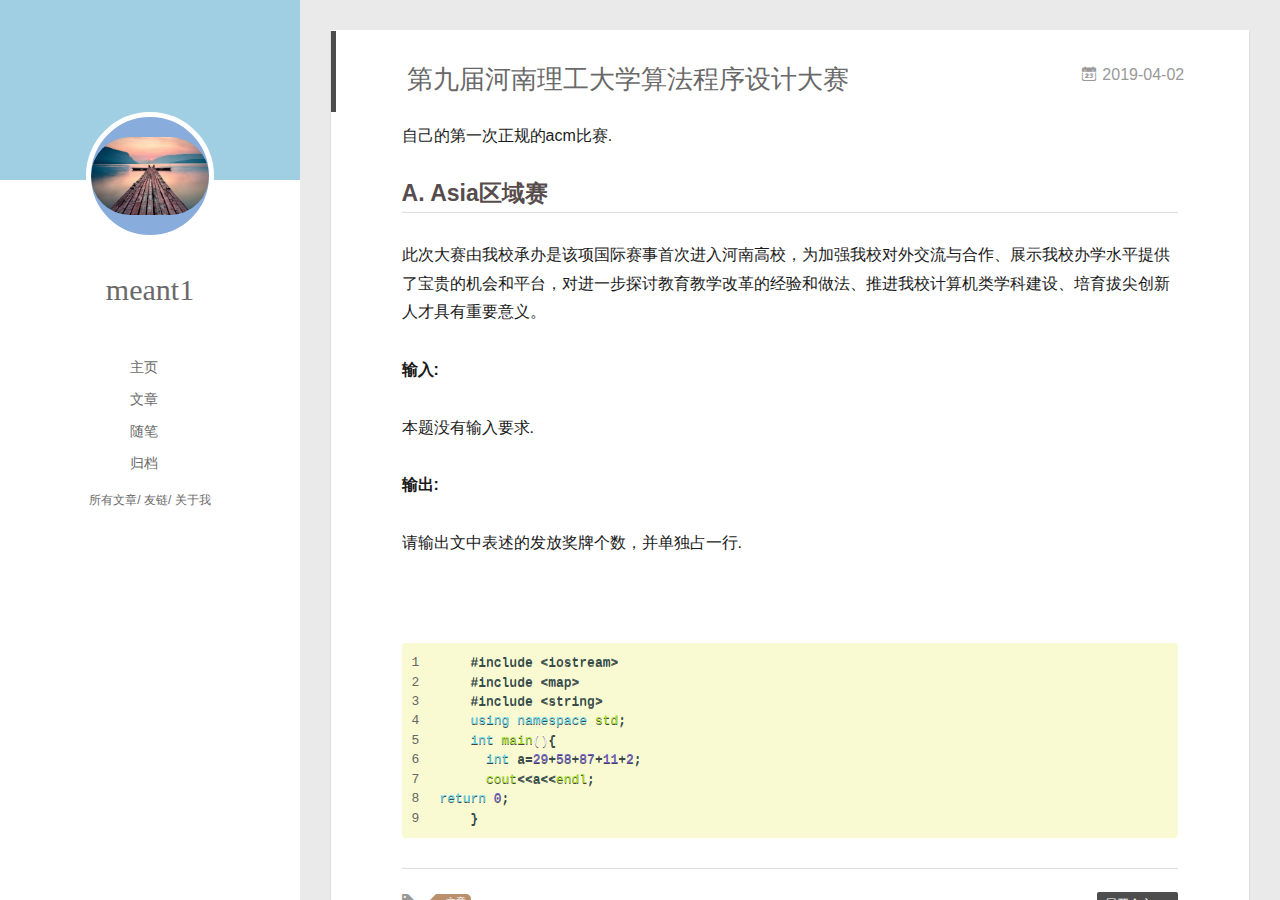
==== index.html @ b39638d0 "Site updated: 2019-04-03 16:08:26" ====
<!DOCTYPE html>
<html>
<head><meta name="generator" content="Hexo 3.8.0">
  <meta charset="utf-8">
  
  <meta name="renderer" content="webkit">
  <meta http-equiv="X-UA-Compatible" content="IE=edge">
  <link rel="dns-prefetch" href="http://yoursite.com">
  <title>meant to be</title>
  <meta name="viewport" content="width=device-width, initial-scale=1, maximum-scale=1">
  <meta property="og:type" content="website">
<meta property="og:title" content="meant to be">
<meta property="og:url" content="http://yoursite.com/index.html">
<meta property="og:site_name" content="meant to be">
<meta property="og:locale" content="default">
<meta name="twitter:card" content="summary">
<meta name="twitter:title" content="meant to be">
  
    <link rel="alternative" href="/atom.xml" title="meant to be" type="application/atom+xml">
  
  
    <link rel="icon" href="/img/yyy.jpg">
  
  <link rel="stylesheet" type="text/css" href="/./main.0cf68a.css">
  <style type="text/css">
  
    #container.show {
      background: linear-gradient(200deg,#a0cfe4,#e8c37e);
    }
  </style>
  

  

</head>
</html>
<body>
  <div id="container" q-class="show:isCtnShow">
    <canvas id="anm-canvas" class="anm-canvas"></canvas>
    <div class="left-col" q-class="show:isShow">
      
<div class="overlay" style="background: #a0cfe4"></div>
<div class="intrude-less">
	<header id="header" class="inner">
		<a href="/" class="profilepic">
			<img src="/assets/img/head.jpg" class="js-avatar">
		</a>
		<hgroup>
		  <h1 class="header-author"><a href="/">meant1</a></h1>
		</hgroup>
		

		<nav class="header-menu">
			<ul>
			
				<li><a href="/">主页</a></li>
	        
				<li><a href="/tags/文章">文章</a></li>
	        
				<li><a href="/tags/随笔">随笔</a></li>
	        
				<li><a href="/archives/index.html">归档</a></li>
	        
			</ul>
		</nav>
		<nav class="header-smart-menu">
    		
    			
    			<a q-on="click: openSlider(e, 'innerArchive')" href="javascript:void(0)">所有文章</a>
    			
            
    			
    			<a q-on="click: openSlider(e, 'friends')" href="javascript:void(0)">友链</a>
    			
            
    			
    			<a q-on="click: openSlider(e, 'aboutme')" href="javascript:void(0)">关于我</a>
    			
            
		</nav>
		<nav class="header-nav">
			<div class="social">
				
			</div>
		</nav>
	</header>		
</div>

    </div>
    <div class="mid-col" q-class="show:isShow,hide:isShow|isFalse">
      
<nav id="mobile-nav">
  	<div class="overlay js-overlay" style="background: #a0cfe4"></div>
	<div class="btnctn js-mobile-btnctn">
  		<div class="slider-trigger list" q-on="click: openSlider(e)"><i class="icon icon-sort"></i></div>
	</div>
	<div class="intrude-less">
		<header id="header" class="inner">
			<div class="profilepic">
				<img src="/assets/img/head.jpg" class="js-avatar">
			</div>
			<hgroup>
			  <h1 class="header-author js-header-author">meant1</h1>
			</hgroup>
			
			
			
				
			
				
			
				
			
				
			
			
			
			<nav class="header-nav">
				<div class="social">
					
				</div>
			</nav>

			<nav class="header-menu js-header-menu">
				<ul style="width: 70%">
				
				
					<li style="width: 25%"><a href="/">主页</a></li>
		        
					<li style="width: 25%"><a href="/tags/文章">文章</a></li>
		        
					<li style="width: 25%"><a href="/tags/随笔">随笔</a></li>
		        
					<li style="width: 25%"><a href="/archives/index.html">归档</a></li>
		        
				</ul>
			</nav>
		</header>				
	</div>
	<div class="mobile-mask" style="display:none" q-show="isShow"></div>
</nav>

      <div id="wrapper" class="body-wrap">
        <div class="menu-l">
          <div class="canvas-wrap">
            <canvas data-colors="#eaeaea" data-sectionHeight="100" data-contentId="js-content" id="myCanvas1" class="anm-canvas"></canvas>
          </div>
          <div id="js-content" class="content-ll">
            
  
    <article id="post-第九届河南理工大学算法程序设计大赛" class="article article-type-post  article-index" itemscope itemprop="blogPost">
  <div class="article-inner">
    
      <header class="article-header">
        
  
    <h1 itemprop="name">
      <a class="article-title" href="/2019/04/02/第九届河南理工大学算法程序设计大赛/">第九届河南理工大学算法程序设计大赛</a>
    </h1>
  

        
        
<a href="/2019/04/02/第九届河南理工大学算法程序设计大赛/" class="archive-article-date">
  	<time datetime="2019-04-02T07:55:33.000Z" itemprop="datePublished"><i class="icon-calendar icon"></i>2019-04-02</time>
</a>

        
      </header>
    
    <div class="article-entry" itemprop="articleBody">
      
        <p>自己的第一次正规的acm比赛.</p>
<h2 id="A-Asia区域赛"><a href="#A-Asia区域赛" class="headerlink" title="A. Asia区域赛"></a>A. Asia区域赛<br></h2><p>此次大赛由我校承办是该项国际赛事首次进入河南高校，为加强我校对外交流与合作、展示我校办学水平提供了宝贵的机会和平台，对进一步探讨教育教学改革的经验和做法、推进我校计算机类学科建设、培育拔尖创新人才具有重要意义。<br><br><strong>输入:</strong><br><br>本题没有输入要求.<br><br><strong>输出:</strong><br><br>请输出文中表述的发放奖牌个数，并单独占一行.<br><br><br><figure class="highlight c++"><table><tr><td class="gutter"><pre><span class="line">1</span><br><span class="line">2</span><br><span class="line">3</span><br><span class="line">4</span><br><span class="line">5</span><br><span class="line">6</span><br><span class="line">7</span><br><span class="line">8</span><br><span class="line">9</span><br></pre></td><td class="code"><pre><span class="line">    <span class="meta">#<span class="meta-keyword">include</span> <span class="meta-string">&lt;iostream&gt;</span></span></span><br><span class="line">    <span class="meta">#<span class="meta-keyword">include</span> <span class="meta-string">&lt;map&gt;</span></span></span><br><span class="line">    <span class="meta">#<span class="meta-keyword">include</span> <span class="meta-string">&lt;string&gt;</span></span></span><br><span class="line">    <span class="keyword">using</span> <span class="keyword">namespace</span> <span class="built_in">std</span>;</span><br><span class="line">    <span class="function"><span class="keyword">int</span> <span class="title">main</span><span class="params">()</span></span>&#123;</span><br><span class="line">      <span class="keyword">int</span> a=<span class="number">29</span>+<span class="number">58</span>+<span class="number">87</span>+<span class="number">11</span>+<span class="number">2</span>;</span><br><span class="line">      <span class="built_in">cout</span>&lt;&lt;a&lt;&lt;<span class="built_in">endl</span>;</span><br><span class="line"><span class="keyword">return</span> <span class="number">0</span>;</span><br><span class="line">    &#125;</span><br></pre></td></tr></table></figure></p>
        
      


      
    </div>
    <div class="article-info article-info-index">
      
      
	<div class="article-tag tagcloud">
		<i class="icon-price-tags icon"></i>
		<ul class="article-tag-list">
			 
        		<li class="article-tag-list-item">
        			<a href="javascript:void(0)" class="js-tag article-tag-list-link color3">文章</a>
        		</li>
      		
		</ul>
	</div>

      

      
        <p class="article-more-link">
          <a class="article-more-a" href="/2019/04/02/第九届河南理工大学算法程序设计大赛/">展开全文 >></a>
        </p>
      

      
      <div class="clearfix"></div>
    </div>
  </div>
</article>

<aside class="wrap-side-operation">
    <div class="mod-side-operation">
        
        <div class="jump-container" id="js-jump-container" style="display:none;">
            <a href="javascript:void(0)" class="mod-side-operation__jump-to-top">
                <i class="icon-font icon-back"></i>
            </a>
            <div id="js-jump-plan-container" class="jump-plan-container" style="top: -11px;">
                <i class="icon-font icon-plane jump-plane"></i>
            </div>
        </div>
        
        
    </div>
</aside>




  
    <article id="post-first-blog" class="article article-type-post  article-index" itemscope itemprop="blogPost">
  <div class="article-inner">
    
      <header class="article-header">
        
  
    <h1 itemprop="name">
      <a class="article-title" href="/2019/04/02/first-blog/">first blog</a>
    </h1>
  

        
        
<a href="/2019/04/02/first-blog/" class="archive-article-date">
  	<time datetime="2019-04-02T07:48:13.000Z" itemprop="datePublished"><i class="icon-calendar icon"></i>2019-04-02</time>
</a>

        
      </header>
    
    <div class="article-entry" itemprop="articleBody">
      
        <p>终于弄好了自己的个人博客<br></p>

      


      
    </div>
    <div class="article-info article-info-index">
      
      
	<div class="article-tag tagcloud">
		<i class="icon-price-tags icon"></i>
		<ul class="article-tag-list">
			 
        		<li class="article-tag-list-item">
        			<a href="javascript:void(0)" class="js-tag article-tag-list-link color3">随笔</a>
        		</li>
      		
		</ul>
	</div>

      

      
        <p class="article-more-link">
          <a class="article-more-a" href="/2019/04/02/first-blog/">展开全文 >></a>
        </p>
      

      
      <div class="clearfix"></div>
    </div>
  </div>
</article>

<aside class="wrap-side-operation">
    <div class="mod-side-operation">
        
        <div class="jump-container" id="js-jump-container" style="display:none;">
            <a href="javascript:void(0)" class="mod-side-operation__jump-to-top">
                <i class="icon-font icon-back"></i>
            </a>
            <div id="js-jump-plan-container" class="jump-plan-container" style="top: -11px;">
                <i class="icon-font icon-plane jump-plane"></i>
            </div>
        </div>
        
        
    </div>
</aside>




  
    <article id="post-你好，hexo" class="article article-type-post  article-index" itemscope itemprop="blogPost">
  <div class="article-inner">
    
      <header class="article-header">
        
  
    <h1 itemprop="name">
      <a class="article-title" href="/2019/04/01/你好，hexo/">你好，hexo</a>
    </h1>
  

        
        
<a href="/2019/04/01/你好，hexo/" class="archive-article-date">
  	<time datetime="2019-04-01T14:25:17.000Z" itemprop="datePublished"><i class="icon-calendar icon"></i>2019-04-01</time>
</a>

        
      </header>
    
    <div class="article-entry" itemprop="articleBody">
      
        <a id="more"></a>
<p><br><br>ma文件的基础使用方法<br><strong>粗体效果</strong></p>
<p>*斜体效果</p>
<blockquote>
<p>引用？*</p>
</blockquote>
<p>cd /D/Workspaces/hexo/</p>
<pre><code>#include &lt;iostream&gt;
</code></pre><h1 id="标题一"><a href="#标题一" class="headerlink" title="标题一"></a>标题一</h1><h2 id="标题二"><a href="#标题二" class="headerlink" title="标题二"></a>标题二</h2><h3 id="标题三"><a href="#标题三" class="headerlink" title="标题三"></a>标题三</h3><h4 id="标题四"><a href="#标题四" class="headerlink" title="标题四"></a>标题四</h4><p><a href="http://meanttobe.github.io" title="我的博客" target="_blank" rel="noopener">http://meanttobe.github.io</a></p>
<hr>
<p>水平标尺<br><br>时间戳2019/4/3 12:51:06 </p>
<pre><code class="c"><span class="meta">#<span class="meta-keyword">include</span> <span class="meta-string">&lt;iostream&gt;</span></span>
<span class="meta">#<span class="meta-keyword">include</span> <span class="meta-string">&lt;algorithm&gt;</span></span>
</code></pre>

      


      
    </div>
    <div class="article-info article-info-index">
      
      
	<div class="article-tag tagcloud">
		<i class="icon-price-tags icon"></i>
		<ul class="article-tag-list">
			 
        		<li class="article-tag-list-item">
        			<a href="javascript:void(0)" class="js-tag article-tag-list-link color3">随笔</a>
        		</li>
      		
		</ul>
	</div>

      

      
        <p class="article-more-link">
          <a class="article-more-a" href="/2019/04/01/你好，hexo/">展开全文 >></a>
        </p>
      

      
      <div class="clearfix"></div>
    </div>
  </div>
</article>

<aside class="wrap-side-operation">
    <div class="mod-side-operation">
        
        <div class="jump-container" id="js-jump-container" style="display:none;">
            <a href="javascript:void(0)" class="mod-side-operation__jump-to-top">
                <i class="icon-font icon-back"></i>
            </a>
            <div id="js-jump-plan-container" class="jump-plan-container" style="top: -11px;">
                <i class="icon-font icon-plane jump-plane"></i>
            </div>
        </div>
        
        
    </div>
</aside>




  
  


          </div>
        </div>
      </div>
      <footer id="footer">
  

<!-- 不蒜子统计 -->

<span id="busuanzi_container_site_pv">

本站总访问量<span id="busuanzi_value_site_pv"></span>次

</span>

<span class="post-meta-divider">|</span>

<span id="busuanzi_container_site_uv" style="display:none">

本站访客数<span id="busuanzi_value_site_uv"></span>人

</span>

<script async src="//busuanzi.ibruce.info/busuanzi/2.3/busuanzi.pure.mini.js"></script>



  <div class="outer">
  <script type="text/javascript">
    var cnzz_protocol = (("https:" == document.location.protocol) ? "https://" : "http://");document.write(unescape("%3Cspan id='cnzz_stat_icon_1276874624'%3E%3C/span%3E%3Cscript src='" + cnzz_protocol + "s5.cnzz.com/z_stat.php%3Fid%3D1276874624%26online%3D1%26show%3Dline' type='text/javascript'%3E%3C/script%3E"));
  </script>
  </div>
</footer>

    </div>
    <script>
	var yiliaConfig = {
		mathjax: false,
		isHome: true,
		isPost: false,
		isArchive: false,
		isTag: false,
		isCategory: false,
		open_in_new: false,
		toc_hide_index: true,
		root: "/",
		innerArchive: true,
		showTags: false
	}
</script>

<script>!function(t){function n(e){if(r[e])return r[e].exports;var i=r[e]={exports:{},id:e,loaded:!1};return t[e].call(i.exports,i,i.exports,n),i.loaded=!0,i.exports}var r={};n.m=t,n.c=r,n.p="./",n(0)}([function(t,n,r){r(195),t.exports=r(191)},function(t,n,r){var e=r(3),i=r(52),o=r(27),u=r(28),c=r(53),f="prototype",a=function(t,n,r){var s,l,h,v,p=t&a.F,d=t&a.G,y=t&a.S,g=t&a.P,b=t&a.B,m=d?e:y?e[n]||(e[n]={}):(e[n]||{})[f],x=d?i:i[n]||(i[n]={}),w=x[f]||(x[f]={});d&&(r=n);for(s in r)l=!p&&m&&void 0!==m[s],h=(l?m:r)[s],v=b&&l?c(h,e):g&&"function"==typeof h?c(Function.call,h):h,m&&u(m,s,h,t&a.U),x[s]!=h&&o(x,s,v),g&&w[s]!=h&&(w[s]=h)};e.core=i,a.F=1,a.G=2,a.S=4,a.P=8,a.B=16,a.W=32,a.U=64,a.R=128,t.exports=a},function(t,n,r){var e=r(6);t.exports=function(t){if(!e(t))throw TypeError(t+" is not an object!");return t}},function(t,n){var r=t.exports="undefined"!=typeof window&&window.Math==Math?window:"undefined"!=typeof self&&self.Math==Math?self:Function("return this")();"number"==typeof __g&&(__g=r)},function(t,n){t.exports=function(t){try{return!!t()}catch(t){return!0}}},function(t,n){var r=t.exports="undefined"!=typeof window&&window.Math==Math?window:"undefined"!=typeof self&&self.Math==Math?self:Function("return this")();"number"==typeof __g&&(__g=r)},function(t,n){t.exports=function(t){return"object"==typeof t?null!==t:"function"==typeof t}},function(t,n,r){var e=r(126)("wks"),i=r(76),o=r(3).Symbol,u="function"==typeof o;(t.exports=function(t){return e[t]||(e[t]=u&&o[t]||(u?o:i)("Symbol."+t))}).store=e},function(t,n){var r={}.hasOwnProperty;t.exports=function(t,n){return r.call(t,n)}},function(t,n,r){var e=r(94),i=r(33);t.exports=function(t){return e(i(t))}},function(t,n,r){t.exports=!r(4)(function(){return 7!=Object.defineProperty({},"a",{get:function(){return 7}}).a})},function(t,n,r){var e=r(2),i=r(167),o=r(50),u=Object.defineProperty;n.f=r(10)?Object.defineProperty:function(t,n,r){if(e(t),n=o(n,!0),e(r),i)try{return u(t,n,r)}catch(t){}if("get"in r||"set"in r)throw TypeError("Accessors not supported!");return"value"in r&&(t[n]=r.value),t}},function(t,n,r){t.exports=!r(18)(function(){return 7!=Object.defineProperty({},"a",{get:function(){return 7}}).a})},function(t,n,r){var e=r(14),i=r(22);t.exports=r(12)?function(t,n,r){return e.f(t,n,i(1,r))}:function(t,n,r){return t[n]=r,t}},function(t,n,r){var e=r(20),i=r(58),o=r(42),u=Object.defineProperty;n.f=r(12)?Object.defineProperty:function(t,n,r){if(e(t),n=o(n,!0),e(r),i)try{return u(t,n,r)}catch(t){}if("get"in r||"set"in r)throw TypeError("Accessors not supported!");return"value"in r&&(t[n]=r.value),t}},function(t,n,r){var e=r(40)("wks"),i=r(23),o=r(5).Symbol,u="function"==typeof o;(t.exports=function(t){return e[t]||(e[t]=u&&o[t]||(u?o:i)("Symbol."+t))}).store=e},function(t,n,r){var e=r(67),i=Math.min;t.exports=function(t){return t>0?i(e(t),9007199254740991):0}},function(t,n,r){var e=r(46);t.exports=function(t){return Object(e(t))}},function(t,n){t.exports=function(t){try{return!!t()}catch(t){return!0}}},function(t,n,r){var e=r(63),i=r(34);t.exports=Object.keys||function(t){return e(t,i)}},function(t,n,r){var e=r(21);t.exports=function(t){if(!e(t))throw TypeError(t+" is not an object!");return t}},function(t,n){t.exports=function(t){return"object"==typeof t?null!==t:"function"==typeof t}},function(t,n){t.exports=function(t,n){return{enumerable:!(1&t),configurable:!(2&t),writable:!(4&t),value:n}}},function(t,n){var r=0,e=Math.random();t.exports=function(t){return"Symbol(".concat(void 0===t?"":t,")_",(++r+e).toString(36))}},function(t,n){var r={}.hasOwnProperty;t.exports=function(t,n){return r.call(t,n)}},function(t,n){var r=t.exports={version:"2.4.0"};"number"==typeof __e&&(__e=r)},function(t,n){t.exports=function(t){if("function"!=typeof t)throw TypeError(t+" is not a function!");return t}},function(t,n,r){var e=r(11),i=r(66);t.exports=r(10)?function(t,n,r){return e.f(t,n,i(1,r))}:function(t,n,r){return t[n]=r,t}},function(t,n,r){var e=r(3),i=r(27),o=r(24),u=r(76)("src"),c="toString",f=Function[c],a=(""+f).split(c);r(52).inspectSource=function(t){return f.call(t)},(t.exports=function(t,n,r,c){var f="function"==typeof r;f&&(o(r,"name")||i(r,"name",n)),t[n]!==r&&(f&&(o(r,u)||i(r,u,t[n]?""+t[n]:a.join(String(n)))),t===e?t[n]=r:c?t[n]?t[n]=r:i(t,n,r):(delete t[n],i(t,n,r)))})(Function.prototype,c,function(){return"function"==typeof this&&this[u]||f.call(this)})},function(t,n,r){var e=r(1),i=r(4),o=r(46),u=function(t,n,r,e){var i=String(o(t)),u="<"+n;return""!==r&&(u+=" "+r+'="'+String(e).replace(/"/g,"&quot;")+'"'),u+">"+i+"</"+n+">"};t.exports=function(t,n){var r={};r[t]=n(u),e(e.P+e.F*i(function(){var n=""[t]('"');return n!==n.toLowerCase()||n.split('"').length>3}),"String",r)}},function(t,n,r){var e=r(115),i=r(46);t.exports=function(t){return e(i(t))}},function(t,n,r){var e=r(116),i=r(66),o=r(30),u=r(50),c=r(24),f=r(167),a=Object.getOwnPropertyDescriptor;n.f=r(10)?a:function(t,n){if(t=o(t),n=u(n,!0),f)try{return a(t,n)}catch(t){}if(c(t,n))return i(!e.f.call(t,n),t[n])}},function(t,n,r){var e=r(24),i=r(17),o=r(145)("IE_PROTO"),u=Object.prototype;t.exports=Object.getPrototypeOf||function(t){return t=i(t),e(t,o)?t[o]:"function"==typeof t.constructor&&t instanceof t.constructor?t.constructor.prototype:t instanceof Object?u:null}},function(t,n){t.exports=function(t){if(void 0==t)throw TypeError("Can't call method on  "+t);return t}},function(t,n){t.exports="constructor,hasOwnProperty,isPrototypeOf,propertyIsEnumerable,toLocaleString,toString,valueOf".split(",")},function(t,n){t.exports={}},function(t,n){t.exports=!0},function(t,n){n.f={}.propertyIsEnumerable},function(t,n,r){var e=r(14).f,i=r(8),o=r(15)("toStringTag");t.exports=function(t,n,r){t&&!i(t=r?t:t.prototype,o)&&e(t,o,{configurable:!0,value:n})}},function(t,n,r){var e=r(40)("keys"),i=r(23);t.exports=function(t){return e[t]||(e[t]=i(t))}},function(t,n,r){var e=r(5),i="__core-js_shared__",o=e[i]||(e[i]={});t.exports=function(t){return o[t]||(o[t]={})}},function(t,n){var r=Math.ceil,e=Math.floor;t.exports=function(t){return isNaN(t=+t)?0:(t>0?e:r)(t)}},function(t,n,r){var e=r(21);t.exports=function(t,n){if(!e(t))return t;var r,i;if(n&&"function"==typeof(r=t.toString)&&!e(i=r.call(t)))return i;if("function"==typeof(r=t.valueOf)&&!e(i=r.call(t)))return i;if(!n&&"function"==typeof(r=t.toString)&&!e(i=r.call(t)))return i;throw TypeError("Can't convert object to primitive value")}},function(t,n,r){var e=r(5),i=r(25),o=r(36),u=r(44),c=r(14).f;t.exports=function(t){var n=i.Symbol||(i.Symbol=o?{}:e.Symbol||{});"_"==t.charAt(0)||t in n||c(n,t,{value:u.f(t)})}},function(t,n,r){n.f=r(15)},function(t,n){var r={}.toString;t.exports=function(t){return r.call(t).slice(8,-1)}},function(t,n){t.exports=function(t){if(void 0==t)throw TypeError("Can't call method on  "+t);return t}},function(t,n,r){var e=r(4);t.exports=function(t,n){return!!t&&e(function(){n?t.call(null,function(){},1):t.call(null)})}},function(t,n,r){var e=r(53),i=r(115),o=r(17),u=r(16),c=r(203);t.exports=function(t,n){var r=1==t,f=2==t,a=3==t,s=4==t,l=6==t,h=5==t||l,v=n||c;return function(n,c,p){for(var d,y,g=o(n),b=i(g),m=e(c,p,3),x=u(b.length),w=0,S=r?v(n,x):f?v(n,0):void 0;x>w;w++)if((h||w in b)&&(d=b[w],y=m(d,w,g),t))if(r)S[w]=y;else if(y)switch(t){case 3:return!0;case 5:return d;case 6:return w;case 2:S.push(d)}else if(s)return!1;return l?-1:a||s?s:S}}},function(t,n,r){var e=r(1),i=r(52),o=r(4);t.exports=function(t,n){var r=(i.Object||{})[t]||Object[t],u={};u[t]=n(r),e(e.S+e.F*o(function(){r(1)}),"Object",u)}},function(t,n,r){var e=r(6);t.exports=function(t,n){if(!e(t))return t;var r,i;if(n&&"function"==typeof(r=t.toString)&&!e(i=r.call(t)))return i;if("function"==typeof(r=t.valueOf)&&!e(i=r.call(t)))return i;if(!n&&"function"==typeof(r=t.toString)&&!e(i=r.call(t)))return i;throw TypeError("Can't convert object to primitive value")}},function(t,n,r){var e=r(5),i=r(25),o=r(91),u=r(13),c="prototype",f=function(t,n,r){var a,s,l,h=t&f.F,v=t&f.G,p=t&f.S,d=t&f.P,y=t&f.B,g=t&f.W,b=v?i:i[n]||(i[n]={}),m=b[c],x=v?e:p?e[n]:(e[n]||{})[c];v&&(r=n);for(a in r)(s=!h&&x&&void 0!==x[a])&&a in b||(l=s?x[a]:r[a],b[a]=v&&"function"!=typeof x[a]?r[a]:y&&s?o(l,e):g&&x[a]==l?function(t){var n=function(n,r,e){if(this instanceof t){switch(arguments.length){case 0:return new t;case 1:return new t(n);case 2:return new t(n,r)}return new t(n,r,e)}return t.apply(this,arguments)};return n[c]=t[c],n}(l):d&&"function"==typeof l?o(Function.call,l):l,d&&((b.virtual||(b.virtual={}))[a]=l,t&f.R&&m&&!m[a]&&u(m,a,l)))};f.F=1,f.G=2,f.S=4,f.P=8,f.B=16,f.W=32,f.U=64,f.R=128,t.exports=f},function(t,n){var r=t.exports={version:"2.4.0"};"number"==typeof __e&&(__e=r)},function(t,n,r){var e=r(26);t.exports=function(t,n,r){if(e(t),void 0===n)return t;switch(r){case 1:return function(r){return t.call(n,r)};case 2:return function(r,e){return t.call(n,r,e)};case 3:return function(r,e,i){return t.call(n,r,e,i)}}return function(){return t.apply(n,arguments)}}},function(t,n,r){var e=r(183),i=r(1),o=r(126)("metadata"),u=o.store||(o.store=new(r(186))),c=function(t,n,r){var i=u.get(t);if(!i){if(!r)return;u.set(t,i=new e)}var o=i.get(n);if(!o){if(!r)return;i.set(n,o=new e)}return o},f=function(t,n,r){var e=c(n,r,!1);return void 0!==e&&e.has(t)},a=function(t,n,r){var e=c(n,r,!1);return void 0===e?void 0:e.get(t)},s=function(t,n,r,e){c(r,e,!0).set(t,n)},l=function(t,n){var r=c(t,n,!1),e=[];return r&&r.forEach(function(t,n){e.push(n)}),e},h=function(t){return void 0===t||"symbol"==typeof t?t:String(t)},v=function(t){i(i.S,"Reflect",t)};t.exports={store:u,map:c,has:f,get:a,set:s,keys:l,key:h,exp:v}},function(t,n,r){"use strict";if(r(10)){var e=r(69),i=r(3),o=r(4),u=r(1),c=r(127),f=r(152),a=r(53),s=r(68),l=r(66),h=r(27),v=r(73),p=r(67),d=r(16),y=r(75),g=r(50),b=r(24),m=r(180),x=r(114),w=r(6),S=r(17),_=r(137),O=r(70),E=r(32),P=r(71).f,j=r(154),F=r(76),M=r(7),A=r(48),N=r(117),T=r(146),I=r(155),k=r(80),L=r(123),R=r(74),C=r(130),D=r(160),U=r(11),W=r(31),G=U.f,B=W.f,V=i.RangeError,z=i.TypeError,q=i.Uint8Array,K="ArrayBuffer",J="Shared"+K,Y="BYTES_PER_ELEMENT",H="prototype",$=Array[H],X=f.ArrayBuffer,Q=f.DataView,Z=A(0),tt=A(2),nt=A(3),rt=A(4),et=A(5),it=A(6),ot=N(!0),ut=N(!1),ct=I.values,ft=I.keys,at=I.entries,st=$.lastIndexOf,lt=$.reduce,ht=$.reduceRight,vt=$.join,pt=$.sort,dt=$.slice,yt=$.toString,gt=$.toLocaleString,bt=M("iterator"),mt=M("toStringTag"),xt=F("typed_constructor"),wt=F("def_constructor"),St=c.CONSTR,_t=c.TYPED,Ot=c.VIEW,Et="Wrong length!",Pt=A(1,function(t,n){return Tt(T(t,t[wt]),n)}),jt=o(function(){return 1===new q(new Uint16Array([1]).buffer)[0]}),Ft=!!q&&!!q[H].set&&o(function(){new q(1).set({})}),Mt=function(t,n){if(void 0===t)throw z(Et);var r=+t,e=d(t);if(n&&!m(r,e))throw V(Et);return e},At=function(t,n){var r=p(t);if(r<0||r%n)throw V("Wrong offset!");return r},Nt=function(t){if(w(t)&&_t in t)return t;throw z(t+" is not a typed array!")},Tt=function(t,n){if(!(w(t)&&xt in t))throw z("It is not a typed array constructor!");return new t(n)},It=function(t,n){return kt(T(t,t[wt]),n)},kt=function(t,n){for(var r=0,e=n.length,i=Tt(t,e);e>r;)i[r]=n[r++];return i},Lt=function(t,n,r){G(t,n,{get:function(){return this._d[r]}})},Rt=function(t){var n,r,e,i,o,u,c=S(t),f=arguments.length,s=f>1?arguments[1]:void 0,l=void 0!==s,h=j(c);if(void 0!=h&&!_(h)){for(u=h.call(c),e=[],n=0;!(o=u.next()).done;n++)e.push(o.value);c=e}for(l&&f>2&&(s=a(s,arguments[2],2)),n=0,r=d(c.length),i=Tt(this,r);r>n;n++)i[n]=l?s(c[n],n):c[n];return i},Ct=function(){for(var t=0,n=arguments.length,r=Tt(this,n);n>t;)r[t]=arguments[t++];return r},Dt=!!q&&o(function(){gt.call(new q(1))}),Ut=function(){return gt.apply(Dt?dt.call(Nt(this)):Nt(this),arguments)},Wt={copyWithin:function(t,n){return D.call(Nt(this),t,n,arguments.length>2?arguments[2]:void 0)},every:function(t){return rt(Nt(this),t,arguments.length>1?arguments[1]:void 0)},fill:function(t){return C.apply(Nt(this),arguments)},filter:function(t){return It(this,tt(Nt(this),t,arguments.length>1?arguments[1]:void 0))},find:function(t){return et(Nt(this),t,arguments.length>1?arguments[1]:void 0)},findIndex:function(t){return it(Nt(this),t,arguments.length>1?arguments[1]:void 0)},forEach:function(t){Z(Nt(this),t,arguments.length>1?arguments[1]:void 0)},indexOf:function(t){return ut(Nt(this),t,arguments.length>1?arguments[1]:void 0)},includes:function(t){return ot(Nt(this),t,arguments.length>1?arguments[1]:void 0)},join:function(t){return vt.apply(Nt(this),arguments)},lastIndexOf:function(t){return st.apply(Nt(this),arguments)},map:function(t){return Pt(Nt(this),t,arguments.length>1?arguments[1]:void 0)},reduce:function(t){return lt.apply(Nt(this),arguments)},reduceRight:function(t){return ht.apply(Nt(this),arguments)},reverse:function(){for(var t,n=this,r=Nt(n).length,e=Math.floor(r/2),i=0;i<e;)t=n[i],n[i++]=n[--r],n[r]=t;return n},some:function(t){return nt(Nt(this),t,arguments.length>1?arguments[1]:void 0)},sort:function(t){return pt.call(Nt(this),t)},subarray:function(t,n){var r=Nt(this),e=r.length,i=y(t,e);return new(T(r,r[wt]))(r.buffer,r.byteOffset+i*r.BYTES_PER_ELEMENT,d((void 0===n?e:y(n,e))-i))}},Gt=function(t,n){return It(this,dt.call(Nt(this),t,n))},Bt=function(t){Nt(this);var n=At(arguments[1],1),r=this.length,e=S(t),i=d(e.length),o=0;if(i+n>r)throw V(Et);for(;o<i;)this[n+o]=e[o++]},Vt={entries:function(){return at.call(Nt(this))},keys:function(){return ft.call(Nt(this))},values:function(){return ct.call(Nt(this))}},zt=function(t,n){return w(t)&&t[_t]&&"symbol"!=typeof n&&n in t&&String(+n)==String(n)},qt=function(t,n){return zt(t,n=g(n,!0))?l(2,t[n]):B(t,n)},Kt=function(t,n,r){return!(zt(t,n=g(n,!0))&&w(r)&&b(r,"value"))||b(r,"get")||b(r,"set")||r.configurable||b(r,"writable")&&!r.writable||b(r,"enumerable")&&!r.enumerable?G(t,n,r):(t[n]=r.value,t)};St||(W.f=qt,U.f=Kt),u(u.S+u.F*!St,"Object",{getOwnPropertyDescriptor:qt,defineProperty:Kt}),o(function(){yt.call({})})&&(yt=gt=function(){return vt.call(this)});var Jt=v({},Wt);v(Jt,Vt),h(Jt,bt,Vt.values),v(Jt,{slice:Gt,set:Bt,constructor:function(){},toString:yt,toLocaleString:Ut}),Lt(Jt,"buffer","b"),Lt(Jt,"byteOffset","o"),Lt(Jt,"byteLength","l"),Lt(Jt,"length","e"),G(Jt,mt,{get:function(){return this[_t]}}),t.exports=function(t,n,r,f){f=!!f;var a=t+(f?"Clamped":"")+"Array",l="Uint8Array"!=a,v="get"+t,p="set"+t,y=i[a],g=y||{},b=y&&E(y),m=!y||!c.ABV,S={},_=y&&y[H],j=function(t,r){var e=t._d;return e.v[v](r*n+e.o,jt)},F=function(t,r,e){var i=t._d;f&&(e=(e=Math.round(e))<0?0:e>255?255:255&e),i.v[p](r*n+i.o,e,jt)},M=function(t,n){G(t,n,{get:function(){return j(this,n)},set:function(t){return F(this,n,t)},enumerable:!0})};m?(y=r(function(t,r,e,i){s(t,y,a,"_d");var o,u,c,f,l=0,v=0;if(w(r)){if(!(r instanceof X||(f=x(r))==K||f==J))return _t in r?kt(y,r):Rt.call(y,r);o=r,v=At(e,n);var p=r.byteLength;if(void 0===i){if(p%n)throw V(Et);if((u=p-v)<0)throw V(Et)}else if((u=d(i)*n)+v>p)throw V(Et);c=u/n}else c=Mt(r,!0),u=c*n,o=new X(u);for(h(t,"_d",{b:o,o:v,l:u,e:c,v:new Q(o)});l<c;)M(t,l++)}),_=y[H]=O(Jt),h(_,"constructor",y)):L(function(t){new y(null),new y(t)},!0)||(y=r(function(t,r,e,i){s(t,y,a);var o;return w(r)?r instanceof X||(o=x(r))==K||o==J?void 0!==i?new g(r,At(e,n),i):void 0!==e?new g(r,At(e,n)):new g(r):_t in r?kt(y,r):Rt.call(y,r):new g(Mt(r,l))}),Z(b!==Function.prototype?P(g).concat(P(b)):P(g),function(t){t in y||h(y,t,g[t])}),y[H]=_,e||(_.constructor=y));var A=_[bt],N=!!A&&("values"==A.name||void 0==A.name),T=Vt.values;h(y,xt,!0),h(_,_t,a),h(_,Ot,!0),h(_,wt,y),(f?new y(1)[mt]==a:mt in _)||G(_,mt,{get:function(){return a}}),S[a]=y,u(u.G+u.W+u.F*(y!=g),S),u(u.S,a,{BYTES_PER_ELEMENT:n,from:Rt,of:Ct}),Y in _||h(_,Y,n),u(u.P,a,Wt),R(a),u(u.P+u.F*Ft,a,{set:Bt}),u(u.P+u.F*!N,a,Vt),u(u.P+u.F*(_.toString!=yt),a,{toString:yt}),u(u.P+u.F*o(function(){new y(1).slice()}),a,{slice:Gt}),u(u.P+u.F*(o(function(){return[1,2].toLocaleString()!=new y([1,2]).toLocaleString()})||!o(function(){_.toLocaleString.call([1,2])})),a,{toLocaleString:Ut}),k[a]=N?A:T,e||N||h(_,bt,T)}}else t.exports=function(){}},function(t,n){var r={}.toString;t.exports=function(t){return r.call(t).slice(8,-1)}},function(t,n,r){var e=r(21),i=r(5).document,o=e(i)&&e(i.createElement);t.exports=function(t){return o?i.createElement(t):{}}},function(t,n,r){t.exports=!r(12)&&!r(18)(function(){return 7!=Object.defineProperty(r(57)("div"),"a",{get:function(){return 7}}).a})},function(t,n,r){"use strict";var e=r(36),i=r(51),o=r(64),u=r(13),c=r(8),f=r(35),a=r(96),s=r(38),l=r(103),h=r(15)("iterator"),v=!([].keys&&"next"in[].keys()),p="keys",d="values",y=function(){return this};t.exports=function(t,n,r,g,b,m,x){a(r,n,g);var w,S,_,O=function(t){if(!v&&t in F)return F[t];switch(t){case p:case d:return function(){return new r(this,t)}}return function(){return new r(this,t)}},E=n+" Iterator",P=b==d,j=!1,F=t.prototype,M=F[h]||F["@@iterator"]||b&&F[b],A=M||O(b),N=b?P?O("entries"):A:void 0,T="Array"==n?F.entries||M:M;if(T&&(_=l(T.call(new t)))!==Object.prototype&&(s(_,E,!0),e||c(_,h)||u(_,h,y)),P&&M&&M.name!==d&&(j=!0,A=function(){return M.call(this)}),e&&!x||!v&&!j&&F[h]||u(F,h,A),f[n]=A,f[E]=y,b)if(w={values:P?A:O(d),keys:m?A:O(p),entries:N},x)for(S in w)S in F||o(F,S,w[S]);else i(i.P+i.F*(v||j),n,w);return w}},function(t,n,r){var e=r(20),i=r(100),o=r(34),u=r(39)("IE_PROTO"),c=function(){},f="prototype",a=function(){var t,n=r(57)("iframe"),e=o.length;for(n.style.display="none",r(93).appendChild(n),n.src="javascript:",t=n.contentWindow.document,t.open(),t.write("<script>document.F=Object<\/script>"),t.close(),a=t.F;e--;)delete a[f][o[e]];return a()};t.exports=Object.create||function(t,n){var r;return null!==t?(c[f]=e(t),r=new c,c[f]=null,r[u]=t):r=a(),void 0===n?r:i(r,n)}},function(t,n,r){var e=r(63),i=r(34).concat("length","prototype");n.f=Object.getOwnPropertyNames||function(t){return e(t,i)}},function(t,n){n.f=Object.getOwnPropertySymbols},function(t,n,r){var e=r(8),i=r(9),o=r(90)(!1),u=r(39)("IE_PROTO");t.exports=function(t,n){var r,c=i(t),f=0,a=[];for(r in c)r!=u&&e(c,r)&&a.push(r);for(;n.length>f;)e(c,r=n[f++])&&(~o(a,r)||a.push(r));return a}},function(t,n,r){t.exports=r(13)},function(t,n,r){var e=r(76)("meta"),i=r(6),o=r(24),u=r(11).f,c=0,f=Object.isExtensible||function(){return!0},a=!r(4)(function(){return f(Object.preventExtensions({}))}),s=function(t){u(t,e,{value:{i:"O"+ ++c,w:{}}})},l=function(t,n){if(!i(t))return"symbol"==typeof t?t:("string"==typeof t?"S":"P")+t;if(!o(t,e)){if(!f(t))return"F";if(!n)return"E";s(t)}return t[e].i},h=function(t,n){if(!o(t,e)){if(!f(t))return!0;if(!n)return!1;s(t)}return t[e].w},v=function(t){return a&&p.NEED&&f(t)&&!o(t,e)&&s(t),t},p=t.exports={KEY:e,NEED:!1,fastKey:l,getWeak:h,onFreeze:v}},function(t,n){t.exports=function(t,n){return{enumerable:!(1&t),configurable:!(2&t),writable:!(4&t),value:n}}},function(t,n){var r=Math.ceil,e=Math.floor;t.exports=function(t){return isNaN(t=+t)?0:(t>0?e:r)(t)}},function(t,n){t.exports=function(t,n,r,e){if(!(t instanceof n)||void 0!==e&&e in t)throw TypeError(r+": incorrect invocation!");return t}},function(t,n){t.exports=!1},function(t,n,r){var e=r(2),i=r(173),o=r(133),u=r(145)("IE_PROTO"),c=function(){},f="prototype",a=function(){var t,n=r(132)("iframe"),e=o.length;for(n.style.display="none",r(135).appendChild(n),n.src="javascript:",t=n.contentWindow.document,t.open(),t.write("<script>document.F=Object<\/script>"),t.close(),a=t.F;e--;)delete a[f][o[e]];return a()};t.exports=Object.create||function(t,n){var r;return null!==t?(c[f]=e(t),r=new c,c[f]=null,r[u]=t):r=a(),void 0===n?r:i(r,n)}},function(t,n,r){var e=r(175),i=r(133).concat("length","prototype");n.f=Object.getOwnPropertyNames||function(t){return e(t,i)}},function(t,n,r){var e=r(175),i=r(133);t.exports=Object.keys||function(t){return e(t,i)}},function(t,n,r){var e=r(28);t.exports=function(t,n,r){for(var i in n)e(t,i,n[i],r);return t}},function(t,n,r){"use strict";var e=r(3),i=r(11),o=r(10),u=r(7)("species");t.exports=function(t){var n=e[t];o&&n&&!n[u]&&i.f(n,u,{configurable:!0,get:function(){return this}})}},function(t,n,r){var e=r(67),i=Math.max,o=Math.min;t.exports=function(t,n){return t=e(t),t<0?i(t+n,0):o(t,n)}},function(t,n){var r=0,e=Math.random();t.exports=function(t){return"Symbol(".concat(void 0===t?"":t,")_",(++r+e).toString(36))}},function(t,n,r){var e=r(33);t.exports=function(t){return Object(e(t))}},function(t,n,r){var e=r(7)("unscopables"),i=Array.prototype;void 0==i[e]&&r(27)(i,e,{}),t.exports=function(t){i[e][t]=!0}},function(t,n,r){var e=r(53),i=r(169),o=r(137),u=r(2),c=r(16),f=r(154),a={},s={},n=t.exports=function(t,n,r,l,h){var v,p,d,y,g=h?function(){return t}:f(t),b=e(r,l,n?2:1),m=0;if("function"!=typeof g)throw TypeError(t+" is not iterable!");if(o(g)){for(v=c(t.length);v>m;m++)if((y=n?b(u(p=t[m])[0],p[1]):b(t[m]))===a||y===s)return y}else for(d=g.call(t);!(p=d.next()).done;)if((y=i(d,b,p.value,n))===a||y===s)return y};n.BREAK=a,n.RETURN=s},function(t,n){t.exports={}},function(t,n,r){var e=r(11).f,i=r(24),o=r(7)("toStringTag");t.exports=function(t,n,r){t&&!i(t=r?t:t.prototype,o)&&e(t,o,{configurable:!0,value:n})}},function(t,n,r){var e=r(1),i=r(46),o=r(4),u=r(150),c="["+u+"]",f="​",a=RegExp("^"+c+c+"*"),s=RegExp(c+c+"*$"),l=function(t,n,r){var i={},c=o(function(){return!!u[t]()||f[t]()!=f}),a=i[t]=c?n(h):u[t];r&&(i[r]=a),e(e.P+e.F*c,"String",i)},h=l.trim=function(t,n){return t=String(i(t)),1&n&&(t=t.replace(a,"")),2&n&&(t=t.replace(s,"")),t};t.exports=l},function(t,n,r){t.exports={default:r(86),__esModule:!0}},function(t,n,r){t.exports={default:r(87),__esModule:!0}},function(t,n,r){"use strict";function e(t){return t&&t.__esModule?t:{default:t}}n.__esModule=!0;var i=r(84),o=e(i),u=r(83),c=e(u),f="function"==typeof c.default&&"symbol"==typeof o.default?function(t){return typeof t}:function(t){return t&&"function"==typeof c.default&&t.constructor===c.default&&t!==c.default.prototype?"symbol":typeof t};n.default="function"==typeof c.default&&"symbol"===f(o.default)?function(t){return void 0===t?"undefined":f(t)}:function(t){return t&&"function"==typeof c.default&&t.constructor===c.default&&t!==c.default.prototype?"symbol":void 0===t?"undefined":f(t)}},function(t,n,r){r(110),r(108),r(111),r(112),t.exports=r(25).Symbol},function(t,n,r){r(109),r(113),t.exports=r(44).f("iterator")},function(t,n){t.exports=function(t){if("function"!=typeof t)throw TypeError(t+" is not a function!");return t}},function(t,n){t.exports=function(){}},function(t,n,r){var e=r(9),i=r(106),o=r(105);t.exports=function(t){return function(n,r,u){var c,f=e(n),a=i(f.length),s=o(u,a);if(t&&r!=r){for(;a>s;)if((c=f[s++])!=c)return!0}else for(;a>s;s++)if((t||s in f)&&f[s]===r)return t||s||0;return!t&&-1}}},function(t,n,r){var e=r(88);t.exports=function(t,n,r){if(e(t),void 0===n)return t;switch(r){case 1:return function(r){return t.call(n,r)};case 2:return function(r,e){return t.call(n,r,e)};case 3:return function(r,e,i){return t.call(n,r,e,i)}}return function(){return t.apply(n,arguments)}}},function(t,n,r){var e=r(19),i=r(62),o=r(37);t.exports=function(t){var n=e(t),r=i.f;if(r)for(var u,c=r(t),f=o.f,a=0;c.length>a;)f.call(t,u=c[a++])&&n.push(u);return n}},function(t,n,r){t.exports=r(5).document&&document.documentElement},function(t,n,r){var e=r(56);t.exports=Object("z").propertyIsEnumerable(0)?Object:function(t){return"String"==e(t)?t.split(""):Object(t)}},function(t,n,r){var e=r(56);t.exports=Array.isArray||function(t){return"Array"==e(t)}},function(t,n,r){"use strict";var e=r(60),i=r(22),o=r(38),u={};r(13)(u,r(15)("iterator"),function(){return this}),t.exports=function(t,n,r){t.prototype=e(u,{next:i(1,r)}),o(t,n+" Iterator")}},function(t,n){t.exports=function(t,n){return{value:n,done:!!t}}},function(t,n,r){var e=r(19),i=r(9);t.exports=function(t,n){for(var r,o=i(t),u=e(o),c=u.length,f=0;c>f;)if(o[r=u[f++]]===n)return r}},function(t,n,r){var e=r(23)("meta"),i=r(21),o=r(8),u=r(14).f,c=0,f=Object.isExtensible||function(){return!0},a=!r(18)(function(){return f(Object.preventExtensions({}))}),s=function(t){u(t,e,{value:{i:"O"+ ++c,w:{}}})},l=function(t,n){if(!i(t))return"symbol"==typeof t?t:("string"==typeof t?"S":"P")+t;if(!o(t,e)){if(!f(t))return"F";if(!n)return"E";s(t)}return t[e].i},h=function(t,n){if(!o(t,e)){if(!f(t))return!0;if(!n)return!1;s(t)}return t[e].w},v=function(t){return a&&p.NEED&&f(t)&&!o(t,e)&&s(t),t},p=t.exports={KEY:e,NEED:!1,fastKey:l,getWeak:h,onFreeze:v}},function(t,n,r){var e=r(14),i=r(20),o=r(19);t.exports=r(12)?Object.defineProperties:function(t,n){i(t);for(var r,u=o(n),c=u.length,f=0;c>f;)e.f(t,r=u[f++],n[r]);return t}},function(t,n,r){var e=r(37),i=r(22),o=r(9),u=r(42),c=r(8),f=r(58),a=Object.getOwnPropertyDescriptor;n.f=r(12)?a:function(t,n){if(t=o(t),n=u(n,!0),f)try{return a(t,n)}catch(t){}if(c(t,n))return i(!e.f.call(t,n),t[n])}},function(t,n,r){var e=r(9),i=r(61).f,o={}.toString,u="object"==typeof window&&window&&Object.getOwnPropertyNames?Object.getOwnPropertyNames(window):[],c=function(t){try{return i(t)}catch(t){return u.slice()}};t.exports.f=function(t){return u&&"[object Window]"==o.call(t)?c(t):i(e(t))}},function(t,n,r){var e=r(8),i=r(77),o=r(39)("IE_PROTO"),u=Object.prototype;t.exports=Object.getPrototypeOf||function(t){return t=i(t),e(t,o)?t[o]:"function"==typeof t.constructor&&t instanceof t.constructor?t.constructor.prototype:t instanceof Object?u:null}},function(t,n,r){var e=r(41),i=r(33);t.exports=function(t){return function(n,r){var o,u,c=String(i(n)),f=e(r),a=c.length;return f<0||f>=a?t?"":void 0:(o=c.charCodeAt(f),o<55296||o>56319||f+1===a||(u=c.charCodeAt(f+1))<56320||u>57343?t?c.charAt(f):o:t?c.slice(f,f+2):u-56320+(o-55296<<10)+65536)}}},function(t,n,r){var e=r(41),i=Math.max,o=Math.min;t.exports=function(t,n){return t=e(t),t<0?i(t+n,0):o(t,n)}},function(t,n,r){var e=r(41),i=Math.min;t.exports=function(t){return t>0?i(e(t),9007199254740991):0}},function(t,n,r){"use strict";var e=r(89),i=r(97),o=r(35),u=r(9);t.exports=r(59)(Array,"Array",function(t,n){this._t=u(t),this._i=0,this._k=n},function(){var t=this._t,n=this._k,r=this._i++;return!t||r>=t.length?(this._t=void 0,i(1)):"keys"==n?i(0,r):"values"==n?i(0,t[r]):i(0,[r,t[r]])},"values"),o.Arguments=o.Array,e("keys"),e("values"),e("entries")},function(t,n){},function(t,n,r){"use strict";var e=r(104)(!0);r(59)(String,"String",function(t){this._t=String(t),this._i=0},function(){var t,n=this._t,r=this._i;return r>=n.length?{value:void 0,done:!0}:(t=e(n,r),this._i+=t.length,{value:t,done:!1})})},function(t,n,r){"use strict";var e=r(5),i=r(8),o=r(12),u=r(51),c=r(64),f=r(99).KEY,a=r(18),s=r(40),l=r(38),h=r(23),v=r(15),p=r(44),d=r(43),y=r(98),g=r(92),b=r(95),m=r(20),x=r(9),w=r(42),S=r(22),_=r(60),O=r(102),E=r(101),P=r(14),j=r(19),F=E.f,M=P.f,A=O.f,N=e.Symbol,T=e.JSON,I=T&&T.stringify,k="prototype",L=v("_hidden"),R=v("toPrimitive"),C={}.propertyIsEnumerable,D=s("symbol-registry"),U=s("symbols"),W=s("op-symbols"),G=Object[k],B="function"==typeof N,V=e.QObject,z=!V||!V[k]||!V[k].findChild,q=o&&a(function(){return 7!=_(M({},"a",{get:function(){return M(this,"a",{value:7}).a}})).a})?function(t,n,r){var e=F(G,n);e&&delete G[n],M(t,n,r),e&&t!==G&&M(G,n,e)}:M,K=function(t){var n=U[t]=_(N[k]);return n._k=t,n},J=B&&"symbol"==typeof N.iterator?function(t){return"symbol"==typeof t}:function(t){return t instanceof N},Y=function(t,n,r){return t===G&&Y(W,n,r),m(t),n=w(n,!0),m(r),i(U,n)?(r.enumerable?(i(t,L)&&t[L][n]&&(t[L][n]=!1),r=_(r,{enumerable:S(0,!1)})):(i(t,L)||M(t,L,S(1,{})),t[L][n]=!0),q(t,n,r)):M(t,n,r)},H=function(t,n){m(t);for(var r,e=g(n=x(n)),i=0,o=e.length;o>i;)Y(t,r=e[i++],n[r]);return t},$=function(t,n){return void 0===n?_(t):H(_(t),n)},X=function(t){var n=C.call(this,t=w(t,!0));return!(this===G&&i(U,t)&&!i(W,t))&&(!(n||!i(this,t)||!i(U,t)||i(this,L)&&this[L][t])||n)},Q=function(t,n){if(t=x(t),n=w(n,!0),t!==G||!i(U,n)||i(W,n)){var r=F(t,n);return!r||!i(U,n)||i(t,L)&&t[L][n]||(r.enumerable=!0),r}},Z=function(t){for(var n,r=A(x(t)),e=[],o=0;r.length>o;)i(U,n=r[o++])||n==L||n==f||e.push(n);return e},tt=function(t){for(var n,r=t===G,e=A(r?W:x(t)),o=[],u=0;e.length>u;)!i(U,n=e[u++])||r&&!i(G,n)||o.push(U[n]);return o};B||(N=function(){if(this instanceof N)throw TypeError("Symbol is not a constructor!");var t=h(arguments.length>0?arguments[0]:void 0),n=function(r){this===G&&n.call(W,r),i(this,L)&&i(this[L],t)&&(this[L][t]=!1),q(this,t,S(1,r))};return o&&z&&q(G,t,{configurable:!0,set:n}),K(t)},c(N[k],"toString",function(){return this._k}),E.f=Q,P.f=Y,r(61).f=O.f=Z,r(37).f=X,r(62).f=tt,o&&!r(36)&&c(G,"propertyIsEnumerable",X,!0),p.f=function(t){return K(v(t))}),u(u.G+u.W+u.F*!B,{Symbol:N});for(var nt="hasInstance,isConcatSpreadable,iterator,match,replace,search,species,split,toPrimitive,toStringTag,unscopables".split(","),rt=0;nt.length>rt;)v(nt[rt++]);for(var nt=j(v.store),rt=0;nt.length>rt;)d(nt[rt++]);u(u.S+u.F*!B,"Symbol",{for:function(t){return i(D,t+="")?D[t]:D[t]=N(t)},keyFor:function(t){if(J(t))return y(D,t);throw TypeError(t+" is not a symbol!")},useSetter:function(){z=!0},useSimple:function(){z=!1}}),u(u.S+u.F*!B,"Object",{create:$,defineProperty:Y,defineProperties:H,getOwnPropertyDescriptor:Q,getOwnPropertyNames:Z,getOwnPropertySymbols:tt}),T&&u(u.S+u.F*(!B||a(function(){var t=N();return"[null]"!=I([t])||"{}"!=I({a:t})||"{}"!=I(Object(t))})),"JSON",{stringify:function(t){if(void 0!==t&&!J(t)){for(var n,r,e=[t],i=1;arguments.length>i;)e.push(arguments[i++]);return n=e[1],"function"==typeof n&&(r=n),!r&&b(n)||(n=function(t,n){if(r&&(n=r.call(this,t,n)),!J(n))return n}),e[1]=n,I.apply(T,e)}}}),N[k][R]||r(13)(N[k],R,N[k].valueOf),l(N,"Symbol"),l(Math,"Math",!0),l(e.JSON,"JSON",!0)},function(t,n,r){r(43)("asyncIterator")},function(t,n,r){r(43)("observable")},function(t,n,r){r(107);for(var e=r(5),i=r(13),o=r(35),u=r(15)("toStringTag"),c=["NodeList","DOMTokenList","MediaList","StyleSheetList","CSSRuleList"],f=0;f<5;f++){var a=c[f],s=e[a],l=s&&s.prototype;l&&!l[u]&&i(l,u,a),o[a]=o.Array}},function(t,n,r){var e=r(45),i=r(7)("toStringTag"),o="Arguments"==e(function(){return arguments}()),u=function(t,n){try{return t[n]}catch(t){}};t.exports=function(t){var n,r,c;return void 0===t?"Undefined":null===t?"Null":"string"==typeof(r=u(n=Object(t),i))?r:o?e(n):"Object"==(c=e(n))&&"function"==typeof n.callee?"Arguments":c}},function(t,n,r){var e=r(45);t.exports=Object("z").propertyIsEnumerable(0)?Object:function(t){return"String"==e(t)?t.split(""):Object(t)}},function(t,n){n.f={}.propertyIsEnumerable},function(t,n,r){var e=r(30),i=r(16),o=r(75);t.exports=function(t){return function(n,r,u){var c,f=e(n),a=i(f.length),s=o(u,a);if(t&&r!=r){for(;a>s;)if((c=f[s++])!=c)return!0}else for(;a>s;s++)if((t||s in f)&&f[s]===r)return t||s||0;return!t&&-1}}},function(t,n,r){"use strict";var e=r(3),i=r(1),o=r(28),u=r(73),c=r(65),f=r(79),a=r(68),s=r(6),l=r(4),h=r(123),v=r(81),p=r(136);t.exports=function(t,n,r,d,y,g){var b=e[t],m=b,x=y?"set":"add",w=m&&m.prototype,S={},_=function(t){var n=w[t];o(w,t,"delete"==t?function(t){return!(g&&!s(t))&&n.call(this,0===t?0:t)}:"has"==t?function(t){return!(g&&!s(t))&&n.call(this,0===t?0:t)}:"get"==t?function(t){return g&&!s(t)?void 0:n.call(this,0===t?0:t)}:"add"==t?function(t){return n.call(this,0===t?0:t),this}:function(t,r){return n.call(this,0===t?0:t,r),this})};if("function"==typeof m&&(g||w.forEach&&!l(function(){(new m).entries().next()}))){var O=new m,E=O[x](g?{}:-0,1)!=O,P=l(function(){O.has(1)}),j=h(function(t){new m(t)}),F=!g&&l(function(){for(var t=new m,n=5;n--;)t[x](n,n);return!t.has(-0)});j||(m=n(function(n,r){a(n,m,t);var e=p(new b,n,m);return void 0!=r&&f(r,y,e[x],e),e}),m.prototype=w,w.constructor=m),(P||F)&&(_("delete"),_("has"),y&&_("get")),(F||E)&&_(x),g&&w.clear&&delete w.clear}else m=d.getConstructor(n,t,y,x),u(m.prototype,r),c.NEED=!0;return v(m,t),S[t]=m,i(i.G+i.W+i.F*(m!=b),S),g||d.setStrong(m,t,y),m}},function(t,n,r){"use strict";var e=r(27),i=r(28),o=r(4),u=r(46),c=r(7);t.exports=function(t,n,r){var f=c(t),a=r(u,f,""[t]),s=a[0],l=a[1];o(function(){var n={};return n[f]=function(){return 7},7!=""[t](n)})&&(i(String.prototype,t,s),e(RegExp.prototype,f,2==n?function(t,n){return l.call(t,this,n)}:function(t){return l.call(t,this)}))}
},function(t,n,r){"use strict";var e=r(2);t.exports=function(){var t=e(this),n="";return t.global&&(n+="g"),t.ignoreCase&&(n+="i"),t.multiline&&(n+="m"),t.unicode&&(n+="u"),t.sticky&&(n+="y"),n}},function(t,n){t.exports=function(t,n,r){var e=void 0===r;switch(n.length){case 0:return e?t():t.call(r);case 1:return e?t(n[0]):t.call(r,n[0]);case 2:return e?t(n[0],n[1]):t.call(r,n[0],n[1]);case 3:return e?t(n[0],n[1],n[2]):t.call(r,n[0],n[1],n[2]);case 4:return e?t(n[0],n[1],n[2],n[3]):t.call(r,n[0],n[1],n[2],n[3])}return t.apply(r,n)}},function(t,n,r){var e=r(6),i=r(45),o=r(7)("match");t.exports=function(t){var n;return e(t)&&(void 0!==(n=t[o])?!!n:"RegExp"==i(t))}},function(t,n,r){var e=r(7)("iterator"),i=!1;try{var o=[7][e]();o.return=function(){i=!0},Array.from(o,function(){throw 2})}catch(t){}t.exports=function(t,n){if(!n&&!i)return!1;var r=!1;try{var o=[7],u=o[e]();u.next=function(){return{done:r=!0}},o[e]=function(){return u},t(o)}catch(t){}return r}},function(t,n,r){t.exports=r(69)||!r(4)(function(){var t=Math.random();__defineSetter__.call(null,t,function(){}),delete r(3)[t]})},function(t,n){n.f=Object.getOwnPropertySymbols},function(t,n,r){var e=r(3),i="__core-js_shared__",o=e[i]||(e[i]={});t.exports=function(t){return o[t]||(o[t]={})}},function(t,n,r){for(var e,i=r(3),o=r(27),u=r(76),c=u("typed_array"),f=u("view"),a=!(!i.ArrayBuffer||!i.DataView),s=a,l=0,h="Int8Array,Uint8Array,Uint8ClampedArray,Int16Array,Uint16Array,Int32Array,Uint32Array,Float32Array,Float64Array".split(",");l<9;)(e=i[h[l++]])?(o(e.prototype,c,!0),o(e.prototype,f,!0)):s=!1;t.exports={ABV:a,CONSTR:s,TYPED:c,VIEW:f}},function(t,n){"use strict";var r={versions:function(){var t=window.navigator.userAgent;return{trident:t.indexOf("Trident")>-1,presto:t.indexOf("Presto")>-1,webKit:t.indexOf("AppleWebKit")>-1,gecko:t.indexOf("Gecko")>-1&&-1==t.indexOf("KHTML"),mobile:!!t.match(/AppleWebKit.*Mobile.*/),ios:!!t.match(/\(i[^;]+;( U;)? CPU.+Mac OS X/),android:t.indexOf("Android")>-1||t.indexOf("Linux")>-1,iPhone:t.indexOf("iPhone")>-1||t.indexOf("Mac")>-1,iPad:t.indexOf("iPad")>-1,webApp:-1==t.indexOf("Safari"),weixin:-1==t.indexOf("MicroMessenger")}}()};t.exports=r},function(t,n,r){"use strict";var e=r(85),i=function(t){return t&&t.__esModule?t:{default:t}}(e),o=function(){function t(t,n,e){return n||e?String.fromCharCode(n||e):r[t]||t}function n(t){return e[t]}var r={"&quot;":'"',"&lt;":"<","&gt;":">","&amp;":"&","&nbsp;":" "},e={};for(var u in r)e[r[u]]=u;return r["&apos;"]="'",e["'"]="&#39;",{encode:function(t){return t?(""+t).replace(/['<> "&]/g,n).replace(/\r?\n/g,"<br/>").replace(/\s/g,"&nbsp;"):""},decode:function(n){return n?(""+n).replace(/<br\s*\/?>/gi,"\n").replace(/&quot;|&lt;|&gt;|&amp;|&nbsp;|&apos;|&#(\d+);|&#(\d+)/g,t).replace(/\u00a0/g," "):""},encodeBase16:function(t){if(!t)return t;t+="";for(var n=[],r=0,e=t.length;e>r;r++)n.push(t.charCodeAt(r).toString(16).toUpperCase());return n.join("")},encodeBase16forJSON:function(t){if(!t)return t;t=t.replace(/[\u4E00-\u9FBF]/gi,function(t){return escape(t).replace("%u","\\u")});for(var n=[],r=0,e=t.length;e>r;r++)n.push(t.charCodeAt(r).toString(16).toUpperCase());return n.join("")},decodeBase16:function(t){if(!t)return t;t+="";for(var n=[],r=0,e=t.length;e>r;r+=2)n.push(String.fromCharCode("0x"+t.slice(r,r+2)));return n.join("")},encodeObject:function(t){if(t instanceof Array)for(var n=0,r=t.length;r>n;n++)t[n]=o.encodeObject(t[n]);else if("object"==(void 0===t?"undefined":(0,i.default)(t)))for(var e in t)t[e]=o.encodeObject(t[e]);else if("string"==typeof t)return o.encode(t);return t},loadScript:function(t){var n=document.createElement("script");document.getElementsByTagName("body")[0].appendChild(n),n.setAttribute("src",t)},addLoadEvent:function(t){var n=window.onload;"function"!=typeof window.onload?window.onload=t:window.onload=function(){n(),t()}}}}();t.exports=o},function(t,n,r){"use strict";var e=r(17),i=r(75),o=r(16);t.exports=function(t){for(var n=e(this),r=o(n.length),u=arguments.length,c=i(u>1?arguments[1]:void 0,r),f=u>2?arguments[2]:void 0,a=void 0===f?r:i(f,r);a>c;)n[c++]=t;return n}},function(t,n,r){"use strict";var e=r(11),i=r(66);t.exports=function(t,n,r){n in t?e.f(t,n,i(0,r)):t[n]=r}},function(t,n,r){var e=r(6),i=r(3).document,o=e(i)&&e(i.createElement);t.exports=function(t){return o?i.createElement(t):{}}},function(t,n){t.exports="constructor,hasOwnProperty,isPrototypeOf,propertyIsEnumerable,toLocaleString,toString,valueOf".split(",")},function(t,n,r){var e=r(7)("match");t.exports=function(t){var n=/./;try{"/./"[t](n)}catch(r){try{return n[e]=!1,!"/./"[t](n)}catch(t){}}return!0}},function(t,n,r){t.exports=r(3).document&&document.documentElement},function(t,n,r){var e=r(6),i=r(144).set;t.exports=function(t,n,r){var o,u=n.constructor;return u!==r&&"function"==typeof u&&(o=u.prototype)!==r.prototype&&e(o)&&i&&i(t,o),t}},function(t,n,r){var e=r(80),i=r(7)("iterator"),o=Array.prototype;t.exports=function(t){return void 0!==t&&(e.Array===t||o[i]===t)}},function(t,n,r){var e=r(45);t.exports=Array.isArray||function(t){return"Array"==e(t)}},function(t,n,r){"use strict";var e=r(70),i=r(66),o=r(81),u={};r(27)(u,r(7)("iterator"),function(){return this}),t.exports=function(t,n,r){t.prototype=e(u,{next:i(1,r)}),o(t,n+" Iterator")}},function(t,n,r){"use strict";var e=r(69),i=r(1),o=r(28),u=r(27),c=r(24),f=r(80),a=r(139),s=r(81),l=r(32),h=r(7)("iterator"),v=!([].keys&&"next"in[].keys()),p="keys",d="values",y=function(){return this};t.exports=function(t,n,r,g,b,m,x){a(r,n,g);var w,S,_,O=function(t){if(!v&&t in F)return F[t];switch(t){case p:case d:return function(){return new r(this,t)}}return function(){return new r(this,t)}},E=n+" Iterator",P=b==d,j=!1,F=t.prototype,M=F[h]||F["@@iterator"]||b&&F[b],A=M||O(b),N=b?P?O("entries"):A:void 0,T="Array"==n?F.entries||M:M;if(T&&(_=l(T.call(new t)))!==Object.prototype&&(s(_,E,!0),e||c(_,h)||u(_,h,y)),P&&M&&M.name!==d&&(j=!0,A=function(){return M.call(this)}),e&&!x||!v&&!j&&F[h]||u(F,h,A),f[n]=A,f[E]=y,b)if(w={values:P?A:O(d),keys:m?A:O(p),entries:N},x)for(S in w)S in F||o(F,S,w[S]);else i(i.P+i.F*(v||j),n,w);return w}},function(t,n){var r=Math.expm1;t.exports=!r||r(10)>22025.465794806718||r(10)<22025.465794806718||-2e-17!=r(-2e-17)?function(t){return 0==(t=+t)?t:t>-1e-6&&t<1e-6?t+t*t/2:Math.exp(t)-1}:r},function(t,n){t.exports=Math.sign||function(t){return 0==(t=+t)||t!=t?t:t<0?-1:1}},function(t,n,r){var e=r(3),i=r(151).set,o=e.MutationObserver||e.WebKitMutationObserver,u=e.process,c=e.Promise,f="process"==r(45)(u);t.exports=function(){var t,n,r,a=function(){var e,i;for(f&&(e=u.domain)&&e.exit();t;){i=t.fn,t=t.next;try{i()}catch(e){throw t?r():n=void 0,e}}n=void 0,e&&e.enter()};if(f)r=function(){u.nextTick(a)};else if(o){var s=!0,l=document.createTextNode("");new o(a).observe(l,{characterData:!0}),r=function(){l.data=s=!s}}else if(c&&c.resolve){var h=c.resolve();r=function(){h.then(a)}}else r=function(){i.call(e,a)};return function(e){var i={fn:e,next:void 0};n&&(n.next=i),t||(t=i,r()),n=i}}},function(t,n,r){var e=r(6),i=r(2),o=function(t,n){if(i(t),!e(n)&&null!==n)throw TypeError(n+": can't set as prototype!")};t.exports={set:Object.setPrototypeOf||("__proto__"in{}?function(t,n,e){try{e=r(53)(Function.call,r(31).f(Object.prototype,"__proto__").set,2),e(t,[]),n=!(t instanceof Array)}catch(t){n=!0}return function(t,r){return o(t,r),n?t.__proto__=r:e(t,r),t}}({},!1):void 0),check:o}},function(t,n,r){var e=r(126)("keys"),i=r(76);t.exports=function(t){return e[t]||(e[t]=i(t))}},function(t,n,r){var e=r(2),i=r(26),o=r(7)("species");t.exports=function(t,n){var r,u=e(t).constructor;return void 0===u||void 0==(r=e(u)[o])?n:i(r)}},function(t,n,r){var e=r(67),i=r(46);t.exports=function(t){return function(n,r){var o,u,c=String(i(n)),f=e(r),a=c.length;return f<0||f>=a?t?"":void 0:(o=c.charCodeAt(f),o<55296||o>56319||f+1===a||(u=c.charCodeAt(f+1))<56320||u>57343?t?c.charAt(f):o:t?c.slice(f,f+2):u-56320+(o-55296<<10)+65536)}}},function(t,n,r){var e=r(122),i=r(46);t.exports=function(t,n,r){if(e(n))throw TypeError("String#"+r+" doesn't accept regex!");return String(i(t))}},function(t,n,r){"use strict";var e=r(67),i=r(46);t.exports=function(t){var n=String(i(this)),r="",o=e(t);if(o<0||o==1/0)throw RangeError("Count can't be negative");for(;o>0;(o>>>=1)&&(n+=n))1&o&&(r+=n);return r}},function(t,n){t.exports="\t\n\v\f\r   ᠎             　\u2028\u2029\ufeff"},function(t,n,r){var e,i,o,u=r(53),c=r(121),f=r(135),a=r(132),s=r(3),l=s.process,h=s.setImmediate,v=s.clearImmediate,p=s.MessageChannel,d=0,y={},g="onreadystatechange",b=function(){var t=+this;if(y.hasOwnProperty(t)){var n=y[t];delete y[t],n()}},m=function(t){b.call(t.data)};h&&v||(h=function(t){for(var n=[],r=1;arguments.length>r;)n.push(arguments[r++]);return y[++d]=function(){c("function"==typeof t?t:Function(t),n)},e(d),d},v=function(t){delete y[t]},"process"==r(45)(l)?e=function(t){l.nextTick(u(b,t,1))}:p?(i=new p,o=i.port2,i.port1.onmessage=m,e=u(o.postMessage,o,1)):s.addEventListener&&"function"==typeof postMessage&&!s.importScripts?(e=function(t){s.postMessage(t+"","*")},s.addEventListener("message",m,!1)):e=g in a("script")?function(t){f.appendChild(a("script"))[g]=function(){f.removeChild(this),b.call(t)}}:function(t){setTimeout(u(b,t,1),0)}),t.exports={set:h,clear:v}},function(t,n,r){"use strict";var e=r(3),i=r(10),o=r(69),u=r(127),c=r(27),f=r(73),a=r(4),s=r(68),l=r(67),h=r(16),v=r(71).f,p=r(11).f,d=r(130),y=r(81),g="ArrayBuffer",b="DataView",m="prototype",x="Wrong length!",w="Wrong index!",S=e[g],_=e[b],O=e.Math,E=e.RangeError,P=e.Infinity,j=S,F=O.abs,M=O.pow,A=O.floor,N=O.log,T=O.LN2,I="buffer",k="byteLength",L="byteOffset",R=i?"_b":I,C=i?"_l":k,D=i?"_o":L,U=function(t,n,r){var e,i,o,u=Array(r),c=8*r-n-1,f=(1<<c)-1,a=f>>1,s=23===n?M(2,-24)-M(2,-77):0,l=0,h=t<0||0===t&&1/t<0?1:0;for(t=F(t),t!=t||t===P?(i=t!=t?1:0,e=f):(e=A(N(t)/T),t*(o=M(2,-e))<1&&(e--,o*=2),t+=e+a>=1?s/o:s*M(2,1-a),t*o>=2&&(e++,o/=2),e+a>=f?(i=0,e=f):e+a>=1?(i=(t*o-1)*M(2,n),e+=a):(i=t*M(2,a-1)*M(2,n),e=0));n>=8;u[l++]=255&i,i/=256,n-=8);for(e=e<<n|i,c+=n;c>0;u[l++]=255&e,e/=256,c-=8);return u[--l]|=128*h,u},W=function(t,n,r){var e,i=8*r-n-1,o=(1<<i)-1,u=o>>1,c=i-7,f=r-1,a=t[f--],s=127&a;for(a>>=7;c>0;s=256*s+t[f],f--,c-=8);for(e=s&(1<<-c)-1,s>>=-c,c+=n;c>0;e=256*e+t[f],f--,c-=8);if(0===s)s=1-u;else{if(s===o)return e?NaN:a?-P:P;e+=M(2,n),s-=u}return(a?-1:1)*e*M(2,s-n)},G=function(t){return t[3]<<24|t[2]<<16|t[1]<<8|t[0]},B=function(t){return[255&t]},V=function(t){return[255&t,t>>8&255]},z=function(t){return[255&t,t>>8&255,t>>16&255,t>>24&255]},q=function(t){return U(t,52,8)},K=function(t){return U(t,23,4)},J=function(t,n,r){p(t[m],n,{get:function(){return this[r]}})},Y=function(t,n,r,e){var i=+r,o=l(i);if(i!=o||o<0||o+n>t[C])throw E(w);var u=t[R]._b,c=o+t[D],f=u.slice(c,c+n);return e?f:f.reverse()},H=function(t,n,r,e,i,o){var u=+r,c=l(u);if(u!=c||c<0||c+n>t[C])throw E(w);for(var f=t[R]._b,a=c+t[D],s=e(+i),h=0;h<n;h++)f[a+h]=s[o?h:n-h-1]},$=function(t,n){s(t,S,g);var r=+n,e=h(r);if(r!=e)throw E(x);return e};if(u.ABV){if(!a(function(){new S})||!a(function(){new S(.5)})){S=function(t){return new j($(this,t))};for(var X,Q=S[m]=j[m],Z=v(j),tt=0;Z.length>tt;)(X=Z[tt++])in S||c(S,X,j[X]);o||(Q.constructor=S)}var nt=new _(new S(2)),rt=_[m].setInt8;nt.setInt8(0,2147483648),nt.setInt8(1,2147483649),!nt.getInt8(0)&&nt.getInt8(1)||f(_[m],{setInt8:function(t,n){rt.call(this,t,n<<24>>24)},setUint8:function(t,n){rt.call(this,t,n<<24>>24)}},!0)}else S=function(t){var n=$(this,t);this._b=d.call(Array(n),0),this[C]=n},_=function(t,n,r){s(this,_,b),s(t,S,b);var e=t[C],i=l(n);if(i<0||i>e)throw E("Wrong offset!");if(r=void 0===r?e-i:h(r),i+r>e)throw E(x);this[R]=t,this[D]=i,this[C]=r},i&&(J(S,k,"_l"),J(_,I,"_b"),J(_,k,"_l"),J(_,L,"_o")),f(_[m],{getInt8:function(t){return Y(this,1,t)[0]<<24>>24},getUint8:function(t){return Y(this,1,t)[0]},getInt16:function(t){var n=Y(this,2,t,arguments[1]);return(n[1]<<8|n[0])<<16>>16},getUint16:function(t){var n=Y(this,2,t,arguments[1]);return n[1]<<8|n[0]},getInt32:function(t){return G(Y(this,4,t,arguments[1]))},getUint32:function(t){return G(Y(this,4,t,arguments[1]))>>>0},getFloat32:function(t){return W(Y(this,4,t,arguments[1]),23,4)},getFloat64:function(t){return W(Y(this,8,t,arguments[1]),52,8)},setInt8:function(t,n){H(this,1,t,B,n)},setUint8:function(t,n){H(this,1,t,B,n)},setInt16:function(t,n){H(this,2,t,V,n,arguments[2])},setUint16:function(t,n){H(this,2,t,V,n,arguments[2])},setInt32:function(t,n){H(this,4,t,z,n,arguments[2])},setUint32:function(t,n){H(this,4,t,z,n,arguments[2])},setFloat32:function(t,n){H(this,4,t,K,n,arguments[2])},setFloat64:function(t,n){H(this,8,t,q,n,arguments[2])}});y(S,g),y(_,b),c(_[m],u.VIEW,!0),n[g]=S,n[b]=_},function(t,n,r){var e=r(3),i=r(52),o=r(69),u=r(182),c=r(11).f;t.exports=function(t){var n=i.Symbol||(i.Symbol=o?{}:e.Symbol||{});"_"==t.charAt(0)||t in n||c(n,t,{value:u.f(t)})}},function(t,n,r){var e=r(114),i=r(7)("iterator"),o=r(80);t.exports=r(52).getIteratorMethod=function(t){if(void 0!=t)return t[i]||t["@@iterator"]||o[e(t)]}},function(t,n,r){"use strict";var e=r(78),i=r(170),o=r(80),u=r(30);t.exports=r(140)(Array,"Array",function(t,n){this._t=u(t),this._i=0,this._k=n},function(){var t=this._t,n=this._k,r=this._i++;return!t||r>=t.length?(this._t=void 0,i(1)):"keys"==n?i(0,r):"values"==n?i(0,t[r]):i(0,[r,t[r]])},"values"),o.Arguments=o.Array,e("keys"),e("values"),e("entries")},function(t,n){function r(t,n){t.classList?t.classList.add(n):t.className+=" "+n}t.exports=r},function(t,n){function r(t,n){if(t.classList)t.classList.remove(n);else{var r=new RegExp("(^|\\b)"+n.split(" ").join("|")+"(\\b|$)","gi");t.className=t.className.replace(r," ")}}t.exports=r},function(t,n){function r(){throw new Error("setTimeout has not been defined")}function e(){throw new Error("clearTimeout has not been defined")}function i(t){if(s===setTimeout)return setTimeout(t,0);if((s===r||!s)&&setTimeout)return s=setTimeout,setTimeout(t,0);try{return s(t,0)}catch(n){try{return s.call(null,t,0)}catch(n){return s.call(this,t,0)}}}function o(t){if(l===clearTimeout)return clearTimeout(t);if((l===e||!l)&&clearTimeout)return l=clearTimeout,clearTimeout(t);try{return l(t)}catch(n){try{return l.call(null,t)}catch(n){return l.call(this,t)}}}function u(){d&&v&&(d=!1,v.length?p=v.concat(p):y=-1,p.length&&c())}function c(){if(!d){var t=i(u);d=!0;for(var n=p.length;n;){for(v=p,p=[];++y<n;)v&&v[y].run();y=-1,n=p.length}v=null,d=!1,o(t)}}function f(t,n){this.fun=t,this.array=n}function a(){}var s,l,h=t.exports={};!function(){try{s="function"==typeof setTimeout?setTimeout:r}catch(t){s=r}try{l="function"==typeof clearTimeout?clearTimeout:e}catch(t){l=e}}();var v,p=[],d=!1,y=-1;h.nextTick=function(t){var n=new Array(arguments.length-1);if(arguments.length>1)for(var r=1;r<arguments.length;r++)n[r-1]=arguments[r];p.push(new f(t,n)),1!==p.length||d||i(c)},f.prototype.run=function(){this.fun.apply(null,this.array)},h.title="browser",h.browser=!0,h.env={},h.argv=[],h.version="",h.versions={},h.on=a,h.addListener=a,h.once=a,h.off=a,h.removeListener=a,h.removeAllListeners=a,h.emit=a,h.prependListener=a,h.prependOnceListener=a,h.listeners=function(t){return[]},h.binding=function(t){throw new Error("process.binding is not supported")},h.cwd=function(){return"/"},h.chdir=function(t){throw new Error("process.chdir is not supported")},h.umask=function(){return 0}},function(t,n,r){var e=r(45);t.exports=function(t,n){if("number"!=typeof t&&"Number"!=e(t))throw TypeError(n);return+t}},function(t,n,r){"use strict";var e=r(17),i=r(75),o=r(16);t.exports=[].copyWithin||function(t,n){var r=e(this),u=o(r.length),c=i(t,u),f=i(n,u),a=arguments.length>2?arguments[2]:void 0,s=Math.min((void 0===a?u:i(a,u))-f,u-c),l=1;for(f<c&&c<f+s&&(l=-1,f+=s-1,c+=s-1);s-- >0;)f in r?r[c]=r[f]:delete r[c],c+=l,f+=l;return r}},function(t,n,r){var e=r(79);t.exports=function(t,n){var r=[];return e(t,!1,r.push,r,n),r}},function(t,n,r){var e=r(26),i=r(17),o=r(115),u=r(16);t.exports=function(t,n,r,c,f){e(n);var a=i(t),s=o(a),l=u(a.length),h=f?l-1:0,v=f?-1:1;if(r<2)for(;;){if(h in s){c=s[h],h+=v;break}if(h+=v,f?h<0:l<=h)throw TypeError("Reduce of empty array with no initial value")}for(;f?h>=0:l>h;h+=v)h in s&&(c=n(c,s[h],h,a));return c}},function(t,n,r){"use strict";var e=r(26),i=r(6),o=r(121),u=[].slice,c={},f=function(t,n,r){if(!(n in c)){for(var e=[],i=0;i<n;i++)e[i]="a["+i+"]";c[n]=Function("F,a","return new F("+e.join(",")+")")}return c[n](t,r)};t.exports=Function.bind||function(t){var n=e(this),r=u.call(arguments,1),c=function(){var e=r.concat(u.call(arguments));return this instanceof c?f(n,e.length,e):o(n,e,t)};return i(n.prototype)&&(c.prototype=n.prototype),c}},function(t,n,r){"use strict";var e=r(11).f,i=r(70),o=r(73),u=r(53),c=r(68),f=r(46),a=r(79),s=r(140),l=r(170),h=r(74),v=r(10),p=r(65).fastKey,d=v?"_s":"size",y=function(t,n){var r,e=p(n);if("F"!==e)return t._i[e];for(r=t._f;r;r=r.n)if(r.k==n)return r};t.exports={getConstructor:function(t,n,r,s){var l=t(function(t,e){c(t,l,n,"_i"),t._i=i(null),t._f=void 0,t._l=void 0,t[d]=0,void 0!=e&&a(e,r,t[s],t)});return o(l.prototype,{clear:function(){for(var t=this,n=t._i,r=t._f;r;r=r.n)r.r=!0,r.p&&(r.p=r.p.n=void 0),delete n[r.i];t._f=t._l=void 0,t[d]=0},delete:function(t){var n=this,r=y(n,t);if(r){var e=r.n,i=r.p;delete n._i[r.i],r.r=!0,i&&(i.n=e),e&&(e.p=i),n._f==r&&(n._f=e),n._l==r&&(n._l=i),n[d]--}return!!r},forEach:function(t){c(this,l,"forEach");for(var n,r=u(t,arguments.length>1?arguments[1]:void 0,3);n=n?n.n:this._f;)for(r(n.v,n.k,this);n&&n.r;)n=n.p},has:function(t){return!!y(this,t)}}),v&&e(l.prototype,"size",{get:function(){return f(this[d])}}),l},def:function(t,n,r){var e,i,o=y(t,n);return o?o.v=r:(t._l=o={i:i=p(n,!0),k:n,v:r,p:e=t._l,n:void 0,r:!1},t._f||(t._f=o),e&&(e.n=o),t[d]++,"F"!==i&&(t._i[i]=o)),t},getEntry:y,setStrong:function(t,n,r){s(t,n,function(t,n){this._t=t,this._k=n,this._l=void 0},function(){for(var t=this,n=t._k,r=t._l;r&&r.r;)r=r.p;return t._t&&(t._l=r=r?r.n:t._t._f)?"keys"==n?l(0,r.k):"values"==n?l(0,r.v):l(0,[r.k,r.v]):(t._t=void 0,l(1))},r?"entries":"values",!r,!0),h(n)}}},function(t,n,r){var e=r(114),i=r(161);t.exports=function(t){return function(){if(e(this)!=t)throw TypeError(t+"#toJSON isn't generic");return i(this)}}},function(t,n,r){"use strict";var e=r(73),i=r(65).getWeak,o=r(2),u=r(6),c=r(68),f=r(79),a=r(48),s=r(24),l=a(5),h=a(6),v=0,p=function(t){return t._l||(t._l=new d)},d=function(){this.a=[]},y=function(t,n){return l(t.a,function(t){return t[0]===n})};d.prototype={get:function(t){var n=y(this,t);if(n)return n[1]},has:function(t){return!!y(this,t)},set:function(t,n){var r=y(this,t);r?r[1]=n:this.a.push([t,n])},delete:function(t){var n=h(this.a,function(n){return n[0]===t});return~n&&this.a.splice(n,1),!!~n}},t.exports={getConstructor:function(t,n,r,o){var a=t(function(t,e){c(t,a,n,"_i"),t._i=v++,t._l=void 0,void 0!=e&&f(e,r,t[o],t)});return e(a.prototype,{delete:function(t){if(!u(t))return!1;var n=i(t);return!0===n?p(this).delete(t):n&&s(n,this._i)&&delete n[this._i]},has:function(t){if(!u(t))return!1;var n=i(t);return!0===n?p(this).has(t):n&&s(n,this._i)}}),a},def:function(t,n,r){var e=i(o(n),!0);return!0===e?p(t).set(n,r):e[t._i]=r,t},ufstore:p}},function(t,n,r){t.exports=!r(10)&&!r(4)(function(){return 7!=Object.defineProperty(r(132)("div"),"a",{get:function(){return 7}}).a})},function(t,n,r){var e=r(6),i=Math.floor;t.exports=function(t){return!e(t)&&isFinite(t)&&i(t)===t}},function(t,n,r){var e=r(2);t.exports=function(t,n,r,i){try{return i?n(e(r)[0],r[1]):n(r)}catch(n){var o=t.return;throw void 0!==o&&e(o.call(t)),n}}},function(t,n){t.exports=function(t,n){return{value:n,done:!!t}}},function(t,n){t.exports=Math.log1p||function(t){return(t=+t)>-1e-8&&t<1e-8?t-t*t/2:Math.log(1+t)}},function(t,n,r){"use strict";var e=r(72),i=r(125),o=r(116),u=r(17),c=r(115),f=Object.assign;t.exports=!f||r(4)(function(){var t={},n={},r=Symbol(),e="abcdefghijklmnopqrst";return t[r]=7,e.split("").forEach(function(t){n[t]=t}),7!=f({},t)[r]||Object.keys(f({},n)).join("")!=e})?function(t,n){for(var r=u(t),f=arguments.length,a=1,s=i.f,l=o.f;f>a;)for(var h,v=c(arguments[a++]),p=s?e(v).concat(s(v)):e(v),d=p.length,y=0;d>y;)l.call(v,h=p[y++])&&(r[h]=v[h]);return r}:f},function(t,n,r){var e=r(11),i=r(2),o=r(72);t.exports=r(10)?Object.defineProperties:function(t,n){i(t);for(var r,u=o(n),c=u.length,f=0;c>f;)e.f(t,r=u[f++],n[r]);return t}},function(t,n,r){var e=r(30),i=r(71).f,o={}.toString,u="object"==typeof window&&window&&Object.getOwnPropertyNames?Object.getOwnPropertyNames(window):[],c=function(t){try{return i(t)}catch(t){return u.slice()}};t.exports.f=function(t){return u&&"[object Window]"==o.call(t)?c(t):i(e(t))}},function(t,n,r){var e=r(24),i=r(30),o=r(117)(!1),u=r(145)("IE_PROTO");t.exports=function(t,n){var r,c=i(t),f=0,a=[];for(r in c)r!=u&&e(c,r)&&a.push(r);for(;n.length>f;)e(c,r=n[f++])&&(~o(a,r)||a.push(r));return a}},function(t,n,r){var e=r(72),i=r(30),o=r(116).f;t.exports=function(t){return function(n){for(var r,u=i(n),c=e(u),f=c.length,a=0,s=[];f>a;)o.call(u,r=c[a++])&&s.push(t?[r,u[r]]:u[r]);return s}}},function(t,n,r){var e=r(71),i=r(125),o=r(2),u=r(3).Reflect;t.exports=u&&u.ownKeys||function(t){var n=e.f(o(t)),r=i.f;return r?n.concat(r(t)):n}},function(t,n,r){var e=r(3).parseFloat,i=r(82).trim;t.exports=1/e(r(150)+"-0")!=-1/0?function(t){var n=i(String(t),3),r=e(n);return 0===r&&"-"==n.charAt(0)?-0:r}:e},function(t,n,r){var e=r(3).parseInt,i=r(82).trim,o=r(150),u=/^[\-+]?0[xX]/;t.exports=8!==e(o+"08")||22!==e(o+"0x16")?function(t,n){var r=i(String(t),3);return e(r,n>>>0||(u.test(r)?16:10))}:e},function(t,n){t.exports=Object.is||function(t,n){return t===n?0!==t||1/t==1/n:t!=t&&n!=n}},function(t,n,r){var e=r(16),i=r(149),o=r(46);t.exports=function(t,n,r,u){var c=String(o(t)),f=c.length,a=void 0===r?" ":String(r),s=e(n);if(s<=f||""==a)return c;var l=s-f,h=i.call(a,Math.ceil(l/a.length));return h.length>l&&(h=h.slice(0,l)),u?h+c:c+h}},function(t,n,r){n.f=r(7)},function(t,n,r){"use strict";var e=r(164);t.exports=r(118)("Map",function(t){return function(){return t(this,arguments.length>0?arguments[0]:void 0)}},{get:function(t){var n=e.getEntry(this,t);return n&&n.v},set:function(t,n){return e.def(this,0===t?0:t,n)}},e,!0)},function(t,n,r){r(10)&&"g"!=/./g.flags&&r(11).f(RegExp.prototype,"flags",{configurable:!0,get:r(120)})},function(t,n,r){"use strict";var e=r(164);t.exports=r(118)("Set",function(t){return function(){return t(this,arguments.length>0?arguments[0]:void 0)}},{add:function(t){return e.def(this,t=0===t?0:t,t)}},e)},function(t,n,r){"use strict";var e,i=r(48)(0),o=r(28),u=r(65),c=r(172),f=r(166),a=r(6),s=u.getWeak,l=Object.isExtensible,h=f.ufstore,v={},p=function(t){return function(){return t(this,arguments.length>0?arguments[0]:void 0)}},d={get:function(t){if(a(t)){var n=s(t);return!0===n?h(this).get(t):n?n[this._i]:void 0}},set:function(t,n){return f.def(this,t,n)}},y=t.exports=r(118)("WeakMap",p,d,f,!0,!0);7!=(new y).set((Object.freeze||Object)(v),7).get(v)&&(e=f.getConstructor(p),c(e.prototype,d),u.NEED=!0,i(["delete","has","get","set"],function(t){var n=y.prototype,r=n[t];o(n,t,function(n,i){if(a(n)&&!l(n)){this._f||(this._f=new e);var o=this._f[t](n,i);return"set"==t?this:o}return r.call(this,n,i)})}))},,,,function(t,n){"use strict";function r(){var t=document.querySelector("#page-nav");if(t&&!document.querySelector("#page-nav .extend.prev")&&(t.innerHTML='<a class="extend prev disabled" rel="prev">&laquo; Prev</a>'+t.innerHTML),t&&!document.querySelector("#page-nav .extend.next")&&(t.innerHTML=t.innerHTML+'<a class="extend next disabled" rel="next">Next &raquo;</a>'),yiliaConfig&&yiliaConfig.open_in_new){document.querySelectorAll(".article-entry a:not(.article-more-a)").forEach(function(t){var n=t.getAttribute("target");n&&""!==n||t.setAttribute("target","_blank")})}if(yiliaConfig&&yiliaConfig.toc_hide_index){document.querySelectorAll(".toc-number").forEach(function(t){t.style.display="none"})}var n=document.querySelector("#js-aboutme");n&&0!==n.length&&(n.innerHTML=n.innerText)}t.exports={init:r}},function(t,n,r){"use strict";function e(t){return t&&t.__esModule?t:{default:t}}function i(t,n){var r=/\/|index.html/g;return t.replace(r,"")===n.replace(r,"")}function o(){for(var t=document.querySelectorAll(".js-header-menu li a"),n=window.location.pathname,r=0,e=t.length;r<e;r++){var o=t[r];i(n,o.getAttribute("href"))&&(0,h.default)(o,"active")}}function u(t){for(var n=t.offsetLeft,r=t.offsetParent;null!==r;)n+=r.offsetLeft,r=r.offsetParent;return n}function c(t){for(var n=t.offsetTop,r=t.offsetParent;null!==r;)n+=r.offsetTop,r=r.offsetParent;return n}function f(t,n,r,e,i){var o=u(t),f=c(t)-n;if(f-r<=i){var a=t.$newDom;a||(a=t.cloneNode(!0),(0,d.default)(t,a),t.$newDom=a,a.style.position="fixed",a.style.top=(r||f)+"px",a.style.left=o+"px",a.style.zIndex=e||2,a.style.width="100%",a.style.color="#fff"),a.style.visibility="visible",t.style.visibility="hidden"}else{t.style.visibility="visible";var s=t.$newDom;s&&(s.style.visibility="hidden")}}function a(){var t=document.querySelector(".js-overlay"),n=document.querySelector(".js-header-menu");f(t,document.body.scrollTop,-63,2,0),f(n,document.body.scrollTop,1,3,0)}function s(){document.querySelector("#container").addEventListener("scroll",function(t){a()}),window.addEventListener("scroll",function(t){a()}),a()}var l=r(156),h=e(l),v=r(157),p=(e(v),r(382)),d=e(p),y=r(128),g=e(y),b=r(190),m=e(b),x=r(129);(function(){g.default.versions.mobile&&window.screen.width<800&&(o(),s())})(),(0,x.addLoadEvent)(function(){m.default.init()}),t.exports={}},,,,function(t,n,r){(function(t){"use strict";function n(t,n,r){t[n]||Object[e](t,n,{writable:!0,configurable:!0,value:r})}if(r(381),r(391),r(198),t._babelPolyfill)throw new Error("only one instance of babel-polyfill is allowed");t._babelPolyfill=!0;var e="defineProperty";n(String.prototype,"padLeft","".padStart),n(String.prototype,"padRight","".padEnd),"pop,reverse,shift,keys,values,entries,indexOf,every,some,forEach,map,filter,find,findIndex,includes,join,slice,concat,push,splice,unshift,sort,lastIndexOf,reduce,reduceRight,copyWithin,fill".split(",").forEach(function(t){[][t]&&n(Array,t,Function.call.bind([][t]))})}).call(n,function(){return this}())},,,function(t,n,r){r(210),t.exports=r(52).RegExp.escape},,,,function(t,n,r){var e=r(6),i=r(138),o=r(7)("species");t.exports=function(t){var n;return i(t)&&(n=t.constructor,"function"!=typeof n||n!==Array&&!i(n.prototype)||(n=void 0),e(n)&&null===(n=n[o])&&(n=void 0)),void 0===n?Array:n}},function(t,n,r){var e=r(202);t.exports=function(t,n){return new(e(t))(n)}},function(t,n,r){"use strict";var e=r(2),i=r(50),o="number";t.exports=function(t){if("string"!==t&&t!==o&&"default"!==t)throw TypeError("Incorrect hint");return i(e(this),t!=o)}},function(t,n,r){var e=r(72),i=r(125),o=r(116);t.exports=function(t){var n=e(t),r=i.f;if(r)for(var u,c=r(t),f=o.f,a=0;c.length>a;)f.call(t,u=c[a++])&&n.push(u);return n}},function(t,n,r){var e=r(72),i=r(30);t.exports=function(t,n){for(var r,o=i(t),u=e(o),c=u.length,f=0;c>f;)if(o[r=u[f++]]===n)return r}},function(t,n,r){"use strict";var e=r(208),i=r(121),o=r(26);t.exports=function(){for(var t=o(this),n=arguments.length,r=Array(n),u=0,c=e._,f=!1;n>u;)(r[u]=arguments[u++])===c&&(f=!0);return function(){var e,o=this,u=arguments.length,a=0,s=0;if(!f&&!u)return i(t,r,o);if(e=r.slice(),f)for(;n>a;a++)e[a]===c&&(e[a]=arguments[s++]);for(;u>s;)e.push(arguments[s++]);return i(t,e,o)}}},function(t,n,r){t.exports=r(3)},function(t,n){t.exports=function(t,n){var r=n===Object(n)?function(t){return n[t]}:n;return function(n){return String(n).replace(t,r)}}},function(t,n,r){var e=r(1),i=r(209)(/[\\^$*+?.()|[\]{}]/g,"\\$&");e(e.S,"RegExp",{escape:function(t){return i(t)}})},function(t,n,r){var e=r(1);e(e.P,"Array",{copyWithin:r(160)}),r(78)("copyWithin")},function(t,n,r){"use strict";var e=r(1),i=r(48)(4);e(e.P+e.F*!r(47)([].every,!0),"Array",{every:function(t){return i(this,t,arguments[1])}})},function(t,n,r){var e=r(1);e(e.P,"Array",{fill:r(130)}),r(78)("fill")},function(t,n,r){"use strict";var e=r(1),i=r(48)(2);e(e.P+e.F*!r(47)([].filter,!0),"Array",{filter:function(t){return i(this,t,arguments[1])}})},function(t,n,r){"use strict";var e=r(1),i=r(48)(6),o="findIndex",u=!0;o in[]&&Array(1)[o](function(){u=!1}),e(e.P+e.F*u,"Array",{findIndex:function(t){return i(this,t,arguments.length>1?arguments[1]:void 0)}}),r(78)(o)},function(t,n,r){"use strict";var e=r(1),i=r(48)(5),o="find",u=!0;o in[]&&Array(1)[o](function(){u=!1}),e(e.P+e.F*u,"Array",{find:function(t){return i(this,t,arguments.length>1?arguments[1]:void 0)}}),r(78)(o)},function(t,n,r){"use strict";var e=r(1),i=r(48)(0),o=r(47)([].forEach,!0);e(e.P+e.F*!o,"Array",{forEach:function(t){return i(this,t,arguments[1])}})},function(t,n,r){"use strict";var e=r(53),i=r(1),o=r(17),u=r(169),c=r(137),f=r(16),a=r(131),s=r(154);i(i.S+i.F*!r(123)(function(t){Array.from(t)}),"Array",{from:function(t){var n,r,i,l,h=o(t),v="function"==typeof this?this:Array,p=arguments.length,d=p>1?arguments[1]:void 0,y=void 0!==d,g=0,b=s(h);if(y&&(d=e(d,p>2?arguments[2]:void 0,2)),void 0==b||v==Array&&c(b))for(n=f(h.length),r=new v(n);n>g;g++)a(r,g,y?d(h[g],g):h[g]);else for(l=b.call(h),r=new v;!(i=l.next()).done;g++)a(r,g,y?u(l,d,[i.value,g],!0):i.value);return r.length=g,r}})},function(t,n,r){"use strict";var e=r(1),i=r(117)(!1),o=[].indexOf,u=!!o&&1/[1].indexOf(1,-0)<0;e(e.P+e.F*(u||!r(47)(o)),"Array",{indexOf:function(t){return u?o.apply(this,arguments)||0:i(this,t,arguments[1])}})},function(t,n,r){var e=r(1);e(e.S,"Array",{isArray:r(138)})},function(t,n,r){"use strict";var e=r(1),i=r(30),o=[].join;e(e.P+e.F*(r(115)!=Object||!r(47)(o)),"Array",{join:function(t){return o.call(i(this),void 0===t?",":t)}})},function(t,n,r){"use strict";var e=r(1),i=r(30),o=r(67),u=r(16),c=[].lastIndexOf,f=!!c&&1/[1].lastIndexOf(1,-0)<0;e(e.P+e.F*(f||!r(47)(c)),"Array",{lastIndexOf:function(t){if(f)return c.apply(this,arguments)||0;var n=i(this),r=u(n.length),e=r-1;for(arguments.length>1&&(e=Math.min(e,o(arguments[1]))),e<0&&(e=r+e);e>=0;e--)if(e in n&&n[e]===t)return e||0;return-1}})},function(t,n,r){"use strict";var e=r(1),i=r(48)(1);e(e.P+e.F*!r(47)([].map,!0),"Array",{map:function(t){return i(this,t,arguments[1])}})},function(t,n,r){"use strict";var e=r(1),i=r(131);e(e.S+e.F*r(4)(function(){function t(){}return!(Array.of.call(t)instanceof t)}),"Array",{of:function(){for(var t=0,n=arguments.length,r=new("function"==typeof this?this:Array)(n);n>t;)i(r,t,arguments[t++]);return r.length=n,r}})},function(t,n,r){"use strict";var e=r(1),i=r(162);e(e.P+e.F*!r(47)([].reduceRight,!0),"Array",{reduceRight:function(t){return i(this,t,arguments.length,arguments[1],!0)}})},function(t,n,r){"use strict";var e=r(1),i=r(162);e(e.P+e.F*!r(47)([].reduce,!0),"Array",{reduce:function(t){return i(this,t,arguments.length,arguments[1],!1)}})},function(t,n,r){"use strict";var e=r(1),i=r(135),o=r(45),u=r(75),c=r(16),f=[].slice;e(e.P+e.F*r(4)(function(){i&&f.call(i)}),"Array",{slice:function(t,n){var r=c(this.length),e=o(this);if(n=void 0===n?r:n,"Array"==e)return f.call(this,t,n);for(var i=u(t,r),a=u(n,r),s=c(a-i),l=Array(s),h=0;h<s;h++)l[h]="String"==e?this.charAt(i+h):this[i+h];return l}})},function(t,n,r){"use strict";var e=r(1),i=r(48)(3);e(e.P+e.F*!r(47)([].some,!0),"Array",{some:function(t){return i(this,t,arguments[1])}})},function(t,n,r){"use strict";var e=r(1),i=r(26),o=r(17),u=r(4),c=[].sort,f=[1,2,3];e(e.P+e.F*(u(function(){f.sort(void 0)})||!u(function(){f.sort(null)})||!r(47)(c)),"Array",{sort:function(t){return void 0===t?c.call(o(this)):c.call(o(this),i(t))}})},function(t,n,r){r(74)("Array")},function(t,n,r){var e=r(1);e(e.S,"Date",{now:function(){return(new Date).getTime()}})},function(t,n,r){"use strict";var e=r(1),i=r(4),o=Date.prototype.getTime,u=function(t){return t>9?t:"0"+t};e(e.P+e.F*(i(function(){return"0385-07-25T07:06:39.999Z"!=new Date(-5e13-1).toISOString()})||!i(function(){new Date(NaN).toISOString()})),"Date",{toISOString:function(){
if(!isFinite(o.call(this)))throw RangeError("Invalid time value");var t=this,n=t.getUTCFullYear(),r=t.getUTCMilliseconds(),e=n<0?"-":n>9999?"+":"";return e+("00000"+Math.abs(n)).slice(e?-6:-4)+"-"+u(t.getUTCMonth()+1)+"-"+u(t.getUTCDate())+"T"+u(t.getUTCHours())+":"+u(t.getUTCMinutes())+":"+u(t.getUTCSeconds())+"."+(r>99?r:"0"+u(r))+"Z"}})},function(t,n,r){"use strict";var e=r(1),i=r(17),o=r(50);e(e.P+e.F*r(4)(function(){return null!==new Date(NaN).toJSON()||1!==Date.prototype.toJSON.call({toISOString:function(){return 1}})}),"Date",{toJSON:function(t){var n=i(this),r=o(n);return"number"!=typeof r||isFinite(r)?n.toISOString():null}})},function(t,n,r){var e=r(7)("toPrimitive"),i=Date.prototype;e in i||r(27)(i,e,r(204))},function(t,n,r){var e=Date.prototype,i="Invalid Date",o="toString",u=e[o],c=e.getTime;new Date(NaN)+""!=i&&r(28)(e,o,function(){var t=c.call(this);return t===t?u.call(this):i})},function(t,n,r){var e=r(1);e(e.P,"Function",{bind:r(163)})},function(t,n,r){"use strict";var e=r(6),i=r(32),o=r(7)("hasInstance"),u=Function.prototype;o in u||r(11).f(u,o,{value:function(t){if("function"!=typeof this||!e(t))return!1;if(!e(this.prototype))return t instanceof this;for(;t=i(t);)if(this.prototype===t)return!0;return!1}})},function(t,n,r){var e=r(11).f,i=r(66),o=r(24),u=Function.prototype,c="name",f=Object.isExtensible||function(){return!0};c in u||r(10)&&e(u,c,{configurable:!0,get:function(){try{var t=this,n=(""+t).match(/^\s*function ([^ (]*)/)[1];return o(t,c)||!f(t)||e(t,c,i(5,n)),n}catch(t){return""}}})},function(t,n,r){var e=r(1),i=r(171),o=Math.sqrt,u=Math.acosh;e(e.S+e.F*!(u&&710==Math.floor(u(Number.MAX_VALUE))&&u(1/0)==1/0),"Math",{acosh:function(t){return(t=+t)<1?NaN:t>94906265.62425156?Math.log(t)+Math.LN2:i(t-1+o(t-1)*o(t+1))}})},function(t,n,r){function e(t){return isFinite(t=+t)&&0!=t?t<0?-e(-t):Math.log(t+Math.sqrt(t*t+1)):t}var i=r(1),o=Math.asinh;i(i.S+i.F*!(o&&1/o(0)>0),"Math",{asinh:e})},function(t,n,r){var e=r(1),i=Math.atanh;e(e.S+e.F*!(i&&1/i(-0)<0),"Math",{atanh:function(t){return 0==(t=+t)?t:Math.log((1+t)/(1-t))/2}})},function(t,n,r){var e=r(1),i=r(142);e(e.S,"Math",{cbrt:function(t){return i(t=+t)*Math.pow(Math.abs(t),1/3)}})},function(t,n,r){var e=r(1);e(e.S,"Math",{clz32:function(t){return(t>>>=0)?31-Math.floor(Math.log(t+.5)*Math.LOG2E):32}})},function(t,n,r){var e=r(1),i=Math.exp;e(e.S,"Math",{cosh:function(t){return(i(t=+t)+i(-t))/2}})},function(t,n,r){var e=r(1),i=r(141);e(e.S+e.F*(i!=Math.expm1),"Math",{expm1:i})},function(t,n,r){var e=r(1),i=r(142),o=Math.pow,u=o(2,-52),c=o(2,-23),f=o(2,127)*(2-c),a=o(2,-126),s=function(t){return t+1/u-1/u};e(e.S,"Math",{fround:function(t){var n,r,e=Math.abs(t),o=i(t);return e<a?o*s(e/a/c)*a*c:(n=(1+c/u)*e,r=n-(n-e),r>f||r!=r?o*(1/0):o*r)}})},function(t,n,r){var e=r(1),i=Math.abs;e(e.S,"Math",{hypot:function(t,n){for(var r,e,o=0,u=0,c=arguments.length,f=0;u<c;)r=i(arguments[u++]),f<r?(e=f/r,o=o*e*e+1,f=r):r>0?(e=r/f,o+=e*e):o+=r;return f===1/0?1/0:f*Math.sqrt(o)}})},function(t,n,r){var e=r(1),i=Math.imul;e(e.S+e.F*r(4)(function(){return-5!=i(4294967295,5)||2!=i.length}),"Math",{imul:function(t,n){var r=65535,e=+t,i=+n,o=r&e,u=r&i;return 0|o*u+((r&e>>>16)*u+o*(r&i>>>16)<<16>>>0)}})},function(t,n,r){var e=r(1);e(e.S,"Math",{log10:function(t){return Math.log(t)/Math.LN10}})},function(t,n,r){var e=r(1);e(e.S,"Math",{log1p:r(171)})},function(t,n,r){var e=r(1);e(e.S,"Math",{log2:function(t){return Math.log(t)/Math.LN2}})},function(t,n,r){var e=r(1);e(e.S,"Math",{sign:r(142)})},function(t,n,r){var e=r(1),i=r(141),o=Math.exp;e(e.S+e.F*r(4)(function(){return-2e-17!=!Math.sinh(-2e-17)}),"Math",{sinh:function(t){return Math.abs(t=+t)<1?(i(t)-i(-t))/2:(o(t-1)-o(-t-1))*(Math.E/2)}})},function(t,n,r){var e=r(1),i=r(141),o=Math.exp;e(e.S,"Math",{tanh:function(t){var n=i(t=+t),r=i(-t);return n==1/0?1:r==1/0?-1:(n-r)/(o(t)+o(-t))}})},function(t,n,r){var e=r(1);e(e.S,"Math",{trunc:function(t){return(t>0?Math.floor:Math.ceil)(t)}})},function(t,n,r){"use strict";var e=r(3),i=r(24),o=r(45),u=r(136),c=r(50),f=r(4),a=r(71).f,s=r(31).f,l=r(11).f,h=r(82).trim,v="Number",p=e[v],d=p,y=p.prototype,g=o(r(70)(y))==v,b="trim"in String.prototype,m=function(t){var n=c(t,!1);if("string"==typeof n&&n.length>2){n=b?n.trim():h(n,3);var r,e,i,o=n.charCodeAt(0);if(43===o||45===o){if(88===(r=n.charCodeAt(2))||120===r)return NaN}else if(48===o){switch(n.charCodeAt(1)){case 66:case 98:e=2,i=49;break;case 79:case 111:e=8,i=55;break;default:return+n}for(var u,f=n.slice(2),a=0,s=f.length;a<s;a++)if((u=f.charCodeAt(a))<48||u>i)return NaN;return parseInt(f,e)}}return+n};if(!p(" 0o1")||!p("0b1")||p("+0x1")){p=function(t){var n=arguments.length<1?0:t,r=this;return r instanceof p&&(g?f(function(){y.valueOf.call(r)}):o(r)!=v)?u(new d(m(n)),r,p):m(n)};for(var x,w=r(10)?a(d):"MAX_VALUE,MIN_VALUE,NaN,NEGATIVE_INFINITY,POSITIVE_INFINITY,EPSILON,isFinite,isInteger,isNaN,isSafeInteger,MAX_SAFE_INTEGER,MIN_SAFE_INTEGER,parseFloat,parseInt,isInteger".split(","),S=0;w.length>S;S++)i(d,x=w[S])&&!i(p,x)&&l(p,x,s(d,x));p.prototype=y,y.constructor=p,r(28)(e,v,p)}},function(t,n,r){var e=r(1);e(e.S,"Number",{EPSILON:Math.pow(2,-52)})},function(t,n,r){var e=r(1),i=r(3).isFinite;e(e.S,"Number",{isFinite:function(t){return"number"==typeof t&&i(t)}})},function(t,n,r){var e=r(1);e(e.S,"Number",{isInteger:r(168)})},function(t,n,r){var e=r(1);e(e.S,"Number",{isNaN:function(t){return t!=t}})},function(t,n,r){var e=r(1),i=r(168),o=Math.abs;e(e.S,"Number",{isSafeInteger:function(t){return i(t)&&o(t)<=9007199254740991}})},function(t,n,r){var e=r(1);e(e.S,"Number",{MAX_SAFE_INTEGER:9007199254740991})},function(t,n,r){var e=r(1);e(e.S,"Number",{MIN_SAFE_INTEGER:-9007199254740991})},function(t,n,r){var e=r(1),i=r(178);e(e.S+e.F*(Number.parseFloat!=i),"Number",{parseFloat:i})},function(t,n,r){var e=r(1),i=r(179);e(e.S+e.F*(Number.parseInt!=i),"Number",{parseInt:i})},function(t,n,r){"use strict";var e=r(1),i=r(67),o=r(159),u=r(149),c=1..toFixed,f=Math.floor,a=[0,0,0,0,0,0],s="Number.toFixed: incorrect invocation!",l="0",h=function(t,n){for(var r=-1,e=n;++r<6;)e+=t*a[r],a[r]=e%1e7,e=f(e/1e7)},v=function(t){for(var n=6,r=0;--n>=0;)r+=a[n],a[n]=f(r/t),r=r%t*1e7},p=function(){for(var t=6,n="";--t>=0;)if(""!==n||0===t||0!==a[t]){var r=String(a[t]);n=""===n?r:n+u.call(l,7-r.length)+r}return n},d=function(t,n,r){return 0===n?r:n%2==1?d(t,n-1,r*t):d(t*t,n/2,r)},y=function(t){for(var n=0,r=t;r>=4096;)n+=12,r/=4096;for(;r>=2;)n+=1,r/=2;return n};e(e.P+e.F*(!!c&&("0.000"!==8e-5.toFixed(3)||"1"!==.9.toFixed(0)||"1.25"!==1.255.toFixed(2)||"1000000000000000128"!==(0xde0b6b3a7640080).toFixed(0))||!r(4)(function(){c.call({})})),"Number",{toFixed:function(t){var n,r,e,c,f=o(this,s),a=i(t),g="",b=l;if(a<0||a>20)throw RangeError(s);if(f!=f)return"NaN";if(f<=-1e21||f>=1e21)return String(f);if(f<0&&(g="-",f=-f),f>1e-21)if(n=y(f*d(2,69,1))-69,r=n<0?f*d(2,-n,1):f/d(2,n,1),r*=4503599627370496,(n=52-n)>0){for(h(0,r),e=a;e>=7;)h(1e7,0),e-=7;for(h(d(10,e,1),0),e=n-1;e>=23;)v(1<<23),e-=23;v(1<<e),h(1,1),v(2),b=p()}else h(0,r),h(1<<-n,0),b=p()+u.call(l,a);return a>0?(c=b.length,b=g+(c<=a?"0."+u.call(l,a-c)+b:b.slice(0,c-a)+"."+b.slice(c-a))):b=g+b,b}})},function(t,n,r){"use strict";var e=r(1),i=r(4),o=r(159),u=1..toPrecision;e(e.P+e.F*(i(function(){return"1"!==u.call(1,void 0)})||!i(function(){u.call({})})),"Number",{toPrecision:function(t){var n=o(this,"Number#toPrecision: incorrect invocation!");return void 0===t?u.call(n):u.call(n,t)}})},function(t,n,r){var e=r(1);e(e.S+e.F,"Object",{assign:r(172)})},function(t,n,r){var e=r(1);e(e.S,"Object",{create:r(70)})},function(t,n,r){var e=r(1);e(e.S+e.F*!r(10),"Object",{defineProperties:r(173)})},function(t,n,r){var e=r(1);e(e.S+e.F*!r(10),"Object",{defineProperty:r(11).f})},function(t,n,r){var e=r(6),i=r(65).onFreeze;r(49)("freeze",function(t){return function(n){return t&&e(n)?t(i(n)):n}})},function(t,n,r){var e=r(30),i=r(31).f;r(49)("getOwnPropertyDescriptor",function(){return function(t,n){return i(e(t),n)}})},function(t,n,r){r(49)("getOwnPropertyNames",function(){return r(174).f})},function(t,n,r){var e=r(17),i=r(32);r(49)("getPrototypeOf",function(){return function(t){return i(e(t))}})},function(t,n,r){var e=r(6);r(49)("isExtensible",function(t){return function(n){return!!e(n)&&(!t||t(n))}})},function(t,n,r){var e=r(6);r(49)("isFrozen",function(t){return function(n){return!e(n)||!!t&&t(n)}})},function(t,n,r){var e=r(6);r(49)("isSealed",function(t){return function(n){return!e(n)||!!t&&t(n)}})},function(t,n,r){var e=r(1);e(e.S,"Object",{is:r(180)})},function(t,n,r){var e=r(17),i=r(72);r(49)("keys",function(){return function(t){return i(e(t))}})},function(t,n,r){var e=r(6),i=r(65).onFreeze;r(49)("preventExtensions",function(t){return function(n){return t&&e(n)?t(i(n)):n}})},function(t,n,r){var e=r(6),i=r(65).onFreeze;r(49)("seal",function(t){return function(n){return t&&e(n)?t(i(n)):n}})},function(t,n,r){var e=r(1);e(e.S,"Object",{setPrototypeOf:r(144).set})},function(t,n,r){"use strict";var e=r(114),i={};i[r(7)("toStringTag")]="z",i+""!="[object z]"&&r(28)(Object.prototype,"toString",function(){return"[object "+e(this)+"]"},!0)},function(t,n,r){var e=r(1),i=r(178);e(e.G+e.F*(parseFloat!=i),{parseFloat:i})},function(t,n,r){var e=r(1),i=r(179);e(e.G+e.F*(parseInt!=i),{parseInt:i})},function(t,n,r){"use strict";var e,i,o,u=r(69),c=r(3),f=r(53),a=r(114),s=r(1),l=r(6),h=r(26),v=r(68),p=r(79),d=r(146),y=r(151).set,g=r(143)(),b="Promise",m=c.TypeError,x=c.process,w=c[b],x=c.process,S="process"==a(x),_=function(){},O=!!function(){try{var t=w.resolve(1),n=(t.constructor={})[r(7)("species")]=function(t){t(_,_)};return(S||"function"==typeof PromiseRejectionEvent)&&t.then(_)instanceof n}catch(t){}}(),E=function(t,n){return t===n||t===w&&n===o},P=function(t){var n;return!(!l(t)||"function"!=typeof(n=t.then))&&n},j=function(t){return E(w,t)?new F(t):new i(t)},F=i=function(t){var n,r;this.promise=new t(function(t,e){if(void 0!==n||void 0!==r)throw m("Bad Promise constructor");n=t,r=e}),this.resolve=h(n),this.reject=h(r)},M=function(t){try{t()}catch(t){return{error:t}}},A=function(t,n){if(!t._n){t._n=!0;var r=t._c;g(function(){for(var e=t._v,i=1==t._s,o=0;r.length>o;)!function(n){var r,o,u=i?n.ok:n.fail,c=n.resolve,f=n.reject,a=n.domain;try{u?(i||(2==t._h&&I(t),t._h=1),!0===u?r=e:(a&&a.enter(),r=u(e),a&&a.exit()),r===n.promise?f(m("Promise-chain cycle")):(o=P(r))?o.call(r,c,f):c(r)):f(e)}catch(t){f(t)}}(r[o++]);t._c=[],t._n=!1,n&&!t._h&&N(t)})}},N=function(t){y.call(c,function(){var n,r,e,i=t._v;if(T(t)&&(n=M(function(){S?x.emit("unhandledRejection",i,t):(r=c.onunhandledrejection)?r({promise:t,reason:i}):(e=c.console)&&e.error&&e.error("Unhandled promise rejection",i)}),t._h=S||T(t)?2:1),t._a=void 0,n)throw n.error})},T=function(t){if(1==t._h)return!1;for(var n,r=t._a||t._c,e=0;r.length>e;)if(n=r[e++],n.fail||!T(n.promise))return!1;return!0},I=function(t){y.call(c,function(){var n;S?x.emit("rejectionHandled",t):(n=c.onrejectionhandled)&&n({promise:t,reason:t._v})})},k=function(t){var n=this;n._d||(n._d=!0,n=n._w||n,n._v=t,n._s=2,n._a||(n._a=n._c.slice()),A(n,!0))},L=function(t){var n,r=this;if(!r._d){r._d=!0,r=r._w||r;try{if(r===t)throw m("Promise can't be resolved itself");(n=P(t))?g(function(){var e={_w:r,_d:!1};try{n.call(t,f(L,e,1),f(k,e,1))}catch(t){k.call(e,t)}}):(r._v=t,r._s=1,A(r,!1))}catch(t){k.call({_w:r,_d:!1},t)}}};O||(w=function(t){v(this,w,b,"_h"),h(t),e.call(this);try{t(f(L,this,1),f(k,this,1))}catch(t){k.call(this,t)}},e=function(t){this._c=[],this._a=void 0,this._s=0,this._d=!1,this._v=void 0,this._h=0,this._n=!1},e.prototype=r(73)(w.prototype,{then:function(t,n){var r=j(d(this,w));return r.ok="function"!=typeof t||t,r.fail="function"==typeof n&&n,r.domain=S?x.domain:void 0,this._c.push(r),this._a&&this._a.push(r),this._s&&A(this,!1),r.promise},catch:function(t){return this.then(void 0,t)}}),F=function(){var t=new e;this.promise=t,this.resolve=f(L,t,1),this.reject=f(k,t,1)}),s(s.G+s.W+s.F*!O,{Promise:w}),r(81)(w,b),r(74)(b),o=r(52)[b],s(s.S+s.F*!O,b,{reject:function(t){var n=j(this);return(0,n.reject)(t),n.promise}}),s(s.S+s.F*(u||!O),b,{resolve:function(t){if(t instanceof w&&E(t.constructor,this))return t;var n=j(this);return(0,n.resolve)(t),n.promise}}),s(s.S+s.F*!(O&&r(123)(function(t){w.all(t).catch(_)})),b,{all:function(t){var n=this,r=j(n),e=r.resolve,i=r.reject,o=M(function(){var r=[],o=0,u=1;p(t,!1,function(t){var c=o++,f=!1;r.push(void 0),u++,n.resolve(t).then(function(t){f||(f=!0,r[c]=t,--u||e(r))},i)}),--u||e(r)});return o&&i(o.error),r.promise},race:function(t){var n=this,r=j(n),e=r.reject,i=M(function(){p(t,!1,function(t){n.resolve(t).then(r.resolve,e)})});return i&&e(i.error),r.promise}})},function(t,n,r){var e=r(1),i=r(26),o=r(2),u=(r(3).Reflect||{}).apply,c=Function.apply;e(e.S+e.F*!r(4)(function(){u(function(){})}),"Reflect",{apply:function(t,n,r){var e=i(t),f=o(r);return u?u(e,n,f):c.call(e,n,f)}})},function(t,n,r){var e=r(1),i=r(70),o=r(26),u=r(2),c=r(6),f=r(4),a=r(163),s=(r(3).Reflect||{}).construct,l=f(function(){function t(){}return!(s(function(){},[],t)instanceof t)}),h=!f(function(){s(function(){})});e(e.S+e.F*(l||h),"Reflect",{construct:function(t,n){o(t),u(n);var r=arguments.length<3?t:o(arguments[2]);if(h&&!l)return s(t,n,r);if(t==r){switch(n.length){case 0:return new t;case 1:return new t(n[0]);case 2:return new t(n[0],n[1]);case 3:return new t(n[0],n[1],n[2]);case 4:return new t(n[0],n[1],n[2],n[3])}var e=[null];return e.push.apply(e,n),new(a.apply(t,e))}var f=r.prototype,v=i(c(f)?f:Object.prototype),p=Function.apply.call(t,v,n);return c(p)?p:v}})},function(t,n,r){var e=r(11),i=r(1),o=r(2),u=r(50);i(i.S+i.F*r(4)(function(){Reflect.defineProperty(e.f({},1,{value:1}),1,{value:2})}),"Reflect",{defineProperty:function(t,n,r){o(t),n=u(n,!0),o(r);try{return e.f(t,n,r),!0}catch(t){return!1}}})},function(t,n,r){var e=r(1),i=r(31).f,o=r(2);e(e.S,"Reflect",{deleteProperty:function(t,n){var r=i(o(t),n);return!(r&&!r.configurable)&&delete t[n]}})},function(t,n,r){"use strict";var e=r(1),i=r(2),o=function(t){this._t=i(t),this._i=0;var n,r=this._k=[];for(n in t)r.push(n)};r(139)(o,"Object",function(){var t,n=this,r=n._k;do{if(n._i>=r.length)return{value:void 0,done:!0}}while(!((t=r[n._i++])in n._t));return{value:t,done:!1}}),e(e.S,"Reflect",{enumerate:function(t){return new o(t)}})},function(t,n,r){var e=r(31),i=r(1),o=r(2);i(i.S,"Reflect",{getOwnPropertyDescriptor:function(t,n){return e.f(o(t),n)}})},function(t,n,r){var e=r(1),i=r(32),o=r(2);e(e.S,"Reflect",{getPrototypeOf:function(t){return i(o(t))}})},function(t,n,r){function e(t,n){var r,c,s=arguments.length<3?t:arguments[2];return a(t)===s?t[n]:(r=i.f(t,n))?u(r,"value")?r.value:void 0!==r.get?r.get.call(s):void 0:f(c=o(t))?e(c,n,s):void 0}var i=r(31),o=r(32),u=r(24),c=r(1),f=r(6),a=r(2);c(c.S,"Reflect",{get:e})},function(t,n,r){var e=r(1);e(e.S,"Reflect",{has:function(t,n){return n in t}})},function(t,n,r){var e=r(1),i=r(2),o=Object.isExtensible;e(e.S,"Reflect",{isExtensible:function(t){return i(t),!o||o(t)}})},function(t,n,r){var e=r(1);e(e.S,"Reflect",{ownKeys:r(177)})},function(t,n,r){var e=r(1),i=r(2),o=Object.preventExtensions;e(e.S,"Reflect",{preventExtensions:function(t){i(t);try{return o&&o(t),!0}catch(t){return!1}}})},function(t,n,r){var e=r(1),i=r(144);i&&e(e.S,"Reflect",{setPrototypeOf:function(t,n){i.check(t,n);try{return i.set(t,n),!0}catch(t){return!1}}})},function(t,n,r){function e(t,n,r){var f,h,v=arguments.length<4?t:arguments[3],p=o.f(s(t),n);if(!p){if(l(h=u(t)))return e(h,n,r,v);p=a(0)}return c(p,"value")?!(!1===p.writable||!l(v)||(f=o.f(v,n)||a(0),f.value=r,i.f(v,n,f),0)):void 0!==p.set&&(p.set.call(v,r),!0)}var i=r(11),o=r(31),u=r(32),c=r(24),f=r(1),a=r(66),s=r(2),l=r(6);f(f.S,"Reflect",{set:e})},function(t,n,r){var e=r(3),i=r(136),o=r(11).f,u=r(71).f,c=r(122),f=r(120),a=e.RegExp,s=a,l=a.prototype,h=/a/g,v=/a/g,p=new a(h)!==h;if(r(10)&&(!p||r(4)(function(){return v[r(7)("match")]=!1,a(h)!=h||a(v)==v||"/a/i"!=a(h,"i")}))){a=function(t,n){var r=this instanceof a,e=c(t),o=void 0===n;return!r&&e&&t.constructor===a&&o?t:i(p?new s(e&&!o?t.source:t,n):s((e=t instanceof a)?t.source:t,e&&o?f.call(t):n),r?this:l,a)};for(var d=u(s),y=0;d.length>y;)!function(t){t in a||o(a,t,{configurable:!0,get:function(){return s[t]},set:function(n){s[t]=n}})}(d[y++]);l.constructor=a,a.prototype=l,r(28)(e,"RegExp",a)}r(74)("RegExp")},function(t,n,r){r(119)("match",1,function(t,n,r){return[function(r){"use strict";var e=t(this),i=void 0==r?void 0:r[n];return void 0!==i?i.call(r,e):new RegExp(r)[n](String(e))},r]})},function(t,n,r){r(119)("replace",2,function(t,n,r){return[function(e,i){"use strict";var o=t(this),u=void 0==e?void 0:e[n];return void 0!==u?u.call(e,o,i):r.call(String(o),e,i)},r]})},function(t,n,r){r(119)("search",1,function(t,n,r){return[function(r){"use strict";var e=t(this),i=void 0==r?void 0:r[n];return void 0!==i?i.call(r,e):new RegExp(r)[n](String(e))},r]})},function(t,n,r){r(119)("split",2,function(t,n,e){"use strict";var i=r(122),o=e,u=[].push,c="split",f="length",a="lastIndex";if("c"=="abbc"[c](/(b)*/)[1]||4!="test"[c](/(?:)/,-1)[f]||2!="ab"[c](/(?:ab)*/)[f]||4!="."[c](/(.?)(.?)/)[f]||"."[c](/()()/)[f]>1||""[c](/.?/)[f]){var s=void 0===/()??/.exec("")[1];e=function(t,n){var r=String(this);if(void 0===t&&0===n)return[];if(!i(t))return o.call(r,t,n);var e,c,l,h,v,p=[],d=(t.ignoreCase?"i":"")+(t.multiline?"m":"")+(t.unicode?"u":"")+(t.sticky?"y":""),y=0,g=void 0===n?4294967295:n>>>0,b=new RegExp(t.source,d+"g");for(s||(e=new RegExp("^"+b.source+"$(?!\\s)",d));(c=b.exec(r))&&!((l=c.index+c[0][f])>y&&(p.push(r.slice(y,c.index)),!s&&c[f]>1&&c[0].replace(e,function(){for(v=1;v<arguments[f]-2;v++)void 0===arguments[v]&&(c[v]=void 0)}),c[f]>1&&c.index<r[f]&&u.apply(p,c.slice(1)),h=c[0][f],y=l,p[f]>=g));)b[a]===c.index&&b[a]++;return y===r[f]?!h&&b.test("")||p.push(""):p.push(r.slice(y)),p[f]>g?p.slice(0,g):p}}else"0"[c](void 0,0)[f]&&(e=function(t,n){return void 0===t&&0===n?[]:o.call(this,t,n)});return[function(r,i){var o=t(this),u=void 0==r?void 0:r[n];return void 0!==u?u.call(r,o,i):e.call(String(o),r,i)},e]})},function(t,n,r){"use strict";r(184);var e=r(2),i=r(120),o=r(10),u="toString",c=/./[u],f=function(t){r(28)(RegExp.prototype,u,t,!0)};r(4)(function(){return"/a/b"!=c.call({source:"a",flags:"b"})})?f(function(){var t=e(this);return"/".concat(t.source,"/","flags"in t?t.flags:!o&&t instanceof RegExp?i.call(t):void 0)}):c.name!=u&&f(function(){return c.call(this)})},function(t,n,r){"use strict";r(29)("anchor",function(t){return function(n){return t(this,"a","name",n)}})},function(t,n,r){"use strict";r(29)("big",function(t){return function(){return t(this,"big","","")}})},function(t,n,r){"use strict";r(29)("blink",function(t){return function(){return t(this,"blink","","")}})},function(t,n,r){"use strict";r(29)("bold",function(t){return function(){return t(this,"b","","")}})},function(t,n,r){"use strict";var e=r(1),i=r(147)(!1);e(e.P,"String",{codePointAt:function(t){return i(this,t)}})},function(t,n,r){"use strict";var e=r(1),i=r(16),o=r(148),u="endsWith",c=""[u];e(e.P+e.F*r(134)(u),"String",{endsWith:function(t){var n=o(this,t,u),r=arguments.length>1?arguments[1]:void 0,e=i(n.length),f=void 0===r?e:Math.min(i(r),e),a=String(t);return c?c.call(n,a,f):n.slice(f-a.length,f)===a}})},function(t,n,r){"use strict";r(29)("fixed",function(t){return function(){return t(this,"tt","","")}})},function(t,n,r){"use strict";r(29)("fontcolor",function(t){return function(n){return t(this,"font","color",n)}})},function(t,n,r){"use strict";r(29)("fontsize",function(t){return function(n){return t(this,"font","size",n)}})},function(t,n,r){var e=r(1),i=r(75),o=String.fromCharCode,u=String.fromCodePoint;e(e.S+e.F*(!!u&&1!=u.length),"String",{fromCodePoint:function(t){for(var n,r=[],e=arguments.length,u=0;e>u;){if(n=+arguments[u++],i(n,1114111)!==n)throw RangeError(n+" is not a valid code point");r.push(n<65536?o(n):o(55296+((n-=65536)>>10),n%1024+56320))}return r.join("")}})},function(t,n,r){"use strict";var e=r(1),i=r(148),o="includes";e(e.P+e.F*r(134)(o),"String",{includes:function(t){return!!~i(this,t,o).indexOf(t,arguments.length>1?arguments[1]:void 0)}})},function(t,n,r){"use strict";r(29)("italics",function(t){return function(){return t(this,"i","","")}})},function(t,n,r){"use strict";var e=r(147)(!0);r(140)(String,"String",function(t){this._t=String(t),this._i=0},function(){var t,n=this._t,r=this._i;return r>=n.length?{value:void 0,done:!0}:(t=e(n,r),this._i+=t.length,{value:t,done:!1})})},function(t,n,r){"use strict";r(29)("link",function(t){return function(n){return t(this,"a","href",n)}})},function(t,n,r){var e=r(1),i=r(30),o=r(16);e(e.S,"String",{raw:function(t){for(var n=i(t.raw),r=o(n.length),e=arguments.length,u=[],c=0;r>c;)u.push(String(n[c++])),c<e&&u.push(String(arguments[c]));return u.join("")}})},function(t,n,r){var e=r(1);e(e.P,"String",{repeat:r(149)})},function(t,n,r){"use strict";r(29)("small",function(t){return function(){return t(this,"small","","")}})},function(t,n,r){"use strict";var e=r(1),i=r(16),o=r(148),u="startsWith",c=""[u];e(e.P+e.F*r(134)(u),"String",{startsWith:function(t){var n=o(this,t,u),r=i(Math.min(arguments.length>1?arguments[1]:void 0,n.length)),e=String(t);return c?c.call(n,e,r):n.slice(r,r+e.length)===e}})},function(t,n,r){"use strict";r(29)("strike",function(t){return function(){return t(this,"strike","","")}})},function(t,n,r){"use strict";r(29)("sub",function(t){return function(){return t(this,"sub","","")}})},function(t,n,r){"use strict";r(29)("sup",function(t){return function(){return t(this,"sup","","")}})},function(t,n,r){"use strict";r(82)("trim",function(t){return function(){return t(this,3)}})},function(t,n,r){"use strict";var e=r(3),i=r(24),o=r(10),u=r(1),c=r(28),f=r(65).KEY,a=r(4),s=r(126),l=r(81),h=r(76),v=r(7),p=r(182),d=r(153),y=r(206),g=r(205),b=r(138),m=r(2),x=r(30),w=r(50),S=r(66),_=r(70),O=r(174),E=r(31),P=r(11),j=r(72),F=E.f,M=P.f,A=O.f,N=e.Symbol,T=e.JSON,I=T&&T.stringify,k="prototype",L=v("_hidden"),R=v("toPrimitive"),C={}.propertyIsEnumerable,D=s("symbol-registry"),U=s("symbols"),W=s("op-symbols"),G=Object[k],B="function"==typeof N,V=e.QObject,z=!V||!V[k]||!V[k].findChild,q=o&&a(function(){return 7!=_(M({},"a",{get:function(){return M(this,"a",{value:7}).a}})).a})?function(t,n,r){var e=F(G,n);e&&delete G[n],M(t,n,r),e&&t!==G&&M(G,n,e)}:M,K=function(t){var n=U[t]=_(N[k]);return n._k=t,n},J=B&&"symbol"==typeof N.iterator?function(t){return"symbol"==typeof t}:function(t){return t instanceof N},Y=function(t,n,r){return t===G&&Y(W,n,r),m(t),n=w(n,!0),m(r),i(U,n)?(r.enumerable?(i(t,L)&&t[L][n]&&(t[L][n]=!1),r=_(r,{enumerable:S(0,!1)})):(i(t,L)||M(t,L,S(1,{})),t[L][n]=!0),q(t,n,r)):M(t,n,r)},H=function(t,n){m(t);for(var r,e=g(n=x(n)),i=0,o=e.length;o>i;)Y(t,r=e[i++],n[r]);return t},$=function(t,n){return void 0===n?_(t):H(_(t),n)},X=function(t){var n=C.call(this,t=w(t,!0));return!(this===G&&i(U,t)&&!i(W,t))&&(!(n||!i(this,t)||!i(U,t)||i(this,L)&&this[L][t])||n)},Q=function(t,n){if(t=x(t),n=w(n,!0),t!==G||!i(U,n)||i(W,n)){var r=F(t,n);return!r||!i(U,n)||i(t,L)&&t[L][n]||(r.enumerable=!0),r}},Z=function(t){for(var n,r=A(x(t)),e=[],o=0;r.length>o;)i(U,n=r[o++])||n==L||n==f||e.push(n);return e},tt=function(t){for(var n,r=t===G,e=A(r?W:x(t)),o=[],u=0;e.length>u;)!i(U,n=e[u++])||r&&!i(G,n)||o.push(U[n]);return o};B||(N=function(){if(this instanceof N)throw TypeError("Symbol is not a constructor!");var t=h(arguments.length>0?arguments[0]:void 0),n=function(r){this===G&&n.call(W,r),i(this,L)&&i(this[L],t)&&(this[L][t]=!1),q(this,t,S(1,r))};return o&&z&&q(G,t,{configurable:!0,set:n}),K(t)},c(N[k],"toString",function(){return this._k}),E.f=Q,P.f=Y,r(71).f=O.f=Z,r(116).f=X,r(125).f=tt,o&&!r(69)&&c(G,"propertyIsEnumerable",X,!0),p.f=function(t){return K(v(t))}),u(u.G+u.W+u.F*!B,{Symbol:N});for(var nt="hasInstance,isConcatSpreadable,iterator,match,replace,search,species,split,toPrimitive,toStringTag,unscopables".split(","),rt=0;nt.length>rt;)v(nt[rt++]);for(var nt=j(v.store),rt=0;nt.length>rt;)d(nt[rt++]);u(u.S+u.F*!B,"Symbol",{for:function(t){return i(D,t+="")?D[t]:D[t]=N(t)},keyFor:function(t){if(J(t))return y(D,t);throw TypeError(t+" is not a symbol!")},useSetter:function(){z=!0},useSimple:function(){z=!1}}),u(u.S+u.F*!B,"Object",{create:$,defineProperty:Y,defineProperties:H,getOwnPropertyDescriptor:Q,getOwnPropertyNames:Z,getOwnPropertySymbols:tt}),T&&u(u.S+u.F*(!B||a(function(){var t=N();return"[null]"!=I([t])||"{}"!=I({a:t})||"{}"!=I(Object(t))})),"JSON",{stringify:function(t){if(void 0!==t&&!J(t)){for(var n,r,e=[t],i=1;arguments.length>i;)e.push(arguments[i++]);return n=e[1],"function"==typeof n&&(r=n),!r&&b(n)||(n=function(t,n){if(r&&(n=r.call(this,t,n)),!J(n))return n}),e[1]=n,I.apply(T,e)}}}),N[k][R]||r(27)(N[k],R,N[k].valueOf),l(N,"Symbol"),l(Math,"Math",!0),l(e.JSON,"JSON",!0)},function(t,n,r){"use strict";var e=r(1),i=r(127),o=r(152),u=r(2),c=r(75),f=r(16),a=r(6),s=r(3).ArrayBuffer,l=r(146),h=o.ArrayBuffer,v=o.DataView,p=i.ABV&&s.isView,d=h.prototype.slice,y=i.VIEW,g="ArrayBuffer";e(e.G+e.W+e.F*(s!==h),{ArrayBuffer:h}),e(e.S+e.F*!i.CONSTR,g,{isView:function(t){return p&&p(t)||a(t)&&y in t}}),e(e.P+e.U+e.F*r(4)(function(){return!new h(2).slice(1,void 0).byteLength}),g,{slice:function(t,n){if(void 0!==d&&void 0===n)return d.call(u(this),t);for(var r=u(this).byteLength,e=c(t,r),i=c(void 0===n?r:n,r),o=new(l(this,h))(f(i-e)),a=new v(this),s=new v(o),p=0;e<i;)s.setUint8(p++,a.getUint8(e++));return o}}),r(74)(g)},function(t,n,r){var e=r(1);e(e.G+e.W+e.F*!r(127).ABV,{DataView:r(152).DataView})},function(t,n,r){r(55)("Float32",4,function(t){return function(n,r,e){return t(this,n,r,e)}})},function(t,n,r){r(55)("Float64",8,function(t){return function(n,r,e){return t(this,n,r,e)}})},function(t,n,r){r(55)("Int16",2,function(t){return function(n,r,e){return t(this,n,r,e)}})},function(t,n,r){r(55)("Int32",4,function(t){return function(n,r,e){return t(this,n,r,e)}})},function(t,n,r){r(55)("Int8",1,function(t){return function(n,r,e){return t(this,n,r,e)}})},function(t,n,r){r(55)("Uint16",2,function(t){return function(n,r,e){return t(this,n,r,e)}})},function(t,n,r){r(55)("Uint32",4,function(t){return function(n,r,e){return t(this,n,r,e)}})},function(t,n,r){r(55)("Uint8",1,function(t){return function(n,r,e){return t(this,n,r,e)}})},function(t,n,r){r(55)("Uint8",1,function(t){return function(n,r,e){return t(this,n,r,e)}},!0)},function(t,n,r){"use strict";var e=r(166);r(118)("WeakSet",function(t){return function(){return t(this,arguments.length>0?arguments[0]:void 0)}},{add:function(t){return e.def(this,t,!0)}},e,!1,!0)},function(t,n,r){"use strict";var e=r(1),i=r(117)(!0);e(e.P,"Array",{includes:function(t){return i(this,t,arguments.length>1?arguments[1]:void 0)}}),r(78)("includes")},function(t,n,r){var e=r(1),i=r(143)(),o=r(3).process,u="process"==r(45)(o);e(e.G,{asap:function(t){var n=u&&o.domain;i(n?n.bind(t):t)}})},function(t,n,r){var e=r(1),i=r(45);e(e.S,"Error",{isError:function(t){return"Error"===i(t)}})},function(t,n,r){var e=r(1);e(e.P+e.R,"Map",{toJSON:r(165)("Map")})},function(t,n,r){var e=r(1);e(e.S,"Math",{iaddh:function(t,n,r,e){var i=t>>>0,o=n>>>0,u=r>>>0;return o+(e>>>0)+((i&u|(i|u)&~(i+u>>>0))>>>31)|0}})},function(t,n,r){var e=r(1);e(e.S,"Math",{imulh:function(t,n){var r=65535,e=+t,i=+n,o=e&r,u=i&r,c=e>>16,f=i>>16,a=(c*u>>>0)+(o*u>>>16);return c*f+(a>>16)+((o*f>>>0)+(a&r)>>16)}})},function(t,n,r){var e=r(1);e(e.S,"Math",{isubh:function(t,n,r,e){var i=t>>>0,o=n>>>0,u=r>>>0;return o-(e>>>0)-((~i&u|~(i^u)&i-u>>>0)>>>31)|0}})},function(t,n,r){var e=r(1);e(e.S,"Math",{umulh:function(t,n){var r=65535,e=+t,i=+n,o=e&r,u=i&r,c=e>>>16,f=i>>>16,a=(c*u>>>0)+(o*u>>>16);return c*f+(a>>>16)+((o*f>>>0)+(a&r)>>>16)}})},function(t,n,r){"use strict";var e=r(1),i=r(17),o=r(26),u=r(11);r(10)&&e(e.P+r(124),"Object",{__defineGetter__:function(t,n){u.f(i(this),t,{get:o(n),enumerable:!0,configurable:!0})}})},function(t,n,r){"use strict";var e=r(1),i=r(17),o=r(26),u=r(11);r(10)&&e(e.P+r(124),"Object",{__defineSetter__:function(t,n){u.f(i(this),t,{set:o(n),enumerable:!0,configurable:!0})}})},function(t,n,r){var e=r(1),i=r(176)(!0);e(e.S,"Object",{entries:function(t){return i(t)}})},function(t,n,r){var e=r(1),i=r(177),o=r(30),u=r(31),c=r(131);e(e.S,"Object",{getOwnPropertyDescriptors:function(t){for(var n,r=o(t),e=u.f,f=i(r),a={},s=0;f.length>s;)c(a,n=f[s++],e(r,n));return a}})},function(t,n,r){"use strict";var e=r(1),i=r(17),o=r(50),u=r(32),c=r(31).f;r(10)&&e(e.P+r(124),"Object",{__lookupGetter__:function(t){var n,r=i(this),e=o(t,!0);do{if(n=c(r,e))return n.get}while(r=u(r))}})},function(t,n,r){"use strict";var e=r(1),i=r(17),o=r(50),u=r(32),c=r(31).f;r(10)&&e(e.P+r(124),"Object",{__lookupSetter__:function(t){var n,r=i(this),e=o(t,!0);do{if(n=c(r,e))return n.set}while(r=u(r))}})},function(t,n,r){var e=r(1),i=r(176)(!1);e(e.S,"Object",{values:function(t){return i(t)}})},function(t,n,r){"use strict";var e=r(1),i=r(3),o=r(52),u=r(143)(),c=r(7)("observable"),f=r(26),a=r(2),s=r(68),l=r(73),h=r(27),v=r(79),p=v.RETURN,d=function(t){return null==t?void 0:f(t)},y=function(t){var n=t._c;n&&(t._c=void 0,n())},g=function(t){return void 0===t._o},b=function(t){g(t)||(t._o=void 0,y(t))},m=function(t,n){a(t),this._c=void 0,this._o=t,t=new x(this);try{var r=n(t),e=r;null!=r&&("function"==typeof r.unsubscribe?r=function(){e.unsubscribe()}:f(r),this._c=r)}catch(n){return void t.error(n)}g(this)&&y(this)};m.prototype=l({},{unsubscribe:function(){b(this)}});var x=function(t){this._s=t};x.prototype=l({},{next:function(t){var n=this._s;if(!g(n)){var r=n._o;try{var e=d(r.next);if(e)return e.call(r,t)}catch(t){try{b(n)}finally{throw t}}}},error:function(t){var n=this._s;if(g(n))throw t;var r=n._o;n._o=void 0;try{var e=d(r.error);if(!e)throw t;t=e.call(r,t)}catch(t){try{y(n)}finally{throw t}}return y(n),t},complete:function(t){var n=this._s;if(!g(n)){var r=n._o;n._o=void 0;try{var e=d(r.complete);t=e?e.call(r,t):void 0}catch(t){try{y(n)}finally{throw t}}return y(n),t}}});var w=function(t){s(this,w,"Observable","_f")._f=f(t)};l(w.prototype,{subscribe:function(t){return new m(t,this._f)},forEach:function(t){var n=this;return new(o.Promise||i.Promise)(function(r,e){f(t);var i=n.subscribe({next:function(n){try{return t(n)}catch(t){e(t),i.unsubscribe()}},error:e,complete:r})})}}),l(w,{from:function(t){var n="function"==typeof this?this:w,r=d(a(t)[c]);if(r){var e=a(r.call(t));return e.constructor===n?e:new n(function(t){return e.subscribe(t)})}return new n(function(n){var r=!1;return u(function(){if(!r){try{if(v(t,!1,function(t){if(n.next(t),r)return p})===p)return}catch(t){if(r)throw t;return void n.error(t)}n.complete()}}),function(){r=!0}})},of:function(){for(var t=0,n=arguments.length,r=Array(n);t<n;)r[t]=arguments[t++];return new("function"==typeof this?this:w)(function(t){var n=!1;return u(function(){if(!n){for(var e=0;e<r.length;++e)if(t.next(r[e]),n)return;t.complete()}}),function(){n=!0}})}}),h(w.prototype,c,function(){return this}),e(e.G,{Observable:w}),r(74)("Observable")},function(t,n,r){var e=r(54),i=r(2),o=e.key,u=e.set;e.exp({defineMetadata:function(t,n,r,e){u(t,n,i(r),o(e))}})},function(t,n,r){var e=r(54),i=r(2),o=e.key,u=e.map,c=e.store;e.exp({deleteMetadata:function(t,n){var r=arguments.length<3?void 0:o(arguments[2]),e=u(i(n),r,!1);if(void 0===e||!e.delete(t))return!1;if(e.size)return!0;var f=c.get(n);return f.delete(r),!!f.size||c.delete(n)}})},function(t,n,r){var e=r(185),i=r(161),o=r(54),u=r(2),c=r(32),f=o.keys,a=o.key,s=function(t,n){var r=f(t,n),o=c(t);if(null===o)return r;var u=s(o,n);return u.length?r.length?i(new e(r.concat(u))):u:r};o.exp({getMetadataKeys:function(t){return s(u(t),arguments.length<2?void 0:a(arguments[1]))}})},function(t,n,r){var e=r(54),i=r(2),o=r(32),u=e.has,c=e.get,f=e.key,a=function(t,n,r){if(u(t,n,r))return c(t,n,r);var e=o(n);return null!==e?a(t,e,r):void 0};e.exp({getMetadata:function(t,n){return a(t,i(n),arguments.length<3?void 0:f(arguments[2]))}})},function(t,n,r){var e=r(54),i=r(2),o=e.keys,u=e.key;e.exp({getOwnMetadataKeys:function(t){
return o(i(t),arguments.length<2?void 0:u(arguments[1]))}})},function(t,n,r){var e=r(54),i=r(2),o=e.get,u=e.key;e.exp({getOwnMetadata:function(t,n){return o(t,i(n),arguments.length<3?void 0:u(arguments[2]))}})},function(t,n,r){var e=r(54),i=r(2),o=r(32),u=e.has,c=e.key,f=function(t,n,r){if(u(t,n,r))return!0;var e=o(n);return null!==e&&f(t,e,r)};e.exp({hasMetadata:function(t,n){return f(t,i(n),arguments.length<3?void 0:c(arguments[2]))}})},function(t,n,r){var e=r(54),i=r(2),o=e.has,u=e.key;e.exp({hasOwnMetadata:function(t,n){return o(t,i(n),arguments.length<3?void 0:u(arguments[2]))}})},function(t,n,r){var e=r(54),i=r(2),o=r(26),u=e.key,c=e.set;e.exp({metadata:function(t,n){return function(r,e){c(t,n,(void 0!==e?i:o)(r),u(e))}}})},function(t,n,r){var e=r(1);e(e.P+e.R,"Set",{toJSON:r(165)("Set")})},function(t,n,r){"use strict";var e=r(1),i=r(147)(!0);e(e.P,"String",{at:function(t){return i(this,t)}})},function(t,n,r){"use strict";var e=r(1),i=r(46),o=r(16),u=r(122),c=r(120),f=RegExp.prototype,a=function(t,n){this._r=t,this._s=n};r(139)(a,"RegExp String",function(){var t=this._r.exec(this._s);return{value:t,done:null===t}}),e(e.P,"String",{matchAll:function(t){if(i(this),!u(t))throw TypeError(t+" is not a regexp!");var n=String(this),r="flags"in f?String(t.flags):c.call(t),e=new RegExp(t.source,~r.indexOf("g")?r:"g"+r);return e.lastIndex=o(t.lastIndex),new a(e,n)}})},function(t,n,r){"use strict";var e=r(1),i=r(181);e(e.P,"String",{padEnd:function(t){return i(this,t,arguments.length>1?arguments[1]:void 0,!1)}})},function(t,n,r){"use strict";var e=r(1),i=r(181);e(e.P,"String",{padStart:function(t){return i(this,t,arguments.length>1?arguments[1]:void 0,!0)}})},function(t,n,r){"use strict";r(82)("trimLeft",function(t){return function(){return t(this,1)}},"trimStart")},function(t,n,r){"use strict";r(82)("trimRight",function(t){return function(){return t(this,2)}},"trimEnd")},function(t,n,r){r(153)("asyncIterator")},function(t,n,r){r(153)("observable")},function(t,n,r){var e=r(1);e(e.S,"System",{global:r(3)})},function(t,n,r){for(var e=r(155),i=r(28),o=r(3),u=r(27),c=r(80),f=r(7),a=f("iterator"),s=f("toStringTag"),l=c.Array,h=["NodeList","DOMTokenList","MediaList","StyleSheetList","CSSRuleList"],v=0;v<5;v++){var p,d=h[v],y=o[d],g=y&&y.prototype;if(g){g[a]||u(g,a,l),g[s]||u(g,s,d),c[d]=l;for(p in e)g[p]||i(g,p,e[p],!0)}}},function(t,n,r){var e=r(1),i=r(151);e(e.G+e.B,{setImmediate:i.set,clearImmediate:i.clear})},function(t,n,r){var e=r(3),i=r(1),o=r(121),u=r(207),c=e.navigator,f=!!c&&/MSIE .\./.test(c.userAgent),a=function(t){return f?function(n,r){return t(o(u,[].slice.call(arguments,2),"function"==typeof n?n:Function(n)),r)}:t};i(i.G+i.B+i.F*f,{setTimeout:a(e.setTimeout),setInterval:a(e.setInterval)})},function(t,n,r){r(330),r(269),r(271),r(270),r(273),r(275),r(280),r(274),r(272),r(282),r(281),r(277),r(278),r(276),r(268),r(279),r(283),r(284),r(236),r(238),r(237),r(286),r(285),r(256),r(266),r(267),r(257),r(258),r(259),r(260),r(261),r(262),r(263),r(264),r(265),r(239),r(240),r(241),r(242),r(243),r(244),r(245),r(246),r(247),r(248),r(249),r(250),r(251),r(252),r(253),r(254),r(255),r(317),r(322),r(329),r(320),r(312),r(313),r(318),r(323),r(325),r(308),r(309),r(310),r(311),r(314),r(315),r(316),r(319),r(321),r(324),r(326),r(327),r(328),r(231),r(233),r(232),r(235),r(234),r(220),r(218),r(224),r(221),r(227),r(229),r(217),r(223),r(214),r(228),r(212),r(226),r(225),r(219),r(222),r(211),r(213),r(216),r(215),r(230),r(155),r(302),r(307),r(184),r(303),r(304),r(305),r(306),r(287),r(183),r(185),r(186),r(342),r(331),r(332),r(337),r(340),r(341),r(335),r(338),r(336),r(339),r(333),r(334),r(288),r(289),r(290),r(291),r(292),r(295),r(293),r(294),r(296),r(297),r(298),r(299),r(301),r(300),r(343),r(369),r(372),r(371),r(373),r(374),r(370),r(375),r(376),r(354),r(357),r(353),r(351),r(352),r(355),r(356),r(346),r(368),r(377),r(345),r(347),r(349),r(348),r(350),r(359),r(360),r(362),r(361),r(364),r(363),r(365),r(366),r(367),r(344),r(358),r(380),r(379),r(378),t.exports=r(52)},function(t,n){function r(t,n){if("string"==typeof n)return t.insertAdjacentHTML("afterend",n);var r=t.nextSibling;return r?t.parentNode.insertBefore(n,r):t.parentNode.appendChild(n)}t.exports=r},,,,,,,,,function(t,n,r){(function(n,r){!function(n){"use strict";function e(t,n,r,e){var i=n&&n.prototype instanceof o?n:o,u=Object.create(i.prototype),c=new p(e||[]);return u._invoke=s(t,r,c),u}function i(t,n,r){try{return{type:"normal",arg:t.call(n,r)}}catch(t){return{type:"throw",arg:t}}}function o(){}function u(){}function c(){}function f(t){["next","throw","return"].forEach(function(n){t[n]=function(t){return this._invoke(n,t)}})}function a(t){function n(r,e,o,u){var c=i(t[r],t,e);if("throw"!==c.type){var f=c.arg,a=f.value;return a&&"object"==typeof a&&m.call(a,"__await")?Promise.resolve(a.__await).then(function(t){n("next",t,o,u)},function(t){n("throw",t,o,u)}):Promise.resolve(a).then(function(t){f.value=t,o(f)},u)}u(c.arg)}function e(t,r){function e(){return new Promise(function(e,i){n(t,r,e,i)})}return o=o?o.then(e,e):e()}"object"==typeof r&&r.domain&&(n=r.domain.bind(n));var o;this._invoke=e}function s(t,n,r){var e=P;return function(o,u){if(e===F)throw new Error("Generator is already running");if(e===M){if("throw"===o)throw u;return y()}for(r.method=o,r.arg=u;;){var c=r.delegate;if(c){var f=l(c,r);if(f){if(f===A)continue;return f}}if("next"===r.method)r.sent=r._sent=r.arg;else if("throw"===r.method){if(e===P)throw e=M,r.arg;r.dispatchException(r.arg)}else"return"===r.method&&r.abrupt("return",r.arg);e=F;var a=i(t,n,r);if("normal"===a.type){if(e=r.done?M:j,a.arg===A)continue;return{value:a.arg,done:r.done}}"throw"===a.type&&(e=M,r.method="throw",r.arg=a.arg)}}}function l(t,n){var r=t.iterator[n.method];if(r===g){if(n.delegate=null,"throw"===n.method){if(t.iterator.return&&(n.method="return",n.arg=g,l(t,n),"throw"===n.method))return A;n.method="throw",n.arg=new TypeError("The iterator does not provide a 'throw' method")}return A}var e=i(r,t.iterator,n.arg);if("throw"===e.type)return n.method="throw",n.arg=e.arg,n.delegate=null,A;var o=e.arg;return o?o.done?(n[t.resultName]=o.value,n.next=t.nextLoc,"return"!==n.method&&(n.method="next",n.arg=g),n.delegate=null,A):o:(n.method="throw",n.arg=new TypeError("iterator result is not an object"),n.delegate=null,A)}function h(t){var n={tryLoc:t[0]};1 in t&&(n.catchLoc=t[1]),2 in t&&(n.finallyLoc=t[2],n.afterLoc=t[3]),this.tryEntries.push(n)}function v(t){var n=t.completion||{};n.type="normal",delete n.arg,t.completion=n}function p(t){this.tryEntries=[{tryLoc:"root"}],t.forEach(h,this),this.reset(!0)}function d(t){if(t){var n=t[w];if(n)return n.call(t);if("function"==typeof t.next)return t;if(!isNaN(t.length)){var r=-1,e=function n(){for(;++r<t.length;)if(m.call(t,r))return n.value=t[r],n.done=!1,n;return n.value=g,n.done=!0,n};return e.next=e}}return{next:y}}function y(){return{value:g,done:!0}}var g,b=Object.prototype,m=b.hasOwnProperty,x="function"==typeof Symbol?Symbol:{},w=x.iterator||"@@iterator",S=x.asyncIterator||"@@asyncIterator",_=x.toStringTag||"@@toStringTag",O="object"==typeof t,E=n.regeneratorRuntime;if(E)return void(O&&(t.exports=E));E=n.regeneratorRuntime=O?t.exports:{},E.wrap=e;var P="suspendedStart",j="suspendedYield",F="executing",M="completed",A={},N={};N[w]=function(){return this};var T=Object.getPrototypeOf,I=T&&T(T(d([])));I&&I!==b&&m.call(I,w)&&(N=I);var k=c.prototype=o.prototype=Object.create(N);u.prototype=k.constructor=c,c.constructor=u,c[_]=u.displayName="GeneratorFunction",E.isGeneratorFunction=function(t){var n="function"==typeof t&&t.constructor;return!!n&&(n===u||"GeneratorFunction"===(n.displayName||n.name))},E.mark=function(t){return Object.setPrototypeOf?Object.setPrototypeOf(t,c):(t.__proto__=c,_ in t||(t[_]="GeneratorFunction")),t.prototype=Object.create(k),t},E.awrap=function(t){return{__await:t}},f(a.prototype),a.prototype[S]=function(){return this},E.AsyncIterator=a,E.async=function(t,n,r,i){var o=new a(e(t,n,r,i));return E.isGeneratorFunction(n)?o:o.next().then(function(t){return t.done?t.value:o.next()})},f(k),k[_]="Generator",k.toString=function(){return"[object Generator]"},E.keys=function(t){var n=[];for(var r in t)n.push(r);return n.reverse(),function r(){for(;n.length;){var e=n.pop();if(e in t)return r.value=e,r.done=!1,r}return r.done=!0,r}},E.values=d,p.prototype={constructor:p,reset:function(t){if(this.prev=0,this.next=0,this.sent=this._sent=g,this.done=!1,this.delegate=null,this.method="next",this.arg=g,this.tryEntries.forEach(v),!t)for(var n in this)"t"===n.charAt(0)&&m.call(this,n)&&!isNaN(+n.slice(1))&&(this[n]=g)},stop:function(){this.done=!0;var t=this.tryEntries[0],n=t.completion;if("throw"===n.type)throw n.arg;return this.rval},dispatchException:function(t){function n(n,e){return o.type="throw",o.arg=t,r.next=n,e&&(r.method="next",r.arg=g),!!e}if(this.done)throw t;for(var r=this,e=this.tryEntries.length-1;e>=0;--e){var i=this.tryEntries[e],o=i.completion;if("root"===i.tryLoc)return n("end");if(i.tryLoc<=this.prev){var u=m.call(i,"catchLoc"),c=m.call(i,"finallyLoc");if(u&&c){if(this.prev<i.catchLoc)return n(i.catchLoc,!0);if(this.prev<i.finallyLoc)return n(i.finallyLoc)}else if(u){if(this.prev<i.catchLoc)return n(i.catchLoc,!0)}else{if(!c)throw new Error("try statement without catch or finally");if(this.prev<i.finallyLoc)return n(i.finallyLoc)}}}},abrupt:function(t,n){for(var r=this.tryEntries.length-1;r>=0;--r){var e=this.tryEntries[r];if(e.tryLoc<=this.prev&&m.call(e,"finallyLoc")&&this.prev<e.finallyLoc){var i=e;break}}i&&("break"===t||"continue"===t)&&i.tryLoc<=n&&n<=i.finallyLoc&&(i=null);var o=i?i.completion:{};return o.type=t,o.arg=n,i?(this.method="next",this.next=i.finallyLoc,A):this.complete(o)},complete:function(t,n){if("throw"===t.type)throw t.arg;return"break"===t.type||"continue"===t.type?this.next=t.arg:"return"===t.type?(this.rval=this.arg=t.arg,this.method="return",this.next="end"):"normal"===t.type&&n&&(this.next=n),A},finish:function(t){for(var n=this.tryEntries.length-1;n>=0;--n){var r=this.tryEntries[n];if(r.finallyLoc===t)return this.complete(r.completion,r.afterLoc),v(r),A}},catch:function(t){for(var n=this.tryEntries.length-1;n>=0;--n){var r=this.tryEntries[n];if(r.tryLoc===t){var e=r.completion;if("throw"===e.type){var i=e.arg;v(r)}return i}}throw new Error("illegal catch attempt")},delegateYield:function(t,n,r){return this.delegate={iterator:d(t),resultName:n,nextLoc:r},"next"===this.method&&(this.arg=g),A}}}("object"==typeof n?n:"object"==typeof window?window:"object"==typeof self?self:this)}).call(n,function(){return this}(),r(158))}])</script><script src="/./main.0cf68a.js"></script><script>!function(){!function(e){var t=document.createElement("script");document.getElementsByTagName("body")[0].appendChild(t),t.setAttribute("src",e)}("/slider.e37972.js")}()</script>


    
<div class="tools-col" q-class="show:isShow,hide:isShow|isFalse" q-on="click:stop(e)">
  <div class="tools-nav header-menu">
    
    
      
      
      
    
      
      
      
    
      
      
      
    
    

    <ul style="width: 70%">
    
    
      
      <li style="width: 33.333333333333336%" q-on="click: openSlider(e, 'innerArchive')"><a href="javascript:void(0)" q-class="active:innerArchive">所有文章</a></li>
      
        
      
      <li style="width: 33.333333333333336%" q-on="click: openSlider(e, 'friends')"><a href="javascript:void(0)" q-class="active:friends">友链</a></li>
      
        
      
      <li style="width: 33.333333333333336%" q-on="click: openSlider(e, 'aboutme')"><a href="javascript:void(0)" q-class="active:aboutme">关于我</a></li>
      
        
    </ul>
  </div>
  <div class="tools-wrap">
    
    	<section class="tools-section tools-section-all" q-show="innerArchive">
        <div class="search-wrap">
          <input class="search-ipt" q-model="search" type="text" placeholder="find something…">
          <i class="icon-search icon" q-show="search|isEmptyStr"></i>
          <i class="icon-close icon" q-show="search|isNotEmptyStr" q-on="click:clearChose(e)"></i>
        </div>
        <div class="widget tagcloud search-tag">
          <p class="search-tag-wording">tag:</p>
          <label class="search-switch">
            <input type="checkbox" q-on="click:toggleTag(e)" q-attr="checked:showTags">
          </label>
          <ul class="article-tag-list" q-show="showTags">
            
              <li class="article-tag-list-item">
                <a href="javascript:void(0)" class="js-tag color3">随笔</a>
              </li>
            
              <li class="article-tag-list-item">
                <a href="javascript:void(0)" class="js-tag color3">文章</a>
              </li>
            
            <div class="clearfix"></div>
          </ul>
        </div>
        <ul class="search-ul">
          <p q-show="jsonFail" style="padding: 20px; font-size: 12px;">
            缺失模块。<br>1、请确保node版本大于6.2<br>2、在博客根目录（注意不是yilia根目录）执行以下命令：<br> npm i hexo-generator-json-content --save<br><br>
            3、在根目录_config.yml里添加配置：
<pre style="font-size: 12px;" q-show="jsonFail">
  jsonContent:
    meta: false
    pages: false
    posts:
      title: true
      date: true
      path: true
      text: false
      raw: false
      content: false
      slug: false
      updated: false
      comments: false
      link: false
      permalink: false
      excerpt: false
      categories: false
      tags: true
</pre>
          </p>
          <li class="search-li" q-repeat="items" q-show="isShow">
            <a q-attr="href:path|urlformat" class="search-title"><i class="icon-quo-left icon"></i><span q-text="title"></span></a>
            <p class="search-time">
              <i class="icon-calendar icon"></i>
              <span q-text="date|dateformat"></span>
            </p>
            <p class="search-tag">
              <i class="icon-price-tags icon"></i>
              <span q-repeat="tags" q-on="click:choseTag(e, name)" q-text="name|tagformat"></span>
            </p>
          </li>
        </ul>
    	</section>
    

    
    	<section class="tools-section tools-section-friends" q-show="friends">
  		
    	</section>
    

    
    	<section class="tools-section tools-section-me" q-show="aboutme">
        
                        	 		<div class="aboutme-wrap " id="js-aboutme">
                                			meant1&lt;br&gt;&lt;br&gt;既然我已经踏上这条道路&lt;br&gt;那么&lt;br&gt;任何东西都不应妨碍我沿着这条路走下去&lt;br&gt;——康德&lt;br&gt;&lt;br&gt;小白一枚&lt;br&gt;感谢支持
                                    </div>
                         	 	
    	</section>
    
  </div>

</div>

    <!-- Root element of PhotoSwipe. Must have class pswp. -->
<div class="pswp" tabindex="-1" role="dialog" aria-hidden="true">

    <!-- Background of PhotoSwipe. 
         It's a separate element as animating opacity is faster than rgba(). -->
    <div class="pswp__bg"></div>

    <!-- Slides wrapper with overflow:hidden. -->
    <div class="pswp__scroll-wrap">

        <!-- Container that holds slides. 
            PhotoSwipe keeps only 3 of them in the DOM to save memory.
            Don't modify these 3 pswp__item elements, data is added later on. -->
        <div class="pswp__container">
            <div class="pswp__item"></div>
            <div class="pswp__item"></div>
            <div class="pswp__item"></div>
        </div>

        <!-- Default (PhotoSwipeUI_Default) interface on top of sliding area. Can be changed. -->
        <div class="pswp__ui pswp__ui--hidden">

            <div class="pswp__top-bar">

                <!--  Controls are self-explanatory. Order can be changed. -->

                <div class="pswp__counter"></div>

                <button class="pswp__button pswp__button--close" title="Close (Esc)"></button>

                <button class="pswp__button pswp__button--share" style="display:none" title="Share"></button>

                <button class="pswp__button pswp__button--fs" title="Toggle fullscreen"></button>

                <button class="pswp__button pswp__button--zoom" title="Zoom in/out"></button>

                <!-- Preloader demo http://codepen.io/dimsemenov/pen/yyBWoR -->
                <!-- element will get class pswp__preloader--active when preloader is running -->
                <div class="pswp__preloader">
                    <div class="pswp__preloader__icn">
                      <div class="pswp__preloader__cut">
                        <div class="pswp__preloader__donut"></div>
                      </div>
                    </div>
                </div>
            </div>

            <div class="pswp__share-modal pswp__share-modal--hidden pswp__single-tap">
                <div class="pswp__share-tooltip"></div> 
            </div>

            <button class="pswp__button pswp__button--arrow--left" title="Previous (arrow left)">
            </button>

            <button class="pswp__button pswp__button--arrow--right" title="Next (arrow right)">
            </button>

            <div class="pswp__caption">
                <div class="pswp__caption__center"></div>
            </div>

        </div>

    </div>

</div>
  </div>
</body>
</html>
---- main.0cf68a.css ----
.clearfix:after,.clearfix:before{content:"";display:table}.clearfix:after{clear:both}.left-col.show{box-shadow:0 0 6px 0 rgba(0,0,0,.75)}.mid-col,.mid-col.show .article,.tools-col,.tools-col .tools-section .search-tag.tagcloud .article-tag-list,.tools-col .tools-section .search-ul .search-tag span:hover,.tools-col .tools-section .search-ul .search-time span:hover,.tools-col .tools-section .search-ul .search-title:hover,.tools-col .tools-section .search-wrap .icon{transition:all .2s ease-in;-ms-transition:all .2s ease-in}@-webkit-keyframes leftIn{0%,60%,75%,90%,to{-webkit-animation-timing-function:cubic-bezier(.215,.61,.355,1);animation-timing-function:cubic-bezier(.215,.61,.355,1)}0%{-webkit-transform:translateZ(0);transform:translateZ(0)}60%{-webkit-transform:translate3d(358px,0,0);transform:translate3d(358px,0,0)}75%{-webkit-transform:translate3d(323px,0,0);transform:translate3d(323px,0,0)}90%{-webkit-transform:translate3d(338px,0,0);transform:translate3d(338px,0,0)}to{-webkit-transform:translate3d(333px,0,0);transform:translate3d(333px,0,0)}}@keyframes leftIn{0%,60%,75%,90%,to{-webkit-animation-timing-function:cubic-bezier(.215,.61,.355,1);animation-timing-function:cubic-bezier(.215,.61,.355,1)}0%{-webkit-transform:translateZ(0);transform:translateZ(0)}60%{-webkit-transform:translate3d(358px,0,0);transform:translate3d(358px,0,0)}75%{-webkit-transform:translate3d(323px,0,0);transform:translate3d(323px,0,0)}90%{-webkit-transform:translate3d(338px,0,0);transform:translate3d(338px,0,0)}to{-webkit-transform:translate3d(333px,0,0);transform:translate3d(333px,0,0)}}.mid-col.show{-webkit-animation-duration:.8s;animation-duration:.8s;-webkit-animation-fill-mode:both;animation-fill-mode:both;-webkit-animation-name:leftIn;animation-name:leftIn}@-webkit-keyframes leftOut{0%,60%,75%,90%,to{-webkit-animation-timing-function:cubic-bezier(.215,.61,.355,1);animation-timing-function:cubic-bezier(.215,.61,.355,1)}0%{-webkit-transform:translate3d(333px,0,0);transform:translate3d(333px,0,0)}60%{-webkit-transform:translate3d(-25px,0,0);transform:translate3d(-25px,0,0)}75%{-webkit-transform:translate3d(10px,0,0);transform:translate3d(10px,0,0)}90%{-webkit-transform:translate3d(-5px,0,0);transform:translate3d(-5px,0,0)}to{-webkit-transform:translateZ(0);transform:translateZ(0)}}@keyframes leftOut{0%,60%,75%,90%,to{-webkit-animation-timing-function:cubic-bezier(.215,.61,.355,1);animation-timing-function:cubic-bezier(.215,.61,.355,1)}0%{-webkit-transform:translate3d(333px,0,0);transform:translate3d(333px,0,0)}60%{-webkit-transform:translate3d(-25px,0,0);transform:translate3d(-25px,0,0)}75%{-webkit-transform:translate3d(10px,0,0);transform:translate3d(10px,0,0)}90%{-webkit-transform:translate3d(-5px,0,0);transform:translate3d(-5px,0,0)}to{-webkit-transform:translateZ(0);transform:translateZ(0)}}.mid-col.hide{-webkit-animation-duration:.8s;animation-duration:.8s;-webkit-animation-name:leftOut;animation-name:leftOut}@-webkit-keyframes smallLeftIn{0%,60%,75%,90%,to{-webkit-animation-timing-function:cubic-bezier(.215,.61,.355,1);animation-timing-function:cubic-bezier(.215,.61,.355,1)}0%{-webkit-transform:translateZ(0);transform:translateZ(0)}60%{-webkit-transform:translate3d(325px,0,0);transform:translate3d(325px,0,0)}75%{-webkit-transform:translate3d(290px,0,0);transform:translate3d(290px,0,0)}90%{-webkit-transform:translate3d(305px,0,0);transform:translate3d(305px,0,0)}to{-webkit-transform:translate3d(300px,0,0);transform:translate3d(300px,0,0)}}@keyframes smallLeftIn{0%,60%,75%,90%,to{-webkit-animation-timing-function:cubic-bezier(.215,.61,.355,1);animation-timing-function:cubic-bezier(.215,.61,.355,1)}0%{-webkit-transform:translateZ(0);transform:translateZ(0)}60%{-webkit-transform:translate3d(325px,0,0);transform:translate3d(325px,0,0)}75%{-webkit-transform:translate3d(290px,0,0);transform:translate3d(290px,0,0)}90%{-webkit-transform:translate3d(305px,0,0);transform:translate3d(305px,0,0)}to{-webkit-transform:translate3d(300px,0,0);transform:translate3d(300px,0,0)}}.tools-col.show{-webkit-animation-duration:.8s;animation-duration:.8s;-webkit-animation-fill-mode:both;animation-fill-mode:both;-webkit-animation-name:smallLeftIn;animation-name:smallLeftIn}@-webkit-keyframes smallleftOut{0%,60%,75%,90%,to{-webkit-animation-timing-function:cubic-bezier(.215,.61,.355,1);animation-timing-function:cubic-bezier(.215,.61,.355,1)}0%{-webkit-transform:translate3d(333px,0,0);transform:translate3d(333px,0,0)}60%{-webkit-transform:translate3d(-25px,0,0);transform:translate3d(-25px,0,0)}75%{-webkit-transform:translate3d(10px,0,0);transform:translate3d(10px,0,0)}90%{-webkit-transform:translate3d(-5px,0,0);transform:translate3d(-5px,0,0)}to{-webkit-transform:translateZ(0);transform:translateZ(0)}}@keyframes smallleftOut{0%,60%,75%,90%,to{-webkit-animation-timing-function:cubic-bezier(.215,.61,.355,1);animation-timing-function:cubic-bezier(.215,.61,.355,1)}0%{-webkit-transform:translate3d(333px,0,0);transform:translate3d(333px,0,0)}60%{-webkit-transform:translate3d(-25px,0,0);transform:translate3d(-25px,0,0)}75%{-webkit-transform:translate3d(10px,0,0);transform:translate3d(10px,0,0)}90%{-webkit-transform:translate3d(-5px,0,0);transform:translate3d(-5px,0,0)}to{-webkit-transform:translateZ(0);transform:translateZ(0)}}.tools-col.hide{-webkit-animation-duration:.8s;animation-duration:.8s;-webkit-animation-fill-mode:both;animation-fill-mode:both;-webkit-animation-name:smallleftOut;animation-name:smallleftOut}html{-ms-text-size-adjust:100%;-webkit-text-size-adjust:100%;-webkit-tap-highlight-color:transparent;height:100%}body{margin:0;font-size:14px;font-family:Helvetica Neue,Helvetica,STHeiTi,Arial,sans-serif;line-height:1.5;color:#333;background-color:#fff;min-height:100%}article,aside,details,figcaption,figure,footer,header,hgroup,main,menu,nav,section,summary{display:block}audio,canvas,progress,video{display:inline-block}audio:not([controls]){display:none;height:0}progress{vertical-align:baseline}[hidden],template{display:none}a{background:transparent;text-decoration:none;color:#08c}a:active{outline:0}abbr[title]{border-bottom:1px dotted}b,strong{font-weight:700}dfn{font-style:italic}mark{background:#ff0;color:#000}small{font-size:80%}sub,sup{font-size:75%;line-height:0;position:relative;vertical-align:baseline}sup{top:-.5em}sub{bottom:-.25em}img{border:0;vertical-align:middle;max-width:100%}svg:not(:root){overflow:hidden}pre{overflow:auto;white-space:pre;white-space:pre-wrap;word-wrap:break-word}code,kbd,pre,samp{font-family:monospace,monospace;font-size:1em}button,input,optgroup,select,textarea{color:inherit;font:inherit;margin:0;vertical-align:middle}button,input,select{overflow:visible}button,select{text-transform:none}button,html input[type=button],input[type=reset],input[type=submit]{-webkit-appearance:button;cursor:pointer}[disabled]{cursor:default}button::-moz-focus-inner,input::-moz-focus-inner{border:0;padding:0}input{line-height:normal}input[type=checkbox],input[type=radio]{box-sizing:border-box;padding:0}input[type=number]::-webkit-inner-spin-button,input[type=number]::-webkit-outer-spin-button{height:auto}input[type=search]{-webkit-appearance:textfield;box-sizing:border-box}input[type=search]::-webkit-search-cancel-button,input[type=search]::-webkit-search-decoration{-webkit-appearance:none}fieldset{border:1px solid silver;margin:0 2px;padding:.35em .625em .75em}legend{border:0;padding:0}textarea{overflow:auto;resize:vertical;vertical-align:top}optgroup{font-weight:700}button,input,select,textarea{outline:0}input,textarea{-webkit-user-modify:read-write-plaintext-only}input::-ms-clear,input::-ms-reveal{display:none}input::-moz-placeholder,textarea::-moz-placeholder{color:#999}input:-ms-input-placeholder,textarea:-ms-input-placeholder{color:#999}input::-webkit-input-placeholder,textarea::-webkit-input-placeholder{color:#999}.placeholder{color:#999}table{border-collapse:collapse;border-spacing:0}td,th{padding:0}blockquote,figure,form,h1,h2,h3,h4,h5,h6,p{margin:0}dd,dl,li,ol,ul{margin:0;padding:0}ol,ul{list-style:none outside none}h1,h2,h3{line-height:2;font-weight:400}h1{font-size:18px}h2{font-size:16px}h3{font-size:14px}i{font-style:normal}*{box-sizing:border-box}@font-face{font-family:iconfont;src:url(./fonts/iconfont.b322fa.eot);src:url(./fonts/iconfont.b322fa.eot#iefix) format("embedded-opentype"),url(./fonts/iconfont.8c627f.woff) format("woff"),url(./fonts/iconfont.16acc2.ttf) format("truetype"),url(./fonts/iconfont.45d7ee.svg#iconfont) format("svg")}[class*=" icon-"],[class^=icon-]{font-family:iconfont!important;speak:none;font-size:16px;font-style:normal;font-weight:400;font-variant:normal;text-transform:none;line-height:1;-webkit-font-smoothing:antialiased;-moz-osx-font-smoothing:grayscale}.icon-twitter:before{content:"\E600"}.icon-facebook:before{content:"\E601"}.icon-clock:before{content:"\E602"}.icon-mail:before{content:"\E609"}.icon-link:before{content:"\E6AB"}.icon-search:before{content:"\E65B"}.icon-smile:before{content:"\E64A"}.icon-roundrightfill:before{content:"\E65A"}.icon-list:before{content:"\E682"}.icon-book:before{content:"\E6FE"}.icon-home:before{content:"\E6BB"}.icon-share:before{content:"\E618"}.icon-back:before{content:"\E625"}.icon-qq:before{content:"\E62D"}.icon-weibo:before{content:"\E619"}.icon-segmentfault:before{content:"\E603"}.icon-sort:before{content:"\E700"}.icon-jianshu:before{content:"\E613"}.icon-circle-left:before{content:"\E71F"}.icon-circle-right:before{content:"\E720"}.icon-loading:before{content:"\E614"}.icon-acfun:before{content:"\E604"}.icon-close:before{content:"\E60C"}.icon-tumblr:before{content:"\E6B0"}.icon-calendar:before{content:"\E667"}.icon-rss:before{content:"\E877"}.icon-price-tags:before{content:"\E6F9"}.icon-quo-left:before{content:"\E7F5"}.icon-quo-right:before{content:"\E7F6"}.icon-back1:before{content:"\E64E"}.icon-github:before{content:"\E735"}.icon-film:before{content:"\E7B7"}.icon-weixin:before{content:"\E61F"}.icon-qzone:before{content:"\E680"}.icon-category:before{content:"\E605"}.icon-douban:before{content:"\E64C"}.icon-roundleftfill:before{content:"\E799"}.icon-tuding:before{content:"\E651"}.icon-zhihu:before{content:"\E61B"}.icon-linkedin:before{content:"\E6D4"}.icon-google:before{content:"\E635"}.icon-plane:before{content:"\E62F"}.icon-bilibili:before{content:"\E622"}.icon-psn:before{content:"\E6C7"}body,button,input,select,textarea{color:#1a1a1a;font-family:lucida grande,lucida sans unicode,lucida,helvetica,Hiragino Sans GB,Microsoft YaHei,WenQuanYi Micro Hei,sans-serif;font-size:16px;font-size:1rem;line-height:1.75}body{overflow-y:hidden;background:#eaeaea}#container,body,html{height:100%;overflow-x:hidden;overflow-y:auto}#mobile-nav{display:none}#container{position:relative;min-height:100%}#container .anm-canvas{display:none}#container.show .anm-canvas{display:block;position:fixed}.body-wrap{margin-bottom:80px}.mid-col{position:absolute;right:0;min-height:100%;background:#eaeaea;left:300px;width:auto}.mid-col.show{background:none;opacity:.9}.mid-col.show .article{background:hsla(0,0%,100%,.3)}.left-col{background:#fff;width:300px;position:fixed;opacity:1;transition:all .2s ease-in;height:100%;z-index:999}.left-col .overlay{width:100%;height:180px;position:absolute}.left-col .intrude-less{width:76%;text-align:center;margin:112px auto 0}.left-col #header{width:100%;height:300px;position:relative;border-bottom:1px solid color-border}.left-col #header a{color:#696969}.left-col #header a:hover{color:#b0a0aa}.left-col #header .header-subtitle{text-align:center;color:#999;font-size:14px;line-height:25px;overflow:hidden;text-overflow:ellipsis;display:-webkit-box;-webkit-line-clamp:2;-webkit-box-orient:vertical}.left-col #header .header-menu{font-weight:300;line-height:31px;text-transform:uppercase;float:none;min-height:150px;margin-left:-12px;text-align:center;display:-webkit-box;-webkit-box-orient:horizontal;-webkit-box-pack:center;-webkit-box-align:center}.left-col #header .header-menu li{cursor:default}.left-col #header .header-menu li a{font-size:14px;min-width:300px}.left-col #header .header-smart-menu{font-size:12px;margin-bottom:20px}.left-col #header .header-smart-menu a:after{content:"/"}.left-col #header .header-smart-menu a:last-child:after{content:""}.left-col #header .profilepic{display:block;border:5px solid #fff;border-radius:300px;width:128px;height:128px;margin:0 auto;position:relative;overflow:hidden;background:#88acdb;-webkit-transition:all .2s ease-in;display:-webkit-box;-webkit-box-orient:horizontal;-webkit-box-pack:center;-webkit-box-align:center;text-align:center}.left-col #header .profilepic img{border-radius:300px;opacity:1;-webkit-transition:all .2s ease-in}.left-col #header .profilepic img.show{width:100%;height:100%;opacity:1}.left-col #header .header-author{text-align:center;margin:.67em 0;font-family:Roboto,serif;font-size:30px;transition:.3s}::-webkit-scrollbar{width:10px;height:10px}::-webkit-scrollbar-button{width:0;height:0}::-webkit-scrollbar-button:end:decrement,::-webkit-scrollbar-button:start:increment{display:none}::-webkit-scrollbar-corner{display:block}::-webkit-scrollbar-thumb{border-radius:8px;background-color:rgba(0,0,0,.2)}::-webkit-scrollbar-thumb:hover{border-radius:8px;background-color:rgba(0,0,0,.5)}::-webkit-scrollbar-thumb,::-webkit-scrollbar-track{border-right:1px solid transparent;border-left:1px solid transparent}::-webkit-scrollbar-track:hover{background-color:rgba(0,0,0,.15)}::-webkit-scrollbar-button:start{width:10px;height:10px;background:url(./img/scrollbar_arrow.png) no-repeat 0 0}::-webkit-scrollbar-button:start:hover{background:url(./img/scrollbar_arrow.png) no-repeat -15px 0}::-webkit-scrollbar-button:start:active{background:url(./img/scrollbar_arrow.png) no-repeat -30px 0}::-webkit-scrollbar-button:end{width:10px;height:10px;background:url(./img/scrollbar_arrow.png) no-repeat 0 -18px}::-webkit-scrollbar-button:end:hover{background:url(./img/scrollbar_arrow.png) no-repeat -15px -18px}::-webkit-scrollbar-button:end:active{background:url(./img/scrollbar_arrow.png) no-repeat -30px -18px}.article-entry .highlight,.article-entry pre{background:#FAFAD2;margin:10px 0;padding:10px;overflow:auto;color:#fff;font-size:.9em;line-height:22.400000000000002px}.article-entry .gist .gist-file .gist-data .line-numbers,.article-entry .highlight .gutter pre,.article-entry .highlight .gutter pre .line{color:#666}.article-entry code,.article-entry pre{font-family:Source Code Pro,Consolas,Monaco,Menlo,monospace}.article-entry code{background:#eee;padding:0 .3em;border:none}.article-entry pre code{background:none;text-shadow:none;padding:0;color:#fff}.article-entry .highlight{border-radius:4px}.article-entry .highlight pre{border:none;margin:0;padding:0}.article-entry .highlight table{margin:0;width:auto}.article-entry .highlight td{border:none;padding:0}.article-entry .highlight figcaption{color:highlight-comment;line-height:1em;margin-bottom:1em}.article-entry .highlight figcaption:after,.article-entry .highlight figcaption:before{content:"";display:table}.article-entry .highlight figcaption:after{clear:both}.article-entry .highlight figcaption a{float:right}.article-entry .highlight .gutter pre{text-align:right;padding-right:20px}.article-entry .highlight .gutter pre .line{text-shadow:none}.article-entry .highlight .line{color:#2F4F4F;min-height:19px}.article-entry .gist{margin:0 -20px;border-style:solid;border-color:#ddd;border-width:1px 0;background:#272822;padding:15px 20px 15px 0}.article-entry .gist .gist-file{border:none;font-family:Source Code Pro,Consolas,Monaco,Menlo,monospace;margin:0}.article-entry .gist .gist-file .gist-data{background:none;border:none}.article-entry .gist .gist-file .gist-data .line-numbers{background:none;border:none;padding:0 20px 0 0}.article-entry .gist .gist-file .gist-data .line-data{padding:0!important}.article-entry .gist .gist-file .highlight{margin:0;padding:0;border:none}.article-entry .gist .gist-file .gist-meta{background:#272822;color:highlight-comment;font:.85em Helvetica Neue,Helvetica,Arial,sans-serif;text-shadow:0 0;padding:0;margin-top:1em;margin-left:20px}.article-entry .gist .gist-file .gist-meta a{color:#258fb8;font-weight:400}.article-entry .gist .gist-file .gist-meta a:hover{text-decoration:underline}pre .comment{color:#75715e}pre .class .params,pre .function .keyword,pre .keyword{color:#66d9ef}pre .css .value,pre .doctype,pre .function,pre .params,pre .tag{color:#fff}pre .at_rule,pre .at_rule .keyword,pre .css~* .tag,pre .preprocessor,pre .preprocessor .keyword,pre .title{color:#f92672}pre .attribute,pre .built_in,pre .class,pre .css~* .class,pre .function .title{color:#a6e22e}pre .string,pre .value{color:#e6db74}pre .number{color:#7163d7}pre .css~* .id,pre .id{color:#fd971f}#header .tagcloud a{color:#fff}.tagcloud a{display:inline-block;text-decoration:none;font-weight:400;font-size:10px;color:#fff;height:18px;line-height:18px;float:left;padding:0 5px 0 10px;position:relative;border-radius:0 5px 5px 0;margin:5px 9px 5px 8px;font-family:Menlo,Monaco,Andale Mono,lucida console,Courier New,monospace}.tagcloud a:hover{opacity:.8}.tagcloud a:before{content:" ";width:0;height:0;position:absolute;top:0;left:-18px;border:9px solid transparent}.tagcloud a:after{content:" ";width:4px;height:4px;background-color:#fff;border-radius:4px;box-shadow:0 0 0 1px rgba(0,0,0,.3);position:absolute;top:7px;left:2px}.tagcloud a.color1{background:#ff945c}.tagcloud a.color1:before{border-right-color:#ff945c}.tagcloud a.color2{background:#cc8167}.tagcloud a.color2:before{border-right-color:#cc8167}.tagcloud a.color3{background:#ba8f6c}.tagcloud a.color3:before{border-right-color:#ba8f6c}.tagcloud a.color4{background:#94635c}.tagcloud a.color4:before{border-right-color:#94635c}.tagcloud a.color5{background:#7b5d5f}.tagcloud a.color5:before{border-right-color:#7b5d5f}.article-tag-list .article-tag-list-item{float:left}.article-pop-out .icon-tuding{color:#999;float:left;margin-right:10px;margin-top:6px}.article-category,.article-category .article-tag-list,.article-tag,.article-tag .article-tag-list{float:left}.article-category .icon,.article-tag .icon{color:#999;float:left;margin-right:10px;margin-top:6px}.article-pop-out{float:left}.archive-article-date{color:#999;margin-right:7.6923%;float:right}.archive-article-date .icon{margin:5px 5px 5px 0}.glass{background-color:rgba(54,70,93,.9);z-index:998;transition:opacity .15s;width:100%;height:100%;display:none}.glass,.tagcloud-ctn{left:0;opacity:1;bottom:0;position:fixed;right:0;top:0}.tagcloud-ctn{z-index:90120;background-size:100% 100%}.tagcloud-ctn .tagcloud-global{position:fixed;top:50%;left:50%;margin-top:-115px;margin-left:-315px;width:630px}.tagcloud-ctn .tagcloud-global a{width:80px;height:80px;border-radius:50%;background:#f2992e;color:#fff;display:block;float:left;line-height:80px;text-align:center}.tagcloud-ctn .tagcloud-global .tab-post-types .tab-post-type:first-child .post-type-icon{background:#f2992e}.tagcloud-ctn .tagcloud-global .tab-post-types .tab-post-type:nth-child(2) .post-type-icon{background:#56bc8a}.tagcloud-ctn .tagcloud-global .tab-post-types .tab-post-type:nth-child(3) .post-type-icon{background:#4aa8d8}.tagcloud-ctn .tagcloud-global .tab-post-types .tab-post-type:nth-child(4) .post-type-icon{background:#a77dc2}.tagcloud-ctn .tagcloud-global .tab-post-types .tab-post-type:nth-child(5) .post-type-icon{background:#dd765d}#header .header-nav{width:100%;position:absolute;transition:-webkit-transform .3s ease-in;transition:transform .3s ease-in;transition:transform .3s ease-in,-webkit-transform .3s ease-in}#header .header-nav .social{margin-top:10px;text-align:center;display:-webkit-box;display:-ms-flexbox;display:flex;-ms-flex-wrap:wrap;flex-wrap:wrap;-webkit-box-pack:center;-ms-flex-pack:center;justify-content:center}#header .header-nav .social a{border-radius:50%;display:-moz-inline-stack;display:inline-block;vertical-align:middle;*vertical-align:auto;zoom:1;*display:inline;margin:0 8px 15px;transition:.3s;text-align:center;color:#fff;opacity:.7;width:28px;height:28px;line-height:26px}#header .header-nav .social a:hover{opacity:1}#header .header-nav .social a.weibo{background:#aaf;border:1px solid #aaf}#header .header-nav .social a.weibo:hover{border:1px solid #aaf}#header .header-nav .social a.segmentfault{background:#009a61;border:1px solid #009a61}#header .header-nav .social a.segmentfault:hover{border:1px solid #009a61}#header .header-nav .social a.rss{background:#ef7522;border:1px solid #ef7522}#header .header-nav .social a.rss:hover{border:1px solid #cf5d0f}#header .header-nav .social a.github{background:#afb6ca;border:1px solid #afb6ca}#header .header-nav .social a.github:hover{border:1px solid #909ab6}#header .header-nav .social a.facebook{background:#3b5998;border:1px solid #3b5998}#header .header-nav .social a.facebook:hover{border:1px solid #2d4373}#header .header-nav .social a.google{background:#c83d20;border:1px solid #c83d20}#header .header-nav .social a.google:hover{border:1px solid #9c3019}#header .header-nav .social a.twitter{background:#55cff8;border:1px solid #55cff8}#header .header-nav .social a.twitter:hover{border:1px solid #24c1f6}#header .header-nav .social a.linkedin{background:#005a87;border:1px solid #005a87}#header .header-nav .social a.linkedin:hover{border:1px solid #006b98}#header .header-nav .social a.acfun{background:#fd4c5d;border:1px solid #fd4c5d}#header .header-nav .social a.acfun:hover{border:1px solid #fd4c5d}#header .header-nav .social a.bilibili{background:#e15280;border:1px solid #e15280}#header .header-nav .social a.bilibili:hover{border:1px solid #e15280}#header .header-nav .social a.zhihu{background:#0078d8;border:1px solid #0078d8}#header .header-nav .social a.zhihu:hover{border:1px solid #0078d8}#header .header-nav .social a.douban{background:#06c611;border:1px solid #06c611}#header .header-nav .social a.douban:hover{border:1px solid #06c611}#header .header-nav .social a.mail{background:#005a87;border:1px solid #005a87}#header .header-nav .social a.mail:hover{border:1px solid #006b98}#header .header-nav .social a.jianshu{background:#ff5722;border:1px solid #ff5722}#header .header-nav .social a.jianshu:hover{border:1px solid #ff5722}#header .header-nav .social a.weixin{background:#4caf50;border:1px solid #4caf50}#header .header-nav .social a.weixin:hover{border:1px solid #4caf50}#header .header-nav .social a.qq{background:#34baad;border:1px solid #34baad}#header .header-nav .social a.qq:hover{border:1px solid #34baad}#header .header-nav .social a.psn{background:#086ef6;border:1px solid #086ef6}#header .header-nav .social a.psn:hover{border:1px solid #086ef6}#page-nav{text-align:center;margin-top:30px}#page-nav .page-number{width:20px;height:25px;background:#4d4d4d;display:inline-block;color:#fff;line-height:25px;font-size:12px;margin:0 5px 30px;border-radius:2px}#page-nav .page-number:hover{background:#5e5e5e}#page-nav .current{background:#88acdb;cursor:default}#page-nav .current:hover{background:#88acdb}#page-nav .extend{color:#4d4d4d;margin:0 27px;opacity:1}#page-nav .extend:hover{color:#5e5e5e}#page-nav:hover .extend{opacity:1}.archives-wrap{position:relative;margin:0 30px;padding-right:60px;border-bottom:1px solid #eee;background:#fff}.archives-wrap:first-child{margin-top:30px}.archives-wrap:last-child{margin-bottom:80px}.archives-wrap .archive-year-wrap{line-height:35px;width:200px;position:absolute;padding-top:15px;font-size:1.8em;z-index:1}.archives-wrap .archive-year-wrap a{color:#666;font-weight:700;padding-left:48px}.archives{position:relative}.archives .article-info{border:none}.archives .archive-article{margin-left:200px;padding:20px 0;border-bottom:1px solid #eee;border-top:1px solid #fff;position:relative}.archives .archive-article:first-child{border-top:none}.archives .archive-article:last-child{border-bottom:none}.archives .archive-article-title{font-size:16px;color:#333;transition:color .3s}.archives .archive-article-title:hover{color:#657b83}.archives .archive-article-title span{display:block;color:#a8a8a8;font-size:12px;line-height:14px;height:7px;padding-left:2px}.archives .archive-article-title span:before{display:inline-block;content:"\201C";font-family:serif;font-size:30px;float:left;margin:4px 4px 0 -12px;color:#c8c8c8}.archive-article-inner .icon-clock{margin-right:5px}.archive-article-inner .archive-article-header{position:relative;min-height:36px}.archive-article-inner .article-meta{position:relative;float:right;margin-top:-10px;color:#555;background:none;text-align:right;width:auto}.archive-article-inner .article-meta .article-date time{color:#aaa}.archive-article-inner .article-meta .archive-article-date,.archive-article-inner .article-meta .article-tag-list{margin-right:30px;display:-moz-inline-stack;display:inline-block;vertical-align:middle;zoom:1;color:#666;font-size:14px}.archive-article-inner .article-meta .archive-article-date{cursor:default;font-size:12px;margin-bottom:5px;margin-top:-10px;margin-right:0}.archive-article-inner .article-meta .article-category:before{float:left;margin-top:1px;left:15px}.archive-article-inner .article-meta .article-category .article-category-link{width:auto;max-width:83px;padding-left:10px}.archive-article-inner .article-meta .article-tag-list{margin-top:0}.archive-article-inner .article-meta .article-tag-list:before{left:15px}.archive-article-inner .article-meta .article-tag-list .article-tag-list-item{display:inline-block;width:auto;max-width:83px;padding-left:8px;font-size:12px}.tools-col{width:300px;height:100%;position:fixed;left:0;top:0;z-index:0;padding:0;opacity:0;-webkit-overflow-scrolling:touch;overflow-scrolling:touch}.tools-col.show{opacity:1}.tools-col.hide{z-index:0}.tools-col .tools-nav{display:none}.tools-col .tools-section,.tools-col .tools-wrap{height:100%;color:#e5e5e5;width:360px;overflow:hidden;overflow-y:auto}.tools-col .tools-section ::-webkit-scrollbar,.tools-col .tools-wrap ::-webkit-scrollbar{display:none}.tools-col .tools-section .search-wrap{width:310px;margin:20px 20px 10px;position:relative}.tools-col .tools-section .search-wrap .search-ipt{width:310px;color:#fff;background:none;border:none;border-bottom:2px solid #fff;font-family:Roboto,serif}.tools-col .tools-section .search-wrap .icon{position:absolute;right:0;top:7px;color:#fff;cursor:pointer}.tools-col .tools-section .search-wrap .icon:hover{-webkit-transform:scale(1.2);transform:scale(1.2)}.tools-col .tools-section .search-wrap ::-webkit-input-placeholder{color:#ededed}.tools-col .tools-section .search-tag.tagcloud{text-align:center;position:relative}.tools-col .tools-section .search-tag.tagcloud .search-tag-wording{font-size:12px;float:right;margin:4px 75px 0 0}.tools-col .tools-section .search-tag.tagcloud .search-switch{width:40px;height:25px;display:block}.tools-col .tools-section .search-tag.tagcloud .search-switch input{width:40px;height:14px;position:absolute;top:0;right:30px;z-index:2;border:0;background:0 0;-webkit-appearance:none;outline:0}.tools-col .tools-section .search-tag.tagcloud .search-switch input:before{content:"";width:40px;height:14px;border:1px solid #bdcabc;background-color:#fdfdfd;border-radius:20px;cursor:pointer;display:inline-block;position:relative;vertical-align:middle;box-sizing:content-box;box-shadow:inset 0 0 0 0 #dfdfdf;transition:border .4s,box-shadow .4s;background-clip:content-box}.tools-col .tools-section .search-tag.tagcloud .search-switch input:checked:before{border-color:#64bd63;box-shadow:inset 0 0 0 .16rem #64bd63;background-color:#64bd63;transition:border .4s,box-shadow .4s,background-color 1.2s}.tools-col .tools-section .search-tag.tagcloud .search-switch input:checked:after{left:27px;background:#fff}.tools-col .tools-section .search-tag.tagcloud .search-switch input:after{content:"";width:14px;height:14px;position:absolute;top:16px;left:2px;-webkit-transform:translateY(-50%);border-radius:100%;background-color:#91c0f1;box-shadow:0 1px 1px rgba(0,0,0,.4);transition:left .2s;cursor:pointer}.tools-col .tools-section .search-tag.tagcloud .article-tag-list{display:none;margin:15px 10px 0;padding:10px;background:hsla(0,0%,100%,.2)}.tools-col .tools-section .search-tag.tagcloud .article-tag-list.show{display:block}.tools-col .tools-section .search-tag.tagcloud .a{float:none}.tools-col .tools-section .search-ul{margin-top:10px;color:rgba(77,77,77,.75);-webkit-overflow-scrolling:touch;overflow-scrolling:touch;overflow-y:auto}.tools-col .tools-section .search-ul .search-li{padding:10px 20px;border-bottom:1px dotted #dcdcdc}.tools-col .tools-section .search-ul .search-li:hover{background:hsla(0,0%,100%,.2)}.tools-col .tools-section .search-ul .search-title{overflow:hidden;white-space:nowrap;text-overflow:ellipsis;display:block;color:#fffff8;text-shadow:1px 1px rgba(77,77,77,.25)}.tools-col .tools-section .search-ul .search-title .icon{margin-right:10px;color:#fffdd8}.tools-col .tools-section .search-ul .search-title:hover{color:#fff}.tools-col .tools-section .search-ul .search-tag,.tools-col .tools-section .search-ul .search-time{font-size:12px;color:#fffdd8;margin-right:10px}.tools-col .tools-section .search-ul .search-tag .icon,.tools-col .tools-section .search-ul .search-time .icon{margin-right:0}.tools-col .tools-section .search-ul .search-tag span,.tools-col .tools-section .search-ul .search-time span{cursor:pointer}.tools-col .tools-section .search-ul .search-tag span:hover,.tools-col .tools-section .search-ul .search-time span:hover{color:#fff}.tools-col .tools-section .search-ul .search-time{float:left}.tools-col .tools-section .search-ul .search-tag span{margin-right:5px}.tools-col .tools-section-friends{padding-top:30px}.tools-col .aboutme-wrap{display:-webkit-box;display:-ms-flexbox;display:flex;-webkit-box-align:center;-ms-flex-align:center;align-items:center;-webkit-box-pack:center;-ms-flex-pack:center;justify-content:center;width:100%;height:100%;color:#fffdd8;text-shadow:1px 1px rgba(77,77,77,.45)}.body-wrap>article{position:relative}@-webkit-keyframes cd-bounce-1{0%{opacity:0;-webkit-transform:scale(1)}60%{opacity:1;-webkit-transform:scale(1.01)}to{-webkit-transform:scale(1)}}@keyframes cd-bounce-1{0%{opacity:0;-webkit-transform:scale(1);transform:scale(1)}60%{opacity:1;-webkit-transform:scale(1.01);transform:scale(1.01)}to{-webkit-transform:scale(1);transform:scale(1)}}.article{margin:30px;position:relative;border:1px solid #ddd;border-top:1px solid #fff;border-bottom:1px solid #fff;background:#fff;transition:all .2s ease-in}.article img{max-width:100%}.article-inner h1.article-title,.article-title{color:#696969;margin-left:0;font-weight:300;line-height:35px;margin-bottom:20px;font-size:26px;transition:color .3s}.article-header{border-left:5px solid #4d4d4d;padding:30px 0 15px 25px;padding-left:7.6923%}.article-meta{width:150px;font-size:14;text-align:right;position:absolute;right:0;top:23px;text-align:center;z-index:1}.article-meta time{color:#aaa}.article-meta time .icon-clock{margin-right:8px;font-size:16px}.article-more-link{margin-top:0;text-align:left;float:right}.article-more-link a{background:#4d4d4d;color:#fff;font-size:12px;padding:5px 8px;line-height:16px;border-radius:2px;transition:background .3s}.article-more-link a:hover{background:#3c3c3c}.article-more-link a.hidden{visibility:hidden}.article-info.info-on-right{margin:10px 0 0;float:right}.article-info-index.article-info{padding-top:20px;margin:30px 7.6923% 0;min-height:72px;border-top:1px solid #ddd}.article-info-post.article-info{padding:0;border:none;margin:-30px 0 20px 7.6923%}.article-inner p{margin:0 0 1.75em}.article-inner{border-color:#d1d1d1}.article-inner h1{font-size:28px;font-size:1.75rem;line-height:1.25;margin-top:2em;margin-bottom:1em}.article-inner h2{font-size:23px;font-size:1.4375rem;line-height:1.2173913043;margin-top:2.4347826087em;margin-bottom:1.2173913043em}.article-inner h3{font-size:19px;font-size:1.1875rem;line-height:1.1052631579;margin-top:2.9473684211em;margin-bottom:1.4736842105em}.article-inner h4,.article-inner h5,.article-inner h6{font-size:16px;font-size:1rem;line-height:1.3125;margin-top:3.5em;margin-bottom:1.75em}.article-inner h4{letter-spacing:.140625em;text-transform:uppercase}.article-inner h6{font-style:italic}.article-inner h1,.article-inner h2,.article-inner h3,.article-inner h4,.article-inner h5,.article-inner h6{font-weight:900}.article-inner h1:first-child,.article-inner h2:first-child,.article-inner h3:first-child,.article-inner h4:first-child,.article-inner h5:first-child,.article-inner h6:first-child{margin-top:0}.article-inner h1:first-child{margin-bottom:10px;display:inline}.article-entry{line-height:1.8em;padding-right:7.6923%;padding-left:7.6923%}.article-entry p{margin-top:10px}.article-entry li code,.article-entry p code{padding:1px 3px;margin:0 3px;background:#ddd;border:1px solid #ccc;font-family:Menlo,Monaco,Andale Mono,lucida console,Courier New,monospace;word-wrap:break-word;font-size:14px}.article-entry blockquote{background:#ddd;border-left:5px solid #ccc;padding:15px 20px;margin-top:10px;border-left:5px solid #657b83;background:#f6f6f6}.article-entry blockquote p{margin-top:0;margin-bottom:0}.article-entry em{font-style:italic}.article-entry ul li:before{content:"";width:6px;height:6px;border:1px solid #999;border-radius:10px;background:#aaa;display:inline-block;margin-right:10px;float:left;margin-top:10px}.article-entry ol{counter-reset:item}.article-entry ol li:before{counter-increment:item;content:counter(item) ".";margin-right:10px}.article-entry ol,.article-entry ul{font-size:14px;margin:10px 0}.article-entry li ol,.article-entry li ul{margin-left:30px}.article-entry li ol li:before,.article-entry li ul li:before{content:"";background:#dedede}.article-entry h1{margin-top:30px}.article-entry h2,.article-entry h3,.article-entry h4,.article-entry h5,.article-entry h6{margin-top:20px;font-weight:700;color:#574c4c;padding-bottom:5px;border-bottom:1px solid #ddd}.article-entry video{max-width:100%}.article-entry strong{font-weight:700}.article-entry .caption{display:block;font-size:.8em;color:#aaa}.article-entry hr{height:0;margin-top:20px;margin-bottom:20px;border-left:0;border-right:0;border-top:1px solid #ddd;border-bottom:1px solid #fff}.article-entry pre{line-height:1.5;margin-top:10px;padding:5px 15px;overflow-x:auto;color:#657b83;border:1px solid #ccc;text-shadow:0 1px #444;font-family:Menlo,Monaco,Andale Mono,lucida console,Courier New,monospace}.article-entry pre code{font-size:14px}.article-entry table{width:100%;border:1px solid #dedede;margin:15px 0;border-collapse:collapse}.article-entry table td,.article-entry table tr{height:35px}.article-entry table thead tr{background:#f8f8f8}.article-entry table tbody tr:hover{background:#efefef}.article-entry table td,.article-entry table th{border:1px solid #dedede;padding:0 10px}.article-entry figure table{border:none;width:auto;margin:0}.article-entry figure table tbody tr:hover{background:none}#article-nav{margin:0 0 20px;padding:0 32px 10px;min-height:30px}#article-nav .article-nav-link-wrap{font-size:14px}#article-nav .article-nav-link-wrap .article-nav-title{display:inline-block;font-size:16px;transition:color .3s}#article-nav .article-nav-link-wrap:hover .article-nav-title,#article-nav .article-nav-link-wrap:hover i{color:#4d4d4d}#article-nav #article-nav-older{float:right}#disqus_thread,#gitment-ctn,#SOHUCS,.cloud-tie-wrapper,.duoshuo{padding:0 30px!important;min-height:20px}#SOHUCS #SOHU_MAIN .module-cmt-list .block-cont-gw{border-bottom:1px dashed #c8c8c8!important}.share-wrap{min-height:20px}.share-btn{float:right;position:relative}.share-icons{display:-webkit-box;display:-ms-flexbox;display:flex;-webkit-box-pack:center;-ms-flex-pack:center;justify-content:center;-webkit-box-align:center;-ms-flex-align:center;align-items:center;-ms-flex-wrap:wrap;flex-wrap:wrap}.share-icons a{border:1px solid #fff;border-radius:50%;display:-moz-inline-stack;display:inline-block;vertical-align:middle;zoom:1;margin:10px;transition:.3s;text-align:center;color:#fff;opacity:.7;width:28px;height:28px;line-height:26px;text-shadow:1px 1px 1px #509eb7}.share-icons a:active{color:#fff}.share-icons a:hover{-webkit-transform:scale(1.2);transform:scale(1.2)}.share-icons a.share-outer{border:none;color:#fff;background:#4d4d4d;text-shadow:none}.page-modal{position:fixed;top:24%;left:50%;z-index:1001;padding:20px;text-align:center;color:#727272;background:#fff;border-radius:4px;box-shadow:0 2px 5px 0 rgba(0,0,0,.16),0 2px 10px 0 rgba(0,0,0,.12);opacity:0;-webkit-transform:translate(-50%,-200%);transform:translate(-50%,-200%)}.page-modal p{margin-bottom:10px}.page-modal.ready{visibility:hidden;display:block;-webkit-transform:translate(-50%,-100%);transform:translate(-50%,-100%);transition:.3s}.page-modal.in{visibility:visible;opacity:1;-webkit-transform:translate(-50%);transform:translate(-50%)}.page-modal .close{position:absolute;right:15px;top:15px;color:rgba(0,0,0,.2);font-size:16px;line-height:20px}.page-modal .close:active,.page-modal .close:hover{color:rgba(0,0,0,.4)}.mask{visibility:hidden;position:fixed;top:0;left:0;bottom:0;z-index:1000;width:100%;height:100%;background:#000;opacity:0;filter:alpha(opacity=0);pointer-events:none;transition:.3s ease-in-out}.mask.in{visibility:visible;pointer-events:auto;opacity:.3}.page-reward{margin:60px 0;text-align:center}.page-reward .page-reward-btn{position:relative;display:inline-block;width:56px;height:56px;line-height:56px;font-size:20px;color:#fff;background:#f44336;border-radius:50%;box-shadow:0 2px 5px 0 rgba(0,0,0,.16),0 2px 10px 0 rgba(0,0,0,.12);transition:.4s ease-in-out}.page-reward .page-reward-btn:active,.page-reward .page-reward-btn:hover{box-shadow:0 6px 12px rgba(0,0,0,.2),0 4px 15px rgba(0,0,0,.2)}.page-reward .page-reward-btn .tooltip-item{display:block;width:56px;height:56px}.page-reward .reward-box{display:-webkit-box;display:-ms-flexbox;display:flex;-ms-flex-pack:distribute;justify-content:space-around}.page-reward .reward-p{color:#fff;font-weight:700;text-shadow:1px 1px 1px #45b9e0}.page-reward .reward-p .icon{margin:0 10px;color:#ddd}.page-reward .reward-type{font-size:16px;display:block;color:#4d4d4d;margin:20px 0 0}.page-reward .reward-img{width:130px;height:130px;border:6px solid #fff;border-radius:3px}.wrap-side-operation{position:fixed;right:40px;bottom:50px;z-index:999;font-size:14px}.wrap-side-operation .icon-plane{color:#fff;text-shadow:1px 1px 1px #509eb7;opacity:.7;font-size:52px;line-height:40px;width:40px;text-align:center;display:block}.mod-side-operation{width:40px;text-align:center}.jump-container:hover .icon-back{background:rgba(36,193,246,.9)}.jump-container,.toc-container{position:relative;cursor:pointer;width:40px;height:40px;opacity:.8}.jump-plan-container{position:absolute;top:-11px;left:-4px;width:50px;height:61px;overflow:hidden}.jump-plan-container .jump-plane{display:block;position:absolute;width:42px;height:66px;-webkit-transform:translateY(68px);transform:translateY(68px);left:-2px}.mod-side-operation__jump-to-top .icon-back{transition:.3s;color:#fff;background:#ccc;-webkit-transform:rotate(90deg);transform:rotate(90deg);font-size:32px;line-height:40px;width:40px;text-align:center;display:block}.mod-side-operation__jump-to-top .icon-back:hover{background:#24c1f6;color:#24c1f6}.toc-container.tooltip-left{background:#ccc;margin-top:10px;transition:.3s}.toc-container.tooltip-left:hover{background:rgba(36,193,246,.9)}.toc-container.tooltip-left .icon-font{font-size:22px;line-height:40px;color:#fff}.toc-container.tooltip-left .tooltip{width:40px;height:40px;top:0;left:0}.toc-container.tooltip-left .tooltip-east .tooltip-content{min-height:100px;text-align:left;padding:5px 0 5px 20px;right:4.7em;min-width:200px;width:auto;font-size:14px;text-shadow:1px 1px 1px #398199;bottom:-10px;-webkit-transform-origin:100% 100%;transform-origin:100% 100%;-webkit-transform:translate3d(0,-10px,0) rotate3d(1,1,1,-30deg);transform:translate3d(0,-10px,0) rotate3d(1,1,1,-30deg)}.toc-container.tooltip-left .tooltip-east .tooltip-content a{color:#fff}.toc-container.tooltip-left .tooltip-east .tooltip-content:after{top:auto;bottom:23px}.toc-container.tooltip-left .tooltip-east .tooltip-content .toc-article{max-height:500px;overflow-x:hidden;overflow-y:auto}.toc-container.tooltip-left .tooltip-east .tooltip-content .toc-article li ol,.toc-container.tooltip-left .tooltip-east .tooltip-content .toc-article li ul{margin-left:30px}.toc-container.tooltip-left .tooltip-east .tooltip-content .toc-article li{white-space:nowrap}.toc-container.tooltip-left .tooltip:hover .tooltip-content{bottom:-10px;-webkit-transform:translate(0);transform:translate(0)}.tooltip-left .tooltip{position:absolute;z-index:999;cursor:pointer;width:28px;height:28px;top:-10px;right:10px}.tooltip-left .tooltip:hover a.share-outer{background:#24c1f6}@-webkit-keyframes pulse{0%{-webkit-transform:scale3d(.5,.5,1)}to{-webkit-transform:scaleX(1)}}@keyframes pulse{0%{-webkit-transform:scale3d(.5,.5,1);transform:scale3d(.5,.5,1)}to{-webkit-transform:scaleX(1);transform:scaleX(1)}}.tooltip-left .tooltip-content{position:absolute;background:rgba(36,193,246,.9);z-index:9999;width:200px;bottom:50%;margin-bottom:-10px;border-radius:20px;font-size:1.1em;text-align:center;color:#fff;opacity:0;cursor:default;pointer-events:none;-webkit-font-smoothing:antialiased;transition:opacity .3s,-webkit-transform .3s;transition:opacity .3s,transform .3s;transition:opacity .3s,transform .3s,-webkit-transform .3s}.tooltip-left .tooltip-west .tooltip-content{left:3.5em;-webkit-transform-origin:-2em 50%;transform-origin:-2em 50%;-webkit-transform:translate3d(0,50%,0) rotate3d(1,1,1,30deg);transform:translate3d(0,50%,0) rotate3d(1,1,1,30deg)}.tooltip-left .tooltip-east .tooltip-content{right:3.5em;-webkit-transform-origin:calc(100% + 2em) 50%;transform-origin:calc(100% + 2em) 50%;-webkit-transform:translate3d(0,50%,0) rotate3d(1,1,1,-30deg);transform:translate3d(0,50%,0) rotate3d(1,1,1,-30deg)}.tooltip-left .tooltip:hover .tooltip-content{opacity:1;-webkit-transform:translate3d(0,50%,0) rotate3d(0,0,0,0);transform:translate3d(0,50%,0) rotate3d(0,0,0,0);pointer-events:auto}.tooltip-left .tooltip-content:after,.tooltip-left .tooltip-content:before{content:"";position:absolute}.tooltip-left .tooltip-content:before{height:100%;width:3em}.tooltip-left .tooltip-content:after{width:2em;height:2em;top:50%;margin:-1em 0 0;background:url(./fonts/tooltip.4004ff.svg) no-repeat 50%;background-size:100%}.tooltip-left .tooltip-west .tooltip-content:after,.tooltip-left .tooltip-west .tooltip-content:before{right:99%}.tooltip-left .tooltip-east .tooltip-content:after,.tooltip-left .tooltip-east .tooltip-content:before{left:99%}.tooltip-left .tooltip-east .tooltip-content:after{-webkit-transform:scaleX(-1);transform:scaleX(-1)}.tooltip-top .tooltip{display:inline;position:relative;z-index:999}.tooltip-top .tooltip:after{content:"";position:absolute;width:100%;height:20px;bottom:100%;left:50%;pointer-events:none;-webkit-transform:translateX(-50%);transform:translateX(-50%)}.tooltip-top .tooltip:hover:after{pointer-events:auto}.tooltip-top .tooltip-content{position:absolute;z-index:9999;width:370px;left:50%;bottom:100%;font-size:20px;line-height:1.4;text-align:center;font-weight:400;color:#4d4d4d;background:transparent;opacity:0;margin:0 0 -10px -185px;cursor:default;pointer-events:none;font-family:Satisfy,cursive;-webkit-font-smoothing:antialiased;transition:opacity .3s .3s;padding-bottom:80px}.tooltip-top .tooltip:hover .tooltip-content{opacity:1;pointer-events:auto;transition-delay:0s}.tooltip-top .tooltip-content span{display:block}.tooltip-top .tooltip-text{border-bottom:10px solid #4d4d4d;overflow:hidden;-webkit-transform:scaleX(0);transform:scaleX(0);transition:-webkit-transform .3s .3s;transition:transform .3s .3s;transition:transform .3s .3s,-webkit-transform .3s .3s}.tooltip-top .tooltip:hover .tooltip-text{transition-delay:0s;-webkit-transform:scaleX(1);transform:scaleX(1)}.tooltip-top .tooltip-inner{background:rgba(36,193,246,.9);padding:40px;-webkit-transform:translate3d(0,100%,0);transform:translate3d(0,100%,0);webkit-transition:-webkit-transform .3s;transition:-webkit-transform .3s;transition:transform .3s;transition:transform .3s,-webkit-transform .3s}.tooltip-top .tooltip:hover .tooltip-inner{transition-delay:.3s;-webkit-transform:translateZ(0);transform:translateZ(0)}.tooltip-top .tooltip-content:after{content:"";left:50%;border:solid transparent;height:0;width:0;position:absolute;pointer-events:none;border-color:transparent;border-top-color:#4d4d4d;border-width:10px;margin-left:-10px}#footer{font-size:12px;font-family:Menlo,Monaco,Andale Mono,lucida console,Courier New,monospace;text-shadow:0 1px #fff;position:absolute;bottom:30px;opacity:.6;width:100%;text-align:center}#footer .outer{padding:0 30px}.footer-left{float:left}.footer-right{float:right}@media screen and (max-width:800px){#container,body,html{height:auto;overflow-x:hidden;overflow-y:auto}#mobile-nav{display:block}.body-wrap{margin-bottom:0}.left-col{display:none}.mid-col{left:0}#header .header-nav,.mid-col{position:relative}.wrap-side-operation{display:none}.cloud-tie-wrapper{padding:0;min-height:20px}.tools-col{left:-300px;width:300px}.tools-col .tools-wrap{padding-top:48px}.tools-col .tools-section,.tools-col .tools-wrap{width:300px}.tools-col .tools-section .search-wrap,.tools-col .tools-wrap .search-wrap{width:280px}.tools-col .tools-section .search-tag.tagcloud,.tools-col .tools-wrap .search-tag.tagcloud{margin-right:-30px}.tools-col .tools-section .search-ul .search-li,.tools-col .tools-wrap .search-ul .search-li{padding:5px 20px}.tools-col.show .header-menu.tools-nav{display:block}#container .header-author.fixed{position:fixed;top:-29px;width:100%;color:#ddd}.mobile-mask{width:100%;height:100%;position:fixed;top:0;left:0;background:rgba(0,0,0,.85);z-index:999}.btnctn{position:fixed;width:50px;height:50px;top:-5px;z-index:4}.btnctn .slider-trigger{position:absolute;z-index:101;width:42px;height:42px;text-align:center;line-height:50px}.btnctn .slider-trigger.back{top:0;left:0}.btnctn .slider-trigger.list{bottom:0;left:0}.btnctn .slider-trigger:hover{background:#444}.btnctn .slider-trigger .icon{font-size:24px;color:#fff}.article-header{border-left:none;padding:0;border-bottom:1px dotted #ddd}.article-header h1{margin-bottom:10px}.article-header .archive-article-date{float:none}.header-subtitle .icon{margin:0 10px;color:#d0d0d0}.article-info-index.article-info{min-height:40px;padding-top:10px;margin:0;border-top:1px solid #ddd}.article-info-post.article-info{margin:0;padding-top:10px;border:none}#viewer-box .viewer-box-l{font-size:14px}.article-nav-link-wrap{margin:5px 0;display:block;clear:both}.article-nav-link-wrap .icon-circle-right{float:left;margin:6px 4px 0 0}.article{padding:10px;margin:10px 0;border:0;font-size:16px;color:#555}.article .article-more-link{margin:0}.article .article-entry{padding:10px 0 30px}.article .article-inner h1.article-title,.article .article-title{font-size:18px;font-weight:300;display:block;margin:0}.article .article-meta{width:auto;height:30px;margin-top:-5px;position:ralative}.article .article-meta .article-date{font-size:12px;border-radius:0;color:#666;background:none;height:auto;padding:0;margin:0;width:100%;text-align:left;margin-left:10px}.article .article-meta .article-date time{width:auto;float:right;margin-right:10px}.article .article-meta .article-tag-list{margin-top:7px;position:absolute;right:10px;top:0}.article .article-meta .article-tag-list:before{float:left;margin-top:1px;left:0}.article .article-meta .article-tag-list .article-tag-list-item{float:left;padding-left:0;width:auto;max-width:83px}.article .article-meta .article-category{margin-top:7px;position:absolute;right:10px;top:-30px}.article .article-meta .article-category:before{float:left;margin-top:1px;left:15px}.article .article-meta .article-category .article-category-link{max-width:83px;width:auto;padding-left:10px}.article #article-nav-older{float:none;display:block}.share{padding:3px 10px}#disqus_thread,.duoshuo{padding:0 13px}#article-nav{margin:0;padding:5px 10px 10px}#article-nav #article-nav-older{float:none}#article-nav .article-nav-link-wrap .article-nav-title{font-size:16px}#page-nav .extend{opacity:1}.instagram .open-ins{left:2px;top:-30px;color:#aaa}.info-on-right{float:none}.archives-wrap{margin:10px 10px 0;padding:10px}.archives-wrap .archive-article-title{font-size:16px}.archives-wrap .archive-year-wrap{position:relative;padding:0}.archives-wrap .archive-year-wrap a{padding:0}.archives-wrap .article-meta .archive-article-date{font-size:12px;margin-right:10px;margin-top:-5px}.archives-wrap .article-meta .article-tag-list-link{font-size:12px}.archives .archive-article{padding:10px 0;margin-left:0}#footer{position:relative;bottom:0}#footer .footer-left{float:none;margin-bottom:10px}#footer .footer-right{float:none}#mobile-nav .header-author{margin:0;position:relative;z-index:2;color:#424242}#mobile-nav .overlay{height:110px;position:absolute;width:100%;z-index:2;background:#4d4d4d}#mobile-nav #header{padding:10px 0 0}#mobile-nav #header .profilepic{display:block;position:relative;z-index:100}.header-menu{height:auto;margin:10px 0 20px}.header-menu.tools-nav{display:none;position:fixed;left:0;width:100%;z-index:9999}.header-menu.tools-nav ul{margin-right:28px}.header-menu.tools-nav li,.header-menu.tools-nav ul{border-color:#fff}.header-menu.tools-nav li a,.header-menu.tools-nav ul a{color:#fff}.header-menu.tools-nav li a.active,.header-menu.tools-nav ul a.active{background:#81b5cc}.header-menu ul{text-align:center;cursor:default;display:-webkit-box;display:-ms-flexbox;display:flex;margin:0 auto;-webkit-box-align:center;-ms-flex-align:center;align-items:center;-ms-flex-pack:distribute;justify-content:space-around;position:relative;z-index:1;border:1px solid #a0a0a0;border-radius:3px}.header-menu li{border-left:1px solid #a0a0a0}.header-menu li:first-child{border-left:0}.header-menu li:last-child{border-right:0}.header-menu li a{font-size:14px;overflow:hidden;text-overflow:ellipsis;white-space:nowrap;display:block;color:#a0a0a0}.header-menu li a.active{color:#eaeaea;background:#a0a0a0}.profilepic{display:block;border:5px solid #fff;border-radius:300px;width:128px;height:128px;margin:0 auto;position:relative;overflow:hidden;background:#88acdb;-webkit-transition:all .2s ease-in;display:-webkit-box;-webkit-box-orient:horizontal;-webkit-box-pack:center;-webkit-box-align:center;text-align:center}.header-author{text-align:center;margin:.67em 0;font-family:Roboto,serif;font-size:30px;transition:.3s}.header-subtitle{text-align:center;color:#999;font-size:14px;line-height:25px;overflow:hidden;text-overflow:ellipsis;display:-webkit-box;-webkit-line-clamp:2;-webkit-box-orient:vertical;padding:0 24px}}/*! PhotoSwipe Default UI CSS by Dmitry Semenov | photoswipe.com | MIT license */.pswp__button{width:44px;height:44px;position:relative;background:none;cursor:pointer;overflow:visible;-webkit-appearance:none;display:block;border:0;padding:0;margin:0;float:right;opacity:.75;transition:opacity .2s;box-shadow:none}.pswp__button:focus,.pswp__button:hover{opacity:1}.pswp__button:active{outline:none;opacity:.9}.pswp__button::-moz-focus-inner{padding:0;border:0}.pswp__ui--over-close .pswp__button--close{opacity:1}.pswp__button,.pswp__button--arrow--left:before,.pswp__button--arrow--right:before{background:url(./img/default-skin.png) 0 0 no-repeat;background-size:264px 88px;width:44px;height:44px}@media (-webkit-min-device-pixel-ratio:1.1),(-webkit-min-device-pixel-ratio:1.09375),(min-resolution:1.1dppx),(min-resolution:105dpi){.pswp--svg .pswp__button,.pswp--svg .pswp__button--arrow--left:before,.pswp--svg .pswp__button--arrow--right:before{background-image:url(./fonts/default-skin.b257fa.svg)}.pswp--svg .pswp__button--arrow--left,.pswp--svg .pswp__button--arrow--right{background:none}}.pswp__button--close{background-position:0 -44px}.pswp__button--share{background-position:-44px -44px}.pswp__button--fs{display:none}.pswp--supports-fs .pswp__button--fs{display:block}.pswp--fs .pswp__button--fs{background-position:-44px 0}.pswp__button--zoom{display:none;background-position:-88px 0}.pswp--zoom-allowed .pswp__button--zoom{display:block}.pswp--zoomed-in .pswp__button--zoom{background-position:-132px 0}.pswp--touch .pswp__button--arrow--left,.pswp--touch .pswp__button--arrow--right{visibility:hidden}.pswp__button--arrow--left,.pswp__button--arrow--right{background:none;top:50%;margin-top:-50px;width:70px;height:100px;position:absolute}.pswp__button--arrow--left{left:0}.pswp__button--arrow--right{right:0}.pswp__button--arrow--left:before,.pswp__button--arrow--right:before{content:"";top:35px;background-color:rgba(0,0,0,.3);height:30px;width:32px;position:absolute}.pswp__button--arrow--left:before{left:6px;background-position:-138px -44px}.pswp__button--arrow--right:before{right:6px;background-position:-94px -44px}.pswp__counter,.pswp__share-modal{-webkit-user-select:none;-moz-user-select:none;-ms-user-select:none;user-select:none}.pswp__share-modal{display:block;background:rgba(0,0,0,.5);width:100%;height:100%;top:0;left:0;padding:10px;position:absolute;z-index:1600;opacity:0;transition:opacity .25s ease-out;-webkit-backface-visibility:hidden;will-change:opacity}.pswp__share-modal--hidden{display:none}.pswp__share-tooltip{z-index:1620;position:absolute;background:#fff;top:56px;border-radius:2px;display:block;width:auto;right:44px;box-shadow:0 2px 5px rgba(0,0,0,.25);-webkit-transform:translateY(6px);transform:translateY(6px);transition:-webkit-transform .25s;transition:transform .25s;transition:transform .25s,-webkit-transform .25s;-webkit-backface-visibility:hidden;will-change:transform}.pswp__share-tooltip a{display:block;padding:8px 12px;font-size:14px;line-height:18px}.pswp__share-tooltip a,.pswp__share-tooltip a:hover{color:#000;text-decoration:none}.pswp__share-tooltip a:first-child{border-radius:2px 2px 0 0}.pswp__share-tooltip a:last-child{border-radius:0 0 2px 2px}.pswp__share-modal--fade-in{opacity:1}.pswp__share-modal--fade-in .pswp__share-tooltip{-webkit-transform:translateY(0);transform:translateY(0)}.pswp--touch .pswp__share-tooltip a{padding:16px 12px}a.pswp__share--facebook:before{content:"";display:block;width:0;height:0;position:absolute;top:-12px;right:15px;border:6px solid transparent;border-bottom-color:#fff;-webkit-pointer-events:none;-moz-pointer-events:none;pointer-events:none}a.pswp__share--facebook:hover{background:#3e5c9a;color:#fff}a.pswp__share--facebook:hover:before{border-bottom-color:#3e5c9a}a.pswp__share--twitter:hover{background:#55acee;color:#fff}a.pswp__share--pinterest:hover{background:#ccc;color:#ce272d}a.pswp__share--download:hover{background:#ddd}.pswp__counter{position:absolute;left:0;top:0;height:44px;font-size:13px;line-height:44px;color:#fff;opacity:.75;padding:0 10px}.pswp__caption{position:absolute;left:0;bottom:0;width:100%;min-height:44px}.pswp__caption small{font-size:11px;color:#bbb}.pswp__caption__center{text-align:left;max-width:420px;margin:0 auto;font-size:13px;padding:10px;line-height:20px;color:#ccc}.pswp__caption--empty{display:none}.pswp__caption--fake{visibility:hidden}.pswp__preloader{width:44px;height:44px;position:absolute;top:0;left:50%;margin-left:-22px;opacity:0;transition:opacity .25s ease-out;will-change:opacity;direction:ltr}.pswp__preloader__icn{width:20px;height:20px;margin:12px}.pswp__preloader--active{opacity:1}.pswp__preloader--active .pswp__preloader__icn{background:url(./img/preloader.gif) 0 0 no-repeat}.pswp--css_animation .pswp__preloader--active{opacity:1}.pswp--css_animation .pswp__preloader--active .pswp__preloader__icn{-webkit-animation:clockwise .5s linear infinite;animation:clockwise .5s linear infinite}.pswp--css_animation .pswp__preloader--active .pswp__preloader__donut{-webkit-animation:donut-rotate 1s cubic-bezier(.4,0,.22,1) infinite;animation:donut-rotate 1s cubic-bezier(.4,0,.22,1) infinite}.pswp--css_animation .pswp__preloader__icn{background:none;opacity:.75;width:14px;height:14px;position:absolute;left:15px;top:15px;margin:0}.pswp--css_animation .pswp__preloader__cut{position:relative;width:7px;height:14px;overflow:hidden}.pswp--css_animation .pswp__preloader__donut{box-sizing:border-box;width:14px;height:14px;border:2px solid #fff;border-radius:50%;border-left-color:transparent;border-bottom-color:transparent;position:absolute;top:0;left:0;background:none;margin:0}@media screen and (max-width:1024px){.pswp__preloader{position:relative;left:auto;top:auto;margin:0;float:right}}@-webkit-keyframes clockwise{0%{-webkit-transform:rotate(0deg);transform:rotate(0deg)}to{-webkit-transform:rotate(1turn);transform:rotate(1turn)}}@keyframes clockwise{0%{-webkit-transform:rotate(0deg);transform:rotate(0deg)}to{-webkit-transform:rotate(1turn);transform:rotate(1turn)}}@-webkit-keyframes donut-rotate{0%{-webkit-transform:rotate(0);transform:rotate(0)}50%{-webkit-transform:rotate(-140deg);transform:rotate(-140deg)}to{-webkit-transform:rotate(0);transform:rotate(0)}}@keyframes donut-rotate{0%{-webkit-transform:rotate(0);transform:rotate(0)}50%{-webkit-transform:rotate(-140deg);transform:rotate(-140deg)}to{-webkit-transform:rotate(0);transform:rotate(0)}}.pswp__ui{-webkit-font-smoothing:auto;visibility:visible;opacity:1;z-index:1550}.pswp__top-bar{position:absolute;left:0;top:0;height:44px;width:100%}.pswp--has_mouse .pswp__button--arrow--left,.pswp--has_mouse .pswp__button--arrow--right,.pswp__caption,.pswp__top-bar{-webkit-backface-visibility:hidden;will-change:opacity;transition:opacity 333ms cubic-bezier(.4,0,.22,1)}.pswp--has_mouse .pswp__button--arrow--left,.pswp--has_mouse .pswp__button--arrow--right{visibility:visible}.pswp__caption,.pswp__top-bar{background-color:rgba(0,0,0,.5)}.pswp__ui--fit .pswp__caption,.pswp__ui--fit .pswp__top-bar{background-color:rgba(0,0,0,.3)}.pswp__ui--idle .pswp__button--arrow--left,.pswp__ui--idle .pswp__button--arrow--right,.pswp__ui--idle .pswp__top-bar{opacity:0}.pswp__ui--hidden .pswp__button--arrow--left,.pswp__ui--hidden .pswp__button--arrow--right,.pswp__ui--hidden .pswp__caption,.pswp__ui--hidden .pswp__top-bar{opacity:.001}.pswp__ui--one-slide .pswp__button--arrow--left,.pswp__ui--one-slide .pswp__button--arrow--right,.pswp__ui--one-slide .pswp__counter{display:none}.pswp__element--disabled{display:none!important}.pswp--minimal--dark .pswp__top-bar{background:none}/*! PhotoSwipe main CSS by Dmitry Semenov | photoswipe.com | MIT license */.pswp{display:none;position:absolute;width:100%;height:100%;left:0;top:0;overflow:hidden;-ms-touch-action:none;touch-action:none;z-index:1500;-webkit-text-size-adjust:100%;-webkit-backface-visibility:hidden;outline:none}.pswp *{box-sizing:border-box}.pswp img{max-width:none}.pswp--animate_opacity{opacity:.001;will-change:opacity;transition:opacity 333ms cubic-bezier(.4,0,.22,1)}.pswp--open{display:block}.pswp--zoom-allowed .pswp__img{cursor:zoom-in}.pswp--zoomed-in .pswp__img{cursor:-webkit-grab;cursor:grab}.pswp--dragging .pswp__img{cursor:-webkit-grabbing;cursor:grabbing}.pswp__bg{background:#000;opacity:0;-webkit-transform:translateZ(0);transform:translateZ(0);-webkit-backface-visibility:hidden}.pswp__bg,.pswp__scroll-wrap{position:absolute;left:0;top:0;width:100%;height:100%}.pswp__scroll-wrap{overflow:hidden}.pswp__container,.pswp__zoom-wrap{-ms-touch-action:none;touch-action:none;position:absolute;left:0;right:0;top:0;bottom:0}.pswp__container,.pswp__img{-webkit-user-select:none;-moz-user-select:none;-ms-user-select:none;user-select:none;-webkit-tap-highlight-color:transparent;-webkit-touch-callout:none}.pswp__zoom-wrap{position:absolute;width:100%;-webkit-transform-origin:left top;transform-origin:left top;transition:-webkit-transform 333ms cubic-bezier(.4,0,.22,1);transition:transform 333ms cubic-bezier(.4,0,.22,1);transition:transform 333ms cubic-bezier(.4,0,.22,1),-webkit-transform 333ms cubic-bezier(.4,0,.22,1)}.pswp__bg{will-change:opacity;transition:opacity 333ms cubic-bezier(.4,0,.22,1)}.pswp--animated-in .pswp__bg,.pswp--animated-in .pswp__zoom-wrap{transition:none}.pswp__container,.pswp__zoom-wrap{-webkit-backface-visibility:hidden}.pswp__item{right:0;bottom:0;overflow:hidden}.pswp__img,.pswp__item{position:absolute;left:0;top:0}.pswp__img{width:auto;height:auto}.pswp__img--placeholder{-webkit-backface-visibility:hidden}.pswp__img--placeholder--blank{background:#222}.pswp--ie .pswp__img{width:100%!important;height:auto!important;left:0;top:0}.pswp__error-msg{position:absolute;left:0;top:50%;width:100%;text-align:center;font-size:14px;line-height:16px;margin-top:-8px;color:#ccc}.pswp__error-msg a{color:#ccc;text-decoration:underline}
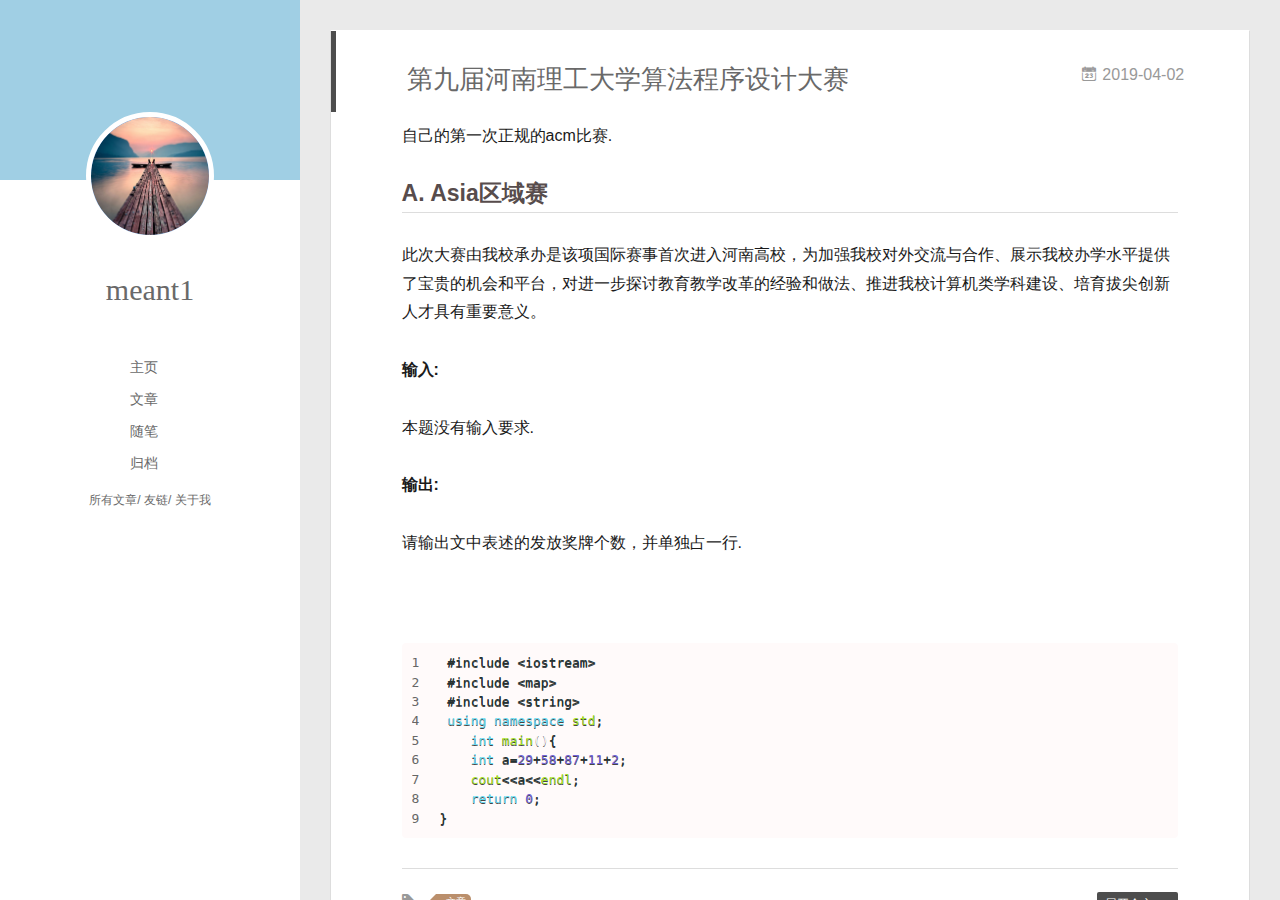
==== commit cbc931b8: "Site updated: 2019-04-03 17:35:42" ====
--- a/index.html
+++ b/index.html
@@ -171,7 +171,7 @@
     <div class="article-entry" itemprop="articleBody">
       
         <p>自己的第一次正规的acm比赛.</p>
-<h2 id="A-Asia区域赛"><a href="#A-Asia区域赛" class="headerlink" title="A. Asia区域赛"></a>A. Asia区域赛<br></h2><p>此次大赛由我校承办是该项国际赛事首次进入河南高校，为加强我校对外交流与合作、展示我校办学水平提供了宝贵的机会和平台，对进一步探讨教育教学改革的经验和做法、推进我校计算机类学科建设、培育拔尖创新人才具有重要意义。<br><br><strong>输入:</strong><br><br>本题没有输入要求.<br><br><strong>输出:</strong><br><br>请输出文中表述的发放奖牌个数，并单独占一行.<br><br><br><figure class="highlight c++"><table><tr><td class="gutter"><pre><span class="line">1</span><br><span class="line">2</span><br><span class="line">3</span><br><span class="line">4</span><br><span class="line">5</span><br><span class="line">6</span><br><span class="line">7</span><br><span class="line">8</span><br><span class="line">9</span><br></pre></td><td class="code"><pre><span class="line">    <span class="meta">#<span class="meta-keyword">include</span> <span class="meta-string">&lt;iostream&gt;</span></span></span><br><span class="line">    <span class="meta">#<span class="meta-keyword">include</span> <span class="meta-string">&lt;map&gt;</span></span></span><br><span class="line">    <span class="meta">#<span class="meta-keyword">include</span> <span class="meta-string">&lt;string&gt;</span></span></span><br><span class="line">    <span class="keyword">using</span> <span class="keyword">namespace</span> <span class="built_in">std</span>;</span><br><span class="line">    <span class="function"><span class="keyword">int</span> <span class="title">main</span><span class="params">()</span></span>&#123;</span><br><span class="line">      <span class="keyword">int</span> a=<span class="number">29</span>+<span class="number">58</span>+<span class="number">87</span>+<span class="number">11</span>+<span class="number">2</span>;</span><br><span class="line">      <span class="built_in">cout</span>&lt;&lt;a&lt;&lt;<span class="built_in">endl</span>;</span><br><span class="line"><span class="keyword">return</span> <span class="number">0</span>;</span><br><span class="line">    &#125;</span><br></pre></td></tr></table></figure></p>
+<h2 id="A-Asia区域赛"><a href="#A-Asia区域赛" class="headerlink" title="A. Asia区域赛"></a>A. Asia区域赛<br></h2><p>此次大赛由我校承办是该项国际赛事首次进入河南高校，为加强我校对外交流与合作、展示我校办学水平提供了宝贵的机会和平台，对进一步探讨教育教学改革的经验和做法、推进我校计算机类学科建设、培育拔尖创新人才具有重要意义。<br><br><strong>输入:</strong><br><br>本题没有输入要求.<br><br><strong>输出:</strong><br><br>请输出文中表述的发放奖牌个数，并单独占一行.<br><br><br><figure class="highlight c++"><table><tr><td class="gutter"><pre><span class="line">1</span><br><span class="line">2</span><br><span class="line">3</span><br><span class="line">4</span><br><span class="line">5</span><br><span class="line">6</span><br><span class="line">7</span><br><span class="line">8</span><br><span class="line">9</span><br></pre></td><td class="code"><pre><span class="line"> <span class="meta">#<span class="meta-keyword">include</span> <span class="meta-string">&lt;iostream&gt;</span></span></span><br><span class="line"> <span class="meta">#<span class="meta-keyword">include</span> <span class="meta-string">&lt;map&gt;</span></span></span><br><span class="line"> <span class="meta">#<span class="meta-keyword">include</span> <span class="meta-string">&lt;string&gt;</span></span></span><br><span class="line"> <span class="keyword">using</span> <span class="keyword">namespace</span> <span class="built_in">std</span>;</span><br><span class="line">    <span class="function"><span class="keyword">int</span> <span class="title">main</span><span class="params">()</span></span>&#123;</span><br><span class="line">    <span class="keyword">int</span> a=<span class="number">29</span>+<span class="number">58</span>+<span class="number">87</span>+<span class="number">11</span>+<span class="number">2</span>;</span><br><span class="line">    <span class="built_in">cout</span>&lt;&lt;a&lt;&lt;<span class="built_in">endl</span>;</span><br><span class="line">    <span class="keyword">return</span> <span class="number">0</span>;</span><br><span class="line">&#125;</span><br></pre></td></tr></table></figure></p>
         
       
 
--- a/main.0cf68a.css
+++ b/main.0cf68a.css
@@ -1 +1 @@
-.clearfix:after,.clearfix:before{content:"";display:table}.clearfix:after{clear:both}.left-col.show{box-shadow:0 0 6px 0 rgba(0,0,0,.75)}.mid-col,.mid-col.show .article,.tools-col,.tools-col .tools-section .search-tag.tagcloud .article-tag-list,.tools-col .tools-section .search-ul .search-tag span:hover,.tools-col .tools-section .search-ul .search-time span:hover,.tools-col .tools-section .search-ul .search-title:hover,.tools-col .tools-section .search-wrap .icon{transition:all .2s ease-in;-ms-transition:all .2s ease-in}@-webkit-keyframes leftIn{0%,60%,75%,90%,to{-webkit-animation-timing-function:cubic-bezier(.215,.61,.355,1);animation-timing-function:cubic-bezier(.215,.61,.355,1)}0%{-webkit-transform:translateZ(0);transform:translateZ(0)}60%{-webkit-transform:translate3d(358px,0,0);transform:translate3d(358px,0,0)}75%{-webkit-transform:translate3d(323px,0,0);transform:translate3d(323px,0,0)}90%{-webkit-transform:translate3d(338px,0,0);transform:translate3d(338px,0,0)}to{-webkit-transform:translate3d(333px,0,0);transform:translate3d(333px,0,0)}}@keyframes leftIn{0%,60%,75%,90%,to{-webkit-animation-timing-function:cubic-bezier(.215,.61,.355,1);animation-timing-function:cubic-bezier(.215,.61,.355,1)}0%{-webkit-transform:translateZ(0);transform:translateZ(0)}60%{-webkit-transform:translate3d(358px,0,0);transform:translate3d(358px,0,0)}75%{-webkit-transform:translate3d(323px,0,0);transform:translate3d(323px,0,0)}90%{-webkit-transform:translate3d(338px,0,0);transform:translate3d(338px,0,0)}to{-webkit-transform:translate3d(333px,0,0);transform:translate3d(333px,0,0)}}.mid-col.show{-webkit-animation-duration:.8s;animation-duration:.8s;-webkit-animation-fill-mode:both;animation-fill-mode:both;-webkit-animation-name:leftIn;animation-name:leftIn}@-webkit-keyframes leftOut{0%,60%,75%,90%,to{-webkit-animation-timing-function:cubic-bezier(.215,.61,.355,1);animation-timing-function:cubic-bezier(.215,.61,.355,1)}0%{-webkit-transform:translate3d(333px,0,0);transform:translate3d(333px,0,0)}60%{-webkit-transform:translate3d(-25px,0,0);transform:translate3d(-25px,0,0)}75%{-webkit-transform:translate3d(10px,0,0);transform:translate3d(10px,0,0)}90%{-webkit-transform:translate3d(-5px,0,0);transform:translate3d(-5px,0,0)}to{-webkit-transform:translateZ(0);transform:translateZ(0)}}@keyframes leftOut{0%,60%,75%,90%,to{-webkit-animation-timing-function:cubic-bezier(.215,.61,.355,1);animation-timing-function:cubic-bezier(.215,.61,.355,1)}0%{-webkit-transform:translate3d(333px,0,0);transform:translate3d(333px,0,0)}60%{-webkit-transform:translate3d(-25px,0,0);transform:translate3d(-25px,0,0)}75%{-webkit-transform:translate3d(10px,0,0);transform:translate3d(10px,0,0)}90%{-webkit-transform:translate3d(-5px,0,0);transform:translate3d(-5px,0,0)}to{-webkit-transform:translateZ(0);transform:translateZ(0)}}.mid-col.hide{-webkit-animation-duration:.8s;animation-duration:.8s;-webkit-animation-name:leftOut;animation-name:leftOut}@-webkit-keyframes smallLeftIn{0%,60%,75%,90%,to{-webkit-animation-timing-function:cubic-bezier(.215,.61,.355,1);animation-timing-function:cubic-bezier(.215,.61,.355,1)}0%{-webkit-transform:translateZ(0);transform:translateZ(0)}60%{-webkit-transform:translate3d(325px,0,0);transform:translate3d(325px,0,0)}75%{-webkit-transform:translate3d(290px,0,0);transform:translate3d(290px,0,0)}90%{-webkit-transform:translate3d(305px,0,0);transform:translate3d(305px,0,0)}to{-webkit-transform:translate3d(300px,0,0);transform:translate3d(300px,0,0)}}@keyframes smallLeftIn{0%,60%,75%,90%,to{-webkit-animation-timing-function:cubic-bezier(.215,.61,.355,1);animation-timing-function:cubic-bezier(.215,.61,.355,1)}0%{-webkit-transform:translateZ(0);transform:translateZ(0)}60%{-webkit-transform:translate3d(325px,0,0);transform:translate3d(325px,0,0)}75%{-webkit-transform:translate3d(290px,0,0);transform:translate3d(290px,0,0)}90%{-webkit-transform:translate3d(305px,0,0);transform:translate3d(305px,0,0)}to{-webkit-transform:translate3d(300px,0,0);transform:translate3d(300px,0,0)}}.tools-col.show{-webkit-animation-duration:.8s;animation-duration:.8s;-webkit-animation-fill-mode:both;animation-fill-mode:both;-webkit-animation-name:smallLeftIn;animation-name:smallLeftIn}@-webkit-keyframes smallleftOut{0%,60%,75%,90%,to{-webkit-animation-timing-function:cubic-bezier(.215,.61,.355,1);animation-timing-function:cubic-bezier(.215,.61,.355,1)}0%{-webkit-transform:translate3d(333px,0,0);transform:translate3d(333px,0,0)}60%{-webkit-transform:translate3d(-25px,0,0);transform:translate3d(-25px,0,0)}75%{-webkit-transform:translate3d(10px,0,0);transform:translate3d(10px,0,0)}90%{-webkit-transform:translate3d(-5px,0,0);transform:translate3d(-5px,0,0)}to{-webkit-transform:translateZ(0);transform:translateZ(0)}}@keyframes smallleftOut{0%,60%,75%,90%,to{-webkit-animation-timing-function:cubic-bezier(.215,.61,.355,1);animation-timing-function:cubic-bezier(.215,.61,.355,1)}0%{-webkit-transform:translate3d(333px,0,0);transform:translate3d(333px,0,0)}60%{-webkit-transform:translate3d(-25px,0,0);transform:translate3d(-25px,0,0)}75%{-webkit-transform:translate3d(10px,0,0);transform:translate3d(10px,0,0)}90%{-webkit-transform:translate3d(-5px,0,0);transform:translate3d(-5px,0,0)}to{-webkit-transform:translateZ(0);transform:translateZ(0)}}.tools-col.hide{-webkit-animation-duration:.8s;animation-duration:.8s;-webkit-animation-fill-mode:both;animation-fill-mode:both;-webkit-animation-name:smallleftOut;animation-name:smallleftOut}html{-ms-text-size-adjust:100%;-webkit-text-size-adjust:100%;-webkit-tap-highlight-color:transparent;height:100%}body{margin:0;font-size:14px;font-family:Helvetica Neue,Helvetica,STHeiTi,Arial,sans-serif;line-height:1.5;color:#333;background-color:#fff;min-height:100%}article,aside,details,figcaption,figure,footer,header,hgroup,main,menu,nav,section,summary{display:block}audio,canvas,progress,video{display:inline-block}audio:not([controls]){display:none;height:0}progress{vertical-align:baseline}[hidden],template{display:none}a{background:transparent;text-decoration:none;color:#08c}a:active{outline:0}abbr[title]{border-bottom:1px dotted}b,strong{font-weight:700}dfn{font-style:italic}mark{background:#ff0;color:#000}small{font-size:80%}sub,sup{font-size:75%;line-height:0;position:relative;vertical-align:baseline}sup{top:-.5em}sub{bottom:-.25em}img{border:0;vertical-align:middle;max-width:100%}svg:not(:root){overflow:hidden}pre{overflow:auto;white-space:pre;white-space:pre-wrap;word-wrap:break-word}code,kbd,pre,samp{font-family:monospace,monospace;font-size:1em}button,input,optgroup,select,textarea{color:inherit;font:inherit;margin:0;vertical-align:middle}button,input,select{overflow:visible}button,select{text-transform:none}button,html input[type=button],input[type=reset],input[type=submit]{-webkit-appearance:button;cursor:pointer}[disabled]{cursor:default}button::-moz-focus-inner,input::-moz-focus-inner{border:0;padding:0}input{line-height:normal}input[type=checkbox],input[type=radio]{box-sizing:border-box;padding:0}input[type=number]::-webkit-inner-spin-button,input[type=number]::-webkit-outer-spin-button{height:auto}input[type=search]{-webkit-appearance:textfield;box-sizing:border-box}input[type=search]::-webkit-search-cancel-button,input[type=search]::-webkit-search-decoration{-webkit-appearance:none}fieldset{border:1px solid silver;margin:0 2px;padding:.35em .625em .75em}legend{border:0;padding:0}textarea{overflow:auto;resize:vertical;vertical-align:top}optgroup{font-weight:700}button,input,select,textarea{outline:0}input,textarea{-webkit-user-modify:read-write-plaintext-only}input::-ms-clear,input::-ms-reveal{display:none}input::-moz-placeholder,textarea::-moz-placeholder{color:#999}input:-ms-input-placeholder,textarea:-ms-input-placeholder{color:#999}input::-webkit-input-placeholder,textarea::-webkit-input-placeholder{color:#999}.placeholder{color:#999}table{border-collapse:collapse;border-spacing:0}td,th{padding:0}blockquote,figure,form,h1,h2,h3,h4,h5,h6,p{margin:0}dd,dl,li,ol,ul{margin:0;padding:0}ol,ul{list-style:none outside none}h1,h2,h3{line-height:2;font-weight:400}h1{font-size:18px}h2{font-size:16px}h3{font-size:14px}i{font-style:normal}*{box-sizing:border-box}@font-face{font-family:iconfont;src:url(./fonts/iconfont.b322fa.eot);src:url(./fonts/iconfont.b322fa.eot#iefix) format("embedded-opentype"),url(./fonts/iconfont.8c627f.woff) format("woff"),url(./fonts/iconfont.16acc2.ttf) format("truetype"),url(./fonts/iconfont.45d7ee.svg#iconfont) format("svg")}[class*=" icon-"],[class^=icon-]{font-family:iconfont!important;speak:none;font-size:16px;font-style:normal;font-weight:400;font-variant:normal;text-transform:none;line-height:1;-webkit-font-smoothing:antialiased;-moz-osx-font-smoothing:grayscale}.icon-twitter:before{content:"\E600"}.icon-facebook:before{content:"\E601"}.icon-clock:before{content:"\E602"}.icon-mail:before{content:"\E609"}.icon-link:before{content:"\E6AB"}.icon-search:before{content:"\E65B"}.icon-smile:before{content:"\E64A"}.icon-roundrightfill:before{content:"\E65A"}.icon-list:before{content:"\E682"}.icon-book:before{content:"\E6FE"}.icon-home:before{content:"\E6BB"}.icon-share:before{content:"\E618"}.icon-back:before{content:"\E625"}.icon-qq:before{content:"\E62D"}.icon-weibo:before{content:"\E619"}.icon-segmentfault:before{content:"\E603"}.icon-sort:before{content:"\E700"}.icon-jianshu:before{content:"\E613"}.icon-circle-left:before{content:"\E71F"}.icon-circle-right:before{content:"\E720"}.icon-loading:before{content:"\E614"}.icon-acfun:before{content:"\E604"}.icon-close:before{content:"\E60C"}.icon-tumblr:before{content:"\E6B0"}.icon-calendar:before{content:"\E667"}.icon-rss:before{content:"\E877"}.icon-price-tags:before{content:"\E6F9"}.icon-quo-left:before{content:"\E7F5"}.icon-quo-right:before{content:"\E7F6"}.icon-back1:before{content:"\E64E"}.icon-github:before{content:"\E735"}.icon-film:before{content:"\E7B7"}.icon-weixin:before{content:"\E61F"}.icon-qzone:before{content:"\E680"}.icon-category:before{content:"\E605"}.icon-douban:before{content:"\E64C"}.icon-roundleftfill:before{content:"\E799"}.icon-tuding:before{content:"\E651"}.icon-zhihu:before{content:"\E61B"}.icon-linkedin:before{content:"\E6D4"}.icon-google:before{content:"\E635"}.icon-plane:before{content:"\E62F"}.icon-bilibili:before{content:"\E622"}.icon-psn:before{content:"\E6C7"}body,button,input,select,textarea{color:#1a1a1a;font-family:lucida grande,lucida sans unicode,lucida,helvetica,Hiragino Sans GB,Microsoft YaHei,WenQuanYi Micro Hei,sans-serif;font-size:16px;font-size:1rem;line-height:1.75}body{overflow-y:hidden;background:#eaeaea}#container,body,html{height:100%;overflow-x:hidden;overflow-y:auto}#mobile-nav{display:none}#container{position:relative;min-height:100%}#container .anm-canvas{display:none}#container.show .anm-canvas{display:block;position:fixed}.body-wrap{margin-bottom:80px}.mid-col{position:absolute;right:0;min-height:100%;background:#eaeaea;left:300px;width:auto}.mid-col.show{background:none;opacity:.9}.mid-col.show .article{background:hsla(0,0%,100%,.3)}.left-col{background:#fff;width:300px;position:fixed;opacity:1;transition:all .2s ease-in;height:100%;z-index:999}.left-col .overlay{width:100%;height:180px;position:absolute}.left-col .intrude-less{width:76%;text-align:center;margin:112px auto 0}.left-col #header{width:100%;height:300px;position:relative;border-bottom:1px solid color-border}.left-col #header a{color:#696969}.left-col #header a:hover{color:#b0a0aa}.left-col #header .header-subtitle{text-align:center;color:#999;font-size:14px;line-height:25px;overflow:hidden;text-overflow:ellipsis;display:-webkit-box;-webkit-line-clamp:2;-webkit-box-orient:vertical}.left-col #header .header-menu{font-weight:300;line-height:31px;text-transform:uppercase;float:none;min-height:150px;margin-left:-12px;text-align:center;display:-webkit-box;-webkit-box-orient:horizontal;-webkit-box-pack:center;-webkit-box-align:center}.left-col #header .header-menu li{cursor:default}.left-col #header .header-menu li a{font-size:14px;min-width:300px}.left-col #header .header-smart-menu{font-size:12px;margin-bottom:20px}.left-col #header .header-smart-menu a:after{content:"/"}.left-col #header .header-smart-menu a:last-child:after{content:""}.left-col #header .profilepic{display:block;border:5px solid #fff;border-radius:300px;width:128px;height:128px;margin:0 auto;position:relative;overflow:hidden;background:#88acdb;-webkit-transition:all .2s ease-in;display:-webkit-box;-webkit-box-orient:horizontal;-webkit-box-pack:center;-webkit-box-align:center;text-align:center}.left-col #header .profilepic img{border-radius:300px;opacity:1;-webkit-transition:all .2s ease-in}.left-col #header .profilepic img.show{width:100%;height:100%;opacity:1}.left-col #header .header-author{text-align:center;margin:.67em 0;font-family:Roboto,serif;font-size:30px;transition:.3s}::-webkit-scrollbar{width:10px;height:10px}::-webkit-scrollbar-button{width:0;height:0}::-webkit-scrollbar-button:end:decrement,::-webkit-scrollbar-button:start:increment{display:none}::-webkit-scrollbar-corner{display:block}::-webkit-scrollbar-thumb{border-radius:8px;background-color:rgba(0,0,0,.2)}::-webkit-scrollbar-thumb:hover{border-radius:8px;background-color:rgba(0,0,0,.5)}::-webkit-scrollbar-thumb,::-webkit-scrollbar-track{border-right:1px solid transparent;border-left:1px solid transparent}::-webkit-scrollbar-track:hover{background-color:rgba(0,0,0,.15)}::-webkit-scrollbar-button:start{width:10px;height:10px;background:url(./img/scrollbar_arrow.png) no-repeat 0 0}::-webkit-scrollbar-button:start:hover{background:url(./img/scrollbar_arrow.png) no-repeat -15px 0}::-webkit-scrollbar-button:start:active{background:url(./img/scrollbar_arrow.png) no-repeat -30px 0}::-webkit-scrollbar-button:end{width:10px;height:10px;background:url(./img/scrollbar_arrow.png) no-repeat 0 -18px}::-webkit-scrollbar-button:end:hover{background:url(./img/scrollbar_arrow.png) no-repeat -15px -18px}::-webkit-scrollbar-button:end:active{background:url(./img/scrollbar_arrow.png) no-repeat -30px -18px}.article-entry .highlight,.article-entry pre{background:#FAFAD2;margin:10px 0;padding:10px;overflow:auto;color:#fff;font-size:.9em;line-height:22.400000000000002px}.article-entry .gist .gist-file .gist-data .line-numbers,.article-entry .highlight .gutter pre,.article-entry .highlight .gutter pre .line{color:#666}.article-entry code,.article-entry pre{font-family:Source Code Pro,Consolas,Monaco,Menlo,monospace}.article-entry code{background:#eee;padding:0 .3em;border:none}.article-entry pre code{background:none;text-shadow:none;padding:0;color:#fff}.article-entry .highlight{border-radius:4px}.article-entry .highlight pre{border:none;margin:0;padding:0}.article-entry .highlight table{margin:0;width:auto}.article-entry .highlight td{border:none;padding:0}.article-entry .highlight figcaption{color:highlight-comment;line-height:1em;margin-bottom:1em}.article-entry .highlight figcaption:after,.article-entry .highlight figcaption:before{content:"";display:table}.article-entry .highlight figcaption:after{clear:both}.article-entry .highlight figcaption a{float:right}.article-entry .highlight .gutter pre{text-align:right;padding-right:20px}.article-entry .highlight .gutter pre .line{text-shadow:none}.article-entry .highlight .line{color:#2F4F4F;min-height:19px}.article-entry .gist{margin:0 -20px;border-style:solid;border-color:#ddd;border-width:1px 0;background:#272822;padding:15px 20px 15px 0}.article-entry .gist .gist-file{border:none;font-family:Source Code Pro,Consolas,Monaco,Menlo,monospace;margin:0}.article-entry .gist .gist-file .gist-data{background:none;border:none}.article-entry .gist .gist-file .gist-data .line-numbers{background:none;border:none;padding:0 20px 0 0}.article-entry .gist .gist-file .gist-data .line-data{padding:0!important}.article-entry .gist .gist-file .highlight{margin:0;padding:0;border:none}.article-entry .gist .gist-file .gist-meta{background:#272822;color:highlight-comment;font:.85em Helvetica Neue,Helvetica,Arial,sans-serif;text-shadow:0 0;padding:0;margin-top:1em;margin-left:20px}.article-entry .gist .gist-file .gist-meta a{color:#258fb8;font-weight:400}.article-entry .gist .gist-file .gist-meta a:hover{text-decoration:underline}pre .comment{color:#75715e}pre .class .params,pre .function .keyword,pre .keyword{color:#66d9ef}pre .css .value,pre .doctype,pre .function,pre .params,pre .tag{color:#fff}pre .at_rule,pre .at_rule .keyword,pre .css~* .tag,pre .preprocessor,pre .preprocessor .keyword,pre .title{color:#f92672}pre .attribute,pre .built_in,pre .class,pre .css~* .class,pre .function .title{color:#a6e22e}pre .string,pre .value{color:#e6db74}pre .number{color:#7163d7}pre .css~* .id,pre .id{color:#fd971f}#header .tagcloud a{color:#fff}.tagcloud a{display:inline-block;text-decoration:none;font-weight:400;font-size:10px;color:#fff;height:18px;line-height:18px;float:left;padding:0 5px 0 10px;position:relative;border-radius:0 5px 5px 0;margin:5px 9px 5px 8px;font-family:Menlo,Monaco,Andale Mono,lucida console,Courier New,monospace}.tagcloud a:hover{opacity:.8}.tagcloud a:before{content:" ";width:0;height:0;position:absolute;top:0;left:-18px;border:9px solid transparent}.tagcloud a:after{content:" ";width:4px;height:4px;background-color:#fff;border-radius:4px;box-shadow:0 0 0 1px rgba(0,0,0,.3);position:absolute;top:7px;left:2px}.tagcloud a.color1{background:#ff945c}.tagcloud a.color1:before{border-right-color:#ff945c}.tagcloud a.color2{background:#cc8167}.tagcloud a.color2:before{border-right-color:#cc8167}.tagcloud a.color3{background:#ba8f6c}.tagcloud a.color3:before{border-right-color:#ba8f6c}.tagcloud a.color4{background:#94635c}.tagcloud a.color4:before{border-right-color:#94635c}.tagcloud a.color5{background:#7b5d5f}.tagcloud a.color5:before{border-right-color:#7b5d5f}.article-tag-list .article-tag-list-item{float:left}.article-pop-out .icon-tuding{color:#999;float:left;margin-right:10px;margin-top:6px}.article-category,.article-category .article-tag-list,.article-tag,.article-tag .article-tag-list{float:left}.article-category .icon,.article-tag .icon{color:#999;float:left;margin-right:10px;margin-top:6px}.article-pop-out{float:left}.archive-article-date{color:#999;margin-right:7.6923%;float:right}.archive-article-date .icon{margin:5px 5px 5px 0}.glass{background-color:rgba(54,70,93,.9);z-index:998;transition:opacity .15s;width:100%;height:100%;display:none}.glass,.tagcloud-ctn{left:0;opacity:1;bottom:0;position:fixed;right:0;top:0}.tagcloud-ctn{z-index:90120;background-size:100% 100%}.tagcloud-ctn .tagcloud-global{position:fixed;top:50%;left:50%;margin-top:-115px;margin-left:-315px;width:630px}.tagcloud-ctn .tagcloud-global a{width:80px;height:80px;border-radius:50%;background:#f2992e;color:#fff;display:block;float:left;line-height:80px;text-align:center}.tagcloud-ctn .tagcloud-global .tab-post-types .tab-post-type:first-child .post-type-icon{background:#f2992e}.tagcloud-ctn .tagcloud-global .tab-post-types .tab-post-type:nth-child(2) .post-type-icon{background:#56bc8a}.tagcloud-ctn .tagcloud-global .tab-post-types .tab-post-type:nth-child(3) .post-type-icon{background:#4aa8d8}.tagcloud-ctn .tagcloud-global .tab-post-types .tab-post-type:nth-child(4) .post-type-icon{background:#a77dc2}.tagcloud-ctn .tagcloud-global .tab-post-types .tab-post-type:nth-child(5) .post-type-icon{background:#dd765d}#header .header-nav{width:100%;position:absolute;transition:-webkit-transform .3s ease-in;transition:transform .3s ease-in;transition:transform .3s ease-in,-webkit-transform .3s ease-in}#header .header-nav .social{margin-top:10px;text-align:center;display:-webkit-box;display:-ms-flexbox;display:flex;-ms-flex-wrap:wrap;flex-wrap:wrap;-webkit-box-pack:center;-ms-flex-pack:center;justify-content:center}#header .header-nav .social a{border-radius:50%;display:-moz-inline-stack;display:inline-block;vertical-align:middle;*vertical-align:auto;zoom:1;*display:inline;margin:0 8px 15px;transition:.3s;text-align:center;color:#fff;opacity:.7;width:28px;height:28px;line-height:26px}#header .header-nav .social a:hover{opacity:1}#header .header-nav .social a.weibo{background:#aaf;border:1px solid #aaf}#header .header-nav .social a.weibo:hover{border:1px solid #aaf}#header .header-nav .social a.segmentfault{background:#009a61;border:1px solid #009a61}#header .header-nav .social a.segmentfault:hover{border:1px solid #009a61}#header .header-nav .social a.rss{background:#ef7522;border:1px solid #ef7522}#header .header-nav .social a.rss:hover{border:1px solid #cf5d0f}#header .header-nav .social a.github{background:#afb6ca;border:1px solid #afb6ca}#header .header-nav .social a.github:hover{border:1px solid #909ab6}#header .header-nav .social a.facebook{background:#3b5998;border:1px solid #3b5998}#header .header-nav .social a.facebook:hover{border:1px solid #2d4373}#header .header-nav .social a.google{background:#c83d20;border:1px solid #c83d20}#header .header-nav .social a.google:hover{border:1px solid #9c3019}#header .header-nav .social a.twitter{background:#55cff8;border:1px solid #55cff8}#header .header-nav .social a.twitter:hover{border:1px solid #24c1f6}#header .header-nav .social a.linkedin{background:#005a87;border:1px solid #005a87}#header .header-nav .social a.linkedin:hover{border:1px solid #006b98}#header .header-nav .social a.acfun{background:#fd4c5d;border:1px solid #fd4c5d}#header .header-nav .social a.acfun:hover{border:1px solid #fd4c5d}#header .header-nav .social a.bilibili{background:#e15280;border:1px solid #e15280}#header .header-nav .social a.bilibili:hover{border:1px solid #e15280}#header .header-nav .social a.zhihu{background:#0078d8;border:1px solid #0078d8}#header .header-nav .social a.zhihu:hover{border:1px solid #0078d8}#header .header-nav .social a.douban{background:#06c611;border:1px solid #06c611}#header .header-nav .social a.douban:hover{border:1px solid #06c611}#header .header-nav .social a.mail{background:#005a87;border:1px solid #005a87}#header .header-nav .social a.mail:hover{border:1px solid #006b98}#header .header-nav .social a.jianshu{background:#ff5722;border:1px solid #ff5722}#header .header-nav .social a.jianshu:hover{border:1px solid #ff5722}#header .header-nav .social a.weixin{background:#4caf50;border:1px solid #4caf50}#header .header-nav .social a.weixin:hover{border:1px solid #4caf50}#header .header-nav .social a.qq{background:#34baad;border:1px solid #34baad}#header .header-nav .social a.qq:hover{border:1px solid #34baad}#header .header-nav .social a.psn{background:#086ef6;border:1px solid #086ef6}#header .header-nav .social a.psn:hover{border:1px solid #086ef6}#page-nav{text-align:center;margin-top:30px}#page-nav .page-number{width:20px;height:25px;background:#4d4d4d;display:inline-block;color:#fff;line-height:25px;font-size:12px;margin:0 5px 30px;border-radius:2px}#page-nav .page-number:hover{background:#5e5e5e}#page-nav .current{background:#88acdb;cursor:default}#page-nav .current:hover{background:#88acdb}#page-nav .extend{color:#4d4d4d;margin:0 27px;opacity:1}#page-nav .extend:hover{color:#5e5e5e}#page-nav:hover .extend{opacity:1}.archives-wrap{position:relative;margin:0 30px;padding-right:60px;border-bottom:1px solid #eee;background:#fff}.archives-wrap:first-child{margin-top:30px}.archives-wrap:last-child{margin-bottom:80px}.archives-wrap .archive-year-wrap{line-height:35px;width:200px;position:absolute;padding-top:15px;font-size:1.8em;z-index:1}.archives-wrap .archive-year-wrap a{color:#666;font-weight:700;padding-left:48px}.archives{position:relative}.archives .article-info{border:none}.archives .archive-article{margin-left:200px;padding:20px 0;border-bottom:1px solid #eee;border-top:1px solid #fff;position:relative}.archives .archive-article:first-child{border-top:none}.archives .archive-article:last-child{border-bottom:none}.archives .archive-article-title{font-size:16px;color:#333;transition:color .3s}.archives .archive-article-title:hover{color:#657b83}.archives .archive-article-title span{display:block;color:#a8a8a8;font-size:12px;line-height:14px;height:7px;padding-left:2px}.archives .archive-article-title span:before{display:inline-block;content:"\201C";font-family:serif;font-size:30px;float:left;margin:4px 4px 0 -12px;color:#c8c8c8}.archive-article-inner .icon-clock{margin-right:5px}.archive-article-inner .archive-article-header{position:relative;min-height:36px}.archive-article-inner .article-meta{position:relative;float:right;margin-top:-10px;color:#555;background:none;text-align:right;width:auto}.archive-article-inner .article-meta .article-date time{color:#aaa}.archive-article-inner .article-meta .archive-article-date,.archive-article-inner .article-meta .article-tag-list{margin-right:30px;display:-moz-inline-stack;display:inline-block;vertical-align:middle;zoom:1;color:#666;font-size:14px}.archive-article-inner .article-meta .archive-article-date{cursor:default;font-size:12px;margin-bottom:5px;margin-top:-10px;margin-right:0}.archive-article-inner .article-meta .article-category:before{float:left;margin-top:1px;left:15px}.archive-article-inner .article-meta .article-category .article-category-link{width:auto;max-width:83px;padding-left:10px}.archive-article-inner .article-meta .article-tag-list{margin-top:0}.archive-article-inner .article-meta .article-tag-list:before{left:15px}.archive-article-inner .article-meta .article-tag-list .article-tag-list-item{display:inline-block;width:auto;max-width:83px;padding-left:8px;font-size:12px}.tools-col{width:300px;height:100%;position:fixed;left:0;top:0;z-index:0;padding:0;opacity:0;-webkit-overflow-scrolling:touch;overflow-scrolling:touch}.tools-col.show{opacity:1}.tools-col.hide{z-index:0}.tools-col .tools-nav{display:none}.tools-col .tools-section,.tools-col .tools-wrap{height:100%;color:#e5e5e5;width:360px;overflow:hidden;overflow-y:auto}.tools-col .tools-section ::-webkit-scrollbar,.tools-col .tools-wrap ::-webkit-scrollbar{display:none}.tools-col .tools-section .search-wrap{width:310px;margin:20px 20px 10px;position:relative}.tools-col .tools-section .search-wrap .search-ipt{width:310px;color:#fff;background:none;border:none;border-bottom:2px solid #fff;font-family:Roboto,serif}.tools-col .tools-section .search-wrap .icon{position:absolute;right:0;top:7px;color:#fff;cursor:pointer}.tools-col .tools-section .search-wrap .icon:hover{-webkit-transform:scale(1.2);transform:scale(1.2)}.tools-col .tools-section .search-wrap ::-webkit-input-placeholder{color:#ededed}.tools-col .tools-section .search-tag.tagcloud{text-align:center;position:relative}.tools-col .tools-section .search-tag.tagcloud .search-tag-wording{font-size:12px;float:right;margin:4px 75px 0 0}.tools-col .tools-section .search-tag.tagcloud .search-switch{width:40px;height:25px;display:block}.tools-col .tools-section .search-tag.tagcloud .search-switch input{width:40px;height:14px;position:absolute;top:0;right:30px;z-index:2;border:0;background:0 0;-webkit-appearance:none;outline:0}.tools-col .tools-section .search-tag.tagcloud .search-switch input:before{content:"";width:40px;height:14px;border:1px solid #bdcabc;background-color:#fdfdfd;border-radius:20px;cursor:pointer;display:inline-block;position:relative;vertical-align:middle;box-sizing:content-box;box-shadow:inset 0 0 0 0 #dfdfdf;transition:border .4s,box-shadow .4s;background-clip:content-box}.tools-col .tools-section .search-tag.tagcloud .search-switch input:checked:before{border-color:#64bd63;box-shadow:inset 0 0 0 .16rem #64bd63;background-color:#64bd63;transition:border .4s,box-shadow .4s,background-color 1.2s}.tools-col .tools-section .search-tag.tagcloud .search-switch input:checked:after{left:27px;background:#fff}.tools-col .tools-section .search-tag.tagcloud .search-switch input:after{content:"";width:14px;height:14px;position:absolute;top:16px;left:2px;-webkit-transform:translateY(-50%);border-radius:100%;background-color:#91c0f1;box-shadow:0 1px 1px rgba(0,0,0,.4);transition:left .2s;cursor:pointer}.tools-col .tools-section .search-tag.tagcloud .article-tag-list{display:none;margin:15px 10px 0;padding:10px;background:hsla(0,0%,100%,.2)}.tools-col .tools-section .search-tag.tagcloud .article-tag-list.show{display:block}.tools-col .tools-section .search-tag.tagcloud .a{float:none}.tools-col .tools-section .search-ul{margin-top:10px;color:rgba(77,77,77,.75);-webkit-overflow-scrolling:touch;overflow-scrolling:touch;overflow-y:auto}.tools-col .tools-section .search-ul .search-li{padding:10px 20px;border-bottom:1px dotted #dcdcdc}.tools-col .tools-section .search-ul .search-li:hover{background:hsla(0,0%,100%,.2)}.tools-col .tools-section .search-ul .search-title{overflow:hidden;white-space:nowrap;text-overflow:ellipsis;display:block;color:#fffff8;text-shadow:1px 1px rgba(77,77,77,.25)}.tools-col .tools-section .search-ul .search-title .icon{margin-right:10px;color:#fffdd8}.tools-col .tools-section .search-ul .search-title:hover{color:#fff}.tools-col .tools-section .search-ul .search-tag,.tools-col .tools-section .search-ul .search-time{font-size:12px;color:#fffdd8;margin-right:10px}.tools-col .tools-section .search-ul .search-tag .icon,.tools-col .tools-section .search-ul .search-time .icon{margin-right:0}.tools-col .tools-section .search-ul .search-tag span,.tools-col .tools-section .search-ul .search-time span{cursor:pointer}.tools-col .tools-section .search-ul .search-tag span:hover,.tools-col .tools-section .search-ul .search-time span:hover{color:#fff}.tools-col .tools-section .search-ul .search-time{float:left}.tools-col .tools-section .search-ul .search-tag span{margin-right:5px}.tools-col .tools-section-friends{padding-top:30px}.tools-col .aboutme-wrap{display:-webkit-box;display:-ms-flexbox;display:flex;-webkit-box-align:center;-ms-flex-align:center;align-items:center;-webkit-box-pack:center;-ms-flex-pack:center;justify-content:center;width:100%;height:100%;color:#fffdd8;text-shadow:1px 1px rgba(77,77,77,.45)}.body-wrap>article{position:relative}@-webkit-keyframes cd-bounce-1{0%{opacity:0;-webkit-transform:scale(1)}60%{opacity:1;-webkit-transform:scale(1.01)}to{-webkit-transform:scale(1)}}@keyframes cd-bounce-1{0%{opacity:0;-webkit-transform:scale(1);transform:scale(1)}60%{opacity:1;-webkit-transform:scale(1.01);transform:scale(1.01)}to{-webkit-transform:scale(1);transform:scale(1)}}.article{margin:30px;position:relative;border:1px solid #ddd;border-top:1px solid #fff;border-bottom:1px solid #fff;background:#fff;transition:all .2s ease-in}.article img{max-width:100%}.article-inner h1.article-title,.article-title{color:#696969;margin-left:0;font-weight:300;line-height:35px;margin-bottom:20px;font-size:26px;transition:color .3s}.article-header{border-left:5px solid #4d4d4d;padding:30px 0 15px 25px;padding-left:7.6923%}.article-meta{width:150px;font-size:14;text-align:right;position:absolute;right:0;top:23px;text-align:center;z-index:1}.article-meta time{color:#aaa}.article-meta time .icon-clock{margin-right:8px;font-size:16px}.article-more-link{margin-top:0;text-align:left;float:right}.article-more-link a{background:#4d4d4d;color:#fff;font-size:12px;padding:5px 8px;line-height:16px;border-radius:2px;transition:background .3s}.article-more-link a:hover{background:#3c3c3c}.article-more-link a.hidden{visibility:hidden}.article-info.info-on-right{margin:10px 0 0;float:right}.article-info-index.article-info{padding-top:20px;margin:30px 7.6923% 0;min-height:72px;border-top:1px solid #ddd}.article-info-post.article-info{padding:0;border:none;margin:-30px 0 20px 7.6923%}.article-inner p{margin:0 0 1.75em}.article-inner{border-color:#d1d1d1}.article-inner h1{font-size:28px;font-size:1.75rem;line-height:1.25;margin-top:2em;margin-bottom:1em}.article-inner h2{font-size:23px;font-size:1.4375rem;line-height:1.2173913043;margin-top:2.4347826087em;margin-bottom:1.2173913043em}.article-inner h3{font-size:19px;font-size:1.1875rem;line-height:1.1052631579;margin-top:2.9473684211em;margin-bottom:1.4736842105em}.article-inner h4,.article-inner h5,.article-inner h6{font-size:16px;font-size:1rem;line-height:1.3125;margin-top:3.5em;margin-bottom:1.75em}.article-inner h4{letter-spacing:.140625em;text-transform:uppercase}.article-inner h6{font-style:italic}.article-inner h1,.article-inner h2,.article-inner h3,.article-inner h4,.article-inner h5,.article-inner h6{font-weight:900}.article-inner h1:first-child,.article-inner h2:first-child,.article-inner h3:first-child,.article-inner h4:first-child,.article-inner h5:first-child,.article-inner h6:first-child{margin-top:0}.article-inner h1:first-child{margin-bottom:10px;display:inline}.article-entry{line-height:1.8em;padding-right:7.6923%;padding-left:7.6923%}.article-entry p{margin-top:10px}.article-entry li code,.article-entry p code{padding:1px 3px;margin:0 3px;background:#ddd;border:1px solid #ccc;font-family:Menlo,Monaco,Andale Mono,lucida console,Courier New,monospace;word-wrap:break-word;font-size:14px}.article-entry blockquote{background:#ddd;border-left:5px solid #ccc;padding:15px 20px;margin-top:10px;border-left:5px solid #657b83;background:#f6f6f6}.article-entry blockquote p{margin-top:0;margin-bottom:0}.article-entry em{font-style:italic}.article-entry ul li:before{content:"";width:6px;height:6px;border:1px solid #999;border-radius:10px;background:#aaa;display:inline-block;margin-right:10px;float:left;margin-top:10px}.article-entry ol{counter-reset:item}.article-entry ol li:before{counter-increment:item;content:counter(item) ".";margin-right:10px}.article-entry ol,.article-entry ul{font-size:14px;margin:10px 0}.article-entry li ol,.article-entry li ul{margin-left:30px}.article-entry li ol li:before,.article-entry li ul li:before{content:"";background:#dedede}.article-entry h1{margin-top:30px}.article-entry h2,.article-entry h3,.article-entry h4,.article-entry h5,.article-entry h6{margin-top:20px;font-weight:700;color:#574c4c;padding-bottom:5px;border-bottom:1px solid #ddd}.article-entry video{max-width:100%}.article-entry strong{font-weight:700}.article-entry .caption{display:block;font-size:.8em;color:#aaa}.article-entry hr{height:0;margin-top:20px;margin-bottom:20px;border-left:0;border-right:0;border-top:1px solid #ddd;border-bottom:1px solid #fff}.article-entry pre{line-height:1.5;margin-top:10px;padding:5px 15px;overflow-x:auto;color:#657b83;border:1px solid #ccc;text-shadow:0 1px #444;font-family:Menlo,Monaco,Andale Mono,lucida console,Courier New,monospace}.article-entry pre code{font-size:14px}.article-entry table{width:100%;border:1px solid #dedede;margin:15px 0;border-collapse:collapse}.article-entry table td,.article-entry table tr{height:35px}.article-entry table thead tr{background:#f8f8f8}.article-entry table tbody tr:hover{background:#efefef}.article-entry table td,.article-entry table th{border:1px solid #dedede;padding:0 10px}.article-entry figure table{border:none;width:auto;margin:0}.article-entry figure table tbody tr:hover{background:none}#article-nav{margin:0 0 20px;padding:0 32px 10px;min-height:30px}#article-nav .article-nav-link-wrap{font-size:14px}#article-nav .article-nav-link-wrap .article-nav-title{display:inline-block;font-size:16px;transition:color .3s}#article-nav .article-nav-link-wrap:hover .article-nav-title,#article-nav .article-nav-link-wrap:hover i{color:#4d4d4d}#article-nav #article-nav-older{float:right}#disqus_thread,#gitment-ctn,#SOHUCS,.cloud-tie-wrapper,.duoshuo{padding:0 30px!important;min-height:20px}#SOHUCS #SOHU_MAIN .module-cmt-list .block-cont-gw{border-bottom:1px dashed #c8c8c8!important}.share-wrap{min-height:20px}.share-btn{float:right;position:relative}.share-icons{display:-webkit-box;display:-ms-flexbox;display:flex;-webkit-box-pack:center;-ms-flex-pack:center;justify-content:center;-webkit-box-align:center;-ms-flex-align:center;align-items:center;-ms-flex-wrap:wrap;flex-wrap:wrap}.share-icons a{border:1px solid #fff;border-radius:50%;display:-moz-inline-stack;display:inline-block;vertical-align:middle;zoom:1;margin:10px;transition:.3s;text-align:center;color:#fff;opacity:.7;width:28px;height:28px;line-height:26px;text-shadow:1px 1px 1px #509eb7}.share-icons a:active{color:#fff}.share-icons a:hover{-webkit-transform:scale(1.2);transform:scale(1.2)}.share-icons a.share-outer{border:none;color:#fff;background:#4d4d4d;text-shadow:none}.page-modal{position:fixed;top:24%;left:50%;z-index:1001;padding:20px;text-align:center;color:#727272;background:#fff;border-radius:4px;box-shadow:0 2px 5px 0 rgba(0,0,0,.16),0 2px 10px 0 rgba(0,0,0,.12);opacity:0;-webkit-transform:translate(-50%,-200%);transform:translate(-50%,-200%)}.page-modal p{margin-bottom:10px}.page-modal.ready{visibility:hidden;display:block;-webkit-transform:translate(-50%,-100%);transform:translate(-50%,-100%);transition:.3s}.page-modal.in{visibility:visible;opacity:1;-webkit-transform:translate(-50%);transform:translate(-50%)}.page-modal .close{position:absolute;right:15px;top:15px;color:rgba(0,0,0,.2);font-size:16px;line-height:20px}.page-modal .close:active,.page-modal .close:hover{color:rgba(0,0,0,.4)}.mask{visibility:hidden;position:fixed;top:0;left:0;bottom:0;z-index:1000;width:100%;height:100%;background:#000;opacity:0;filter:alpha(opacity=0);pointer-events:none;transition:.3s ease-in-out}.mask.in{visibility:visible;pointer-events:auto;opacity:.3}.page-reward{margin:60px 0;text-align:center}.page-reward .page-reward-btn{position:relative;display:inline-block;width:56px;height:56px;line-height:56px;font-size:20px;color:#fff;background:#f44336;border-radius:50%;box-shadow:0 2px 5px 0 rgba(0,0,0,.16),0 2px 10px 0 rgba(0,0,0,.12);transition:.4s ease-in-out}.page-reward .page-reward-btn:active,.page-reward .page-reward-btn:hover{box-shadow:0 6px 12px rgba(0,0,0,.2),0 4px 15px rgba(0,0,0,.2)}.page-reward .page-reward-btn .tooltip-item{display:block;width:56px;height:56px}.page-reward .reward-box{display:-webkit-box;display:-ms-flexbox;display:flex;-ms-flex-pack:distribute;justify-content:space-around}.page-reward .reward-p{color:#fff;font-weight:700;text-shadow:1px 1px 1px #45b9e0}.page-reward .reward-p .icon{margin:0 10px;color:#ddd}.page-reward .reward-type{font-size:16px;display:block;color:#4d4d4d;margin:20px 0 0}.page-reward .reward-img{width:130px;height:130px;border:6px solid #fff;border-radius:3px}.wrap-side-operation{position:fixed;right:40px;bottom:50px;z-index:999;font-size:14px}.wrap-side-operation .icon-plane{color:#fff;text-shadow:1px 1px 1px #509eb7;opacity:.7;font-size:52px;line-height:40px;width:40px;text-align:center;display:block}.mod-side-operation{width:40px;text-align:center}.jump-container:hover .icon-back{background:rgba(36,193,246,.9)}.jump-container,.toc-container{position:relative;cursor:pointer;width:40px;height:40px;opacity:.8}.jump-plan-container{position:absolute;top:-11px;left:-4px;width:50px;height:61px;overflow:hidden}.jump-plan-container .jump-plane{display:block;position:absolute;width:42px;height:66px;-webkit-transform:translateY(68px);transform:translateY(68px);left:-2px}.mod-side-operation__jump-to-top .icon-back{transition:.3s;color:#fff;background:#ccc;-webkit-transform:rotate(90deg);transform:rotate(90deg);font-size:32px;line-height:40px;width:40px;text-align:center;display:block}.mod-side-operation__jump-to-top .icon-back:hover{background:#24c1f6;color:#24c1f6}.toc-container.tooltip-left{background:#ccc;margin-top:10px;transition:.3s}.toc-container.tooltip-left:hover{background:rgba(36,193,246,.9)}.toc-container.tooltip-left .icon-font{font-size:22px;line-height:40px;color:#fff}.toc-container.tooltip-left .tooltip{width:40px;height:40px;top:0;left:0}.toc-container.tooltip-left .tooltip-east .tooltip-content{min-height:100px;text-align:left;padding:5px 0 5px 20px;right:4.7em;min-width:200px;width:auto;font-size:14px;text-shadow:1px 1px 1px #398199;bottom:-10px;-webkit-transform-origin:100% 100%;transform-origin:100% 100%;-webkit-transform:translate3d(0,-10px,0) rotate3d(1,1,1,-30deg);transform:translate3d(0,-10px,0) rotate3d(1,1,1,-30deg)}.toc-container.tooltip-left .tooltip-east .tooltip-content a{color:#fff}.toc-container.tooltip-left .tooltip-east .tooltip-content:after{top:auto;bottom:23px}.toc-container.tooltip-left .tooltip-east .tooltip-content .toc-article{max-height:500px;overflow-x:hidden;overflow-y:auto}.toc-container.tooltip-left .tooltip-east .tooltip-content .toc-article li ol,.toc-container.tooltip-left .tooltip-east .tooltip-content .toc-article li ul{margin-left:30px}.toc-container.tooltip-left .tooltip-east .tooltip-content .toc-article li{white-space:nowrap}.toc-container.tooltip-left .tooltip:hover .tooltip-content{bottom:-10px;-webkit-transform:translate(0);transform:translate(0)}.tooltip-left .tooltip{position:absolute;z-index:999;cursor:pointer;width:28px;height:28px;top:-10px;right:10px}.tooltip-left .tooltip:hover a.share-outer{background:#24c1f6}@-webkit-keyframes pulse{0%{-webkit-transform:scale3d(.5,.5,1)}to{-webkit-transform:scaleX(1)}}@keyframes pulse{0%{-webkit-transform:scale3d(.5,.5,1);transform:scale3d(.5,.5,1)}to{-webkit-transform:scaleX(1);transform:scaleX(1)}}.tooltip-left .tooltip-content{position:absolute;background:rgba(36,193,246,.9);z-index:9999;width:200px;bottom:50%;margin-bottom:-10px;border-radius:20px;font-size:1.1em;text-align:center;color:#fff;opacity:0;cursor:default;pointer-events:none;-webkit-font-smoothing:antialiased;transition:opacity .3s,-webkit-transform .3s;transition:opacity .3s,transform .3s;transition:opacity .3s,transform .3s,-webkit-transform .3s}.tooltip-left .tooltip-west .tooltip-content{left:3.5em;-webkit-transform-origin:-2em 50%;transform-origin:-2em 50%;-webkit-transform:translate3d(0,50%,0) rotate3d(1,1,1,30deg);transform:translate3d(0,50%,0) rotate3d(1,1,1,30deg)}.tooltip-left .tooltip-east .tooltip-content{right:3.5em;-webkit-transform-origin:calc(100% + 2em) 50%;transform-origin:calc(100% + 2em) 50%;-webkit-transform:translate3d(0,50%,0) rotate3d(1,1,1,-30deg);transform:translate3d(0,50%,0) rotate3d(1,1,1,-30deg)}.tooltip-left .tooltip:hover .tooltip-content{opacity:1;-webkit-transform:translate3d(0,50%,0) rotate3d(0,0,0,0);transform:translate3d(0,50%,0) rotate3d(0,0,0,0);pointer-events:auto}.tooltip-left .tooltip-content:after,.tooltip-left .tooltip-content:before{content:"";position:absolute}.tooltip-left .tooltip-content:before{height:100%;width:3em}.tooltip-left .tooltip-content:after{width:2em;height:2em;top:50%;margin:-1em 0 0;background:url(./fonts/tooltip.4004ff.svg) no-repeat 50%;background-size:100%}.tooltip-left .tooltip-west .tooltip-content:after,.tooltip-left .tooltip-west .tooltip-content:before{right:99%}.tooltip-left .tooltip-east .tooltip-content:after,.tooltip-left .tooltip-east .tooltip-content:before{left:99%}.tooltip-left .tooltip-east .tooltip-content:after{-webkit-transform:scaleX(-1);transform:scaleX(-1)}.tooltip-top .tooltip{display:inline;position:relative;z-index:999}.tooltip-top .tooltip:after{content:"";position:absolute;width:100%;height:20px;bottom:100%;left:50%;pointer-events:none;-webkit-transform:translateX(-50%);transform:translateX(-50%)}.tooltip-top .tooltip:hover:after{pointer-events:auto}.tooltip-top .tooltip-content{position:absolute;z-index:9999;width:370px;left:50%;bottom:100%;font-size:20px;line-height:1.4;text-align:center;font-weight:400;color:#4d4d4d;background:transparent;opacity:0;margin:0 0 -10px -185px;cursor:default;pointer-events:none;font-family:Satisfy,cursive;-webkit-font-smoothing:antialiased;transition:opacity .3s .3s;padding-bottom:80px}.tooltip-top .tooltip:hover .tooltip-content{opacity:1;pointer-events:auto;transition-delay:0s}.tooltip-top .tooltip-content span{display:block}.tooltip-top .tooltip-text{border-bottom:10px solid #4d4d4d;overflow:hidden;-webkit-transform:scaleX(0);transform:scaleX(0);transition:-webkit-transform .3s .3s;transition:transform .3s .3s;transition:transform .3s .3s,-webkit-transform .3s .3s}.tooltip-top .tooltip:hover .tooltip-text{transition-delay:0s;-webkit-transform:scaleX(1);transform:scaleX(1)}.tooltip-top .tooltip-inner{background:rgba(36,193,246,.9);padding:40px;-webkit-transform:translate3d(0,100%,0);transform:translate3d(0,100%,0);webkit-transition:-webkit-transform .3s;transition:-webkit-transform .3s;transition:transform .3s;transition:transform .3s,-webkit-transform .3s}.tooltip-top .tooltip:hover .tooltip-inner{transition-delay:.3s;-webkit-transform:translateZ(0);transform:translateZ(0)}.tooltip-top .tooltip-content:after{content:"";left:50%;border:solid transparent;height:0;width:0;position:absolute;pointer-events:none;border-color:transparent;border-top-color:#4d4d4d;border-width:10px;margin-left:-10px}#footer{font-size:12px;font-family:Menlo,Monaco,Andale Mono,lucida console,Courier New,monospace;text-shadow:0 1px #fff;position:absolute;bottom:30px;opacity:.6;width:100%;text-align:center}#footer .outer{padding:0 30px}.footer-left{float:left}.footer-right{float:right}@media screen and (max-width:800px){#container,body,html{height:auto;overflow-x:hidden;overflow-y:auto}#mobile-nav{display:block}.body-wrap{margin-bottom:0}.left-col{display:none}.mid-col{left:0}#header .header-nav,.mid-col{position:relative}.wrap-side-operation{display:none}.cloud-tie-wrapper{padding:0;min-height:20px}.tools-col{left:-300px;width:300px}.tools-col .tools-wrap{padding-top:48px}.tools-col .tools-section,.tools-col .tools-wrap{width:300px}.tools-col .tools-section .search-wrap,.tools-col .tools-wrap .search-wrap{width:280px}.tools-col .tools-section .search-tag.tagcloud,.tools-col .tools-wrap .search-tag.tagcloud{margin-right:-30px}.tools-col .tools-section .search-ul .search-li,.tools-col .tools-wrap .search-ul .search-li{padding:5px 20px}.tools-col.show .header-menu.tools-nav{display:block}#container .header-author.fixed{position:fixed;top:-29px;width:100%;color:#ddd}.mobile-mask{width:100%;height:100%;position:fixed;top:0;left:0;background:rgba(0,0,0,.85);z-index:999}.btnctn{position:fixed;width:50px;height:50px;top:-5px;z-index:4}.btnctn .slider-trigger{position:absolute;z-index:101;width:42px;height:42px;text-align:center;line-height:50px}.btnctn .slider-trigger.back{top:0;left:0}.btnctn .slider-trigger.list{bottom:0;left:0}.btnctn .slider-trigger:hover{background:#444}.btnctn .slider-trigger .icon{font-size:24px;color:#fff}.article-header{border-left:none;padding:0;border-bottom:1px dotted #ddd}.article-header h1{margin-bottom:10px}.article-header .archive-article-date{float:none}.header-subtitle .icon{margin:0 10px;color:#d0d0d0}.article-info-index.article-info{min-height:40px;padding-top:10px;margin:0;border-top:1px solid #ddd}.article-info-post.article-info{margin:0;padding-top:10px;border:none}#viewer-box .viewer-box-l{font-size:14px}.article-nav-link-wrap{margin:5px 0;display:block;clear:both}.article-nav-link-wrap .icon-circle-right{float:left;margin:6px 4px 0 0}.article{padding:10px;margin:10px 0;border:0;font-size:16px;color:#555}.article .article-more-link{margin:0}.article .article-entry{padding:10px 0 30px}.article .article-inner h1.article-title,.article .article-title{font-size:18px;font-weight:300;display:block;margin:0}.article .article-meta{width:auto;height:30px;margin-top:-5px;position:ralative}.article .article-meta .article-date{font-size:12px;border-radius:0;color:#666;background:none;height:auto;padding:0;margin:0;width:100%;text-align:left;margin-left:10px}.article .article-meta .article-date time{width:auto;float:right;margin-right:10px}.article .article-meta .article-tag-list{margin-top:7px;position:absolute;right:10px;top:0}.article .article-meta .article-tag-list:before{float:left;margin-top:1px;left:0}.article .article-meta .article-tag-list .article-tag-list-item{float:left;padding-left:0;width:auto;max-width:83px}.article .article-meta .article-category{margin-top:7px;position:absolute;right:10px;top:-30px}.article .article-meta .article-category:before{float:left;margin-top:1px;left:15px}.article .article-meta .article-category .article-category-link{max-width:83px;width:auto;padding-left:10px}.article #article-nav-older{float:none;display:block}.share{padding:3px 10px}#disqus_thread,.duoshuo{padding:0 13px}#article-nav{margin:0;padding:5px 10px 10px}#article-nav #article-nav-older{float:none}#article-nav .article-nav-link-wrap .article-nav-title{font-size:16px}#page-nav .extend{opacity:1}.instagram .open-ins{left:2px;top:-30px;color:#aaa}.info-on-right{float:none}.archives-wrap{margin:10px 10px 0;padding:10px}.archives-wrap .archive-article-title{font-size:16px}.archives-wrap .archive-year-wrap{position:relative;padding:0}.archives-wrap .archive-year-wrap a{padding:0}.archives-wrap .article-meta .archive-article-date{font-size:12px;margin-right:10px;margin-top:-5px}.archives-wrap .article-meta .article-tag-list-link{font-size:12px}.archives .archive-article{padding:10px 0;margin-left:0}#footer{position:relative;bottom:0}#footer .footer-left{float:none;margin-bottom:10px}#footer .footer-right{float:none}#mobile-nav .header-author{margin:0;position:relative;z-index:2;color:#424242}#mobile-nav .overlay{height:110px;position:absolute;width:100%;z-index:2;background:#4d4d4d}#mobile-nav #header{padding:10px 0 0}#mobile-nav #header .profilepic{display:block;position:relative;z-index:100}.header-menu{height:auto;margin:10px 0 20px}.header-menu.tools-nav{display:none;position:fixed;left:0;width:100%;z-index:9999}.header-menu.tools-nav ul{margin-right:28px}.header-menu.tools-nav li,.header-menu.tools-nav ul{border-color:#fff}.header-menu.tools-nav li a,.header-menu.tools-nav ul a{color:#fff}.header-menu.tools-nav li a.active,.header-menu.tools-nav ul a.active{background:#81b5cc}.header-menu ul{text-align:center;cursor:default;display:-webkit-box;display:-ms-flexbox;display:flex;margin:0 auto;-webkit-box-align:center;-ms-flex-align:center;align-items:center;-ms-flex-pack:distribute;justify-content:space-around;position:relative;z-index:1;border:1px solid #a0a0a0;border-radius:3px}.header-menu li{border-left:1px solid #a0a0a0}.header-menu li:first-child{border-left:0}.header-menu li:last-child{border-right:0}.header-menu li a{font-size:14px;overflow:hidden;text-overflow:ellipsis;white-space:nowrap;display:block;color:#a0a0a0}.header-menu li a.active{color:#eaeaea;background:#a0a0a0}.profilepic{display:block;border:5px solid #fff;border-radius:300px;width:128px;height:128px;margin:0 auto;position:relative;overflow:hidden;background:#88acdb;-webkit-transition:all .2s ease-in;display:-webkit-box;-webkit-box-orient:horizontal;-webkit-box-pack:center;-webkit-box-align:center;text-align:center}.header-author{text-align:center;margin:.67em 0;font-family:Roboto,serif;font-size:30px;transition:.3s}.header-subtitle{text-align:center;color:#999;font-size:14px;line-height:25px;overflow:hidden;text-overflow:ellipsis;display:-webkit-box;-webkit-line-clamp:2;-webkit-box-orient:vertical;padding:0 24px}}/*! PhotoSwipe Default UI CSS by Dmitry Semenov | photoswipe.com | MIT license */.pswp__button{width:44px;height:44px;position:relative;background:none;cursor:pointer;overflow:visible;-webkit-appearance:none;display:block;border:0;padding:0;margin:0;float:right;opacity:.75;transition:opacity .2s;box-shadow:none}.pswp__button:focus,.pswp__button:hover{opacity:1}.pswp__button:active{outline:none;opacity:.9}.pswp__button::-moz-focus-inner{padding:0;border:0}.pswp__ui--over-close .pswp__button--close{opacity:1}.pswp__button,.pswp__button--arrow--left:before,.pswp__button--arrow--right:before{background:url(./img/default-skin.png) 0 0 no-repeat;background-size:264px 88px;width:44px;height:44px}@media (-webkit-min-device-pixel-ratio:1.1),(-webkit-min-device-pixel-ratio:1.09375),(min-resolution:1.1dppx),(min-resolution:105dpi){.pswp--svg .pswp__button,.pswp--svg .pswp__button--arrow--left:before,.pswp--svg .pswp__button--arrow--right:before{background-image:url(./fonts/default-skin.b257fa.svg)}.pswp--svg .pswp__button--arrow--left,.pswp--svg .pswp__button--arrow--right{background:none}}.pswp__button--close{background-position:0 -44px}.pswp__button--share{background-position:-44px -44px}.pswp__button--fs{display:none}.pswp--supports-fs .pswp__button--fs{display:block}.pswp--fs .pswp__button--fs{background-position:-44px 0}.pswp__button--zoom{display:none;background-position:-88px 0}.pswp--zoom-allowed .pswp__button--zoom{display:block}.pswp--zoomed-in .pswp__button--zoom{background-position:-132px 0}.pswp--touch .pswp__button--arrow--left,.pswp--touch .pswp__button--arrow--right{visibility:hidden}.pswp__button--arrow--left,.pswp__button--arrow--right{background:none;top:50%;margin-top:-50px;width:70px;height:100px;position:absolute}.pswp__button--arrow--left{left:0}.pswp__button--arrow--right{right:0}.pswp__button--arrow--left:before,.pswp__button--arrow--right:before{content:"";top:35px;background-color:rgba(0,0,0,.3);height:30px;width:32px;position:absolute}.pswp__button--arrow--left:before{left:6px;background-position:-138px -44px}.pswp__button--arrow--right:before{right:6px;background-position:-94px -44px}.pswp__counter,.pswp__share-modal{-webkit-user-select:none;-moz-user-select:none;-ms-user-select:none;user-select:none}.pswp__share-modal{display:block;background:rgba(0,0,0,.5);width:100%;height:100%;top:0;left:0;padding:10px;position:absolute;z-index:1600;opacity:0;transition:opacity .25s ease-out;-webkit-backface-visibility:hidden;will-change:opacity}.pswp__share-modal--hidden{display:none}.pswp__share-tooltip{z-index:1620;position:absolute;background:#fff;top:56px;border-radius:2px;display:block;width:auto;right:44px;box-shadow:0 2px 5px rgba(0,0,0,.25);-webkit-transform:translateY(6px);transform:translateY(6px);transition:-webkit-transform .25s;transition:transform .25s;transition:transform .25s,-webkit-transform .25s;-webkit-backface-visibility:hidden;will-change:transform}.pswp__share-tooltip a{display:block;padding:8px 12px;font-size:14px;line-height:18px}.pswp__share-tooltip a,.pswp__share-tooltip a:hover{color:#000;text-decoration:none}.pswp__share-tooltip a:first-child{border-radius:2px 2px 0 0}.pswp__share-tooltip a:last-child{border-radius:0 0 2px 2px}.pswp__share-modal--fade-in{opacity:1}.pswp__share-modal--fade-in .pswp__share-tooltip{-webkit-transform:translateY(0);transform:translateY(0)}.pswp--touch .pswp__share-tooltip a{padding:16px 12px}a.pswp__share--facebook:before{content:"";display:block;width:0;height:0;position:absolute;top:-12px;right:15px;border:6px solid transparent;border-bottom-color:#fff;-webkit-pointer-events:none;-moz-pointer-events:none;pointer-events:none}a.pswp__share--facebook:hover{background:#3e5c9a;color:#fff}a.pswp__share--facebook:hover:before{border-bottom-color:#3e5c9a}a.pswp__share--twitter:hover{background:#55acee;color:#fff}a.pswp__share--pinterest:hover{background:#ccc;color:#ce272d}a.pswp__share--download:hover{background:#ddd}.pswp__counter{position:absolute;left:0;top:0;height:44px;font-size:13px;line-height:44px;color:#fff;opacity:.75;padding:0 10px}.pswp__caption{position:absolute;left:0;bottom:0;width:100%;min-height:44px}.pswp__caption small{font-size:11px;color:#bbb}.pswp__caption__center{text-align:left;max-width:420px;margin:0 auto;font-size:13px;padding:10px;line-height:20px;color:#ccc}.pswp__caption--empty{display:none}.pswp__caption--fake{visibility:hidden}.pswp__preloader{width:44px;height:44px;position:absolute;top:0;left:50%;margin-left:-22px;opacity:0;transition:opacity .25s ease-out;will-change:opacity;direction:ltr}.pswp__preloader__icn{width:20px;height:20px;margin:12px}.pswp__preloader--active{opacity:1}.pswp__preloader--active .pswp__preloader__icn{background:url(./img/preloader.gif) 0 0 no-repeat}.pswp--css_animation .pswp__preloader--active{opacity:1}.pswp--css_animation .pswp__preloader--active .pswp__preloader__icn{-webkit-animation:clockwise .5s linear infinite;animation:clockwise .5s linear infinite}.pswp--css_animation .pswp__preloader--active .pswp__preloader__donut{-webkit-animation:donut-rotate 1s cubic-bezier(.4,0,.22,1) infinite;animation:donut-rotate 1s cubic-bezier(.4,0,.22,1) infinite}.pswp--css_animation .pswp__preloader__icn{background:none;opacity:.75;width:14px;height:14px;position:absolute;left:15px;top:15px;margin:0}.pswp--css_animation .pswp__preloader__cut{position:relative;width:7px;height:14px;overflow:hidden}.pswp--css_animation .pswp__preloader__donut{box-sizing:border-box;width:14px;height:14px;border:2px solid #fff;border-radius:50%;border-left-color:transparent;border-bottom-color:transparent;position:absolute;top:0;left:0;background:none;margin:0}@media screen and (max-width:1024px){.pswp__preloader{position:relative;left:auto;top:auto;margin:0;float:right}}@-webkit-keyframes clockwise{0%{-webkit-transform:rotate(0deg);transform:rotate(0deg)}to{-webkit-transform:rotate(1turn);transform:rotate(1turn)}}@keyframes clockwise{0%{-webkit-transform:rotate(0deg);transform:rotate(0deg)}to{-webkit-transform:rotate(1turn);transform:rotate(1turn)}}@-webkit-keyframes donut-rotate{0%{-webkit-transform:rotate(0);transform:rotate(0)}50%{-webkit-transform:rotate(-140deg);transform:rotate(-140deg)}to{-webkit-transform:rotate(0);transform:rotate(0)}}@keyframes donut-rotate{0%{-webkit-transform:rotate(0);transform:rotate(0)}50%{-webkit-transform:rotate(-140deg);transform:rotate(-140deg)}to{-webkit-transform:rotate(0);transform:rotate(0)}}.pswp__ui{-webkit-font-smoothing:auto;visibility:visible;opacity:1;z-index:1550}.pswp__top-bar{position:absolute;left:0;top:0;height:44px;width:100%}.pswp--has_mouse .pswp__button--arrow--left,.pswp--has_mouse .pswp__button--arrow--right,.pswp__caption,.pswp__top-bar{-webkit-backface-visibility:hidden;will-change:opacity;transition:opacity 333ms cubic-bezier(.4,0,.22,1)}.pswp--has_mouse .pswp__button--arrow--left,.pswp--has_mouse .pswp__button--arrow--right{visibility:visible}.pswp__caption,.pswp__top-bar{background-color:rgba(0,0,0,.5)}.pswp__ui--fit .pswp__caption,.pswp__ui--fit .pswp__top-bar{background-color:rgba(0,0,0,.3)}.pswp__ui--idle .pswp__button--arrow--left,.pswp__ui--idle .pswp__button--arrow--right,.pswp__ui--idle .pswp__top-bar{opacity:0}.pswp__ui--hidden .pswp__button--arrow--left,.pswp__ui--hidden .pswp__button--arrow--right,.pswp__ui--hidden .pswp__caption,.pswp__ui--hidden .pswp__top-bar{opacity:.001}.pswp__ui--one-slide .pswp__button--arrow--left,.pswp__ui--one-slide .pswp__button--arrow--right,.pswp__ui--one-slide .pswp__counter{display:none}.pswp__element--disabled{display:none!important}.pswp--minimal--dark .pswp__top-bar{background:none}/*! PhotoSwipe main CSS by Dmitry Semenov | photoswipe.com | MIT license */.pswp{display:none;position:absolute;width:100%;height:100%;left:0;top:0;overflow:hidden;-ms-touch-action:none;touch-action:none;z-index:1500;-webkit-text-size-adjust:100%;-webkit-backface-visibility:hidden;outline:none}.pswp *{box-sizing:border-box}.pswp img{max-width:none}.pswp--animate_opacity{opacity:.001;will-change:opacity;transition:opacity 333ms cubic-bezier(.4,0,.22,1)}.pswp--open{display:block}.pswp--zoom-allowed .pswp__img{cursor:zoom-in}.pswp--zoomed-in .pswp__img{cursor:-webkit-grab;cursor:grab}.pswp--dragging .pswp__img{cursor:-webkit-grabbing;cursor:grabbing}.pswp__bg{background:#000;opacity:0;-webkit-transform:translateZ(0);transform:translateZ(0);-webkit-backface-visibility:hidden}.pswp__bg,.pswp__scroll-wrap{position:absolute;left:0;top:0;width:100%;height:100%}.pswp__scroll-wrap{overflow:hidden}.pswp__container,.pswp__zoom-wrap{-ms-touch-action:none;touch-action:none;position:absolute;left:0;right:0;top:0;bottom:0}.pswp__container,.pswp__img{-webkit-user-select:none;-moz-user-select:none;-ms-user-select:none;user-select:none;-webkit-tap-highlight-color:transparent;-webkit-touch-callout:none}.pswp__zoom-wrap{position:absolute;width:100%;-webkit-transform-origin:left top;transform-origin:left top;transition:-webkit-transform 333ms cubic-bezier(.4,0,.22,1);transition:transform 333ms cubic-bezier(.4,0,.22,1);transition:transform 333ms cubic-bezier(.4,0,.22,1),-webkit-transform 333ms cubic-bezier(.4,0,.22,1)}.pswp__bg{will-change:opacity;transition:opacity 333ms cubic-bezier(.4,0,.22,1)}.pswp--animated-in .pswp__bg,.pswp--animated-in .pswp__zoom-wrap{transition:none}.pswp__container,.pswp__zoom-wrap{-webkit-backface-visibility:hidden}.pswp__item{right:0;bottom:0;overflow:hidden}.pswp__img,.pswp__item{position:absolute;left:0;top:0}.pswp__img{width:auto;height:auto}.pswp__img--placeholder{-webkit-backface-visibility:hidden}.pswp__img--placeholder--blank{background:#222}.pswp--ie .pswp__img{width:100%!important;height:auto!important;left:0;top:0}.pswp__error-msg{position:absolute;left:0;top:50%;width:100%;text-align:center;font-size:14px;line-height:16px;margin-top:-8px;color:#ccc}.pswp__error-msg a{color:#ccc;text-decoration:underline}
+.clearfix:after,.clearfix:before{content:"";display:table}.clearfix:after{clear:both}.left-col.show{box-shadow:0 0 6px 0 rgba(0,0,0,.75)}.mid-col,.mid-col.show .article,.tools-col,.tools-col .tools-section .search-tag.tagcloud .article-tag-list,.tools-col .tools-section .search-ul .search-tag span:hover,.tools-col .tools-section .search-ul .search-time span:hover,.tools-col .tools-section .search-ul .search-title:hover,.tools-col .tools-section .search-wrap .icon{transition:all .2s ease-in;-ms-transition:all .2s ease-in}@-webkit-keyframes leftIn{0%,60%,75%,90%,to{-webkit-animation-timing-function:cubic-bezier(.215,.61,.355,1);animation-timing-function:cubic-bezier(.215,.61,.355,1)}0%{-webkit-transform:translateZ(0);transform:translateZ(0)}60%{-webkit-transform:translate3d(358px,0,0);transform:translate3d(358px,0,0)}75%{-webkit-transform:translate3d(323px,0,0);transform:translate3d(323px,0,0)}90%{-webkit-transform:translate3d(338px,0,0);transform:translate3d(338px,0,0)}to{-webkit-transform:translate3d(333px,0,0);transform:translate3d(333px,0,0)}}@keyframes leftIn{0%,60%,75%,90%,to{-webkit-animation-timing-function:cubic-bezier(.215,.61,.355,1);animation-timing-function:cubic-bezier(.215,.61,.355,1)}0%{-webkit-transform:translateZ(0);transform:translateZ(0)}60%{-webkit-transform:translate3d(358px,0,0);transform:translate3d(358px,0,0)}75%{-webkit-transform:translate3d(323px,0,0);transform:translate3d(323px,0,0)}90%{-webkit-transform:translate3d(338px,0,0);transform:translate3d(338px,0,0)}to{-webkit-transform:translate3d(333px,0,0);transform:translate3d(333px,0,0)}}.mid-col.show{-webkit-animation-duration:.8s;animation-duration:.8s;-webkit-animation-fill-mode:both;animation-fill-mode:both;-webkit-animation-name:leftIn;animation-name:leftIn}@-webkit-keyframes leftOut{0%,60%,75%,90%,to{-webkit-animation-timing-function:cubic-bezier(.215,.61,.355,1);animation-timing-function:cubic-bezier(.215,.61,.355,1)}0%{-webkit-transform:translate3d(333px,0,0);transform:translate3d(333px,0,0)}60%{-webkit-transform:translate3d(-25px,0,0);transform:translate3d(-25px,0,0)}75%{-webkit-transform:translate3d(10px,0,0);transform:translate3d(10px,0,0)}90%{-webkit-transform:translate3d(-5px,0,0);transform:translate3d(-5px,0,0)}to{-webkit-transform:translateZ(0);transform:translateZ(0)}}@keyframes leftOut{0%,60%,75%,90%,to{-webkit-animation-timing-function:cubic-bezier(.215,.61,.355,1);animation-timing-function:cubic-bezier(.215,.61,.355,1)}0%{-webkit-transform:translate3d(333px,0,0);transform:translate3d(333px,0,0)}60%{-webkit-transform:translate3d(-25px,0,0);transform:translate3d(-25px,0,0)}75%{-webkit-transform:translate3d(10px,0,0);transform:translate3d(10px,0,0)}90%{-webkit-transform:translate3d(-5px,0,0);transform:translate3d(-5px,0,0)}to{-webkit-transform:translateZ(0);transform:translateZ(0)}}.mid-col.hide{-webkit-animation-duration:.8s;animation-duration:.8s;-webkit-animation-name:leftOut;animation-name:leftOut}@-webkit-keyframes smallLeftIn{0%,60%,75%,90%,to{-webkit-animation-timing-function:cubic-bezier(.215,.61,.355,1);animation-timing-function:cubic-bezier(.215,.61,.355,1)}0%{-webkit-transform:translateZ(0);transform:translateZ(0)}60%{-webkit-transform:translate3d(325px,0,0);transform:translate3d(325px,0,0)}75%{-webkit-transform:translate3d(290px,0,0);transform:translate3d(290px,0,0)}90%{-webkit-transform:translate3d(305px,0,0);transform:translate3d(305px,0,0)}to{-webkit-transform:translate3d(300px,0,0);transform:translate3d(300px,0,0)}}@keyframes smallLeftIn{0%,60%,75%,90%,to{-webkit-animation-timing-function:cubic-bezier(.215,.61,.355,1);animation-timing-function:cubic-bezier(.215,.61,.355,1)}0%{-webkit-transform:translateZ(0);transform:translateZ(0)}60%{-webkit-transform:translate3d(325px,0,0);transform:translate3d(325px,0,0)}75%{-webkit-transform:translate3d(290px,0,0);transform:translate3d(290px,0,0)}90%{-webkit-transform:translate3d(305px,0,0);transform:translate3d(305px,0,0)}to{-webkit-transform:translate3d(300px,0,0);transform:translate3d(300px,0,0)}}.tools-col.show{-webkit-animation-duration:.8s;animation-duration:.8s;-webkit-animation-fill-mode:both;animation-fill-mode:both;-webkit-animation-name:smallLeftIn;animation-name:smallLeftIn}@-webkit-keyframes smallleftOut{0%,60%,75%,90%,to{-webkit-animation-timing-function:cubic-bezier(.215,.61,.355,1);animation-timing-function:cubic-bezier(.215,.61,.355,1)}0%{-webkit-transform:translate3d(333px,0,0);transform:translate3d(333px,0,0)}60%{-webkit-transform:translate3d(-25px,0,0);transform:translate3d(-25px,0,0)}75%{-webkit-transform:translate3d(10px,0,0);transform:translate3d(10px,0,0)}90%{-webkit-transform:translate3d(-5px,0,0);transform:translate3d(-5px,0,0)}to{-webkit-transform:translateZ(0);transform:translateZ(0)}}@keyframes smallleftOut{0%,60%,75%,90%,to{-webkit-animation-timing-function:cubic-bezier(.215,.61,.355,1);animation-timing-function:cubic-bezier(.215,.61,.355,1)}0%{-webkit-transform:translate3d(333px,0,0);transform:translate3d(333px,0,0)}60%{-webkit-transform:translate3d(-25px,0,0);transform:translate3d(-25px,0,0)}75%{-webkit-transform:translate3d(10px,0,0);transform:translate3d(10px,0,0)}90%{-webkit-transform:translate3d(-5px,0,0);transform:translate3d(-5px,0,0)}to{-webkit-transform:translateZ(0);transform:translateZ(0)}}.tools-col.hide{-webkit-animation-duration:.8s;animation-duration:.8s;-webkit-animation-fill-mode:both;animation-fill-mode:both;-webkit-animation-name:smallleftOut;animation-name:smallleftOut}html{-ms-text-size-adjust:100%;-webkit-text-size-adjust:100%;-webkit-tap-highlight-color:transparent;height:100%}body{margin:0;font-size:14px;font-family:Helvetica Neue,Helvetica,STHeiTi,Arial,sans-serif;line-height:1.5;color:#333;background-color:#fff;min-height:100%}article,aside,details,figcaption,figure,footer,header,hgroup,main,menu,nav,section,summary{display:block}audio,canvas,progress,video{display:inline-block}audio:not([controls]){display:none;height:0}progress{vertical-align:baseline}[hidden],template{display:none}a{background:transparent;text-decoration:none;color:#08c}a:active{outline:0}abbr[title]{border-bottom:1px dotted}b,strong{font-weight:700}dfn{font-style:italic}mark{background:#ff0;color:#000}small{font-size:80%}sub,sup{font-size:75%;line-height:0;position:relative;vertical-align:baseline}sup{top:-.5em}sub{bottom:-.25em}img{border:0;vertical-align:middle;max-width:100%}svg:not(:root){overflow:hidden}pre{overflow:auto;white-space:pre;white-space:pre-wrap;word-wrap:break-word}code,kbd,pre,samp{font-family:monospace,monospace;font-size:1em}button,input,optgroup,select,textarea{color:inherit;font:inherit;margin:0;vertical-align:middle}button,input,select{overflow:visible}button,select{text-transform:none}button,html input[type=button],input[type=reset],input[type=submit]{-webkit-appearance:button;cursor:pointer}[disabled]{cursor:default}button::-moz-focus-inner,input::-moz-focus-inner{border:0;padding:0}input{line-height:normal}input[type=checkbox],input[type=radio]{box-sizing:border-box;padding:0}input[type=number]::-webkit-inner-spin-button,input[type=number]::-webkit-outer-spin-button{height:auto}input[type=search]{-webkit-appearance:textfield;box-sizing:border-box}input[type=search]::-webkit-search-cancel-button,input[type=search]::-webkit-search-decoration{-webkit-appearance:none}fieldset{border:1px solid silver;margin:0 2px;padding:.35em .625em .75em}legend{border:0;padding:0}textarea{overflow:auto;resize:vertical;vertical-align:top}optgroup{font-weight:700}button,input,select,textarea{outline:0}input,textarea{-webkit-user-modify:read-write-plaintext-only}input::-ms-clear,input::-ms-reveal{display:none}input::-moz-placeholder,textarea::-moz-placeholder{color:#999}input:-ms-input-placeholder,textarea:-ms-input-placeholder{color:#999}input::-webkit-input-placeholder,textarea::-webkit-input-placeholder{color:#999}.placeholder{color:#999}table{border-collapse:collapse;border-spacing:0}td,th{padding:0}blockquote,figure,form,h1,h2,h3,h4,h5,h6,p{margin:0}dd,dl,li,ol,ul{margin:0;padding:0}ol,ul{list-style:none outside none}h1,h2,h3{line-height:2;font-weight:400}h1{font-size:18px}h2{font-size:16px}h3{font-size:14px}i{font-style:normal}*{box-sizing:border-box}@font-face{font-family:iconfont;src:url(./fonts/iconfont.b322fa.eot);src:url(./fonts/iconfont.b322fa.eot#iefix) format("embedded-opentype"),url(./fonts/iconfont.8c627f.woff) format("woff"),url(./fonts/iconfont.16acc2.ttf) format("truetype"),url(./fonts/iconfont.45d7ee.svg#iconfont) format("svg")}[class*=" icon-"],[class^=icon-]{font-family:iconfont!important;speak:none;font-size:16px;font-style:normal;font-weight:400;font-variant:normal;text-transform:none;line-height:1;-webkit-font-smoothing:antialiased;-moz-osx-font-smoothing:grayscale}.icon-twitter:before{content:"\E600"}.icon-facebook:before{content:"\E601"}.icon-clock:before{content:"\E602"}.icon-mail:before{content:"\E609"}.icon-link:before{content:"\E6AB"}.icon-search:before{content:"\E65B"}.icon-smile:before{content:"\E64A"}.icon-roundrightfill:before{content:"\E65A"}.icon-list:before{content:"\E682"}.icon-book:before{content:"\E6FE"}.icon-home:before{content:"\E6BB"}.icon-share:before{content:"\E618"}.icon-back:before{content:"\E625"}.icon-qq:before{content:"\E62D"}.icon-weibo:before{content:"\E619"}.icon-segmentfault:before{content:"\E603"}.icon-sort:before{content:"\E700"}.icon-jianshu:before{content:"\E613"}.icon-circle-left:before{content:"\E71F"}.icon-circle-right:before{content:"\E720"}.icon-loading:before{content:"\E614"}.icon-acfun:before{content:"\E604"}.icon-close:before{content:"\E60C"}.icon-tumblr:before{content:"\E6B0"}.icon-calendar:before{content:"\E667"}.icon-rss:before{content:"\E877"}.icon-price-tags:before{content:"\E6F9"}.icon-quo-left:before{content:"\E7F5"}.icon-quo-right:before{content:"\E7F6"}.icon-back1:before{content:"\E64E"}.icon-github:before{content:"\E735"}.icon-film:before{content:"\E7B7"}.icon-weixin:before{content:"\E61F"}.icon-qzone:before{content:"\E680"}.icon-category:before{content:"\E605"}.icon-douban:before{content:"\E64C"}.icon-roundleftfill:before{content:"\E799"}.icon-tuding:before{content:"\E651"}.icon-zhihu:before{content:"\E61B"}.icon-linkedin:before{content:"\E6D4"}.icon-google:before{content:"\E635"}.icon-plane:before{content:"\E62F"}.icon-bilibili:before{content:"\E622"}.icon-psn:before{content:"\E6C7"}body,button,input,select,textarea{color:#1a1a1a;font-family:lucida grande,lucida sans unicode,lucida,helvetica,Hiragino Sans GB,Microsoft YaHei,WenQuanYi Micro Hei,sans-serif;font-size:16px;font-size:1rem;line-height:1.75}body{overflow-y:hidden;background:#eaeaea}#container,body,html{height:100%;overflow-x:hidden;overflow-y:auto}#mobile-nav{display:none}#container{position:relative;min-height:100%}#container .anm-canvas{display:none}#container.show .anm-canvas{display:block;position:fixed}.body-wrap{margin-bottom:80px}.mid-col{position:absolute;right:0;min-height:100%;background:#eaeaea;left:300px;width:auto}.mid-col.show{background:none;opacity:.9}.mid-col.show .article{background:hsla(0,0%,100%,.3)}.left-col{background:#fff;width:300px;position:fixed;opacity:1;transition:all .2s ease-in;height:100%;z-index:999}.left-col .overlay{width:100%;height:180px;position:absolute}.left-col .intrude-less{width:76%;text-align:center;margin:112px auto 0}.left-col #header{width:100%;height:300px;position:relative;border-bottom:1px solid color-border}.left-col #header a{color:#696969}.left-col #header a:hover{color:#b0a0aa}.left-col #header .header-subtitle{text-align:center;color:#999;font-size:14px;line-height:25px;overflow:hidden;text-overflow:ellipsis;display:-webkit-box;-webkit-line-clamp:2;-webkit-box-orient:vertical}.left-col #header .header-menu{font-weight:300;line-height:31px;text-transform:uppercase;float:none;min-height:150px;margin-left:-12px;text-align:center;display:-webkit-box;-webkit-box-orient:horizontal;-webkit-box-pack:center;-webkit-box-align:center}.left-col #header .header-menu li{cursor:default}.left-col #header .header-menu li a{font-size:14px;min-width:300px}.left-col #header .header-smart-menu{font-size:12px;margin-bottom:20px}.left-col #header .header-smart-menu a:after{content:"/"}.left-col #header .header-smart-menu a:last-child:after{content:""}.left-col #header .profilepic{display:block;border:5px solid #fff;border-radius:300px;width:128px;height:128px;margin:0 auto;position:relative;overflow:hidden;background:#88acdb;-webkit-transition:all .2s ease-in;display:-webkit-box;-webkit-box-orient:horizontal;-webkit-box-pack:center;-webkit-box-align:center;text-align:center}.left-col #header .profilepic img{border-radius:300px;opacity:1;-webkit-transition:all .2s ease-in}.left-col #header .profilepic img.show{width:100%;height:100%;opacity:1}.left-col #header .header-author{text-align:center;margin:.67em 0;font-family:Roboto,serif;font-size:30px;transition:.3s}::-webkit-scrollbar{width:10px;height:10px}::-webkit-scrollbar-button{width:0;height:0}::-webkit-scrollbar-button:end:decrement,::-webkit-scrollbar-button:start:increment{display:none}::-webkit-scrollbar-corner{display:block}::-webkit-scrollbar-thumb{border-radius:8px;background-color:rgba(0,0,0,.2)}::-webkit-scrollbar-thumb:hover{border-radius:8px;background-color:rgba(0,0,0,.5)}::-webkit-scrollbar-thumb,::-webkit-scrollbar-track{border-right:1px solid transparent;border-left:1px solid transparent}::-webkit-scrollbar-track:hover{background-color:rgba(0,0,0,.15)}::-webkit-scrollbar-button:start{width:10px;height:10px;background:url(./img/scrollbar_arrow.png) no-repeat 0 0}::-webkit-scrollbar-button:start:hover{background:url(./img/scrollbar_arrow.png) no-repeat -15px 0}::-webkit-scrollbar-button:start:active{background:url(./img/scrollbar_arrow.png) no-repeat -30px 0}::-webkit-scrollbar-button:end{width:10px;height:10px;background:url(./img/scrollbar_arrow.png) no-repeat 0 -18px}::-webkit-scrollbar-button:end:hover{background:url(./img/scrollbar_arrow.png) no-repeat -15px -18px}::-webkit-scrollbar-button:end:active{background:url(./img/scrollbar_arrow.png) no-repeat -30px -18px}.article-entry .highlight,.article-entry pre{background:#FFFAFA;margin:10px 0;padding:10px;overflow:auto;color:#fff;font-size:.9em;line-height:22.400000000000002px}.article-entry .gist .gist-file .gist-data .line-numbers,.article-entry .highlight .gutter pre,.article-entry .highlight .gutter pre .line{color:#666}.article-entry code,.article-entry pre{font-family:Source Code Pro,Consolas,Monaco,Menlo,monospace}.article-entry code{background:#eee;padding:0 .3em;border:none}.article-entry pre code{background:none;text-shadow:none;padding:0;color:#233333}.article-entry .highlight{border-radius:4px}.article-entry .highlight pre{border:none;margin:0;padding:0}.article-entry .highlight table{margin:0;width:auto}.article-entry .highlight td{border:none;padding:0}.article-entry .highlight figcaption{color:highlight-comment;line-height:1em;margin-bottom:1em}.article-entry .highlight figcaption:after,.article-entry .highlight figcaption:before{content:"";display:table}.article-entry .highlight figcaption:after{clear:both}.article-entry .highlight figcaption a{float:right}.article-entry .highlight .gutter pre{text-align:right;padding-right:20px}.article-entry .highlight .gutter pre .line{text-shadow:none}.article-entry .highlight .line{color:#233333;min-height:19px}.article-entry .gist{margin:0 -20px;border-style:solid;border-color:#ddd;border-width:1px 0;background:#272822;padding:15px 20px 15px 0}.article-entry .gist .gist-file{border:none;font-family:Source Code Pro,Consolas,Monaco,Menlo,monospace;margin:0}.article-entry .gist .gist-file .gist-data{background:none;border:none}.article-entry .gist .gist-file .gist-data .line-numbers{background:none;border:none;padding:0 20px 0 0}.article-entry .gist .gist-file .gist-data .line-data{padding:0!important}.article-entry .gist .gist-file .highlight{margin:0;padding:0;border:none}.article-entry .gist .gist-file .gist-meta{background:#272822;color:highlight-comment;font:.85em Helvetica Neue,Helvetica,Arial,sans-serif;text-shadow:0 0;padding:0;margin-top:1em;margin-left:20px}.article-entry .gist .gist-file .gist-meta a{color:#258fb8;font-weight:400}.article-entry .gist .gist-file .gist-meta a:hover{text-decoration:underline}pre .comment{color:#75715e}pre .class .params,pre .function .keyword,pre .keyword{color:#66d9ef}pre .css .value,pre .doctype,pre .function,pre .params,pre .tag{color:#fff}pre .at_rule,pre .at_rule .keyword,pre .css~* .tag,pre .preprocessor,pre .preprocessor .keyword,pre .title{color:#f92672}pre .attribute,pre .built_in,pre .class,pre .css~* .class,pre .function .title{color:#a6e22e}pre .string,pre .value{color:#e6db74}pre .number{color:#7163d7}pre .css~* .id,pre .id{color:#fd971f}#header .tagcloud a{color:#fff}.tagcloud a{display:inline-block;text-decoration:none;font-weight:400;font-size:10px;color:#fff;height:18px;line-height:18px;float:left;padding:0 5px 0 10px;position:relative;border-radius:0 5px 5px 0;margin:5px 9px 5px 8px;font-family:Menlo,Monaco,Andale Mono,lucida console,Courier New,monospace}.tagcloud a:hover{opacity:.8}.tagcloud a:before{content:" ";width:0;height:0;position:absolute;top:0;left:-18px;border:9px solid transparent}.tagcloud a:after{content:" ";width:4px;height:4px;background-color:#fff;border-radius:4px;box-shadow:0 0 0 1px rgba(0,0,0,.3);position:absolute;top:7px;left:2px}.tagcloud a.color1{background:#ff945c}.tagcloud a.color1:before{border-right-color:#ff945c}.tagcloud a.color2{background:#cc8167}.tagcloud a.color2:before{border-right-color:#cc8167}.tagcloud a.color3{background:#ba8f6c}.tagcloud a.color3:before{border-right-color:#ba8f6c}.tagcloud a.color4{background:#94635c}.tagcloud a.color4:before{border-right-color:#94635c}.tagcloud a.color5{background:#7b5d5f}.tagcloud a.color5:before{border-right-color:#7b5d5f}.article-tag-list .article-tag-list-item{float:left}.article-pop-out .icon-tuding{color:#999;float:left;margin-right:10px;margin-top:6px}.article-category,.article-category .article-tag-list,.article-tag,.article-tag .article-tag-list{float:left}.article-category .icon,.article-tag .icon{color:#999;float:left;margin-right:10px;margin-top:6px}.article-pop-out{float:left}.archive-article-date{color:#999;margin-right:7.6923%;float:right}.archive-article-date .icon{margin:5px 5px 5px 0}.glass{background-color:rgba(54,70,93,.9);z-index:998;transition:opacity .15s;width:100%;height:100%;display:none}.glass,.tagcloud-ctn{left:0;opacity:1;bottom:0;position:fixed;right:0;top:0}.tagcloud-ctn{z-index:90120;background-size:100% 100%}.tagcloud-ctn .tagcloud-global{position:fixed;top:50%;left:50%;margin-top:-115px;margin-left:-315px;width:630px}.tagcloud-ctn .tagcloud-global a{width:80px;height:80px;border-radius:50%;background:#f2992e;color:#fff;display:block;float:left;line-height:80px;text-align:center}.tagcloud-ctn .tagcloud-global .tab-post-types .tab-post-type:first-child .post-type-icon{background:#f2992e}.tagcloud-ctn .tagcloud-global .tab-post-types .tab-post-type:nth-child(2) .post-type-icon{background:#56bc8a}.tagcloud-ctn .tagcloud-global .tab-post-types .tab-post-type:nth-child(3) .post-type-icon{background:#4aa8d8}.tagcloud-ctn .tagcloud-global .tab-post-types .tab-post-type:nth-child(4) .post-type-icon{background:#a77dc2}.tagcloud-ctn .tagcloud-global .tab-post-types .tab-post-type:nth-child(5) .post-type-icon{background:#dd765d}#header .header-nav{width:100%;position:absolute;transition:-webkit-transform .3s ease-in;transition:transform .3s ease-in;transition:transform .3s ease-in,-webkit-transform .3s ease-in}#header .header-nav .social{margin-top:10px;text-align:center;display:-webkit-box;display:-ms-flexbox;display:flex;-ms-flex-wrap:wrap;flex-wrap:wrap;-webkit-box-pack:center;-ms-flex-pack:center;justify-content:center}#header .header-nav .social a{border-radius:50%;display:-moz-inline-stack;display:inline-block;vertical-align:middle;*vertical-align:auto;zoom:1;*display:inline;margin:0 8px 15px;transition:.3s;text-align:center;color:#fff;opacity:.7;width:28px;height:28px;line-height:26px}#header .header-nav .social a:hover{opacity:1}#header .header-nav .social a.weibo{background:#aaf;border:1px solid #aaf}#header .header-nav .social a.weibo:hover{border:1px solid #aaf}#header .header-nav .social a.segmentfault{background:#009a61;border:1px solid #009a61}#header .header-nav .social a.segmentfault:hover{border:1px solid #009a61}#header .header-nav .social a.rss{background:#ef7522;border:1px solid #ef7522}#header .header-nav .social a.rss:hover{border:1px solid #cf5d0f}#header .header-nav .social a.github{background:#afb6ca;border:1px solid #afb6ca}#header .header-nav .social a.github:hover{border:1px solid #909ab6}#header .header-nav .social a.facebook{background:#3b5998;border:1px solid #3b5998}#header .header-nav .social a.facebook:hover{border:1px solid #2d4373}#header .header-nav .social a.google{background:#c83d20;border:1px solid #c83d20}#header .header-nav .social a.google:hover{border:1px solid #9c3019}#header .header-nav .social a.twitter{background:#55cff8;border:1px solid #55cff8}#header .header-nav .social a.twitter:hover{border:1px solid #24c1f6}#header .header-nav .social a.linkedin{background:#005a87;border:1px solid #005a87}#header .header-nav .social a.linkedin:hover{border:1px solid #006b98}#header .header-nav .social a.acfun{background:#fd4c5d;border:1px solid #fd4c5d}#header .header-nav .social a.acfun:hover{border:1px solid #fd4c5d}#header .header-nav .social a.bilibili{background:#e15280;border:1px solid #e15280}#header .header-nav .social a.bilibili:hover{border:1px solid #e15280}#header .header-nav .social a.zhihu{background:#0078d8;border:1px solid #0078d8}#header .header-nav .social a.zhihu:hover{border:1px solid #0078d8}#header .header-nav .social a.douban{background:#06c611;border:1px solid #06c611}#header .header-nav .social a.douban:hover{border:1px solid #06c611}#header .header-nav .social a.mail{background:#005a87;border:1px solid #005a87}#header .header-nav .social a.mail:hover{border:1px solid #006b98}#header .header-nav .social a.jianshu{background:#ff5722;border:1px solid #ff5722}#header .header-nav .social a.jianshu:hover{border:1px solid #ff5722}#header .header-nav .social a.weixin{background:#4caf50;border:1px solid #4caf50}#header .header-nav .social a.weixin:hover{border:1px solid #4caf50}#header .header-nav .social a.qq{background:#34baad;border:1px solid #34baad}#header .header-nav .social a.qq:hover{border:1px solid #34baad}#header .header-nav .social a.psn{background:#086ef6;border:1px solid #086ef6}#header .header-nav .social a.psn:hover{border:1px solid #086ef6}#page-nav{text-align:center;margin-top:30px}#page-nav .page-number{width:20px;height:25px;background:#4d4d4d;display:inline-block;color:#fff;line-height:25px;font-size:12px;margin:0 5px 30px;border-radius:2px}#page-nav .page-number:hover{background:#5e5e5e}#page-nav .current{background:#88acdb;cursor:default}#page-nav .current:hover{background:#88acdb}#page-nav .extend{color:#4d4d4d;margin:0 27px;opacity:1}#page-nav .extend:hover{color:#5e5e5e}#page-nav:hover .extend{opacity:1}.archives-wrap{position:relative;margin:0 30px;padding-right:60px;border-bottom:1px solid #eee;background:#fff}.archives-wrap:first-child{margin-top:30px}.archives-wrap:last-child{margin-bottom:80px}.archives-wrap .archive-year-wrap{line-height:35px;width:200px;position:absolute;padding-top:15px;font-size:1.8em;z-index:1}.archives-wrap .archive-year-wrap a{color:#666;font-weight:700;padding-left:48px}.archives{position:relative}.archives .article-info{border:none}.archives .archive-article{margin-left:200px;padding:20px 0;border-bottom:1px solid #eee;border-top:1px solid #fff;position:relative}.archives .archive-article:first-child{border-top:none}.archives .archive-article:last-child{border-bottom:none}.archives .archive-article-title{font-size:16px;color:#333;transition:color .3s}.archives .archive-article-title:hover{color:#657b83}.archives .archive-article-title span{display:block;color:#a8a8a8;font-size:12px;line-height:14px;height:7px;padding-left:2px}.archives .archive-article-title span:before{display:inline-block;content:"\201C";font-family:serif;font-size:30px;float:left;margin:4px 4px 0 -12px;color:#c8c8c8}.archive-article-inner .icon-clock{margin-right:5px}.archive-article-inner .archive-article-header{position:relative;min-height:36px}.archive-article-inner .article-meta{position:relative;float:right;margin-top:-10px;color:#555;background:none;text-align:right;width:auto}.archive-article-inner .article-meta .article-date time{color:#aaa}.archive-article-inner .article-meta .archive-article-date,.archive-article-inner .article-meta .article-tag-list{margin-right:30px;display:-moz-inline-stack;display:inline-block;vertical-align:middle;zoom:1;color:#666;font-size:14px}.archive-article-inner .article-meta .archive-article-date{cursor:default;font-size:12px;margin-bottom:5px;margin-top:-10px;margin-right:0}.archive-article-inner .article-meta .article-category:before{float:left;margin-top:1px;left:15px}.archive-article-inner .article-meta .article-category .article-category-link{width:auto;max-width:83px;padding-left:10px}.archive-article-inner .article-meta .article-tag-list{margin-top:0}.archive-article-inner .article-meta .article-tag-list:before{left:15px}.archive-article-inner .article-meta .article-tag-list .article-tag-list-item{display:inline-block;width:auto;max-width:83px;padding-left:8px;font-size:12px}.tools-col{width:300px;height:100%;position:fixed;left:0;top:0;z-index:0;padding:0;opacity:0;-webkit-overflow-scrolling:touch;overflow-scrolling:touch}.tools-col.show{opacity:1}.tools-col.hide{z-index:0}.tools-col .tools-nav{display:none}.tools-col .tools-section,.tools-col .tools-wrap{height:100%;color:#e5e5e5;width:360px;overflow:hidden;overflow-y:auto}.tools-col .tools-section ::-webkit-scrollbar,.tools-col .tools-wrap ::-webkit-scrollbar{display:none}.tools-col .tools-section .search-wrap{width:310px;margin:20px 20px 10px;position:relative}.tools-col .tools-section .search-wrap .search-ipt{width:310px;color:#fff;background:none;border:none;border-bottom:2px solid #fff;font-family:Roboto,serif}.tools-col .tools-section .search-wrap .icon{position:absolute;right:0;top:7px;color:#fff;cursor:pointer}.tools-col .tools-section .search-wrap .icon:hover{-webkit-transform:scale(1.2);transform:scale(1.2)}.tools-col .tools-section .search-wrap ::-webkit-input-placeholder{color:#ededed}.tools-col .tools-section .search-tag.tagcloud{text-align:center;position:relative}.tools-col .tools-section .search-tag.tagcloud .search-tag-wording{font-size:12px;float:right;margin:4px 75px 0 0}.tools-col .tools-section .search-tag.tagcloud .search-switch{width:40px;height:25px;display:block}.tools-col .tools-section .search-tag.tagcloud .search-switch input{width:40px;height:14px;position:absolute;top:0;right:30px;z-index:2;border:0;background:0 0;-webkit-appearance:none;outline:0}.tools-col .tools-section .search-tag.tagcloud .search-switch input:before{content:"";width:40px;height:14px;border:1px solid #bdcabc;background-color:#fdfdfd;border-radius:20px;cursor:pointer;display:inline-block;position:relative;vertical-align:middle;box-sizing:content-box;box-shadow:inset 0 0 0 0 #dfdfdf;transition:border .4s,box-shadow .4s;background-clip:content-box}.tools-col .tools-section .search-tag.tagcloud .search-switch input:checked:before{border-color:#64bd63;box-shadow:inset 0 0 0 .16rem #64bd63;background-color:#64bd63;transition:border .4s,box-shadow .4s,background-color 1.2s}.tools-col .tools-section .search-tag.tagcloud .search-switch input:checked:after{left:27px;background:#fff}.tools-col .tools-section .search-tag.tagcloud .search-switch input:after{content:"";width:14px;height:14px;position:absolute;top:16px;left:2px;-webkit-transform:translateY(-50%);border-radius:100%;background-color:#91c0f1;box-shadow:0 1px 1px rgba(0,0,0,.4);transition:left .2s;cursor:pointer}.tools-col .tools-section .search-tag.tagcloud .article-tag-list{display:none;margin:15px 10px 0;padding:10px;background:hsla(0,0%,100%,.2)}.tools-col .tools-section .search-tag.tagcloud .article-tag-list.show{display:block}.tools-col .tools-section .search-tag.tagcloud .a{float:none}.tools-col .tools-section .search-ul{margin-top:10px;color:rgba(77,77,77,.75);-webkit-overflow-scrolling:touch;overflow-scrolling:touch;overflow-y:auto}.tools-col .tools-section .search-ul .search-li{padding:10px 20px;border-bottom:1px dotted #dcdcdc}.tools-col .tools-section .search-ul .search-li:hover{background:hsla(0,0%,100%,.2)}.tools-col .tools-section .search-ul .search-title{overflow:hidden;white-space:nowrap;text-overflow:ellipsis;display:block;color:#fffff8;text-shadow:1px 1px rgba(77,77,77,.25)}.tools-col .tools-section .search-ul .search-title .icon{margin-right:10px;color:#fffdd8}.tools-col .tools-section .search-ul .search-title:hover{color:#fff}.tools-col .tools-section .search-ul .search-tag,.tools-col .tools-section .search-ul .search-time{font-size:12px;color:#fffdd8;margin-right:10px}.tools-col .tools-section .search-ul .search-tag .icon,.tools-col .tools-section .search-ul .search-time .icon{margin-right:0}.tools-col .tools-section .search-ul .search-tag span,.tools-col .tools-section .search-ul .search-time span{cursor:pointer}.tools-col .tools-section .search-ul .search-tag span:hover,.tools-col .tools-section .search-ul .search-time span:hover{color:#fff}.tools-col .tools-section .search-ul .search-time{float:left}.tools-col .tools-section .search-ul .search-tag span{margin-right:5px}.tools-col .tools-section-friends{padding-top:30px}.tools-col .aboutme-wrap{display:-webkit-box;display:-ms-flexbox;display:flex;-webkit-box-align:center;-ms-flex-align:center;align-items:center;-webkit-box-pack:center;-ms-flex-pack:center;justify-content:center;width:100%;height:100%;color:#fffdd8;text-shadow:1px 1px rgba(77,77,77,.45)}.body-wrap>article{position:relative}@-webkit-keyframes cd-bounce-1{0%{opacity:0;-webkit-transform:scale(1)}60%{opacity:1;-webkit-transform:scale(1.01)}to{-webkit-transform:scale(1)}}@keyframes cd-bounce-1{0%{opacity:0;-webkit-transform:scale(1);transform:scale(1)}60%{opacity:1;-webkit-transform:scale(1.01);transform:scale(1.01)}to{-webkit-transform:scale(1);transform:scale(1)}}.article{margin:30px;position:relative;border:1px solid #ddd;border-top:1px solid #fff;border-bottom:1px solid #fff;background:#fff;transition:all .2s ease-in}.article img{max-width:100%}.article-inner h1.article-title,.article-title{color:#696969;margin-left:0;font-weight:300;line-height:35px;margin-bottom:20px;font-size:26px;transition:color .3s}.article-header{border-left:5px solid #4d4d4d;padding:30px 0 15px 25px;padding-left:7.6923%}.article-meta{width:150px;font-size:14;text-align:right;position:absolute;right:0;top:23px;text-align:center;z-index:1}.article-meta time{color:#aaa}.article-meta time .icon-clock{margin-right:8px;font-size:16px}.article-more-link{margin-top:0;text-align:left;float:right}.article-more-link a{background:#4d4d4d;color:#fff;font-size:12px;padding:5px 8px;line-height:16px;border-radius:2px;transition:background .3s}.article-more-link a:hover{background:#3c3c3c}.article-more-link a.hidden{visibility:hidden}.article-info.info-on-right{margin:10px 0 0;float:right}.article-info-index.article-info{padding-top:20px;margin:30px 7.6923% 0;min-height:72px;border-top:1px solid #ddd}.article-info-post.article-info{padding:0;border:none;margin:-30px 0 20px 7.6923%}.article-inner p{margin:0 0 1.75em}.article-inner{border-color:#d1d1d1}.article-inner h1{font-size:28px;font-size:1.75rem;line-height:1.25;margin-top:2em;margin-bottom:1em}.article-inner h2{font-size:23px;font-size:1.4375rem;line-height:1.2173913043;margin-top:2.4347826087em;margin-bottom:1.2173913043em}.article-inner h3{font-size:19px;font-size:1.1875rem;line-height:1.1052631579;margin-top:2.9473684211em;margin-bottom:1.4736842105em}.article-inner h4,.article-inner h5,.article-inner h6{font-size:16px;font-size:1rem;line-height:1.3125;margin-top:3.5em;margin-bottom:1.75em}.article-inner h4{letter-spacing:.140625em;text-transform:uppercase}.article-inner h6{font-style:italic}.article-inner h1,.article-inner h2,.article-inner h3,.article-inner h4,.article-inner h5,.article-inner h6{font-weight:900}.article-inner h1:first-child,.article-inner h2:first-child,.article-inner h3:first-child,.article-inner h4:first-child,.article-inner h5:first-child,.article-inner h6:first-child{margin-top:0}.article-inner h1:first-child{margin-bottom:10px;display:inline}.article-entry{line-height:1.8em;padding-right:7.6923%;padding-left:7.6923%}.article-entry p{margin-top:10px}.article-entry li code,.article-entry p code{padding:1px 3px;margin:0 3px;background:#ddd;border:1px solid #ccc;font-family:Menlo,Monaco,Andale Mono,lucida console,Courier New,monospace;word-wrap:break-word;font-size:14px}.article-entry blockquote{background:#ddd;border-left:5px solid #ccc;padding:15px 20px;margin-top:10px;border-left:5px solid #657b83;background:#f6f6f6}.article-entry blockquote p{margin-top:0;margin-bottom:0}.article-entry em{font-style:normal}.article-entry ul li:before{content:"";width:6px;height:6px;border:1px solid #999;border-radius:10px;background:#aaa;display:inline-block;margin-right:10px;float:left;margin-top:10px}.article-entry ol{counter-reset:item}.article-entry ol li:before{counter-increment:item;content:counter(item) ".";margin-right:10px}.article-entry ol,.article-entry ul{font-size:14px;margin:10px 0}.article-entry li ol,.article-entry li ul{margin-left:30px}.article-entry li ol li:before,.article-entry li ul li:before{content:"";background:#dedede}.article-entry h1{margin-top:30px}.article-entry h2,.article-entry h3,.article-entry h4,.article-entry h5,.article-entry h6{margin-top:20px;font-weight:700;color:#574c4c;padding-bottom:5px;border-bottom:1px solid #ddd}.article-entry video{max-width:100%}.article-entry strong{font-weight:700}.article-entry .caption{display:block;font-size:.8em;color:#aaa}.article-entry hr{height:0;margin-top:20px;margin-bottom:20px;border-left:0;border-right:0;border-top:1px solid #ddd;border-bottom:1px solid #fff}.article-entry pre{line-height:1.5;margin-top:10px;padding:5px 15px;overflow-x:auto;color:#657b83;border:1px solid #ccc;text-shadow:0 1px #444;font-family:Menlo,Monaco,Andale Mono,lucida console,Courier ////////////////////////////////////////////////////New,monospace}.article-entry pre code{font-size:14px}.article-entry table{width:100%;border:1px solid #dedede;margin:15px 0;border-collapse:collapse}.article-entry table td,.article-entry table tr{height:35px}.article-entry table thead tr{background:#f8f8f8}.article-entry table tbody tr:hover{background:#efefef}.article-entry table td,.article-entry table th{border:1px solid #dedede;padding:0 10px}.article-entry figure table{border:none;width:auto;margin:0}.article-entry figure table tbody tr:hover{background:none}#article-nav{margin:0 0 20px;padding:0 32px 10px;min-height:30px}#article-nav .article-nav-link-wrap{font-size:14px}#article-nav .article-nav-link-wrap .article-nav-title{display:inline-block;font-size:16px;transition:color .3s}#article-nav .article-nav-link-wrap:hover .article-nav-title,#article-nav .article-nav-link-wrap:hover i{color:#4d4d4d}#article-nav #article-nav-older{float:right}#disqus_thread,#gitment-ctn,#SOHUCS,.cloud-tie-wrapper,.duoshuo{padding:0 30px!important;min-height:20px}#SOHUCS #SOHU_MAIN .module-cmt-list .block-cont-gw{border-bottom:1px dashed #c8c8c8!important}.share-wrap{min-height:20px}.share-btn{float:right;position:relative}.share-icons{display:-webkit-box;display:-ms-flexbox;display:flex;-webkit-box-pack:center;-ms-flex-pack:center;justify-content:center;-webkit-box-align:center;-ms-flex-align:center;align-items:center;-ms-flex-wrap:wrap;flex-wrap:wrap}.share-icons a{border:1px solid #fff;border-radius:50%;display:-moz-inline-stack;display:inline-block;vertical-align:middle;zoom:1;margin:10px;transition:.3s;text-align:center;color:#fff;opacity:.7;width:28px;height:28px;line-height:26px;text-shadow:1px 1px 1px #509eb7}.share-icons a:active{color:#fff}.share-icons a:hover{-webkit-transform:scale(1.2);transform:scale(1.2)}.share-icons a.share-outer{border:none;color:#fff;background:#4d4d4d;text-shadow:none}.page-modal{position:fixed;top:24%;left:50%;z-index:1001;padding:20px;text-align:center;color:#727272;background:#fff;border-radius:4px;box-shadow:0 2px 5px 0 rgba(0,0,0,.16),0 2px 10px 0 rgba(0,0,0,.12);opacity:0;-webkit-transform:translate(-50%,-200%);transform:translate(-50%,-200%)}.page-modal p{margin-bottom:10px}.page-modal.ready{visibility:hidden;display:block;-webkit-transform:translate(-50%,-100%);transform:translate(-50%,-100%);transition:.3s}.page-modal.in{visibility:visible;opacity:1;-webkit-transform:translate(-50%);transform:translate(-50%)}.page-modal .close{position:absolute;right:15px;top:15px;color:rgba(0,0,0,.2);font-size:16px;line-height:20px}.page-modal .close:active,.page-modal .close:hover{color:rgba(0,0,0,.4)}.mask{visibility:hidden;position:fixed;top:0;left:0;bottom:0;z-index:1000;width:100%;height:100%;background:#000;opacity:0;filter:alpha(opacity=0);pointer-events:none;transition:.3s ease-in-out}.mask.in{visibility:visible;pointer-events:auto;opacity:.3}.page-reward{margin:60px 0;text-align:center}.page-reward .page-reward-btn{position:relative;display:inline-block;width:56px;height:56px;line-height:56px;font-size:20px;color:#fff;background:#f44336;border-radius:50%;box-shadow:0 2px 5px 0 rgba(0,0,0,.16),0 2px 10px 0 rgba(0,0,0,.12);transition:.4s ease-in-out}.page-reward .page-reward-btn:active,.page-reward .page-reward-btn:hover{box-shadow:0 6px 12px rgba(0,0,0,.2),0 4px 15px rgba(0,0,0,.2)}.page-reward .page-reward-btn .tooltip-item{display:block;width:56px;height:56px}.page-reward .reward-box{display:-webkit-box;display:-ms-flexbox;display:flex;-ms-flex-pack:distribute;justify-content:space-around}.page-reward .reward-p{color:#fff;font-weight:700;text-shadow:1px 1px 1px #45b9e0}.page-reward .reward-p .icon{margin:0 10px;color:#ddd}.page-reward .reward-type{font-size:16px;display:block;color:#4d4d4d;margin:20px 0 0}.page-reward .reward-img{width:130px;height:130px;border:6px solid #fff;border-radius:3px}.wrap-side-operation{position:fixed;right:40px;bottom:50px;z-index:999;font-size:14px}.wrap-side-operation .icon-plane{color:#fff;text-shadow:1px 1px 1px #509eb7;opacity:.7;font-size:52px;line-height:40px;width:40px;text-align:center;display:block}.mod-side-operation{width:40px;text-align:center}.jump-container:hover .icon-back{background:rgba(36,193,246,.9)}.jump-container,.toc-container{position:relative;cursor:pointer;width:40px;height:40px;opacity:.8}.jump-plan-container{position:absolute;top:-11px;left:-4px;width:50px;height:61px;overflow:hidden}.jump-plan-container .jump-plane{display:block;position:absolute;width:42px;height:66px;-webkit-transform:translateY(68px);transform:translateY(68px);left:-2px}.mod-side-operation__jump-to-top .icon-back{transition:.3s;color:#fff;background:#ccc;-webkit-transform:rotate(90deg);transform:rotate(90deg);font-size:32px;line-height:40px;width:40px;text-align:center;display:block}.mod-side-operation__jump-to-top .icon-back:hover{background:#24c1f6;color:#24c1f6}.toc-container.tooltip-left{background:#ccc;margin-top:10px;transition:.3s}.toc-container.tooltip-left:hover{background:rgba(36,193,246,.9)}.toc-container.tooltip-left .icon-font{font-size:22px;line-height:40px;color:#fff}.toc-container.tooltip-left .tooltip{width:40px;height:40px;top:0;left:0}.toc-container.tooltip-left .tooltip-east .tooltip-content{min-height:100px;text-align:left;padding:5px 0 5px 20px;right:4.7em;min-width:200px;width:auto;font-size:14px;text-shadow:1px 1px 1px #398199;bottom:-10px;-webkit-transform-origin:100% 100%;transform-origin:100% 100%;-webkit-transform:translate3d(0,-10px,0) rotate3d(1,1,1,-30deg);transform:translate3d(0,-10px,0) rotate3d(1,1,1,-30deg)}.toc-container.tooltip-left .tooltip-east .tooltip-content a{color:#fff}.toc-container.tooltip-left .tooltip-east .tooltip-content:after{top:auto;bottom:23px}.toc-container.tooltip-left .tooltip-east .tooltip-content .toc-article{max-height:500px;overflow-x:hidden;overflow-y:auto}.toc-container.tooltip-left .tooltip-east .tooltip-content .toc-article li ol,.toc-container.tooltip-left .tooltip-east .tooltip-content .toc-article li ul{margin-left:30px}.toc-container.tooltip-left .tooltip-east .tooltip-content .toc-article li{white-space:nowrap}.toc-container.tooltip-left .tooltip:hover .tooltip-content{bottom:-10px;-webkit-transform:translate(0);transform:translate(0)}.tooltip-left .tooltip{position:absolute;z-index:999;cursor:pointer;width:28px;height:28px;top:-10px;right:10px}.tooltip-left .tooltip:hover a.share-outer{background:#24c1f6}@-webkit-keyframes pulse{0%{-webkit-transform:scale3d(.5,.5,1)}to{-webkit-transform:scaleX(1)}}@keyframes pulse{0%{-webkit-transform:scale3d(.5,.5,1);transform:scale3d(.5,.5,1)}to{-webkit-transform:scaleX(1);transform:scaleX(1)}}.tooltip-left .tooltip-content{position:absolute;background:rgba(36,193,246,.9);z-index:9999;width:200px;bottom:50%;margin-bottom:-10px;border-radius:20px;font-size:1.1em;text-align:center;color:#fff;opacity:0;cursor:default;pointer-events:none;-webkit-font-smoothing:antialiased;transition:opacity .3s,-webkit-transform .3s;transition:opacity .3s,transform .3s;transition:opacity .3s,transform .3s,-webkit-transform .3s}.tooltip-left .tooltip-west .tooltip-content{left:3.5em;-webkit-transform-origin:-2em 50%;transform-origin:-2em 50%;-webkit-transform:translate3d(0,50%,0) rotate3d(1,1,1,30deg);transform:translate3d(0,50%,0) rotate3d(1,1,1,30deg)}.tooltip-left .tooltip-east .tooltip-content{right:3.5em;-webkit-transform-origin:calc(100% + 2em) 50%;transform-origin:calc(100% + 2em) 50%;-webkit-transform:translate3d(0,50%,0) rotate3d(1,1,1,-30deg);transform:translate3d(0,50%,0) rotate3d(1,1,1,-30deg)}.tooltip-left .tooltip:hover .tooltip-content{opacity:1;-webkit-transform:translate3d(0,50%,0) rotate3d(0,0,0,0);transform:translate3d(0,50%,0) rotate3d(0,0,0,0);pointer-events:auto}.tooltip-left .tooltip-content:after,.tooltip-left .tooltip-content:before{content:"";position:absolute}.tooltip-left .tooltip-content:before{height:100%;width:3em}.tooltip-left .tooltip-content:after{width:2em;height:2em;top:50%;margin:-1em 0 0;background:url(./fonts/tooltip.4004ff.svg) no-repeat 50%;background-size:100%}.tooltip-left .tooltip-west .tooltip-content:after,.tooltip-left .tooltip-west .tooltip-content:before{right:99%}.tooltip-left .tooltip-east .tooltip-content:after,.tooltip-left .tooltip-east .tooltip-content:before{left:99%}.tooltip-left .tooltip-east .tooltip-content:after{-webkit-transform:scaleX(-1);transform:scaleX(-1)}.tooltip-top .tooltip{display:inline;position:relative;z-index:999}.tooltip-top .tooltip:after{content:"";position:absolute;width:100%;height:20px;bottom:100%;left:50%;pointer-events:none;-webkit-transform:translateX(-50%);transform:translateX(-50%)}.tooltip-top .tooltip:hover:after{pointer-events:auto}.tooltip-top .tooltip-content{position:absolute;z-index:9999;width:370px;left:50%;bottom:100%;font-size:20px;line-height:1.4;text-align:center;font-weight:400;color:#4d4d4d;background:transparent;opacity:0;margin:0 0 -10px -185px;cursor:default;pointer-events:none;font-family:Satisfy,cursive;-webkit-font-smoothing:antialiased;transition:opacity .3s .3s;padding-bottom:80px}.tooltip-top .tooltip:hover .tooltip-content{opacity:1;pointer-events:auto;transition-delay:0s}.tooltip-top .tooltip-content span{display:block}.tooltip-top .tooltip-text{border-bottom:10px solid #4d4d4d;overflow:hidden;-webkit-transform:scaleX(0);transform:scaleX(0);transition:-webkit-transform .3s .3s;transition:transform .3s .3s;transition:transform .3s .3s,-webkit-transform .3s .3s}.tooltip-top .tooltip:hover .tooltip-text{transition-delay:0s;-webkit-transform:scaleX(1);transform:scaleX(1)}.tooltip-top .tooltip-inner{background:rgba(36,193,246,.9);padding:40px;-webkit-transform:translate3d(0,100%,0);transform:translate3d(0,100%,0);webkit-transition:-webkit-transform .3s;transition:-webkit-transform .3s;transition:transform .3s;transition:transform .3s,-webkit-transform .3s}.tooltip-top .tooltip:hover .tooltip-inner{transition-delay:.3s;-webkit-transform:translateZ(0);transform:translateZ(0)}.tooltip-top .tooltip-content:after{content:"";left:50%;border:solid transparent;height:0;width:0;position:absolute;pointer-events:none;border-color:transparent;border-top-color:#4d4d4d;border-width:10px;margin-left:-10px}#footer{font-size:12px;font-family:Menlo,Monaco,Andale Mono,lucida console,Courier New,monospace;text-shadow:0 1px #fff;position:absolute;bottom:30px;opacity:.6;width:100%;text-align:center}#footer .outer{padding:0 30px}.footer-left{float:left}.footer-right{float:right}@media screen and (max-width:800px){#container,body,html{height:auto;overflow-x:hidden;overflow-y:auto}#mobile-nav{display:block}.body-wrap{margin-bottom:0}.left-col{display:none}.mid-col{left:0}#header .header-nav,.mid-col{position:relative}.wrap-side-operation{display:none}.cloud-tie-wrapper{padding:0;min-height:20px}.tools-col{left:-300px;width:300px}.tools-col .tools-wrap{padding-top:48px}.tools-col .tools-section,.tools-col .tools-wrap{width:300px}.tools-col .tools-section .search-wrap,.tools-col .tools-wrap .search-wrap{width:280px}.tools-col .tools-section .search-tag.tagcloud,.tools-col .tools-wrap .search-tag.tagcloud{margin-right:-30px}.tools-col .tools-section .search-ul .search-li,.tools-col .tools-wrap .search-ul .search-li{padding:5px 20px}.tools-col.show .header-menu.tools-nav{display:block}#container .header-author.fixed{position:fixed;top:-29px;width:100%;color:#ddd}.mobile-mask{width:100%;height:100%;position:fixed;top:0;left:0;background:rgba(0,0,0,.85);z-index:999}.btnctn{position:fixed;width:50px;height:50px;top:-5px;z-index:4}.btnctn .slider-trigger{position:absolute;z-index:101;width:42px;height:42px;text-align:center;line-height:50px}.btnctn .slider-trigger.back{top:0;left:0}.btnctn .slider-trigger.list{bottom:0;left:0}.btnctn .slider-trigger:hover{background:#444}.btnctn .slider-trigger .icon{font-size:24px;color:#fff}.article-header{border-left:none;padding:0;border-bottom:1px dotted #ddd}.article-header h1{margin-bottom:10px}.article-header .archive-article-date{float:none}.header-subtitle .icon{margin:0 10px;color:#d0d0d0}.article-info-index.article-info{min-height:40px;padding-top:10px;margin:0;border-top:1px solid #ddd}.article-info-post.article-info{margin:0;padding-top:10px;border:none}#viewer-box .viewer-box-l{font-size:14px}.article-nav-link-wrap{margin:5px 0;display:block;clear:both}.article-nav-link-wrap .icon-circle-right{float:left;margin:6px 4px 0 0}.article{padding:10px;margin:10px 0;border:0;font-size:16px;color:#555}.article .article-more-link{margin:0}.article .article-entry{padding:10px 0 30px}.article .article-inner h1.article-title,.article .article-title{font-size:18px;font-weight:300;display:block;margin:0}.article .article-meta{width:auto;height:30px;margin-top:-5px;position:ralative}.article .article-meta .article-date{font-size:12px;border-radius:0;color:#666;background:none;height:auto;padding:0;margin:0;width:100%;text-align:left;margin-left:10px}.article .article-meta .article-date time{width:auto;float:right;margin-right:10px}.article .article-meta .article-tag-list{margin-top:7px;position:absolute;right:10px;top:0}.article .article-meta .article-tag-list:before{float:left;margin-top:1px;left:0}.article .article-meta .article-tag-list .article-tag-list-item{float:left;padding-left:0;width:auto;max-width:83px}.article .article-meta .article-category{margin-top:7px;position:absolute;right:10px;top:-30px}.article .article-meta .article-category:before{float:left;margin-top:1px;left:15px}.article .article-meta .article-category .article-category-link{max-width:83px;width:auto;padding-left:10px}.article #article-nav-older{float:none;display:block}.share{padding:3px 10px}#disqus_thread,.duoshuo{padding:0 13px}#article-nav{margin:0;padding:5px 10px 10px}#article-nav #article-nav-older{float:none}#article-nav .article-nav-link-wrap .article-nav-title{font-size:16px}#page-nav .extend{opacity:1}.instagram .open-ins{left:2px;top:-30px;color:#aaa}.info-on-right{float:none}.archives-wrap{margin:10px 10px 0;padding:10px}.archives-wrap .archive-article-title{font-size:16px}.archives-wrap .archive-year-wrap{position:relative;padding:0}.archives-wrap .archive-year-wrap a{padding:0}.archives-wrap .article-meta .archive-article-date{font-size:12px;margin-right:10px;margin-top:-5px}.archives-wrap .article-meta .article-tag-list-link{font-size:12px}.archives .archive-article{padding:10px 0;margin-left:0}#footer{position:relative;bottom:0}#footer .footer-left{float:none;margin-bottom:10px}#footer .footer-right{float:none}#mobile-nav .header-author{margin:0;position:relative;z-index:2;color:#424242}#mobile-nav .overlay{height:110px;position:absolute;width:100%;z-index:2;background:#4d4d4d}#mobile-nav #header{padding:10px 0 0}#mobile-nav #header .profilepic{display:block;position:relative;z-index:100}.header-menu{height:auto;margin:10px 0 20px}.header-menu.tools-nav{display:none;position:fixed;left:0;width:100%;z-index:9999}.header-menu.tools-nav ul{margin-right:28px}.header-menu.tools-nav li,.header-menu.tools-nav ul{border-color:#fff}.header-menu.tools-nav li a,.header-menu.tools-nav ul a{color:#fff}.header-menu.tools-nav li a.active,.header-menu.tools-nav ul a.active{background:#81b5cc}.header-menu ul{text-align:center;cursor:default;display:-webkit-box;display:-ms-flexbox;display:flex;margin:0 auto;-webkit-box-align:center;-ms-flex-align:center;align-items:center;-ms-flex-pack:distribute;justify-content:space-around;position:relative;z-index:1;border:1px solid #a0a0a0;border-radius:3px}.header-menu li{border-left:1px solid #a0a0a0}.header-menu li:first-child{border-left:0}.header-menu li:last-child{border-right:0}.header-menu li a{font-size:14px;overflow:hidden;text-overflow:ellipsis;white-space:nowrap;display:block;color:#a0a0a0}.header-menu li a.active{color:#eaeaea;background:#a0a0a0}.profilepic{display:block;border:5px solid #fff;border-radius:300px;width:128px;height:128px;margin:0 auto;position:relative;overflow:hidden;background:#88acdb;-webkit-transition:all .2s ease-in;display:-webkit-box;-webkit-box-orient:horizontal;-webkit-box-pack:center;-webkit-box-align:center;text-align:center}.header-author{text-align:center;margin:.67em 0;font-family:Roboto,serif;font-size:30px;transition:.3s}.header-subtitle{text-align:center;color:#999;font-size:14px;line-height:25px;overflow:hidden;text-overflow:ellipsis;display:-webkit-box;-webkit-line-clamp:2;-webkit-box-orient:vertical;padding:0 24px}}/*! PhotoSwipe Default UI CSS by Dmitry Semenov | photoswipe.com | MIT license */.pswp__button{width:44px;height:44px;position:relative;background:none;cursor:pointer;overflow:visible;-webkit-appearance:none;display:block;border:0;padding:0;margin:0;float:right;opacity:.75;transition:opacity .2s;box-shadow:none}.pswp__button:focus,.pswp__button:hover{opacity:1}.pswp__button:active{outline:none;opacity:.9}.pswp__button::-moz-focus-inner{padding:0;border:0}.pswp__ui--over-close .pswp__button--close{opacity:1}.pswp__button,.pswp__button--arrow--left:before,.pswp__button--arrow--right:before{background:url(./img/default-skin.png) 0 0 no-repeat;background-size:264px 88px;width:44px;height:44px}@media (-webkit-min-device-pixel-ratio:1.1),(-webkit-min-device-pixel-ratio:1.09375),(min-resolution:1.1dppx),(min-resolution:105dpi){.pswp--svg .pswp__button,.pswp--svg .pswp__button--arrow--left:before,.pswp--svg .pswp__button--arrow--right:before{background-image:url(./fonts/default-skin.b257fa.svg)}.pswp--svg .pswp__button--arrow--left,.pswp--svg .pswp__button--arrow--right{background:none}}.pswp__button--close{background-position:0 -44px}.pswp__button--share{background-position:-44px -44px}.pswp__button--fs{display:none}.pswp--supports-fs .pswp__button--fs{display:block}.pswp--fs .pswp__button--fs{background-position:-44px 0}.pswp__button--zoom{display:none;background-position:-88px 0}.pswp--zoom-allowed .pswp__button--zoom{display:block}.pswp--zoomed-in .pswp__button--zoom{background-position:-132px 0}.pswp--touch .pswp__button--arrow--left,.pswp--touch .pswp__button--arrow--right{visibility:hidden}.pswp__button--arrow--left,.pswp__button--arrow--right{background:none;top:50%;margin-top:-50px;width:70px;height:100px;position:absolute}.pswp__button--arrow--left{left:0}.pswp__button--arrow--right{right:0}.pswp__button--arrow--left:before,.pswp__button--arrow--right:before{content:"";top:35px;background-color:rgba(0,0,0,.3);height:30px;width:32px;position:absolute}.pswp__button--arrow--left:before{left:6px;background-position:-138px -44px}.pswp__button--arrow--right:before{right:6px;background-position:-94px -44px}.pswp__counter,.pswp__share-modal{-webkit-user-select:none;-moz-user-select:none;-ms-user-select:none;user-select:none}.pswp__share-modal{display:block;background:rgba(0,0,0,.5);width:100%;height:100%;top:0;left:0;padding:10px;position:absolute;z-index:1600;opacity:0;transition:opacity .25s ease-out;-webkit-backface-visibility:hidden;will-change:opacity}.pswp__share-modal--hidden{display:none}.pswp__share-tooltip{z-index:1620;position:absolute;background:#fff;top:56px;border-radius:2px;display:block;width:auto;right:44px;box-shadow:0 2px 5px rgba(0,0,0,.25);-webkit-transform:translateY(6px);transform:translateY(6px);transition:-webkit-transform .25s;transition:transform .25s;transition:transform .25s,-webkit-transform .25s;-webkit-backface-visibility:hidden;will-change:transform}.pswp__share-tooltip a{display:block;padding:8px 12px;font-size:14px;line-height:18px}.pswp__share-tooltip a,.pswp__share-tooltip a:hover{color:#000;text-decoration:none}.pswp__share-tooltip a:first-child{border-radius:2px 2px 0 0}.pswp__share-tooltip a:last-child{border-radius:0 0 2px 2px}.pswp__share-modal--fade-in{opacity:1}.pswp__share-modal--fade-in .pswp__share-tooltip{-webkit-transform:translateY(0);transform:translateY(0)}.pswp--touch .pswp__share-tooltip a{padding:16px 12px}a.pswp__share--facebook:before{content:"";display:block;width:0;height:0;position:absolute;top:-12px;right:15px;border:6px solid transparent;border-bottom-color:#fff;-webkit-pointer-events:none;-moz-pointer-events:none;pointer-events:none}a.pswp__share--facebook:hover{background:#3e5c9a;color:#fff}a.pswp__share--facebook:hover:before{border-bottom-color:#3e5c9a}a.pswp__share--twitter:hover{background:#55acee;color:#fff}a.pswp__share--pinterest:hover{background:#ccc;color:#ce272d}a.pswp__share--download:hover{background:#ddd}.pswp__counter{position:absolute;left:0;top:0;height:44px;font-size:13px;line-height:44px;color:#fff;opacity:.75;padding:0 10px}.pswp__caption{position:absolute;left:0;bottom:0;width:100%;min-height:44px}.pswp__caption small{font-size:11px;color:#bbb}.pswp__caption__center{text-align:left;max-width:420px;margin:0 auto;font-size:13px;padding:10px;line-height:20px;color:#ccc}.pswp__caption--empty{display:none}.pswp__caption--fake{visibility:hidden}.pswp__preloader{width:44px;height:44px;position:absolute;top:0;left:50%;margin-left:-22px;opacity:0;transition:opacity .25s ease-out;will-change:opacity;direction:ltr}.pswp__preloader__icn{width:20px;height:20px;margin:12px}.pswp__preloader--active{opacity:1}.pswp__preloader--active .pswp__preloader__icn{background:url(./img/preloader.gif) 0 0 no-repeat}.pswp--css_animation .pswp__preloader--active{opacity:1}.pswp--css_animation .pswp__preloader--active .pswp__preloader__icn{-webkit-animation:clockwise .5s linear infinite;animation:clockwise .5s linear infinite}.pswp--css_animation .pswp__preloader--active .pswp__preloader__donut{-webkit-animation:donut-rotate 1s cubic-bezier(.4,0,.22,1) infinite;animation:donut-rotate 1s cubic-bezier(.4,0,.22,1) infinite}.pswp--css_animation .pswp__preloader__icn{background:none;opacity:.75;width:14px;height:14px;position:absolute;left:15px;top:15px;margin:0}.pswp--css_animation .pswp__preloader__cut{position:relative;width:7px;height:14px;overflow:hidden}.pswp--css_animation .pswp__preloader__donut{box-sizing:border-box;width:14px;height:14px;border:2px solid #fff;border-radius:50%;border-left-color:transparent;border-bottom-color:transparent;position:absolute;top:0;left:0;background:none;margin:0}@media screen and (max-width:1024px){.pswp__preloader{position:relative;left:auto;top:auto;margin:0;float:right}}@-webkit-keyframes clockwise{0%{-webkit-transform:rotate(0deg);transform:rotate(0deg)}to{-webkit-transform:rotate(1turn);transform:rotate(1turn)}}@keyframes clockwise{0%{-webkit-transform:rotate(0deg);transform:rotate(0deg)}to{-webkit-transform:rotate(1turn);transform:rotate(1turn)}}@-webkit-keyframes donut-rotate{0%{-webkit-transform:rotate(0);transform:rotate(0)}50%{-webkit-transform:rotate(-140deg);transform:rotate(-140deg)}to{-webkit-transform:rotate(0);transform:rotate(0)}}@keyframes donut-rotate{0%{-webkit-transform:rotate(0);transform:rotate(0)}50%{-webkit-transform:rotate(-140deg);transform:rotate(-140deg)}to{-webkit-transform:rotate(0);transform:rotate(0)}}.pswp__ui{-webkit-font-smoothing:auto;visibility:visible;opacity:1;z-index:1550}.pswp__top-bar{position:absolute;left:0;top:0;height:44px;width:100%}.pswp--has_mouse .pswp__button--arrow--left,.pswp--has_mouse .pswp__button--arrow--right,.pswp__caption,.pswp__top-bar{-webkit-backface-visibility:hidden;will-change:opacity;transition:opacity 333ms cubic-bezier(.4,0,.22,1)}.pswp--has_mouse .pswp__button--arrow--left,.pswp--has_mouse .pswp__button--arrow--right{visibility:visible}.pswp__caption,.pswp__top-bar{background-color:rgba(0,0,0,.5)}.pswp__ui--fit .pswp__caption,.pswp__ui--fit .pswp__top-bar{background-color:rgba(0,0,0,.3)}.pswp__ui--idle .pswp__button--arrow--left,.pswp__ui--idle .pswp__button--arrow--right,.pswp__ui--idle .pswp__top-bar{opacity:0}.pswp__ui--hidden .pswp__button--arrow--left,.pswp__ui--hidden .pswp__button--arrow--right,.pswp__ui--hidden .pswp__caption,.pswp__ui--hidden .pswp__top-bar{opacity:.001}.pswp__ui--one-slide .pswp__button--arrow--left,.pswp__ui--one-slide .pswp__button--arrow--right,.pswp__ui--one-slide .pswp__counter{display:none}.pswp__element--disabled{display:none!important}.pswp--minimal--dark .pswp__top-bar{background:none}/*! PhotoSwipe main CSS by Dmitry Semenov | photoswipe.com | MIT license */.pswp{display:none;position:absolute;width:100%;height:100%;left:0;top:0;overflow:hidden;-ms-touch-action:none;touch-action:none;z-index:1500;-webkit-text-size-adjust:100%;-webkit-backface-visibility:hidden;outline:none}.pswp *{box-sizing:border-box}.pswp img{max-width:none}.pswp--animate_opacity{opacity:.001;will-change:opacity;transition:opacity 333ms cubic-bezier(.4,0,.22,1)}.pswp--open{display:block}.pswp--zoom-allowed .pswp__img{cursor:zoom-in}.pswp--zoomed-in .pswp__img{cursor:-webkit-grab;cursor:grab}.pswp--dragging .pswp__img{cursor:-webkit-grabbing;cursor:grabbing}.pswp__bg{background:#000;opacity:0;-webkit-transform:translateZ(0);transform:translateZ(0);-webkit-backface-visibility:hidden}.pswp__bg,.pswp__scroll-wrap{position:absolute;left:0;top:0;width:100%;height:100%}.pswp__scroll-wrap{overflow:hidden}.pswp__container,.pswp__zoom-wrap{-ms-touch-action:none;touch-action:none;position:absolute;left:0;right:0;top:0;bottom:0}.pswp__container,.pswp__img{-webkit-user-select:none;-moz-user-select:none;-ms-user-select:none;user-select:none;-webkit-tap-highlight-color:transparent;-webkit-touch-callout:none}.pswp__zoom-wrap{position:absolute;width:100%;-webkit-transform-origin:left top;transform-origin:left top;transition:-webkit-transform 333ms cubic-bezier(.4,0,.22,1);transition:transform 333ms cubic-bezier(.4,0,.22,1);transition:transform 333ms cubic-bezier(.4,0,.22,1),-webkit-transform 333ms cubic-bezier(.4,0,.22,1)}.pswp__bg{will-change:opacity;transition:opacity 333ms cubic-bezier(.4,0,.22,1)}.pswp--animated-in .pswp__bg,.pswp--animated-in .pswp__zoom-wrap{transition:none}.pswp__container,.pswp__zoom-wrap{-webkit-backface-visibility:hidden}.pswp__item{right:0;bottom:0;overflow:hidden}.pswp__img,.pswp__item{position:absolute;left:0;top:0}.pswp__img{width:auto;height:auto}.pswp__img--placeholder{-webkit-backface-visibility:hidden}.pswp__img--placeholder--blank{background:#222}.pswp--ie .pswp__img{width:100%!important;height:auto!important;left:0;top:0}.pswp__error-msg{position:absolute;left:0;top:50%;width:100%;text-align:center;font-size:14px;line-height:16px;margin-top:-8px;color:#ccc}.pswp__error-msg a{color:#ccc;text-decoration:underline}
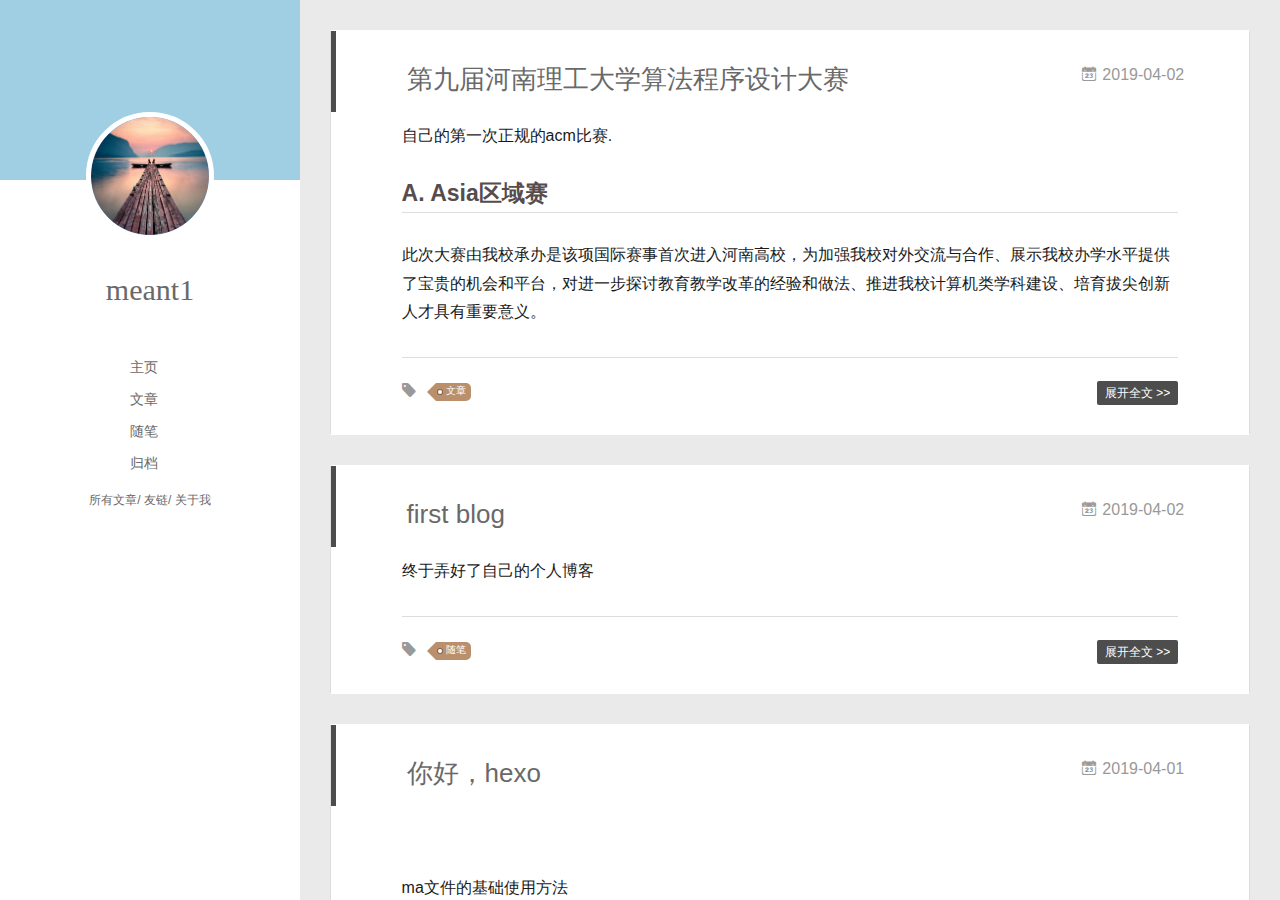
==== commit 50f4fc2d: "Site updated: 2019-04-03 18:23:03" ====
--- a/index.html
+++ b/index.html
@@ -171,13 +171,13 @@
     <div class="article-entry" itemprop="articleBody">
       
         <p>自己的第一次正规的acm比赛.</p>
-<h2 id="A-Asia区域赛"><a href="#A-Asia区域赛" class="headerlink" title="A. Asia区域赛"></a>A. Asia区域赛<br></h2><p>此次大赛由我校承办是该项国际赛事首次进入河南高校，为加强我校对外交流与合作、展示我校办学水平提供了宝贵的机会和平台，对进一步探讨教育教学改革的经验和做法、推进我校计算机类学科建设、培育拔尖创新人才具有重要意义。<br><br><strong>输入:</strong><br><br>本题没有输入要求.<br><br><strong>输出:</strong><br><br>请输出文中表述的发放奖牌个数，并单独占一行.<br><br><br><figure class="highlight c++"><table><tr><td class="gutter"><pre><span class="line">1</span><br><span class="line">2</span><br><span class="line">3</span><br><span class="line">4</span><br><span class="line">5</span><br><span class="line">6</span><br><span class="line">7</span><br><span class="line">8</span><br><span class="line">9</span><br></pre></td><td class="code"><pre><span class="line"> <span class="meta">#<span class="meta-keyword">include</span> <span class="meta-string">&lt;iostream&gt;</span></span></span><br><span class="line"> <span class="meta">#<span class="meta-keyword">include</span> <span class="meta-string">&lt;map&gt;</span></span></span><br><span class="line"> <span class="meta">#<span class="meta-keyword">include</span> <span class="meta-string">&lt;string&gt;</span></span></span><br><span class="line"> <span class="keyword">using</span> <span class="keyword">namespace</span> <span class="built_in">std</span>;</span><br><span class="line">    <span class="function"><span class="keyword">int</span> <span class="title">main</span><span class="params">()</span></span>&#123;</span><br><span class="line">    <span class="keyword">int</span> a=<span class="number">29</span>+<span class="number">58</span>+<span class="number">87</span>+<span class="number">11</span>+<span class="number">2</span>;</span><br><span class="line">    <span class="built_in">cout</span>&lt;&lt;a&lt;&lt;<span class="built_in">endl</span>;</span><br><span class="line">    <span class="keyword">return</span> <span class="number">0</span>;</span><br><span class="line">&#125;</span><br></pre></td></tr></table></figure></p>
-        
-      
-
-
-      
-    </div>
+<h2 id="A-Asia区域赛"><a href="#A-Asia区域赛" class="headerlink" title="A. Asia区域赛"></a>A. Asia区域赛</h2><p>此次大赛由我校承办是该项国际赛事首次进入河南高校，为加强我校对外交流与合作、展示我校办学水平提供了宝贵的机会和平台，对进一步探讨教育教学改革的经验和做法、推进我校计算机类学科建设、培育拔尖创新人才具有重要意义。<br>
+        
+      
+
+
+      
+    </p></div>
     <div class="article-info article-info-index">
       
       
--- a/main.0cf68a.css
+++ b/main.0cf68a.css
@@ -1 +1 @@
-.clearfix:after,.clearfix:before{content:"";display:table}.clearfix:after{clear:both}.left-col.show{box-shadow:0 0 6px 0 rgba(0,0,0,.75)}.mid-col,.mid-col.show .article,.tools-col,.tools-col .tools-section .search-tag.tagcloud .article-tag-list,.tools-col .tools-section .search-ul .search-tag span:hover,.tools-col .tools-section .search-ul .search-time span:hover,.tools-col .tools-section .search-ul .search-title:hover,.tools-col .tools-section .search-wrap .icon{transition:all .2s ease-in;-ms-transition:all .2s ease-in}@-webkit-keyframes leftIn{0%,60%,75%,90%,to{-webkit-animation-timing-function:cubic-bezier(.215,.61,.355,1);animation-timing-function:cubic-bezier(.215,.61,.355,1)}0%{-webkit-transform:translateZ(0);transform:translateZ(0)}60%{-webkit-transform:translate3d(358px,0,0);transform:translate3d(358px,0,0)}75%{-webkit-transform:translate3d(323px,0,0);transform:translate3d(323px,0,0)}90%{-webkit-transform:translate3d(338px,0,0);transform:translate3d(338px,0,0)}to{-webkit-transform:translate3d(333px,0,0);transform:translate3d(333px,0,0)}}@keyframes leftIn{0%,60%,75%,90%,to{-webkit-animation-timing-function:cubic-bezier(.215,.61,.355,1);animation-timing-function:cubic-bezier(.215,.61,.355,1)}0%{-webkit-transform:translateZ(0);transform:translateZ(0)}60%{-webkit-transform:translate3d(358px,0,0);transform:translate3d(358px,0,0)}75%{-webkit-transform:translate3d(323px,0,0);transform:translate3d(323px,0,0)}90%{-webkit-transform:translate3d(338px,0,0);transform:translate3d(338px,0,0)}to{-webkit-transform:translate3d(333px,0,0);transform:translate3d(333px,0,0)}}.mid-col.show{-webkit-animation-duration:.8s;animation-duration:.8s;-webkit-animation-fill-mode:both;animation-fill-mode:both;-webkit-animation-name:leftIn;animation-name:leftIn}@-webkit-keyframes leftOut{0%,60%,75%,90%,to{-webkit-animation-timing-function:cubic-bezier(.215,.61,.355,1);animation-timing-function:cubic-bezier(.215,.61,.355,1)}0%{-webkit-transform:translate3d(333px,0,0);transform:translate3d(333px,0,0)}60%{-webkit-transform:translate3d(-25px,0,0);transform:translate3d(-25px,0,0)}75%{-webkit-transform:translate3d(10px,0,0);transform:translate3d(10px,0,0)}90%{-webkit-transform:translate3d(-5px,0,0);transform:translate3d(-5px,0,0)}to{-webkit-transform:translateZ(0);transform:translateZ(0)}}@keyframes leftOut{0%,60%,75%,90%,to{-webkit-animation-timing-function:cubic-bezier(.215,.61,.355,1);animation-timing-function:cubic-bezier(.215,.61,.355,1)}0%{-webkit-transform:translate3d(333px,0,0);transform:translate3d(333px,0,0)}60%{-webkit-transform:translate3d(-25px,0,0);transform:translate3d(-25px,0,0)}75%{-webkit-transform:translate3d(10px,0,0);transform:translate3d(10px,0,0)}90%{-webkit-transform:translate3d(-5px,0,0);transform:translate3d(-5px,0,0)}to{-webkit-transform:translateZ(0);transform:translateZ(0)}}.mid-col.hide{-webkit-animation-duration:.8s;animation-duration:.8s;-webkit-animation-name:leftOut;animation-name:leftOut}@-webkit-keyframes smallLeftIn{0%,60%,75%,90%,to{-webkit-animation-timing-function:cubic-bezier(.215,.61,.355,1);animation-timing-function:cubic-bezier(.215,.61,.355,1)}0%{-webkit-transform:translateZ(0);transform:translateZ(0)}60%{-webkit-transform:translate3d(325px,0,0);transform:translate3d(325px,0,0)}75%{-webkit-transform:translate3d(290px,0,0);transform:translate3d(290px,0,0)}90%{-webkit-transform:translate3d(305px,0,0);transform:translate3d(305px,0,0)}to{-webkit-transform:translate3d(300px,0,0);transform:translate3d(300px,0,0)}}@keyframes smallLeftIn{0%,60%,75%,90%,to{-webkit-animation-timing-function:cubic-bezier(.215,.61,.355,1);animation-timing-function:cubic-bezier(.215,.61,.355,1)}0%{-webkit-transform:translateZ(0);transform:translateZ(0)}60%{-webkit-transform:translate3d(325px,0,0);transform:translate3d(325px,0,0)}75%{-webkit-transform:translate3d(290px,0,0);transform:translate3d(290px,0,0)}90%{-webkit-transform:translate3d(305px,0,0);transform:translate3d(305px,0,0)}to{-webkit-transform:translate3d(300px,0,0);transform:translate3d(300px,0,0)}}.tools-col.show{-webkit-animation-duration:.8s;animation-duration:.8s;-webkit-animation-fill-mode:both;animation-fill-mode:both;-webkit-animation-name:smallLeftIn;animation-name:smallLeftIn}@-webkit-keyframes smallleftOut{0%,60%,75%,90%,to{-webkit-animation-timing-function:cubic-bezier(.215,.61,.355,1);animation-timing-function:cubic-bezier(.215,.61,.355,1)}0%{-webkit-transform:translate3d(333px,0,0);transform:translate3d(333px,0,0)}60%{-webkit-transform:translate3d(-25px,0,0);transform:translate3d(-25px,0,0)}75%{-webkit-transform:translate3d(10px,0,0);transform:translate3d(10px,0,0)}90%{-webkit-transform:translate3d(-5px,0,0);transform:translate3d(-5px,0,0)}to{-webkit-transform:translateZ(0);transform:translateZ(0)}}@keyframes smallleftOut{0%,60%,75%,90%,to{-webkit-animation-timing-function:cubic-bezier(.215,.61,.355,1);animation-timing-function:cubic-bezier(.215,.61,.355,1)}0%{-webkit-transform:translate3d(333px,0,0);transform:translate3d(333px,0,0)}60%{-webkit-transform:translate3d(-25px,0,0);transform:translate3d(-25px,0,0)}75%{-webkit-transform:translate3d(10px,0,0);transform:translate3d(10px,0,0)}90%{-webkit-transform:translate3d(-5px,0,0);transform:translate3d(-5px,0,0)}to{-webkit-transform:translateZ(0);transform:translateZ(0)}}.tools-col.hide{-webkit-animation-duration:.8s;animation-duration:.8s;-webkit-animation-fill-mode:both;animation-fill-mode:both;-webkit-animation-name:smallleftOut;animation-name:smallleftOut}html{-ms-text-size-adjust:100%;-webkit-text-size-adjust:100%;-webkit-tap-highlight-color:transparent;height:100%}body{margin:0;font-size:14px;font-family:Helvetica Neue,Helvetica,STHeiTi,Arial,sans-serif;line-height:1.5;color:#333;background-color:#fff;min-height:100%}article,aside,details,figcaption,figure,footer,header,hgroup,main,menu,nav,section,summary{display:block}audio,canvas,progress,video{display:inline-block}audio:not([controls]){display:none;height:0}progress{vertical-align:baseline}[hidden],template{display:none}a{background:transparent;text-decoration:none;color:#08c}a:active{outline:0}abbr[title]{border-bottom:1px dotted}b,strong{font-weight:700}dfn{font-style:italic}mark{background:#ff0;color:#000}small{font-size:80%}sub,sup{font-size:75%;line-height:0;position:relative;vertical-align:baseline}sup{top:-.5em}sub{bottom:-.25em}img{border:0;vertical-align:middle;max-width:100%}svg:not(:root){overflow:hidden}pre{overflow:auto;white-space:pre;white-space:pre-wrap;word-wrap:break-word}code,kbd,pre,samp{font-family:monospace,monospace;font-size:1em}button,input,optgroup,select,textarea{color:inherit;font:inherit;margin:0;vertical-align:middle}button,input,select{overflow:visible}button,select{text-transform:none}button,html input[type=button],input[type=reset],input[type=submit]{-webkit-appearance:button;cursor:pointer}[disabled]{cursor:default}button::-moz-focus-inner,input::-moz-focus-inner{border:0;padding:0}input{line-height:normal}input[type=checkbox],input[type=radio]{box-sizing:border-box;padding:0}input[type=number]::-webkit-inner-spin-button,input[type=number]::-webkit-outer-spin-button{height:auto}input[type=search]{-webkit-appearance:textfield;box-sizing:border-box}input[type=search]::-webkit-search-cancel-button,input[type=search]::-webkit-search-decoration{-webkit-appearance:none}fieldset{border:1px solid silver;margin:0 2px;padding:.35em .625em .75em}legend{border:0;padding:0}textarea{overflow:auto;resize:vertical;vertical-align:top}optgroup{font-weight:700}button,input,select,textarea{outline:0}input,textarea{-webkit-user-modify:read-write-plaintext-only}input::-ms-clear,input::-ms-reveal{display:none}input::-moz-placeholder,textarea::-moz-placeholder{color:#999}input:-ms-input-placeholder,textarea:-ms-input-placeholder{color:#999}input::-webkit-input-placeholder,textarea::-webkit-input-placeholder{color:#999}.placeholder{color:#999}table{border-collapse:collapse;border-spacing:0}td,th{padding:0}blockquote,figure,form,h1,h2,h3,h4,h5,h6,p{margin:0}dd,dl,li,ol,ul{margin:0;padding:0}ol,ul{list-style:none outside none}h1,h2,h3{line-height:2;font-weight:400}h1{font-size:18px}h2{font-size:16px}h3{font-size:14px}i{font-style:normal}*{box-sizing:border-box}@font-face{font-family:iconfont;src:url(./fonts/iconfont.b322fa.eot);src:url(./fonts/iconfont.b322fa.eot#iefix) format("embedded-opentype"),url(./fonts/iconfont.8c627f.woff) format("woff"),url(./fonts/iconfont.16acc2.ttf) format("truetype"),url(./fonts/iconfont.45d7ee.svg#iconfont) format("svg")}[class*=" icon-"],[class^=icon-]{font-family:iconfont!important;speak:none;font-size:16px;font-style:normal;font-weight:400;font-variant:normal;text-transform:none;line-height:1;-webkit-font-smoothing:antialiased;-moz-osx-font-smoothing:grayscale}.icon-twitter:before{content:"\E600"}.icon-facebook:before{content:"\E601"}.icon-clock:before{content:"\E602"}.icon-mail:before{content:"\E609"}.icon-link:before{content:"\E6AB"}.icon-search:before{content:"\E65B"}.icon-smile:before{content:"\E64A"}.icon-roundrightfill:before{content:"\E65A"}.icon-list:before{content:"\E682"}.icon-book:before{content:"\E6FE"}.icon-home:before{content:"\E6BB"}.icon-share:before{content:"\E618"}.icon-back:before{content:"\E625"}.icon-qq:before{content:"\E62D"}.icon-weibo:before{content:"\E619"}.icon-segmentfault:before{content:"\E603"}.icon-sort:before{content:"\E700"}.icon-jianshu:before{content:"\E613"}.icon-circle-left:before{content:"\E71F"}.icon-circle-right:before{content:"\E720"}.icon-loading:before{content:"\E614"}.icon-acfun:before{content:"\E604"}.icon-close:before{content:"\E60C"}.icon-tumblr:before{content:"\E6B0"}.icon-calendar:before{content:"\E667"}.icon-rss:before{content:"\E877"}.icon-price-tags:before{content:"\E6F9"}.icon-quo-left:before{content:"\E7F5"}.icon-quo-right:before{content:"\E7F6"}.icon-back1:before{content:"\E64E"}.icon-github:before{content:"\E735"}.icon-film:before{content:"\E7B7"}.icon-weixin:before{content:"\E61F"}.icon-qzone:before{content:"\E680"}.icon-category:before{content:"\E605"}.icon-douban:before{content:"\E64C"}.icon-roundleftfill:before{content:"\E799"}.icon-tuding:before{content:"\E651"}.icon-zhihu:before{content:"\E61B"}.icon-linkedin:before{content:"\E6D4"}.icon-google:before{content:"\E635"}.icon-plane:before{content:"\E62F"}.icon-bilibili:before{content:"\E622"}.icon-psn:before{content:"\E6C7"}body,button,input,select,textarea{color:#1a1a1a;font-family:lucida grande,lucida sans unicode,lucida,helvetica,Hiragino Sans GB,Microsoft YaHei,WenQuanYi Micro Hei,sans-serif;font-size:16px;font-size:1rem;line-height:1.75}body{overflow-y:hidden;background:#eaeaea}#container,body,html{height:100%;overflow-x:hidden;overflow-y:auto}#mobile-nav{display:none}#container{position:relative;min-height:100%}#container .anm-canvas{display:none}#container.show .anm-canvas{display:block;position:fixed}.body-wrap{margin-bottom:80px}.mid-col{position:absolute;right:0;min-height:100%;background:#eaeaea;left:300px;width:auto}.mid-col.show{background:none;opacity:.9}.mid-col.show .article{background:hsla(0,0%,100%,.3)}.left-col{background:#fff;width:300px;position:fixed;opacity:1;transition:all .2s ease-in;height:100%;z-index:999}.left-col .overlay{width:100%;height:180px;position:absolute}.left-col .intrude-less{width:76%;text-align:center;margin:112px auto 0}.left-col #header{width:100%;height:300px;position:relative;border-bottom:1px solid color-border}.left-col #header a{color:#696969}.left-col #header a:hover{color:#b0a0aa}.left-col #header .header-subtitle{text-align:center;color:#999;font-size:14px;line-height:25px;overflow:hidden;text-overflow:ellipsis;display:-webkit-box;-webkit-line-clamp:2;-webkit-box-orient:vertical}.left-col #header .header-menu{font-weight:300;line-height:31px;text-transform:uppercase;float:none;min-height:150px;margin-left:-12px;text-align:center;display:-webkit-box;-webkit-box-orient:horizontal;-webkit-box-pack:center;-webkit-box-align:center}.left-col #header .header-menu li{cursor:default}.left-col #header .header-menu li a{font-size:14px;min-width:300px}.left-col #header .header-smart-menu{font-size:12px;margin-bottom:20px}.left-col #header .header-smart-menu a:after{content:"/"}.left-col #header .header-smart-menu a:last-child:after{content:""}.left-col #header .profilepic{display:block;border:5px solid #fff;border-radius:300px;width:128px;height:128px;margin:0 auto;position:relative;overflow:hidden;background:#88acdb;-webkit-transition:all .2s ease-in;display:-webkit-box;-webkit-box-orient:horizontal;-webkit-box-pack:center;-webkit-box-align:center;text-align:center}.left-col #header .profilepic img{border-radius:300px;opacity:1;-webkit-transition:all .2s ease-in}.left-col #header .profilepic img.show{width:100%;height:100%;opacity:1}.left-col #header .header-author{text-align:center;margin:.67em 0;font-family:Roboto,serif;font-size:30px;transition:.3s}::-webkit-scrollbar{width:10px;height:10px}::-webkit-scrollbar-button{width:0;height:0}::-webkit-scrollbar-button:end:decrement,::-webkit-scrollbar-button:start:increment{display:none}::-webkit-scrollbar-corner{display:block}::-webkit-scrollbar-thumb{border-radius:8px;background-color:rgba(0,0,0,.2)}::-webkit-scrollbar-thumb:hover{border-radius:8px;background-color:rgba(0,0,0,.5)}::-webkit-scrollbar-thumb,::-webkit-scrollbar-track{border-right:1px solid transparent;border-left:1px solid transparent}::-webkit-scrollbar-track:hover{background-color:rgba(0,0,0,.15)}::-webkit-scrollbar-button:start{width:10px;height:10px;background:url(./img/scrollbar_arrow.png) no-repeat 0 0}::-webkit-scrollbar-button:start:hover{background:url(./img/scrollbar_arrow.png) no-repeat -15px 0}::-webkit-scrollbar-button:start:active{background:url(./img/scrollbar_arrow.png) no-repeat -30px 0}::-webkit-scrollbar-button:end{width:10px;height:10px;background:url(./img/scrollbar_arrow.png) no-repeat 0 -18px}::-webkit-scrollbar-button:end:hover{background:url(./img/scrollbar_arrow.png) no-repeat -15px -18px}::-webkit-scrollbar-button:end:active{background:url(./img/scrollbar_arrow.png) no-repeat -30px -18px}.article-entry .highlight,.article-entry pre{background:#FFFAFA;margin:10px 0;padding:10px;overflow:auto;color:#fff;font-size:.9em;line-height:22.400000000000002px}.article-entry .gist .gist-file .gist-data .line-numbers,.article-entry .highlight .gutter pre,.article-entry .highlight .gutter pre .line{color:#666}.article-entry code,.article-entry pre{font-family:Source Code Pro,Consolas,Monaco,Menlo,monospace}.article-entry code{background:#eee;padding:0 .3em;border:none}.article-entry pre code{background:none;text-shadow:none;padding:0;color:#233333}.article-entry .highlight{border-radius:4px}.article-entry .highlight pre{border:none;margin:0;padding:0}.article-entry .highlight table{margin:0;width:auto}.article-entry .highlight td{border:none;padding:0}.article-entry .highlight figcaption{color:highlight-comment;line-height:1em;margin-bottom:1em}.article-entry .highlight figcaption:after,.article-entry .highlight figcaption:before{content:"";display:table}.article-entry .highlight figcaption:after{clear:both}.article-entry .highlight figcaption a{float:right}.article-entry .highlight .gutter pre{text-align:right;padding-right:20px}.article-entry .highlight .gutter pre .line{text-shadow:none}.article-entry .highlight .line{color:#233333;min-height:19px}.article-entry .gist{margin:0 -20px;border-style:solid;border-color:#ddd;border-width:1px 0;background:#272822;padding:15px 20px 15px 0}.article-entry .gist .gist-file{border:none;font-family:Source Code Pro,Consolas,Monaco,Menlo,monospace;margin:0}.article-entry .gist .gist-file .gist-data{background:none;border:none}.article-entry .gist .gist-file .gist-data .line-numbers{background:none;border:none;padding:0 20px 0 0}.article-entry .gist .gist-file .gist-data .line-data{padding:0!important}.article-entry .gist .gist-file .highlight{margin:0;padding:0;border:none}.article-entry .gist .gist-file .gist-meta{background:#272822;color:highlight-comment;font:.85em Helvetica Neue,Helvetica,Arial,sans-serif;text-shadow:0 0;padding:0;margin-top:1em;margin-left:20px}.article-entry .gist .gist-file .gist-meta a{color:#258fb8;font-weight:400}.article-entry .gist .gist-file .gist-meta a:hover{text-decoration:underline}pre .comment{color:#75715e}pre .class .params,pre .function .keyword,pre .keyword{color:#66d9ef}pre .css .value,pre .doctype,pre .function,pre .params,pre .tag{color:#fff}pre .at_rule,pre .at_rule .keyword,pre .css~* .tag,pre .preprocessor,pre .preprocessor .keyword,pre .title{color:#f92672}pre .attribute,pre .built_in,pre .class,pre .css~* .class,pre .function .title{color:#a6e22e}pre .string,pre .value{color:#e6db74}pre .number{color:#7163d7}pre .css~* .id,pre .id{color:#fd971f}#header .tagcloud a{color:#fff}.tagcloud a{display:inline-block;text-decoration:none;font-weight:400;font-size:10px;color:#fff;height:18px;line-height:18px;float:left;padding:0 5px 0 10px;position:relative;border-radius:0 5px 5px 0;margin:5px 9px 5px 8px;font-family:Menlo,Monaco,Andale Mono,lucida console,Courier New,monospace}.tagcloud a:hover{opacity:.8}.tagcloud a:before{content:" ";width:0;height:0;position:absolute;top:0;left:-18px;border:9px solid transparent}.tagcloud a:after{content:" ";width:4px;height:4px;background-color:#fff;border-radius:4px;box-shadow:0 0 0 1px rgba(0,0,0,.3);position:absolute;top:7px;left:2px}.tagcloud a.color1{background:#ff945c}.tagcloud a.color1:before{border-right-color:#ff945c}.tagcloud a.color2{background:#cc8167}.tagcloud a.color2:before{border-right-color:#cc8167}.tagcloud a.color3{background:#ba8f6c}.tagcloud a.color3:before{border-right-color:#ba8f6c}.tagcloud a.color4{background:#94635c}.tagcloud a.color4:before{border-right-color:#94635c}.tagcloud a.color5{background:#7b5d5f}.tagcloud a.color5:before{border-right-color:#7b5d5f}.article-tag-list .article-tag-list-item{float:left}.article-pop-out .icon-tuding{color:#999;float:left;margin-right:10px;margin-top:6px}.article-category,.article-category .article-tag-list,.article-tag,.article-tag .article-tag-list{float:left}.article-category .icon,.article-tag .icon{color:#999;float:left;margin-right:10px;margin-top:6px}.article-pop-out{float:left}.archive-article-date{color:#999;margin-right:7.6923%;float:right}.archive-article-date .icon{margin:5px 5px 5px 0}.glass{background-color:rgba(54,70,93,.9);z-index:998;transition:opacity .15s;width:100%;height:100%;display:none}.glass,.tagcloud-ctn{left:0;opacity:1;bottom:0;position:fixed;right:0;top:0}.tagcloud-ctn{z-index:90120;background-size:100% 100%}.tagcloud-ctn .tagcloud-global{position:fixed;top:50%;left:50%;margin-top:-115px;margin-left:-315px;width:630px}.tagcloud-ctn .tagcloud-global a{width:80px;height:80px;border-radius:50%;background:#f2992e;color:#fff;display:block;float:left;line-height:80px;text-align:center}.tagcloud-ctn .tagcloud-global .tab-post-types .tab-post-type:first-child .post-type-icon{background:#f2992e}.tagcloud-ctn .tagcloud-global .tab-post-types .tab-post-type:nth-child(2) .post-type-icon{background:#56bc8a}.tagcloud-ctn .tagcloud-global .tab-post-types .tab-post-type:nth-child(3) .post-type-icon{background:#4aa8d8}.tagcloud-ctn .tagcloud-global .tab-post-types .tab-post-type:nth-child(4) .post-type-icon{background:#a77dc2}.tagcloud-ctn .tagcloud-global .tab-post-types .tab-post-type:nth-child(5) .post-type-icon{background:#dd765d}#header .header-nav{width:100%;position:absolute;transition:-webkit-transform .3s ease-in;transition:transform .3s ease-in;transition:transform .3s ease-in,-webkit-transform .3s ease-in}#header .header-nav .social{margin-top:10px;text-align:center;display:-webkit-box;display:-ms-flexbox;display:flex;-ms-flex-wrap:wrap;flex-wrap:wrap;-webkit-box-pack:center;-ms-flex-pack:center;justify-content:center}#header .header-nav .social a{border-radius:50%;display:-moz-inline-stack;display:inline-block;vertical-align:middle;*vertical-align:auto;zoom:1;*display:inline;margin:0 8px 15px;transition:.3s;text-align:center;color:#fff;opacity:.7;width:28px;height:28px;line-height:26px}#header .header-nav .social a:hover{opacity:1}#header .header-nav .social a.weibo{background:#aaf;border:1px solid #aaf}#header .header-nav .social a.weibo:hover{border:1px solid #aaf}#header .header-nav .social a.segmentfault{background:#009a61;border:1px solid #009a61}#header .header-nav .social a.segmentfault:hover{border:1px solid #009a61}#header .header-nav .social a.rss{background:#ef7522;border:1px solid #ef7522}#header .header-nav .social a.rss:hover{border:1px solid #cf5d0f}#header .header-nav .social a.github{background:#afb6ca;border:1px solid #afb6ca}#header .header-nav .social a.github:hover{border:1px solid #909ab6}#header .header-nav .social a.facebook{background:#3b5998;border:1px solid #3b5998}#header .header-nav .social a.facebook:hover{border:1px solid #2d4373}#header .header-nav .social a.google{background:#c83d20;border:1px solid #c83d20}#header .header-nav .social a.google:hover{border:1px solid #9c3019}#header .header-nav .social a.twitter{background:#55cff8;border:1px solid #55cff8}#header .header-nav .social a.twitter:hover{border:1px solid #24c1f6}#header .header-nav .social a.linkedin{background:#005a87;border:1px solid #005a87}#header .header-nav .social a.linkedin:hover{border:1px solid #006b98}#header .header-nav .social a.acfun{background:#fd4c5d;border:1px solid #fd4c5d}#header .header-nav .social a.acfun:hover{border:1px solid #fd4c5d}#header .header-nav .social a.bilibili{background:#e15280;border:1px solid #e15280}#header .header-nav .social a.bilibili:hover{border:1px solid #e15280}#header .header-nav .social a.zhihu{background:#0078d8;border:1px solid #0078d8}#header .header-nav .social a.zhihu:hover{border:1px solid #0078d8}#header .header-nav .social a.douban{background:#06c611;border:1px solid #06c611}#header .header-nav .social a.douban:hover{border:1px solid #06c611}#header .header-nav .social a.mail{background:#005a87;border:1px solid #005a87}#header .header-nav .social a.mail:hover{border:1px solid #006b98}#header .header-nav .social a.jianshu{background:#ff5722;border:1px solid #ff5722}#header .header-nav .social a.jianshu:hover{border:1px solid #ff5722}#header .header-nav .social a.weixin{background:#4caf50;border:1px solid #4caf50}#header .header-nav .social a.weixin:hover{border:1px solid #4caf50}#header .header-nav .social a.qq{background:#34baad;border:1px solid #34baad}#header .header-nav .social a.qq:hover{border:1px solid #34baad}#header .header-nav .social a.psn{background:#086ef6;border:1px solid #086ef6}#header .header-nav .social a.psn:hover{border:1px solid #086ef6}#page-nav{text-align:center;margin-top:30px}#page-nav .page-number{width:20px;height:25px;background:#4d4d4d;display:inline-block;color:#fff;line-height:25px;font-size:12px;margin:0 5px 30px;border-radius:2px}#page-nav .page-number:hover{background:#5e5e5e}#page-nav .current{background:#88acdb;cursor:default}#page-nav .current:hover{background:#88acdb}#page-nav .extend{color:#4d4d4d;margin:0 27px;opacity:1}#page-nav .extend:hover{color:#5e5e5e}#page-nav:hover .extend{opacity:1}.archives-wrap{position:relative;margin:0 30px;padding-right:60px;border-bottom:1px solid #eee;background:#fff}.archives-wrap:first-child{margin-top:30px}.archives-wrap:last-child{margin-bottom:80px}.archives-wrap .archive-year-wrap{line-height:35px;width:200px;position:absolute;padding-top:15px;font-size:1.8em;z-index:1}.archives-wrap .archive-year-wrap a{color:#666;font-weight:700;padding-left:48px}.archives{position:relative}.archives .article-info{border:none}.archives .archive-article{margin-left:200px;padding:20px 0;border-bottom:1px solid #eee;border-top:1px solid #fff;position:relative}.archives .archive-article:first-child{border-top:none}.archives .archive-article:last-child{border-bottom:none}.archives .archive-article-title{font-size:16px;color:#333;transition:color .3s}.archives .archive-article-title:hover{color:#657b83}.archives .archive-article-title span{display:block;color:#a8a8a8;font-size:12px;line-height:14px;height:7px;padding-left:2px}.archives .archive-article-title span:before{display:inline-block;content:"\201C";font-family:serif;font-size:30px;float:left;margin:4px 4px 0 -12px;color:#c8c8c8}.archive-article-inner .icon-clock{margin-right:5px}.archive-article-inner .archive-article-header{position:relative;min-height:36px}.archive-article-inner .article-meta{position:relative;float:right;margin-top:-10px;color:#555;background:none;text-align:right;width:auto}.archive-article-inner .article-meta .article-date time{color:#aaa}.archive-article-inner .article-meta .archive-article-date,.archive-article-inner .article-meta .article-tag-list{margin-right:30px;display:-moz-inline-stack;display:inline-block;vertical-align:middle;zoom:1;color:#666;font-size:14px}.archive-article-inner .article-meta .archive-article-date{cursor:default;font-size:12px;margin-bottom:5px;margin-top:-10px;margin-right:0}.archive-article-inner .article-meta .article-category:before{float:left;margin-top:1px;left:15px}.archive-article-inner .article-meta .article-category .article-category-link{width:auto;max-width:83px;padding-left:10px}.archive-article-inner .article-meta .article-tag-list{margin-top:0}.archive-article-inner .article-meta .article-tag-list:before{left:15px}.archive-article-inner .article-meta .article-tag-list .article-tag-list-item{display:inline-block;width:auto;max-width:83px;padding-left:8px;font-size:12px}.tools-col{width:300px;height:100%;position:fixed;left:0;top:0;z-index:0;padding:0;opacity:0;-webkit-overflow-scrolling:touch;overflow-scrolling:touch}.tools-col.show{opacity:1}.tools-col.hide{z-index:0}.tools-col .tools-nav{display:none}.tools-col .tools-section,.tools-col .tools-wrap{height:100%;color:#e5e5e5;width:360px;overflow:hidden;overflow-y:auto}.tools-col .tools-section ::-webkit-scrollbar,.tools-col .tools-wrap ::-webkit-scrollbar{display:none}.tools-col .tools-section .search-wrap{width:310px;margin:20px 20px 10px;position:relative}.tools-col .tools-section .search-wrap .search-ipt{width:310px;color:#fff;background:none;border:none;border-bottom:2px solid #fff;font-family:Roboto,serif}.tools-col .tools-section .search-wrap .icon{position:absolute;right:0;top:7px;color:#fff;cursor:pointer}.tools-col .tools-section .search-wrap .icon:hover{-webkit-transform:scale(1.2);transform:scale(1.2)}.tools-col .tools-section .search-wrap ::-webkit-input-placeholder{color:#ededed}.tools-col .tools-section .search-tag.tagcloud{text-align:center;position:relative}.tools-col .tools-section .search-tag.tagcloud .search-tag-wording{font-size:12px;float:right;margin:4px 75px 0 0}.tools-col .tools-section .search-tag.tagcloud .search-switch{width:40px;height:25px;display:block}.tools-col .tools-section .search-tag.tagcloud .search-switch input{width:40px;height:14px;position:absolute;top:0;right:30px;z-index:2;border:0;background:0 0;-webkit-appearance:none;outline:0}.tools-col .tools-section .search-tag.tagcloud .search-switch input:before{content:"";width:40px;height:14px;border:1px solid #bdcabc;background-color:#fdfdfd;border-radius:20px;cursor:pointer;display:inline-block;position:relative;vertical-align:middle;box-sizing:content-box;box-shadow:inset 0 0 0 0 #dfdfdf;transition:border .4s,box-shadow .4s;background-clip:content-box}.tools-col .tools-section .search-tag.tagcloud .search-switch input:checked:before{border-color:#64bd63;box-shadow:inset 0 0 0 .16rem #64bd63;background-color:#64bd63;transition:border .4s,box-shadow .4s,background-color 1.2s}.tools-col .tools-section .search-tag.tagcloud .search-switch input:checked:after{left:27px;background:#fff}.tools-col .tools-section .search-tag.tagcloud .search-switch input:after{content:"";width:14px;height:14px;position:absolute;top:16px;left:2px;-webkit-transform:translateY(-50%);border-radius:100%;background-color:#91c0f1;box-shadow:0 1px 1px rgba(0,0,0,.4);transition:left .2s;cursor:pointer}.tools-col .tools-section .search-tag.tagcloud .article-tag-list{display:none;margin:15px 10px 0;padding:10px;background:hsla(0,0%,100%,.2)}.tools-col .tools-section .search-tag.tagcloud .article-tag-list.show{display:block}.tools-col .tools-section .search-tag.tagcloud .a{float:none}.tools-col .tools-section .search-ul{margin-top:10px;color:rgba(77,77,77,.75);-webkit-overflow-scrolling:touch;overflow-scrolling:touch;overflow-y:auto}.tools-col .tools-section .search-ul .search-li{padding:10px 20px;border-bottom:1px dotted #dcdcdc}.tools-col .tools-section .search-ul .search-li:hover{background:hsla(0,0%,100%,.2)}.tools-col .tools-section .search-ul .search-title{overflow:hidden;white-space:nowrap;text-overflow:ellipsis;display:block;color:#fffff8;text-shadow:1px 1px rgba(77,77,77,.25)}.tools-col .tools-section .search-ul .search-title .icon{margin-right:10px;color:#fffdd8}.tools-col .tools-section .search-ul .search-title:hover{color:#fff}.tools-col .tools-section .search-ul .search-tag,.tools-col .tools-section .search-ul .search-time{font-size:12px;color:#fffdd8;margin-right:10px}.tools-col .tools-section .search-ul .search-tag .icon,.tools-col .tools-section .search-ul .search-time .icon{margin-right:0}.tools-col .tools-section .search-ul .search-tag span,.tools-col .tools-section .search-ul .search-time span{cursor:pointer}.tools-col .tools-section .search-ul .search-tag span:hover,.tools-col .tools-section .search-ul .search-time span:hover{color:#fff}.tools-col .tools-section .search-ul .search-time{float:left}.tools-col .tools-section .search-ul .search-tag span{margin-right:5px}.tools-col .tools-section-friends{padding-top:30px}.tools-col .aboutme-wrap{display:-webkit-box;display:-ms-flexbox;display:flex;-webkit-box-align:center;-ms-flex-align:center;align-items:center;-webkit-box-pack:center;-ms-flex-pack:center;justify-content:center;width:100%;height:100%;color:#fffdd8;text-shadow:1px 1px rgba(77,77,77,.45)}.body-wrap>article{position:relative}@-webkit-keyframes cd-bounce-1{0%{opacity:0;-webkit-transform:scale(1)}60%{opacity:1;-webkit-transform:scale(1.01)}to{-webkit-transform:scale(1)}}@keyframes cd-bounce-1{0%{opacity:0;-webkit-transform:scale(1);transform:scale(1)}60%{opacity:1;-webkit-transform:scale(1.01);transform:scale(1.01)}to{-webkit-transform:scale(1);transform:scale(1)}}.article{margin:30px;position:relative;border:1px solid #ddd;border-top:1px solid #fff;border-bottom:1px solid #fff;background:#fff;transition:all .2s ease-in}.article img{max-width:100%}.article-inner h1.article-title,.article-title{color:#696969;margin-left:0;font-weight:300;line-height:35px;margin-bottom:20px;font-size:26px;transition:color .3s}.article-header{border-left:5px solid #4d4d4d;padding:30px 0 15px 25px;padding-left:7.6923%}.article-meta{width:150px;font-size:14;text-align:right;position:absolute;right:0;top:23px;text-align:center;z-index:1}.article-meta time{color:#aaa}.article-meta time .icon-clock{margin-right:8px;font-size:16px}.article-more-link{margin-top:0;text-align:left;float:right}.article-more-link a{background:#4d4d4d;color:#fff;font-size:12px;padding:5px 8px;line-height:16px;border-radius:2px;transition:background .3s}.article-more-link a:hover{background:#3c3c3c}.article-more-link a.hidden{visibility:hidden}.article-info.info-on-right{margin:10px 0 0;float:right}.article-info-index.article-info{padding-top:20px;margin:30px 7.6923% 0;min-height:72px;border-top:1px solid #ddd}.article-info-post.article-info{padding:0;border:none;margin:-30px 0 20px 7.6923%}.article-inner p{margin:0 0 1.75em}.article-inner{border-color:#d1d1d1}.article-inner h1{font-size:28px;font-size:1.75rem;line-height:1.25;margin-top:2em;margin-bottom:1em}.article-inner h2{font-size:23px;font-size:1.4375rem;line-height:1.2173913043;margin-top:2.4347826087em;margin-bottom:1.2173913043em}.article-inner h3{font-size:19px;font-size:1.1875rem;line-height:1.1052631579;margin-top:2.9473684211em;margin-bottom:1.4736842105em}.article-inner h4,.article-inner h5,.article-inner h6{font-size:16px;font-size:1rem;line-height:1.3125;margin-top:3.5em;margin-bottom:1.75em}.article-inner h4{letter-spacing:.140625em;text-transform:uppercase}.article-inner h6{font-style:italic}.article-inner h1,.article-inner h2,.article-inner h3,.article-inner h4,.article-inner h5,.article-inner h6{font-weight:900}.article-inner h1:first-child,.article-inner h2:first-child,.article-inner h3:first-child,.article-inner h4:first-child,.article-inner h5:first-child,.article-inner h6:first-child{margin-top:0}.article-inner h1:first-child{margin-bottom:10px;display:inline}.article-entry{line-height:1.8em;padding-right:7.6923%;padding-left:7.6923%}.article-entry p{margin-top:10px}.article-entry li code,.article-entry p code{padding:1px 3px;margin:0 3px;background:#ddd;border:1px solid #ccc;font-family:Menlo,Monaco,Andale Mono,lucida console,Courier New,monospace;word-wrap:break-word;font-size:14px}.article-entry blockquote{background:#ddd;border-left:5px solid #ccc;padding:15px 20px;margin-top:10px;border-left:5px solid #657b83;background:#f6f6f6}.article-entry blockquote p{margin-top:0;margin-bottom:0}.article-entry em{font-style:normal}.article-entry ul li:before{content:"";width:6px;height:6px;border:1px solid #999;border-radius:10px;background:#aaa;display:inline-block;margin-right:10px;float:left;margin-top:10px}.article-entry ol{counter-reset:item}.article-entry ol li:before{counter-increment:item;content:counter(item) ".";margin-right:10px}.article-entry ol,.article-entry ul{font-size:14px;margin:10px 0}.article-entry li ol,.article-entry li ul{margin-left:30px}.article-entry li ol li:before,.article-entry li ul li:before{content:"";background:#dedede}.article-entry h1{margin-top:30px}.article-entry h2,.article-entry h3,.article-entry h4,.article-entry h5,.article-entry h6{margin-top:20px;font-weight:700;color:#574c4c;padding-bottom:5px;border-bottom:1px solid #ddd}.article-entry video{max-width:100%}.article-entry strong{font-weight:700}.article-entry .caption{display:block;font-size:.8em;color:#aaa}.article-entry hr{height:0;margin-top:20px;margin-bottom:20px;border-left:0;border-right:0;border-top:1px solid #ddd;border-bottom:1px solid #fff}.article-entry pre{line-height:1.5;margin-top:10px;padding:5px 15px;overflow-x:auto;color:#657b83;border:1px solid #ccc;text-shadow:0 1px #444;font-family:Menlo,Monaco,Andale Mono,lucida console,Courier ////////////////////////////////////////////////////New,monospace}.article-entry pre code{font-size:14px}.article-entry table{width:100%;border:1px solid #dedede;margin:15px 0;border-collapse:collapse}.article-entry table td,.article-entry table tr{height:35px}.article-entry table thead tr{background:#f8f8f8}.article-entry table tbody tr:hover{background:#efefef}.article-entry table td,.article-entry table th{border:1px solid #dedede;padding:0 10px}.article-entry figure table{border:none;width:auto;margin:0}.article-entry figure table tbody tr:hover{background:none}#article-nav{margin:0 0 20px;padding:0 32px 10px;min-height:30px}#article-nav .article-nav-link-wrap{font-size:14px}#article-nav .article-nav-link-wrap .article-nav-title{display:inline-block;font-size:16px;transition:color .3s}#article-nav .article-nav-link-wrap:hover .article-nav-title,#article-nav .article-nav-link-wrap:hover i{color:#4d4d4d}#article-nav #article-nav-older{float:right}#disqus_thread,#gitment-ctn,#SOHUCS,.cloud-tie-wrapper,.duoshuo{padding:0 30px!important;min-height:20px}#SOHUCS #SOHU_MAIN .module-cmt-list .block-cont-gw{border-bottom:1px dashed #c8c8c8!important}.share-wrap{min-height:20px}.share-btn{float:right;position:relative}.share-icons{display:-webkit-box;display:-ms-flexbox;display:flex;-webkit-box-pack:center;-ms-flex-pack:center;justify-content:center;-webkit-box-align:center;-ms-flex-align:center;align-items:center;-ms-flex-wrap:wrap;flex-wrap:wrap}.share-icons a{border:1px solid #fff;border-radius:50%;display:-moz-inline-stack;display:inline-block;vertical-align:middle;zoom:1;margin:10px;transition:.3s;text-align:center;color:#fff;opacity:.7;width:28px;height:28px;line-height:26px;text-shadow:1px 1px 1px #509eb7}.share-icons a:active{color:#fff}.share-icons a:hover{-webkit-transform:scale(1.2);transform:scale(1.2)}.share-icons a.share-outer{border:none;color:#fff;background:#4d4d4d;text-shadow:none}.page-modal{position:fixed;top:24%;left:50%;z-index:1001;padding:20px;text-align:center;color:#727272;background:#fff;border-radius:4px;box-shadow:0 2px 5px 0 rgba(0,0,0,.16),0 2px 10px 0 rgba(0,0,0,.12);opacity:0;-webkit-transform:translate(-50%,-200%);transform:translate(-50%,-200%)}.page-modal p{margin-bottom:10px}.page-modal.ready{visibility:hidden;display:block;-webkit-transform:translate(-50%,-100%);transform:translate(-50%,-100%);transition:.3s}.page-modal.in{visibility:visible;opacity:1;-webkit-transform:translate(-50%);transform:translate(-50%)}.page-modal .close{position:absolute;right:15px;top:15px;color:rgba(0,0,0,.2);font-size:16px;line-height:20px}.page-modal .close:active,.page-modal .close:hover{color:rgba(0,0,0,.4)}.mask{visibility:hidden;position:fixed;top:0;left:0;bottom:0;z-index:1000;width:100%;height:100%;background:#000;opacity:0;filter:alpha(opacity=0);pointer-events:none;transition:.3s ease-in-out}.mask.in{visibility:visible;pointer-events:auto;opacity:.3}.page-reward{margin:60px 0;text-align:center}.page-reward .page-reward-btn{position:relative;display:inline-block;width:56px;height:56px;line-height:56px;font-size:20px;color:#fff;background:#f44336;border-radius:50%;box-shadow:0 2px 5px 0 rgba(0,0,0,.16),0 2px 10px 0 rgba(0,0,0,.12);transition:.4s ease-in-out}.page-reward .page-reward-btn:active,.page-reward .page-reward-btn:hover{box-shadow:0 6px 12px rgba(0,0,0,.2),0 4px 15px rgba(0,0,0,.2)}.page-reward .page-reward-btn .tooltip-item{display:block;width:56px;height:56px}.page-reward .reward-box{display:-webkit-box;display:-ms-flexbox;display:flex;-ms-flex-pack:distribute;justify-content:space-around}.page-reward .reward-p{color:#fff;font-weight:700;text-shadow:1px 1px 1px #45b9e0}.page-reward .reward-p .icon{margin:0 10px;color:#ddd}.page-reward .reward-type{font-size:16px;display:block;color:#4d4d4d;margin:20px 0 0}.page-reward .reward-img{width:130px;height:130px;border:6px solid #fff;border-radius:3px}.wrap-side-operation{position:fixed;right:40px;bottom:50px;z-index:999;font-size:14px}.wrap-side-operation .icon-plane{color:#fff;text-shadow:1px 1px 1px #509eb7;opacity:.7;font-size:52px;line-height:40px;width:40px;text-align:center;display:block}.mod-side-operation{width:40px;text-align:center}.jump-container:hover .icon-back{background:rgba(36,193,246,.9)}.jump-container,.toc-container{position:relative;cursor:pointer;width:40px;height:40px;opacity:.8}.jump-plan-container{position:absolute;top:-11px;left:-4px;width:50px;height:61px;overflow:hidden}.jump-plan-container .jump-plane{display:block;position:absolute;width:42px;height:66px;-webkit-transform:translateY(68px);transform:translateY(68px);left:-2px}.mod-side-operation__jump-to-top .icon-back{transition:.3s;color:#fff;background:#ccc;-webkit-transform:rotate(90deg);transform:rotate(90deg);font-size:32px;line-height:40px;width:40px;text-align:center;display:block}.mod-side-operation__jump-to-top .icon-back:hover{background:#24c1f6;color:#24c1f6}.toc-container.tooltip-left{background:#ccc;margin-top:10px;transition:.3s}.toc-container.tooltip-left:hover{background:rgba(36,193,246,.9)}.toc-container.tooltip-left .icon-font{font-size:22px;line-height:40px;color:#fff}.toc-container.tooltip-left .tooltip{width:40px;height:40px;top:0;left:0}.toc-container.tooltip-left .tooltip-east .tooltip-content{min-height:100px;text-align:left;padding:5px 0 5px 20px;right:4.7em;min-width:200px;width:auto;font-size:14px;text-shadow:1px 1px 1px #398199;bottom:-10px;-webkit-transform-origin:100% 100%;transform-origin:100% 100%;-webkit-transform:translate3d(0,-10px,0) rotate3d(1,1,1,-30deg);transform:translate3d(0,-10px,0) rotate3d(1,1,1,-30deg)}.toc-container.tooltip-left .tooltip-east .tooltip-content a{color:#fff}.toc-container.tooltip-left .tooltip-east .tooltip-content:after{top:auto;bottom:23px}.toc-container.tooltip-left .tooltip-east .tooltip-content .toc-article{max-height:500px;overflow-x:hidden;overflow-y:auto}.toc-container.tooltip-left .tooltip-east .tooltip-content .toc-article li ol,.toc-container.tooltip-left .tooltip-east .tooltip-content .toc-article li ul{margin-left:30px}.toc-container.tooltip-left .tooltip-east .tooltip-content .toc-article li{white-space:nowrap}.toc-container.tooltip-left .tooltip:hover .tooltip-content{bottom:-10px;-webkit-transform:translate(0);transform:translate(0)}.tooltip-left .tooltip{position:absolute;z-index:999;cursor:pointer;width:28px;height:28px;top:-10px;right:10px}.tooltip-left .tooltip:hover a.share-outer{background:#24c1f6}@-webkit-keyframes pulse{0%{-webkit-transform:scale3d(.5,.5,1)}to{-webkit-transform:scaleX(1)}}@keyframes pulse{0%{-webkit-transform:scale3d(.5,.5,1);transform:scale3d(.5,.5,1)}to{-webkit-transform:scaleX(1);transform:scaleX(1)}}.tooltip-left .tooltip-content{position:absolute;background:rgba(36,193,246,.9);z-index:9999;width:200px;bottom:50%;margin-bottom:-10px;border-radius:20px;font-size:1.1em;text-align:center;color:#fff;opacity:0;cursor:default;pointer-events:none;-webkit-font-smoothing:antialiased;transition:opacity .3s,-webkit-transform .3s;transition:opacity .3s,transform .3s;transition:opacity .3s,transform .3s,-webkit-transform .3s}.tooltip-left .tooltip-west .tooltip-content{left:3.5em;-webkit-transform-origin:-2em 50%;transform-origin:-2em 50%;-webkit-transform:translate3d(0,50%,0) rotate3d(1,1,1,30deg);transform:translate3d(0,50%,0) rotate3d(1,1,1,30deg)}.tooltip-left .tooltip-east .tooltip-content{right:3.5em;-webkit-transform-origin:calc(100% + 2em) 50%;transform-origin:calc(100% + 2em) 50%;-webkit-transform:translate3d(0,50%,0) rotate3d(1,1,1,-30deg);transform:translate3d(0,50%,0) rotate3d(1,1,1,-30deg)}.tooltip-left .tooltip:hover .tooltip-content{opacity:1;-webkit-transform:translate3d(0,50%,0) rotate3d(0,0,0,0);transform:translate3d(0,50%,0) rotate3d(0,0,0,0);pointer-events:auto}.tooltip-left .tooltip-content:after,.tooltip-left .tooltip-content:before{content:"";position:absolute}.tooltip-left .tooltip-content:before{height:100%;width:3em}.tooltip-left .tooltip-content:after{width:2em;height:2em;top:50%;margin:-1em 0 0;background:url(./fonts/tooltip.4004ff.svg) no-repeat 50%;background-size:100%}.tooltip-left .tooltip-west .tooltip-content:after,.tooltip-left .tooltip-west .tooltip-content:before{right:99%}.tooltip-left .tooltip-east .tooltip-content:after,.tooltip-left .tooltip-east .tooltip-content:before{left:99%}.tooltip-left .tooltip-east .tooltip-content:after{-webkit-transform:scaleX(-1);transform:scaleX(-1)}.tooltip-top .tooltip{display:inline;position:relative;z-index:999}.tooltip-top .tooltip:after{content:"";position:absolute;width:100%;height:20px;bottom:100%;left:50%;pointer-events:none;-webkit-transform:translateX(-50%);transform:translateX(-50%)}.tooltip-top .tooltip:hover:after{pointer-events:auto}.tooltip-top .tooltip-content{position:absolute;z-index:9999;width:370px;left:50%;bottom:100%;font-size:20px;line-height:1.4;text-align:center;font-weight:400;color:#4d4d4d;background:transparent;opacity:0;margin:0 0 -10px -185px;cursor:default;pointer-events:none;font-family:Satisfy,cursive;-webkit-font-smoothing:antialiased;transition:opacity .3s .3s;padding-bottom:80px}.tooltip-top .tooltip:hover .tooltip-content{opacity:1;pointer-events:auto;transition-delay:0s}.tooltip-top .tooltip-content span{display:block}.tooltip-top .tooltip-text{border-bottom:10px solid #4d4d4d;overflow:hidden;-webkit-transform:scaleX(0);transform:scaleX(0);transition:-webkit-transform .3s .3s;transition:transform .3s .3s;transition:transform .3s .3s,-webkit-transform .3s .3s}.tooltip-top .tooltip:hover .tooltip-text{transition-delay:0s;-webkit-transform:scaleX(1);transform:scaleX(1)}.tooltip-top .tooltip-inner{background:rgba(36,193,246,.9);padding:40px;-webkit-transform:translate3d(0,100%,0);transform:translate3d(0,100%,0);webkit-transition:-webkit-transform .3s;transition:-webkit-transform .3s;transition:transform .3s;transition:transform .3s,-webkit-transform .3s}.tooltip-top .tooltip:hover .tooltip-inner{transition-delay:.3s;-webkit-transform:translateZ(0);transform:translateZ(0)}.tooltip-top .tooltip-content:after{content:"";left:50%;border:solid transparent;height:0;width:0;position:absolute;pointer-events:none;border-color:transparent;border-top-color:#4d4d4d;border-width:10px;margin-left:-10px}#footer{font-size:12px;font-family:Menlo,Monaco,Andale Mono,lucida console,Courier New,monospace;text-shadow:0 1px #fff;position:absolute;bottom:30px;opacity:.6;width:100%;text-align:center}#footer .outer{padding:0 30px}.footer-left{float:left}.footer-right{float:right}@media screen and (max-width:800px){#container,body,html{height:auto;overflow-x:hidden;overflow-y:auto}#mobile-nav{display:block}.body-wrap{margin-bottom:0}.left-col{display:none}.mid-col{left:0}#header .header-nav,.mid-col{position:relative}.wrap-side-operation{display:none}.cloud-tie-wrapper{padding:0;min-height:20px}.tools-col{left:-300px;width:300px}.tools-col .tools-wrap{padding-top:48px}.tools-col .tools-section,.tools-col .tools-wrap{width:300px}.tools-col .tools-section .search-wrap,.tools-col .tools-wrap .search-wrap{width:280px}.tools-col .tools-section .search-tag.tagcloud,.tools-col .tools-wrap .search-tag.tagcloud{margin-right:-30px}.tools-col .tools-section .search-ul .search-li,.tools-col .tools-wrap .search-ul .search-li{padding:5px 20px}.tools-col.show .header-menu.tools-nav{display:block}#container .header-author.fixed{position:fixed;top:-29px;width:100%;color:#ddd}.mobile-mask{width:100%;height:100%;position:fixed;top:0;left:0;background:rgba(0,0,0,.85);z-index:999}.btnctn{position:fixed;width:50px;height:50px;top:-5px;z-index:4}.btnctn .slider-trigger{position:absolute;z-index:101;width:42px;height:42px;text-align:center;line-height:50px}.btnctn .slider-trigger.back{top:0;left:0}.btnctn .slider-trigger.list{bottom:0;left:0}.btnctn .slider-trigger:hover{background:#444}.btnctn .slider-trigger .icon{font-size:24px;color:#fff}.article-header{border-left:none;padding:0;border-bottom:1px dotted #ddd}.article-header h1{margin-bottom:10px}.article-header .archive-article-date{float:none}.header-subtitle .icon{margin:0 10px;color:#d0d0d0}.article-info-index.article-info{min-height:40px;padding-top:10px;margin:0;border-top:1px solid #ddd}.article-info-post.article-info{margin:0;padding-top:10px;border:none}#viewer-box .viewer-box-l{font-size:14px}.article-nav-link-wrap{margin:5px 0;display:block;clear:both}.article-nav-link-wrap .icon-circle-right{float:left;margin:6px 4px 0 0}.article{padding:10px;margin:10px 0;border:0;font-size:16px;color:#555}.article .article-more-link{margin:0}.article .article-entry{padding:10px 0 30px}.article .article-inner h1.article-title,.article .article-title{font-size:18px;font-weight:300;display:block;margin:0}.article .article-meta{width:auto;height:30px;margin-top:-5px;position:ralative}.article .article-meta .article-date{font-size:12px;border-radius:0;color:#666;background:none;height:auto;padding:0;margin:0;width:100%;text-align:left;margin-left:10px}.article .article-meta .article-date time{width:auto;float:right;margin-right:10px}.article .article-meta .article-tag-list{margin-top:7px;position:absolute;right:10px;top:0}.article .article-meta .article-tag-list:before{float:left;margin-top:1px;left:0}.article .article-meta .article-tag-list .article-tag-list-item{float:left;padding-left:0;width:auto;max-width:83px}.article .article-meta .article-category{margin-top:7px;position:absolute;right:10px;top:-30px}.article .article-meta .article-category:before{float:left;margin-top:1px;left:15px}.article .article-meta .article-category .article-category-link{max-width:83px;width:auto;padding-left:10px}.article #article-nav-older{float:none;display:block}.share{padding:3px 10px}#disqus_thread,.duoshuo{padding:0 13px}#article-nav{margin:0;padding:5px 10px 10px}#article-nav #article-nav-older{float:none}#article-nav .article-nav-link-wrap .article-nav-title{font-size:16px}#page-nav .extend{opacity:1}.instagram .open-ins{left:2px;top:-30px;color:#aaa}.info-on-right{float:none}.archives-wrap{margin:10px 10px 0;padding:10px}.archives-wrap .archive-article-title{font-size:16px}.archives-wrap .archive-year-wrap{position:relative;padding:0}.archives-wrap .archive-year-wrap a{padding:0}.archives-wrap .article-meta .archive-article-date{font-size:12px;margin-right:10px;margin-top:-5px}.archives-wrap .article-meta .article-tag-list-link{font-size:12px}.archives .archive-article{padding:10px 0;margin-left:0}#footer{position:relative;bottom:0}#footer .footer-left{float:none;margin-bottom:10px}#footer .footer-right{float:none}#mobile-nav .header-author{margin:0;position:relative;z-index:2;color:#424242}#mobile-nav .overlay{height:110px;position:absolute;width:100%;z-index:2;background:#4d4d4d}#mobile-nav #header{padding:10px 0 0}#mobile-nav #header .profilepic{display:block;position:relative;z-index:100}.header-menu{height:auto;margin:10px 0 20px}.header-menu.tools-nav{display:none;position:fixed;left:0;width:100%;z-index:9999}.header-menu.tools-nav ul{margin-right:28px}.header-menu.tools-nav li,.header-menu.tools-nav ul{border-color:#fff}.header-menu.tools-nav li a,.header-menu.tools-nav ul a{color:#fff}.header-menu.tools-nav li a.active,.header-menu.tools-nav ul a.active{background:#81b5cc}.header-menu ul{text-align:center;cursor:default;display:-webkit-box;display:-ms-flexbox;display:flex;margin:0 auto;-webkit-box-align:center;-ms-flex-align:center;align-items:center;-ms-flex-pack:distribute;justify-content:space-around;position:relative;z-index:1;border:1px solid #a0a0a0;border-radius:3px}.header-menu li{border-left:1px solid #a0a0a0}.header-menu li:first-child{border-left:0}.header-menu li:last-child{border-right:0}.header-menu li a{font-size:14px;overflow:hidden;text-overflow:ellipsis;white-space:nowrap;display:block;color:#a0a0a0}.header-menu li a.active{color:#eaeaea;background:#a0a0a0}.profilepic{display:block;border:5px solid #fff;border-radius:300px;width:128px;height:128px;margin:0 auto;position:relative;overflow:hidden;background:#88acdb;-webkit-transition:all .2s ease-in;display:-webkit-box;-webkit-box-orient:horizontal;-webkit-box-pack:center;-webkit-box-align:center;text-align:center}.header-author{text-align:center;margin:.67em 0;font-family:Roboto,serif;font-size:30px;transition:.3s}.header-subtitle{text-align:center;color:#999;font-size:14px;line-height:25px;overflow:hidden;text-overflow:ellipsis;display:-webkit-box;-webkit-line-clamp:2;-webkit-box-orient:vertical;padding:0 24px}}/*! PhotoSwipe Default UI CSS by Dmitry Semenov | photoswipe.com | MIT license */.pswp__button{width:44px;height:44px;position:relative;background:none;cursor:pointer;overflow:visible;-webkit-appearance:none;display:block;border:0;padding:0;margin:0;float:right;opacity:.75;transition:opacity .2s;box-shadow:none}.pswp__button:focus,.pswp__button:hover{opacity:1}.pswp__button:active{outline:none;opacity:.9}.pswp__button::-moz-focus-inner{padding:0;border:0}.pswp__ui--over-close .pswp__button--close{opacity:1}.pswp__button,.pswp__button--arrow--left:before,.pswp__button--arrow--right:before{background:url(./img/default-skin.png) 0 0 no-repeat;background-size:264px 88px;width:44px;height:44px}@media (-webkit-min-device-pixel-ratio:1.1),(-webkit-min-device-pixel-ratio:1.09375),(min-resolution:1.1dppx),(min-resolution:105dpi){.pswp--svg .pswp__button,.pswp--svg .pswp__button--arrow--left:before,.pswp--svg .pswp__button--arrow--right:before{background-image:url(./fonts/default-skin.b257fa.svg)}.pswp--svg .pswp__button--arrow--left,.pswp--svg .pswp__button--arrow--right{background:none}}.pswp__button--close{background-position:0 -44px}.pswp__button--share{background-position:-44px -44px}.pswp__button--fs{display:none}.pswp--supports-fs .pswp__button--fs{display:block}.pswp--fs .pswp__button--fs{background-position:-44px 0}.pswp__button--zoom{display:none;background-position:-88px 0}.pswp--zoom-allowed .pswp__button--zoom{display:block}.pswp--zoomed-in .pswp__button--zoom{background-position:-132px 0}.pswp--touch .pswp__button--arrow--left,.pswp--touch .pswp__button--arrow--right{visibility:hidden}.pswp__button--arrow--left,.pswp__button--arrow--right{background:none;top:50%;margin-top:-50px;width:70px;height:100px;position:absolute}.pswp__button--arrow--left{left:0}.pswp__button--arrow--right{right:0}.pswp__button--arrow--left:before,.pswp__button--arrow--right:before{content:"";top:35px;background-color:rgba(0,0,0,.3);height:30px;width:32px;position:absolute}.pswp__button--arrow--left:before{left:6px;background-position:-138px -44px}.pswp__button--arrow--right:before{right:6px;background-position:-94px -44px}.pswp__counter,.pswp__share-modal{-webkit-user-select:none;-moz-user-select:none;-ms-user-select:none;user-select:none}.pswp__share-modal{display:block;background:rgba(0,0,0,.5);width:100%;height:100%;top:0;left:0;padding:10px;position:absolute;z-index:1600;opacity:0;transition:opacity .25s ease-out;-webkit-backface-visibility:hidden;will-change:opacity}.pswp__share-modal--hidden{display:none}.pswp__share-tooltip{z-index:1620;position:absolute;background:#fff;top:56px;border-radius:2px;display:block;width:auto;right:44px;box-shadow:0 2px 5px rgba(0,0,0,.25);-webkit-transform:translateY(6px);transform:translateY(6px);transition:-webkit-transform .25s;transition:transform .25s;transition:transform .25s,-webkit-transform .25s;-webkit-backface-visibility:hidden;will-change:transform}.pswp__share-tooltip a{display:block;padding:8px 12px;font-size:14px;line-height:18px}.pswp__share-tooltip a,.pswp__share-tooltip a:hover{color:#000;text-decoration:none}.pswp__share-tooltip a:first-child{border-radius:2px 2px 0 0}.pswp__share-tooltip a:last-child{border-radius:0 0 2px 2px}.pswp__share-modal--fade-in{opacity:1}.pswp__share-modal--fade-in .pswp__share-tooltip{-webkit-transform:translateY(0);transform:translateY(0)}.pswp--touch .pswp__share-tooltip a{padding:16px 12px}a.pswp__share--facebook:before{content:"";display:block;width:0;height:0;position:absolute;top:-12px;right:15px;border:6px solid transparent;border-bottom-color:#fff;-webkit-pointer-events:none;-moz-pointer-events:none;pointer-events:none}a.pswp__share--facebook:hover{background:#3e5c9a;color:#fff}a.pswp__share--facebook:hover:before{border-bottom-color:#3e5c9a}a.pswp__share--twitter:hover{background:#55acee;color:#fff}a.pswp__share--pinterest:hover{background:#ccc;color:#ce272d}a.pswp__share--download:hover{background:#ddd}.pswp__counter{position:absolute;left:0;top:0;height:44px;font-size:13px;line-height:44px;color:#fff;opacity:.75;padding:0 10px}.pswp__caption{position:absolute;left:0;bottom:0;width:100%;min-height:44px}.pswp__caption small{font-size:11px;color:#bbb}.pswp__caption__center{text-align:left;max-width:420px;margin:0 auto;font-size:13px;padding:10px;line-height:20px;color:#ccc}.pswp__caption--empty{display:none}.pswp__caption--fake{visibility:hidden}.pswp__preloader{width:44px;height:44px;position:absolute;top:0;left:50%;margin-left:-22px;opacity:0;transition:opacity .25s ease-out;will-change:opacity;direction:ltr}.pswp__preloader__icn{width:20px;height:20px;margin:12px}.pswp__preloader--active{opacity:1}.pswp__preloader--active .pswp__preloader__icn{background:url(./img/preloader.gif) 0 0 no-repeat}.pswp--css_animation .pswp__preloader--active{opacity:1}.pswp--css_animation .pswp__preloader--active .pswp__preloader__icn{-webkit-animation:clockwise .5s linear infinite;animation:clockwise .5s linear infinite}.pswp--css_animation .pswp__preloader--active .pswp__preloader__donut{-webkit-animation:donut-rotate 1s cubic-bezier(.4,0,.22,1) infinite;animation:donut-rotate 1s cubic-bezier(.4,0,.22,1) infinite}.pswp--css_animation .pswp__preloader__icn{background:none;opacity:.75;width:14px;height:14px;position:absolute;left:15px;top:15px;margin:0}.pswp--css_animation .pswp__preloader__cut{position:relative;width:7px;height:14px;overflow:hidden}.pswp--css_animation .pswp__preloader__donut{box-sizing:border-box;width:14px;height:14px;border:2px solid #fff;border-radius:50%;border-left-color:transparent;border-bottom-color:transparent;position:absolute;top:0;left:0;background:none;margin:0}@media screen and (max-width:1024px){.pswp__preloader{position:relative;left:auto;top:auto;margin:0;float:right}}@-webkit-keyframes clockwise{0%{-webkit-transform:rotate(0deg);transform:rotate(0deg)}to{-webkit-transform:rotate(1turn);transform:rotate(1turn)}}@keyframes clockwise{0%{-webkit-transform:rotate(0deg);transform:rotate(0deg)}to{-webkit-transform:rotate(1turn);transform:rotate(1turn)}}@-webkit-keyframes donut-rotate{0%{-webkit-transform:rotate(0);transform:rotate(0)}50%{-webkit-transform:rotate(-140deg);transform:rotate(-140deg)}to{-webkit-transform:rotate(0);transform:rotate(0)}}@keyframes donut-rotate{0%{-webkit-transform:rotate(0);transform:rotate(0)}50%{-webkit-transform:rotate(-140deg);transform:rotate(-140deg)}to{-webkit-transform:rotate(0);transform:rotate(0)}}.pswp__ui{-webkit-font-smoothing:auto;visibility:visible;opacity:1;z-index:1550}.pswp__top-bar{position:absolute;left:0;top:0;height:44px;width:100%}.pswp--has_mouse .pswp__button--arrow--left,.pswp--has_mouse .pswp__button--arrow--right,.pswp__caption,.pswp__top-bar{-webkit-backface-visibility:hidden;will-change:opacity;transition:opacity 333ms cubic-bezier(.4,0,.22,1)}.pswp--has_mouse .pswp__button--arrow--left,.pswp--has_mouse .pswp__button--arrow--right{visibility:visible}.pswp__caption,.pswp__top-bar{background-color:rgba(0,0,0,.5)}.pswp__ui--fit .pswp__caption,.pswp__ui--fit .pswp__top-bar{background-color:rgba(0,0,0,.3)}.pswp__ui--idle .pswp__button--arrow--left,.pswp__ui--idle .pswp__button--arrow--right,.pswp__ui--idle .pswp__top-bar{opacity:0}.pswp__ui--hidden .pswp__button--arrow--left,.pswp__ui--hidden .pswp__button--arrow--right,.pswp__ui--hidden .pswp__caption,.pswp__ui--hidden .pswp__top-bar{opacity:.001}.pswp__ui--one-slide .pswp__button--arrow--left,.pswp__ui--one-slide .pswp__button--arrow--right,.pswp__ui--one-slide .pswp__counter{display:none}.pswp__element--disabled{display:none!important}.pswp--minimal--dark .pswp__top-bar{background:none}/*! PhotoSwipe main CSS by Dmitry Semenov | photoswipe.com | MIT license */.pswp{display:none;position:absolute;width:100%;height:100%;left:0;top:0;overflow:hidden;-ms-touch-action:none;touch-action:none;z-index:1500;-webkit-text-size-adjust:100%;-webkit-backface-visibility:hidden;outline:none}.pswp *{box-sizing:border-box}.pswp img{max-width:none}.pswp--animate_opacity{opacity:.001;will-change:opacity;transition:opacity 333ms cubic-bezier(.4,0,.22,1)}.pswp--open{display:block}.pswp--zoom-allowed .pswp__img{cursor:zoom-in}.pswp--zoomed-in .pswp__img{cursor:-webkit-grab;cursor:grab}.pswp--dragging .pswp__img{cursor:-webkit-grabbing;cursor:grabbing}.pswp__bg{background:#000;opacity:0;-webkit-transform:translateZ(0);transform:translateZ(0);-webkit-backface-visibility:hidden}.pswp__bg,.pswp__scroll-wrap{position:absolute;left:0;top:0;width:100%;height:100%}.pswp__scroll-wrap{overflow:hidden}.pswp__container,.pswp__zoom-wrap{-ms-touch-action:none;touch-action:none;position:absolute;left:0;right:0;top:0;bottom:0}.pswp__container,.pswp__img{-webkit-user-select:none;-moz-user-select:none;-ms-user-select:none;user-select:none;-webkit-tap-highlight-color:transparent;-webkit-touch-callout:none}.pswp__zoom-wrap{position:absolute;width:100%;-webkit-transform-origin:left top;transform-origin:left top;transition:-webkit-transform 333ms cubic-bezier(.4,0,.22,1);transition:transform 333ms cubic-bezier(.4,0,.22,1);transition:transform 333ms cubic-bezier(.4,0,.22,1),-webkit-transform 333ms cubic-bezier(.4,0,.22,1)}.pswp__bg{will-change:opacity;transition:opacity 333ms cubic-bezier(.4,0,.22,1)}.pswp--animated-in .pswp__bg,.pswp--animated-in .pswp__zoom-wrap{transition:none}.pswp__container,.pswp__zoom-wrap{-webkit-backface-visibility:hidden}.pswp__item{right:0;bottom:0;overflow:hidden}.pswp__img,.pswp__item{position:absolute;left:0;top:0}.pswp__img{width:auto;height:auto}.pswp__img--placeholder{-webkit-backface-visibility:hidden}.pswp__img--placeholder--blank{background:#222}.pswp--ie .pswp__img{width:100%!important;height:auto!important;left:0;top:0}.pswp__error-msg{position:absolute;left:0;top:50%;width:100%;text-align:center;font-size:14px;line-height:16px;margin-top:-8px;color:#ccc}.pswp__error-msg a{color:#ccc;text-decoration:underline}
+.clearfix:after,.clearfix:before{content:"";display:table}.clearfix:after{clear:both}.left-col.show{box-shadow:0 0 6px 0 rgba(0,0,0,.75)}.mid-col,.mid-col.show .article,.tools-col,.tools-col .tools-section .search-tag.tagcloud .article-tag-list,.tools-col .tools-section .search-ul .search-tag span:hover,.tools-col .tools-section .search-ul .search-time span:hover,.tools-col .tools-section .search-ul .search-title:hover,.tools-col .tools-section .search-wrap .icon{transition:all .2s ease-in;-ms-transition:all .2s ease-in}@-webkit-keyframes leftIn{0%,60%,75%,90%,to{-webkit-animation-timing-function:cubic-bezier(.215,.61,.355,1);animation-timing-function:cubic-bezier(.215,.61,.355,1)}0%{-webkit-transform:translateZ(0);transform:translateZ(0)}60%{-webkit-transform:translate3d(358px,0,0);transform:translate3d(358px,0,0)}75%{-webkit-transform:translate3d(323px,0,0);transform:translate3d(323px,0,0)}90%{-webkit-transform:translate3d(338px,0,0);transform:translate3d(338px,0,0)}to{-webkit-transform:translate3d(333px,0,0);transform:translate3d(333px,0,0)}}@keyframes leftIn{0%,60%,75%,90%,to{-webkit-animation-timing-function:cubic-bezier(.215,.61,.355,1);animation-timing-function:cubic-bezier(.215,.61,.355,1)}0%{-webkit-transform:translateZ(0);transform:translateZ(0)}60%{-webkit-transform:translate3d(358px,0,0);transform:translate3d(358px,0,0)}75%{-webkit-transform:translate3d(323px,0,0);transform:translate3d(323px,0,0)}90%{-webkit-transform:translate3d(338px,0,0);transform:translate3d(338px,0,0)}to{-webkit-transform:translate3d(333px,0,0);transform:translate3d(333px,0,0)}}.mid-col.show{-webkit-animation-duration:.8s;animation-duration:.8s;-webkit-animation-fill-mode:both;animation-fill-mode:both;-webkit-animation-name:leftIn;animation-name:leftIn}@-webkit-keyframes leftOut{0%,60%,75%,90%,to{-webkit-animation-timing-function:cubic-bezier(.215,.61,.355,1);animation-timing-function:cubic-bezier(.215,.61,.355,1)}0%{-webkit-transform:translate3d(333px,0,0);transform:translate3d(333px,0,0)}60%{-webkit-transform:translate3d(-25px,0,0);transform:translate3d(-25px,0,0)}75%{-webkit-transform:translate3d(10px,0,0);transform:translate3d(10px,0,0)}90%{-webkit-transform:translate3d(-5px,0,0);transform:translate3d(-5px,0,0)}to{-webkit-transform:translateZ(0);transform:translateZ(0)}}@keyframes leftOut{0%,60%,75%,90%,to{-webkit-animation-timing-function:cubic-bezier(.215,.61,.355,1);animation-timing-function:cubic-bezier(.215,.61,.355,1)}0%{-webkit-transform:translate3d(333px,0,0);transform:translate3d(333px,0,0)}60%{-webkit-transform:translate3d(-25px,0,0);transform:translate3d(-25px,0,0)}75%{-webkit-transform:translate3d(10px,0,0);transform:translate3d(10px,0,0)}90%{-webkit-transform:translate3d(-5px,0,0);transform:translate3d(-5px,0,0)}to{-webkit-transform:translateZ(0);transform:translateZ(0)}}.mid-col.hide{-webkit-animation-duration:.8s;animation-duration:.8s;-webkit-animation-name:leftOut;animation-name:leftOut}@-webkit-keyframes smallLeftIn{0%,60%,75%,90%,to{-webkit-animation-timing-function:cubic-bezier(.215,.61,.355,1);animation-timing-function:cubic-bezier(.215,.61,.355,1)}0%{-webkit-transform:translateZ(0);transform:translateZ(0)}60%{-webkit-transform:translate3d(325px,0,0);transform:translate3d(325px,0,0)}75%{-webkit-transform:translate3d(290px,0,0);transform:translate3d(290px,0,0)}90%{-webkit-transform:translate3d(305px,0,0);transform:translate3d(305px,0,0)}to{-webkit-transform:translate3d(300px,0,0);transform:translate3d(300px,0,0)}}@keyframes smallLeftIn{0%,60%,75%,90%,to{-webkit-animation-timing-function:cubic-bezier(.215,.61,.355,1);animation-timing-function:cubic-bezier(.215,.61,.355,1)}0%{-webkit-transform:translateZ(0);transform:translateZ(0)}60%{-webkit-transform:translate3d(325px,0,0);transform:translate3d(325px,0,0)}75%{-webkit-transform:translate3d(290px,0,0);transform:translate3d(290px,0,0)}90%{-webkit-transform:translate3d(305px,0,0);transform:translate3d(305px,0,0)}to{-webkit-transform:translate3d(300px,0,0);transform:translate3d(300px,0,0)}}.tools-col.show{-webkit-animation-duration:.8s;animation-duration:.8s;-webkit-animation-fill-mode:both;animation-fill-mode:both;-webkit-animation-name:smallLeftIn;animation-name:smallLeftIn}@-webkit-keyframes smallleftOut{0%,60%,75%,90%,to{-webkit-animation-timing-function:cubic-bezier(.215,.61,.355,1);animation-timing-function:cubic-bezier(.215,.61,.355,1)}0%{-webkit-transform:translate3d(333px,0,0);transform:translate3d(333px,0,0)}60%{-webkit-transform:translate3d(-25px,0,0);transform:translate3d(-25px,0,0)}75%{-webkit-transform:translate3d(10px,0,0);transform:translate3d(10px,0,0)}90%{-webkit-transform:translate3d(-5px,0,0);transform:translate3d(-5px,0,0)}to{-webkit-transform:translateZ(0);transform:translateZ(0)}}@keyframes smallleftOut{0%,60%,75%,90%,to{-webkit-animation-timing-function:cubic-bezier(.215,.61,.355,1);animation-timing-function:cubic-bezier(.215,.61,.355,1)}0%{-webkit-transform:translate3d(333px,0,0);transform:translate3d(333px,0,0)}60%{-webkit-transform:translate3d(-25px,0,0);transform:translate3d(-25px,0,0)}75%{-webkit-transform:translate3d(10px,0,0);transform:translate3d(10px,0,0)}90%{-webkit-transform:translate3d(-5px,0,0);transform:translate3d(-5px,0,0)}to{-webkit-transform:translateZ(0);transform:translateZ(0)}}.tools-col.hide{-webkit-animation-duration:.8s;animation-duration:.8s;-webkit-animation-fill-mode:both;animation-fill-mode:both;-webkit-animation-name:smallleftOut;animation-name:smallleftOut}html{-ms-text-size-adjust:100%;-webkit-text-size-adjust:100%;-webkit-tap-highlight-color:transparent;height:100%}body{margin:0;font-size:14px;font-family:Helvetica Neue,Helvetica,STHeiTi,Arial,sans-serif;line-height:1.5;color:#333;background-color:#fff;min-height:100%}article,aside,details,figcaption,figure,footer,header,hgroup,main,menu,nav,section,summary{display:block}audio,canvas,progress,video{display:inline-block}audio:not([controls]){display:none;height:0}progress{vertical-align:baseline}[hidden],template{display:none}a{background:transparent;text-decoration:none;color:#08c}a:active{outline:0}abbr[title]{border-bottom:1px dotted}b,strong{font-weight:700}dfn{font-style:normal}mark{background:#ff0;color:#000}small{font-size:80%}sub,sup{font-size:75%;line-height:0;position:relative;vertical-align:baseline}sup{top:-.5em}sub{bottom:-.25em}img{border:0;vertical-align:middle;max-width:100%}svg:not(:root){overflow:hidden}pre{overflow:auto;white-space:pre;white-space:pre-wrap;word-wrap:break-word}code,kbd,pre,samp{font-family:monospace,monospace;font-size:1em}button,input,optgroup,select,textarea{color:inherit;font:inherit;margin:0;vertical-align:middle}button,input,select{overflow:visible}button,select{text-transform:none}button,html input[type=button],input[type=reset],input[type=submit]{-webkit-appearance:button;cursor:pointer}[disabled]{cursor:default}button::-moz-focus-inner,input::-moz-focus-inner{border:0;padding:0}input{line-height:normal}input[type=checkbox],input[type=radio]{box-sizing:border-box;padding:0}input[type=number]::-webkit-inner-spin-button,input[type=number]::-webkit-outer-spin-button{height:auto}input[type=search]{-webkit-appearance:textfield;box-sizing:border-box}input[type=search]::-webkit-search-cancel-button,input[type=search]::-webkit-search-decoration{-webkit-appearance:none}fieldset{border:1px solid silver;margin:0 2px;padding:.35em .625em .75em}legend{border:0;padding:0}textarea{overflow:auto;resize:vertical;vertical-align:top}optgroup{font-weight:700}button,input,select,textarea{outline:0}input,textarea{-webkit-user-modify:read-write-plaintext-only}input::-ms-clear,input::-ms-reveal{display:none}input::-moz-placeholder,textarea::-moz-placeholder{color:#999}input:-ms-input-placeholder,textarea:-ms-input-placeholder{color:#999}input::-webkit-input-placeholder,textarea::-webkit-input-placeholder{color:#999}.placeholder{color:#999}table{border-collapse:collapse;border-spacing:0}td,th{padding:0}blockquote,figure,form,h1,h2,h3,h4,h5,h6,p{margin:0}dd,dl,li,ol,ul{margin:0;padding:0}ol,ul{list-style:none outside none}h1,h2,h3{line-height:2;font-weight:400}h1{font-size:18px}h2{font-size:16px}h3{font-size:14px}i{font-style:normal}*{box-sizing:border-box}@font-face{font-family:iconfont;src:url(./fonts/iconfont.b322fa.eot);src:url(./fonts/iconfont.b322fa.eot#iefix) format("embedded-opentype"),url(./fonts/iconfont.8c627f.woff) format("woff"),url(./fonts/iconfont.16acc2.ttf) format("truetype"),url(./fonts/iconfont.45d7ee.svg#iconfont) format("svg")}[class*=" icon-"],[class^=icon-]{font-family:iconfont!important;speak:none;font-size:16px;font-style:normal;font-weight:400;font-variant:normal;text-transform:none;line-height:1;-webkit-font-smoothing:antialiased;-moz-osx-font-smoothing:grayscale}.icon-twitter:before{content:"\E600"}.icon-facebook:before{content:"\E601"}.icon-clock:before{content:"\E602"}.icon-mail:before{content:"\E609"}.icon-link:before{content:"\E6AB"}.icon-search:before{content:"\E65B"}.icon-smile:before{content:"\E64A"}.icon-roundrightfill:before{content:"\E65A"}.icon-list:before{content:"\E682"}.icon-book:before{content:"\E6FE"}.icon-home:before{content:"\E6BB"}.icon-share:before{content:"\E618"}.icon-back:before{content:"\E625"}.icon-qq:before{content:"\E62D"}.icon-weibo:before{content:"\E619"}.icon-segmentfault:before{content:"\E603"}.icon-sort:before{content:"\E700"}.icon-jianshu:before{content:"\E613"}.icon-circle-left:before{content:"\E71F"}.icon-circle-right:before{content:"\E720"}.icon-loading:before{content:"\E614"}.icon-acfun:before{content:"\E604"}.icon-close:before{content:"\E60C"}.icon-tumblr:before{content:"\E6B0"}.icon-calendar:before{content:"\E667"}.icon-rss:before{content:"\E877"}.icon-price-tags:before{content:"\E6F9"}.icon-quo-left:before{content:"\E7F5"}.icon-quo-right:before{content:"\E7F6"}.icon-back1:before{content:"\E64E"}.icon-github:before{content:"\E735"}.icon-film:before{content:"\E7B7"}.icon-weixin:before{content:"\E61F"}.icon-qzone:before{content:"\E680"}.icon-category:before{content:"\E605"}.icon-douban:before{content:"\E64C"}.icon-roundleftfill:before{content:"\E799"}.icon-tuding:before{content:"\E651"}.icon-zhihu:before{content:"\E61B"}.icon-linkedin:before{content:"\E6D4"}.icon-google:before{content:"\E635"}.icon-plane:before{content:"\E62F"}.icon-bilibili:before{content:"\E622"}.icon-psn:before{content:"\E6C7"}body,button,input,select,textarea{color:#1a1a1a;font-family:lucida grande,lucida sans unicode,lucida,helvetica,Hiragino Sans GB,Microsoft YaHei,WenQuanYi Micro Hei,sans-serif;font-size:16px;font-size:1rem;line-height:1.75}body{overflow-y:hidden;background:#eaeaea}#container,body,html{height:100%;overflow-x:hidden;overflow-y:auto}#mobile-nav{display:none}#container{position:relative;min-height:100%}#container .anm-canvas{display:none}#container.show .anm-canvas{display:block;position:fixed}.body-wrap{margin-bottom:80px}.mid-col{position:absolute;right:0;min-height:100%;background:#eaeaea;left:300px;width:auto}.mid-col.show{background:none;opacity:.9}.mid-col.show .article{background:hsla(0,0%,100%,.3)}.left-col{background:#fff;width:300px;position:fixed;opacity:1;transition:all .2s ease-in;height:100%;z-index:999}.left-col .overlay{width:100%;height:180px;position:absolute}.left-col .intrude-less{width:76%;text-align:center;margin:112px auto 0}.left-col #header{width:100%;height:300px;position:relative;border-bottom:1px solid color-border}.left-col #header a{color:#696969}.left-col #header a:hover{color:#b0a0aa}.left-col #header .header-subtitle{text-align:center;color:#999;font-size:14px;line-height:25px;overflow:hidden;text-overflow:ellipsis;display:-webkit-box;-webkit-line-clamp:2;-webkit-box-orient:vertical}.left-col #header .header-menu{font-weight:300;line-height:31px;text-transform:uppercase;float:none;min-height:150px;margin-left:-12px;text-align:center;display:-webkit-box;-webkit-box-orient:horizontal;-webkit-box-pack:center;-webkit-box-align:center}.left-col #header .header-menu li{cursor:default}.left-col #header .header-menu li a{font-size:14px;min-width:300px}.left-col #header .header-smart-menu{font-size:12px;margin-bottom:20px}.left-col #header .header-smart-menu a:after{content:"/"}.left-col #header .header-smart-menu a:last-child:after{content:""}.left-col #header .profilepic{display:block;border:5px solid #fff;border-radius:300px;width:128px;height:128px;margin:0 auto;position:relative;overflow:hidden;background:#88acdb;-webkit-transition:all .2s ease-in;display:-webkit-box;-webkit-box-orient:horizontal;-webkit-box-pack:center;-webkit-box-align:center;text-align:center}.left-col #header .profilepic img{border-radius:300px;opacity:1;-webkit-transition:all .2s ease-in}.left-col #header .profilepic img.show{width:100%;height:100%;opacity:1}.left-col #header .header-author{text-align:center;margin:.67em 0;font-family:Roboto,serif;font-size:30px;transition:.3s}::-webkit-scrollbar{width:10px;height:10px}::-webkit-scrollbar-button{width:0;height:0}::-webkit-scrollbar-button:end:decrement,::-webkit-scrollbar-button:start:increment{display:none}::-webkit-scrollbar-corner{display:block}::-webkit-scrollbar-thumb{border-radius:8px;background-color:rgba(0,0,0,.2)}::-webkit-scrollbar-thumb:hover{border-radius:8px;background-color:rgba(0,0,0,.5)}::-webkit-scrollbar-thumb,::-webkit-scrollbar-track{border-right:1px solid transparent;border-left:1px solid transparent}::-webkit-scrollbar-track:hover{background-color:rgba(0,0,0,.15)}::-webkit-scrollbar-button:start{width:10px;height:10px;background:url(./img/scrollbar_arrow.png) no-repeat 0 0}::-webkit-scrollbar-button:start:hover{background:url(./img/scrollbar_arrow.png) no-repeat -15px 0}::-webkit-scrollbar-button:start:active{background:url(./img/scrollbar_arrow.png) no-repeat -30px 0}::-webkit-scrollbar-button:end{width:10px;height:10px;background:url(./img/scrollbar_arrow.png) no-repeat 0 -18px}::-webkit-scrollbar-button:end:hover{background:url(./img/scrollbar_arrow.png) no-repeat -15px -18px}::-webkit-scrollbar-button:end:active{background:url(./img/scrollbar_arrow.png) no-repeat -30px -18px}.article-entry .highlight,.article-entry pre{background:#FFFAFA;margin:10px 0;padding:10px;overflow:auto;color:#fff;font-size:.9em;line-height:22.400000000000002px}.article-entry .gist .gist-file .gist-data .line-numbers,.article-entry .highlight .gutter pre,.article-entry .highlight .gutter pre .line{color:#666}.article-entry code,.article-entry pre{font-family:Source Code Pro,Consolas,Monaco,Menlo,monospace}.article-entry code{background:#eee;padding:0 .3em;border:none}.article-entry pre code{background:none;text-shadow:none;padding:0;color:#233333}.article-entry .highlight{border-radius:4px}.article-entry .highlight pre{border:none;margin:0;padding:0}.article-entry .highlight table{margin:0;width:auto}.article-entry .highlight td{border:none;padding:0}.article-entry .highlight figcaption{color:highlight-comment;line-height:1em;margin-bottom:1em}.article-entry .highlight figcaption:after,.article-entry .highlight figcaption:before{content:"";display:table}.article-entry .highlight figcaption:after{clear:both}.article-entry .highlight figcaption a{float:right}.article-entry .highlight .gutter pre{text-align:right;padding-right:20px}.article-entry .highlight .gutter pre .line{text-shadow:none}.article-entry .highlight .line{color:#233333;min-height:19px}.article-entry .gist{margin:0 -20px;border-style:solid;border-color:#ddd;border-width:1px 0;background:#272822;padding:15px 20px 15px 0}.article-entry .gist .gist-file{border:none;font-family:Source Code Pro,Consolas,Monaco,Menlo,monospace;margin:0}.article-entry .gist .gist-file .gist-data{background:none;border:none}.article-entry .gist .gist-file .gist-data .line-numbers{background:none;border:none;padding:0 20px 0 0}.article-entry .gist .gist-file .gist-data .line-data{padding:0!important}.article-entry .gist .gist-file .highlight{margin:0;padding:0;border:none}.article-entry .gist .gist-file .gist-meta{background:#272822;color:highlight-comment;font:.85em Helvetica Neue,Helvetica,Arial,sans-serif;text-shadow:0 0;padding:0;margin-top:1em;margin-left:20px}.article-entry .gist .gist-file .gist-meta a{color:#258fb8;font-weight:400}.article-entry .gist .gist-file .gist-meta a:hover{text-decoration:underline}pre .comment{color:#75715e}pre .class .params,pre .function .keyword,pre .keyword{color:#66d9ef}pre .css .value,pre .doctype,pre .function,pre .params,pre .tag{color:#fff}pre .at_rule,pre .at_rule .keyword,pre .css~* .tag,pre .preprocessor,pre .preprocessor .keyword,pre .title{color:#f92672}pre .attribute,pre .built_in,pre .class,pre .css~* .class,pre .function .title{color:#a6e22e}pre .string,pre .value{color:#e6db74}pre .number{color:#7163d7}pre .css~* .id,pre .id{color:#fd971f}#header .tagcloud a{color:#fff}.tagcloud a{display:inline-block;text-decoration:none;font-weight:400;font-size:10px;color:#fff;height:18px;line-height:18px;float:left;padding:0 5px 0 10px;position:relative;border-radius:0 5px 5px 0;margin:5px 9px 5px 8px;font-family:Menlo,Monaco,Andale Mono,lucida console,Courier New,monospace}.tagcloud a:hover{opacity:.8}.tagcloud a:before{content:" ";width:0;height:0;position:absolute;top:0;left:-18px;border:9px solid transparent}.tagcloud a:after{content:" ";width:4px;height:4px;background-color:#fff;border-radius:4px;box-shadow:0 0 0 1px rgba(0,0,0,.3);position:absolute;top:7px;left:2px}.tagcloud a.color1{background:#ff945c}.tagcloud a.color1:before{border-right-color:#ff945c}.tagcloud a.color2{background:#cc8167}.tagcloud a.color2:before{border-right-color:#cc8167}.tagcloud a.color3{background:#ba8f6c}.tagcloud a.color3:before{border-right-color:#ba8f6c}.tagcloud a.color4{background:#94635c}.tagcloud a.color4:before{border-right-color:#94635c}.tagcloud a.color5{background:#7b5d5f}.tagcloud a.color5:before{border-right-color:#7b5d5f}.article-tag-list .article-tag-list-item{float:left}.article-pop-out .icon-tuding{color:#999;float:left;margin-right:10px;margin-top:6px}.article-category,.article-category .article-tag-list,.article-tag,.article-tag .article-tag-list{float:left}.article-category .icon,.article-tag .icon{color:#999;float:left;margin-right:10px;margin-top:6px}.article-pop-out{float:left}.archive-article-date{color:#999;margin-right:7.6923%;float:right}.archive-article-date .icon{margin:5px 5px 5px 0}.glass{background-color:rgba(54,70,93,.9);z-index:998;transition:opacity .15s;width:100%;height:100%;display:none}.glass,.tagcloud-ctn{left:0;opacity:1;bottom:0;position:fixed;right:0;top:0}.tagcloud-ctn{z-index:90120;background-size:100% 100%}.tagcloud-ctn .tagcloud-global{position:fixed;top:50%;left:50%;margin-top:-115px;margin-left:-315px;width:630px}.tagcloud-ctn .tagcloud-global a{width:80px;height:80px;border-radius:50%;background:#f2992e;color:#fff;display:block;float:left;line-height:80px;text-align:center}.tagcloud-ctn .tagcloud-global .tab-post-types .tab-post-type:first-child .post-type-icon{background:#f2992e}.tagcloud-ctn .tagcloud-global .tab-post-types .tab-post-type:nth-child(2) .post-type-icon{background:#56bc8a}.tagcloud-ctn .tagcloud-global .tab-post-types .tab-post-type:nth-child(3) .post-type-icon{background:#4aa8d8}.tagcloud-ctn .tagcloud-global .tab-post-types .tab-post-type:nth-child(4) .post-type-icon{background:#a77dc2}.tagcloud-ctn .tagcloud-global .tab-post-types .tab-post-type:nth-child(5) .post-type-icon{background:#dd765d}#header .header-nav{width:100%;position:absolute;transition:-webkit-transform .3s ease-in;transition:transform .3s ease-in;transition:transform .3s ease-in,-webkit-transform .3s ease-in}#header .header-nav .social{margin-top:10px;text-align:center;display:-webkit-box;display:-ms-flexbox;display:flex;-ms-flex-wrap:wrap;flex-wrap:wrap;-webkit-box-pack:center;-ms-flex-pack:center;justify-content:center}#header .header-nav .social a{border-radius:50%;display:-moz-inline-stack;display:inline-block;vertical-align:middle;*vertical-align:auto;zoom:1;*display:inline;margin:0 8px 15px;transition:.3s;text-align:center;color:#fff;opacity:.7;width:28px;height:28px;line-height:26px}#header .header-nav .social a:hover{opacity:1}#header .header-nav .social a.weibo{background:#aaf;border:1px solid #aaf}#header .header-nav .social a.weibo:hover{border:1px solid #aaf}#header .header-nav .social a.segmentfault{background:#009a61;border:1px solid #009a61}#header .header-nav .social a.segmentfault:hover{border:1px solid #009a61}#header .header-nav .social a.rss{background:#ef7522;border:1px solid #ef7522}#header .header-nav .social a.rss:hover{border:1px solid #cf5d0f}#header .header-nav .social a.github{background:#afb6ca;border:1px solid #afb6ca}#header .header-nav .social a.github:hover{border:1px solid #909ab6}#header .header-nav .social a.facebook{background:#3b5998;border:1px solid #3b5998}#header .header-nav .social a.facebook:hover{border:1px solid #2d4373}#header .header-nav .social a.google{background:#c83d20;border:1px solid #c83d20}#header .header-nav .social a.google:hover{border:1px solid #9c3019}#header .header-nav .social a.twitter{background:#55cff8;border:1px solid #55cff8}#header .header-nav .social a.twitter:hover{border:1px solid #24c1f6}#header .header-nav .social a.linkedin{background:#005a87;border:1px solid #005a87}#header .header-nav .social a.linkedin:hover{border:1px solid #006b98}#header .header-nav .social a.acfun{background:#fd4c5d;border:1px solid #fd4c5d}#header .header-nav .social a.acfun:hover{border:1px solid #fd4c5d}#header .header-nav .social a.bilibili{background:#e15280;border:1px solid #e15280}#header .header-nav .social a.bilibili:hover{border:1px solid #e15280}#header .header-nav .social a.zhihu{background:#0078d8;border:1px solid #0078d8}#header .header-nav .social a.zhihu:hover{border:1px solid #0078d8}#header .header-nav .social a.douban{background:#06c611;border:1px solid #06c611}#header .header-nav .social a.douban:hover{border:1px solid #06c611}#header .header-nav .social a.mail{background:#005a87;border:1px solid #005a87}#header .header-nav .social a.mail:hover{border:1px solid #006b98}#header .header-nav .social a.jianshu{background:#ff5722;border:1px solid #ff5722}#header .header-nav .social a.jianshu:hover{border:1px solid #ff5722}#header .header-nav .social a.weixin{background:#4caf50;border:1px solid #4caf50}#header .header-nav .social a.weixin:hover{border:1px solid #4caf50}#header .header-nav .social a.qq{background:#34baad;border:1px solid #34baad}#header .header-nav .social a.qq:hover{border:1px solid #34baad}#header .header-nav .social a.psn{background:#086ef6;border:1px solid #086ef6}#header .header-nav .social a.psn:hover{border:1px solid #086ef6}#page-nav{text-align:center;margin-top:30px}#page-nav .page-number{width:20px;height:25px;background:#4d4d4d;display:inline-block;color:#fff;line-height:25px;font-size:12px;margin:0 5px 30px;border-radius:2px}#page-nav .page-number:hover{background:#5e5e5e}#page-nav .current{background:#88acdb;cursor:default}#page-nav .current:hover{background:#88acdb}#page-nav .extend{color:#4d4d4d;margin:0 27px;opacity:1}#page-nav .extend:hover{color:#5e5e5e}#page-nav:hover .extend{opacity:1}.archives-wrap{position:relative;margin:0 30px;padding-right:60px;border-bottom:1px solid #eee;background:#fff}.archives-wrap:first-child{margin-top:30px}.archives-wrap:last-child{margin-bottom:80px}.archives-wrap .archive-year-wrap{line-height:35px;width:200px;position:absolute;padding-top:15px;font-size:1.8em;z-index:1}.archives-wrap .archive-year-wrap a{color:#666;font-weight:700;padding-left:48px}.archives{position:relative}.archives .article-info{border:none}.archives .archive-article{margin-left:200px;padding:20px 0;border-bottom:1px solid #eee;border-top:1px solid #fff;position:relative}.archives .archive-article:first-child{border-top:none}.archives .archive-article:last-child{border-bottom:none}.archives .archive-article-title{font-size:16px;color:#333;transition:color .3s}.archives .archive-article-title:hover{color:#657b83}.archives .archive-article-title span{display:block;color:#a8a8a8;font-size:12px;line-height:14px;height:7px;padding-left:2px}.archives .archive-article-title span:before{display:inline-block;content:"\201C";font-family:serif;font-size:30px;float:left;margin:4px 4px 0 -12px;color:#c8c8c8}.archive-article-inner .icon-clock{margin-right:5px}.archive-article-inner .archive-article-header{position:relative;min-height:36px}.archive-article-inner .article-meta{position:relative;float:right;margin-top:-10px;color:#555;background:none;text-align:right;width:auto}.archive-article-inner .article-meta .article-date time{color:#aaa}.archive-article-inner .article-meta .archive-article-date,.archive-article-inner .article-meta .article-tag-list{margin-right:30px;display:-moz-inline-stack;display:inline-block;vertical-align:middle;zoom:1;color:#666;font-size:14px}.archive-article-inner .article-meta .archive-article-date{cursor:default;font-size:12px;margin-bottom:5px;margin-top:-10px;margin-right:0}.archive-article-inner .article-meta .article-category:before{float:left;margin-top:1px;left:15px}.archive-article-inner .article-meta .article-category .article-category-link{width:auto;max-width:83px;padding-left:10px}.archive-article-inner .article-meta .article-tag-list{margin-top:0}.archive-article-inner .article-meta .article-tag-list:before{left:15px}.archive-article-inner .article-meta .article-tag-list .article-tag-list-item{display:inline-block;width:auto;max-width:83px;padding-left:8px;font-size:12px}.tools-col{width:300px;height:100%;position:fixed;left:0;top:0;z-index:0;padding:0;opacity:0;-webkit-overflow-scrolling:touch;overflow-scrolling:touch}.tools-col.show{opacity:1}.tools-col.hide{z-index:0}.tools-col .tools-nav{display:none}.tools-col .tools-section,.tools-col .tools-wrap{height:100%;color:#e5e5e5;width:360px;overflow:hidden;overflow-y:auto}.tools-col .tools-section ::-webkit-scrollbar,.tools-col .tools-wrap ::-webkit-scrollbar{display:none}.tools-col .tools-section .search-wrap{width:310px;margin:20px 20px 10px;position:relative}.tools-col .tools-section .search-wrap .search-ipt{width:310px;color:#fff;background:none;border:none;border-bottom:2px solid #fff;font-family:Roboto,serif}.tools-col .tools-section .search-wrap .icon{position:absolute;right:0;top:7px;color:#fff;cursor:pointer}.tools-col .tools-section .search-wrap .icon:hover{-webkit-transform:scale(1.2);transform:scale(1.2)}.tools-col .tools-section .search-wrap ::-webkit-input-placeholder{color:#ededed}.tools-col .tools-section .search-tag.tagcloud{text-align:center;position:relative}.tools-col .tools-section .search-tag.tagcloud .search-tag-wording{font-size:12px;float:right;margin:4px 75px 0 0}.tools-col .tools-section .search-tag.tagcloud .search-switch{width:40px;height:25px;display:block}.tools-col .tools-section .search-tag.tagcloud .search-switch input{width:40px;height:14px;position:absolute;top:0;right:30px;z-index:2;border:0;background:0 0;-webkit-appearance:none;outline:0}.tools-col .tools-section .search-tag.tagcloud .search-switch input:before{content:"";width:40px;height:14px;border:1px solid #bdcabc;background-color:#fdfdfd;border-radius:20px;cursor:pointer;display:inline-block;position:relative;vertical-align:middle;box-sizing:content-box;box-shadow:inset 0 0 0 0 #dfdfdf;transition:border .4s,box-shadow .4s;background-clip:content-box}.tools-col .tools-section .search-tag.tagcloud .search-switch input:checked:before{border-color:#64bd63;box-shadow:inset 0 0 0 .16rem #64bd63;background-color:#64bd63;transition:border .4s,box-shadow .4s,background-color 1.2s}.tools-col .tools-section .search-tag.tagcloud .search-switch input:checked:after{left:27px;background:#fff}.tools-col .tools-section .search-tag.tagcloud .search-switch input:after{content:"";width:14px;height:14px;position:absolute;top:16px;left:2px;-webkit-transform:translateY(-50%);border-radius:100%;background-color:#91c0f1;box-shadow:0 1px 1px rgba(0,0,0,.4);transition:left .2s;cursor:pointer}.tools-col .tools-section .search-tag.tagcloud .article-tag-list{display:none;margin:15px 10px 0;padding:10px;background:hsla(0,0%,100%,.2)}.tools-col .tools-section .search-tag.tagcloud .article-tag-list.show{display:block}.tools-col .tools-section .search-tag.tagcloud .a{float:none}.tools-col .tools-section .search-ul{margin-top:10px;color:rgba(77,77,77,.75);-webkit-overflow-scrolling:touch;overflow-scrolling:touch;overflow-y:auto}.tools-col .tools-section .search-ul .search-li{padding:10px 20px;border-bottom:1px dotted #dcdcdc}.tools-col .tools-section .search-ul .search-li:hover{background:hsla(0,0%,100%,.2)}.tools-col .tools-section .search-ul .search-title{overflow:hidden;white-space:nowrap;text-overflow:ellipsis;display:block;color:#fffff8;text-shadow:1px 1px rgba(77,77,77,.25)}.tools-col .tools-section .search-ul .search-title .icon{margin-right:10px;color:#fffdd8}.tools-col .tools-section .search-ul .search-title:hover{color:#fff}.tools-col .tools-section .search-ul .search-tag,.tools-col .tools-section .search-ul .search-time{font-size:12px;color:#fffdd8;margin-right:10px}.tools-col .tools-section .search-ul .search-tag .icon,.tools-col .tools-section .search-ul .search-time .icon{margin-right:0}.tools-col .tools-section .search-ul .search-tag span,.tools-col .tools-section .search-ul .search-time span{cursor:pointer}.tools-col .tools-section .search-ul .search-tag span:hover,.tools-col .tools-section .search-ul .search-time span:hover{color:#fff}.tools-col .tools-section .search-ul .search-time{float:left}.tools-col .tools-section .search-ul .search-tag span{margin-right:5px}.tools-col .tools-section-friends{padding-top:30px}.tools-col .aboutme-wrap{display:-webkit-box;display:-ms-flexbox;display:flex;-webkit-box-align:center;-ms-flex-align:center;align-items:center;-webkit-box-pack:center;-ms-flex-pack:center;justify-content:center;width:100%;height:100%;color:#fffdd8;text-shadow:1px 1px rgba(77,77,77,.45)}.body-wrap>article{position:relative}@-webkit-keyframes cd-bounce-1{0%{opacity:0;-webkit-transform:scale(1)}60%{opacity:1;-webkit-transform:scale(1.01)}to{-webkit-transform:scale(1)}}@keyframes cd-bounce-1{0%{opacity:0;-webkit-transform:scale(1);transform:scale(1)}60%{opacity:1;-webkit-transform:scale(1.01);transform:scale(1.01)}to{-webkit-transform:scale(1);transform:scale(1)}}.article{margin:30px;position:relative;border:1px solid #ddd;border-top:1px solid #fff;border-bottom:1px solid #fff;background:#fff;transition:all .2s ease-in}.article img{max-width:100%}.article-inner h1.article-title,.article-title{color:#696969;margin-left:0;font-weight:300;line-height:35px;margin-bottom:20px;font-size:26px;transition:color .3s}.article-header{border-left:5px solid #4d4d4d;padding:30px 0 15px 25px;padding-left:7.6923%}.article-meta{width:150px;font-size:14;text-align:right;position:absolute;right:0;top:23px;text-align:center;z-index:1}.article-meta time{color:#aaa}.article-meta time .icon-clock{margin-right:8px;font-size:16px}.article-more-link{margin-top:0;text-align:left;float:right}.article-more-link a{background:#4d4d4d;color:#fff;font-size:12px;padding:5px 8px;line-height:16px;border-radius:2px;transition:background .3s}.article-more-link a:hover{background:#3c3c3c}.article-more-link a.hidden{visibility:hidden}.article-info.info-on-right{margin:10px 0 0;float:right}.article-info-index.article-info{padding-top:20px;margin:30px 7.6923% 0;min-height:72px;border-top:1px solid #ddd}.article-info-post.article-info{padding:0;border:none;margin:-30px 0 20px 7.6923%}.article-inner p{margin:0 0 1.75em}.article-inner{border-color:#d1d1d1}.article-inner h1{font-size:28px;font-size:1.75rem;line-height:1.25;margin-top:2em;margin-bottom:1em}.article-inner h2{font-size:23px;font-size:1.4375rem;line-height:1.2173913043;margin-top:2.4347826087em;margin-bottom:1.2173913043em}.article-inner h3{font-size:19px;font-size:1.1875rem;line-height:1.1052631579;margin-top:2.9473684211em;margin-bottom:1.4736842105em}.article-inner h4,.article-inner h5,.article-inner h6{font-size:16px;font-size:1rem;line-height:1.3125;margin-top:3.5em;margin-bottom:1.75em}.article-inner h4{letter-spacing:.140625em;text-transform:uppercase}.article-inner h6{font-style:normal}.article-inner h1,.article-inner h2,.article-inner h3,.article-inner h4,.article-inner h5,.article-inner h6{font-weight:900}.article-inner h1:first-child,.article-inner h2:first-child,.article-inner h3:first-child,.article-inner h4:first-child,.article-inner h5:first-child,.article-inner h6:first-child{margin-top:0}.article-inner h1:first-child{margin-bottom:10px;display:inline}.article-entry{line-height:1.8em;padding-right:7.6923%;padding-left:7.6923%}.article-entry p{margin-top:10px}.article-entry li code,.article-entry p code{padding:1px 3px;margin:0 3px;background:#ddd;border:1px solid #ccc;font-family:Menlo,Monaco,Andale Mono,lucida console,Courier New,monospace;word-wrap:break-word;font-size:14px}.article-entry blockquote{background:#ddd;border-left:5px solid #ccc;padding:15px 20px;margin-top:10px;border-left:5px solid #657b83;background:#f6f6f6}.article-entry blockquote p{margin-top:0;margin-bottom:0}.article-entry em{font-style:normal}.article-entry ul li:before{content:"";width:6px;height:6px;border:1px solid #999;border-radius:10px;background:#aaa;display:inline-block;margin-right:10px;float:left;margin-top:10px}.article-entry ol{counter-reset:item}.article-entry ol li:before{counter-increment:item;content:counter(item) ".";margin-right:10px}.article-entry ol,.article-entry ul{font-size:14px;margin:10px 0}.article-entry li ol,.article-entry li ul{margin-left:30px}.article-entry li ol li:before,.article-entry li ul li:before{content:"";background:#dedede}.article-entry h1{margin-top:30px}.article-entry h2,.article-entry h3,.article-entry h4,.article-entry h5,.article-entry h6{margin-top:20px;font-weight:700;color:#574c4c;padding-bottom:5px;border-bottom:1px solid #ddd}.article-entry video{max-width:100%}.article-entry strong{font-weight:700}.article-entry .caption{display:block;font-size:.8em;color:#aaa}.article-entry hr{height:0;margin-top:20px;margin-bottom:20px;border-left:0;border-right:0;border-top:1px solid #ddd;border-bottom:1px solid #fff}.article-entry pre{line-height:1.5;margin-top:10px;padding:5px 15px;overflow-x:auto;color:#657b83;border:1px solid #ccc;text-shadow:0 1px #444;font-family:Menlo,Monaco,Andale Mono,lucida console,Courier New,monospace}.article-entry pre code{font-size:14px}.article-entry table{width:100%;border:1px solid #dedede;margin:15px 0;border-collapse:collapse}.article-entry table td,.article-entry table tr{height:35px}.article-entry table thead tr{background:#f8f8f8}.article-entry table tbody tr:hover{background:#efefef}.article-entry table td,.article-entry table th{border:1px solid #dedede;padding:0 10px}.article-entry figure table{border:none;width:auto;margin:0}.article-entry figure table tbody tr:hover{background:none}#article-nav{margin:0 0 20px;padding:0 32px 10px;min-height:30px}#article-nav .article-nav-link-wrap{font-size:14px}#article-nav .article-nav-link-wrap .article-nav-title{display:inline-block;font-size:16px;transition:color .3s}#article-nav .article-nav-link-wrap:hover .article-nav-title,#article-nav .article-nav-link-wrap:hover i{color:#4d4d4d}#article-nav #article-nav-older{float:right}#disqus_thread,#gitment-ctn,#SOHUCS,.cloud-tie-wrapper,.duoshuo{padding:0 30px!important;min-height:20px}#SOHUCS #SOHU_MAIN .module-cmt-list .block-cont-gw{border-bottom:1px dashed #c8c8c8!important}.share-wrap{min-height:20px}.share-btn{float:right;position:relative}.share-icons{display:-webkit-box;display:-ms-flexbox;display:flex;-webkit-box-pack:center;-ms-flex-pack:center;justify-content:center;-webkit-box-align:center;-ms-flex-align:center;align-items:center;-ms-flex-wrap:wrap;flex-wrap:wrap}.share-icons a{border:1px solid #fff;border-radius:50%;display:-moz-inline-stack;display:inline-block;vertical-align:middle;zoom:1;margin:10px;transition:.3s;text-align:center;color:#fff;opacity:.7;width:28px;height:28px;line-height:26px;text-shadow:1px 1px 1px #509eb7}.share-icons a:active{color:#fff}.share-icons a:hover{-webkit-transform:scale(1.2);transform:scale(1.2)}.share-icons a.share-outer{border:none;color:#fff;background:#4d4d4d;text-shadow:none}.page-modal{position:fixed;top:24%;left:50%;z-index:1001;padding:20px;text-align:center;color:#727272;background:#fff;border-radius:4px;box-shadow:0 2px 5px 0 rgba(0,0,0,.16),0 2px 10px 0 rgba(0,0,0,.12);opacity:0;-webkit-transform:translate(-50%,-200%);transform:translate(-50%,-200%)}.page-modal p{margin-bottom:10px}.page-modal.ready{visibility:hidden;display:block;-webkit-transform:translate(-50%,-100%);transform:translate(-50%,-100%);transition:.3s}.page-modal.in{visibility:visible;opacity:1;-webkit-transform:translate(-50%);transform:translate(-50%)}.page-modal .close{position:absolute;right:15px;top:15px;color:rgba(0,0,0,.2);font-size:16px;line-height:20px}.page-modal .close:active,.page-modal .close:hover{color:rgba(0,0,0,.4)}.mask{visibility:hidden;position:fixed;top:0;left:0;bottom:0;z-index:1000;width:100%;height:100%;background:#000;opacity:0;filter:alpha(opacity=0);pointer-events:none;transition:.3s ease-in-out}.mask.in{visibility:visible;pointer-events:auto;opacity:.3}.page-reward{margin:60px 0;text-align:center}.page-reward .page-reward-btn{position:relative;display:inline-block;width:56px;height:56px;line-height:56px;font-size:20px;color:#fff;background:#f44336;border-radius:50%;box-shadow:0 2px 5px 0 rgba(0,0,0,.16),0 2px 10px 0 rgba(0,0,0,.12);transition:.4s ease-in-out}.page-reward .page-reward-btn:active,.page-reward .page-reward-btn:hover{box-shadow:0 6px 12px rgba(0,0,0,.2),0 4px 15px rgba(0,0,0,.2)}.page-reward .page-reward-btn .tooltip-item{display:block;width:56px;height:56px}.page-reward .reward-box{display:-webkit-box;display:-ms-flexbox;display:flex;-ms-flex-pack:distribute;justify-content:space-around}.page-reward .reward-p{color:#fff;font-weight:700;text-shadow:1px 1px 1px #45b9e0}.page-reward .reward-p .icon{margin:0 10px;color:#ddd}.page-reward .reward-type{font-size:16px;display:block;color:#4d4d4d;margin:20px 0 0}.page-reward .reward-img{width:130px;height:130px;border:6px solid #fff;border-radius:3px}.wrap-side-operation{position:fixed;right:40px;bottom:50px;z-index:999;font-size:14px}.wrap-side-operation .icon-plane{color:#fff;text-shadow:1px 1px 1px #509eb7;opacity:.7;font-size:52px;line-height:40px;width:40px;text-align:center;display:block}.mod-side-operation{width:40px;text-align:center}.jump-container:hover .icon-back{background:rgba(36,193,246,.9)}.jump-container,.toc-container{position:relative;cursor:pointer;width:40px;height:40px;opacity:.8}.jump-plan-container{position:absolute;top:-11px;left:-4px;width:50px;height:61px;overflow:hidden}.jump-plan-container .jump-plane{display:block;position:absolute;width:42px;height:66px;-webkit-transform:translateY(68px);transform:translateY(68px);left:-2px}.mod-side-operation__jump-to-top .icon-back{transition:.3s;color:#fff;background:#ccc;-webkit-transform:rotate(90deg);transform:rotate(90deg);font-size:32px;line-height:40px;width:40px;text-align:center;display:block}.mod-side-operation__jump-to-top .icon-back:hover{background:#24c1f6;color:#24c1f6}.toc-container.tooltip-left{background:#ccc;margin-top:10px;transition:.3s}.toc-container.tooltip-left:hover{background:rgba(36,193,246,.9)}.toc-container.tooltip-left .icon-font{font-size:22px;line-height:40px;color:#fff}.toc-container.tooltip-left .tooltip{width:40px;height:40px;top:0;left:0}.toc-container.tooltip-left .tooltip-east .tooltip-content{min-height:100px;text-align:left;padding:5px 0 5px 20px;right:4.7em;min-width:200px;width:auto;font-size:14px;text-shadow:1px 1px 1px #398199;bottom:-10px;-webkit-transform-origin:100% 100%;transform-origin:100% 100%;-webkit-transform:translate3d(0,-10px,0) rotate3d(1,1,1,-30deg);transform:translate3d(0,-10px,0) rotate3d(1,1,1,-30deg)}.toc-container.tooltip-left .tooltip-east .tooltip-content a{color:#fff}.toc-container.tooltip-left .tooltip-east .tooltip-content:after{top:auto;bottom:23px}.toc-container.tooltip-left .tooltip-east .tooltip-content .toc-article{max-height:500px;overflow-x:hidden;overflow-y:auto}.toc-container.tooltip-left .tooltip-east .tooltip-content .toc-article li ol,.toc-container.tooltip-left .tooltip-east .tooltip-content .toc-article li ul{margin-left:30px}.toc-container.tooltip-left .tooltip-east .tooltip-content .toc-article li{white-space:nowrap}.toc-container.tooltip-left .tooltip:hover .tooltip-content{bottom:-10px;-webkit-transform:translate(0);transform:translate(0)}.tooltip-left .tooltip{position:absolute;z-index:999;cursor:pointer;width:28px;height:28px;top:-10px;right:10px}.tooltip-left .tooltip:hover a.share-outer{background:#24c1f6}@-webkit-keyframes pulse{0%{-webkit-transform:scale3d(.5,.5,1)}to{-webkit-transform:scaleX(1)}}@keyframes pulse{0%{-webkit-transform:scale3d(.5,.5,1);transform:scale3d(.5,.5,1)}to{-webkit-transform:scaleX(1);transform:scaleX(1)}}.tooltip-left .tooltip-content{position:absolute;background:rgba(36,193,246,.9);z-index:9999;width:200px;bottom:50%;margin-bottom:-10px;border-radius:20px;font-size:1.1em;text-align:center;color:#fff;opacity:0;cursor:default;pointer-events:none;-webkit-font-smoothing:antialiased;transition:opacity .3s,-webkit-transform .3s;transition:opacity .3s,transform .3s;transition:opacity .3s,transform .3s,-webkit-transform .3s}.tooltip-left .tooltip-west .tooltip-content{left:3.5em;-webkit-transform-origin:-2em 50%;transform-origin:-2em 50%;-webkit-transform:translate3d(0,50%,0) rotate3d(1,1,1,30deg);transform:translate3d(0,50%,0) rotate3d(1,1,1,30deg)}.tooltip-left .tooltip-east .tooltip-content{right:3.5em;-webkit-transform-origin:calc(100% + 2em) 50%;transform-origin:calc(100% + 2em) 50%;-webkit-transform:translate3d(0,50%,0) rotate3d(1,1,1,-30deg);transform:translate3d(0,50%,0) rotate3d(1,1,1,-30deg)}.tooltip-left .tooltip:hover .tooltip-content{opacity:1;-webkit-transform:translate3d(0,50%,0) rotate3d(0,0,0,0);transform:translate3d(0,50%,0) rotate3d(0,0,0,0);pointer-events:auto}.tooltip-left .tooltip-content:after,.tooltip-left .tooltip-content:before{content:"";position:absolute}.tooltip-left .tooltip-content:before{height:100%;width:3em}.tooltip-left .tooltip-content:after{width:2em;height:2em;top:50%;margin:-1em 0 0;background:url(./fonts/tooltip.4004ff.svg) no-repeat 50%;background-size:100%}.tooltip-left .tooltip-west .tooltip-content:after,.tooltip-left .tooltip-west .tooltip-content:before{right:99%}.tooltip-left .tooltip-east .tooltip-content:after,.tooltip-left .tooltip-east .tooltip-content:before{left:99%}.tooltip-left .tooltip-east .tooltip-content:after{-webkit-transform:scaleX(-1);transform:scaleX(-1)}.tooltip-top .tooltip{display:inline;position:relative;z-index:999}.tooltip-top .tooltip:after{content:"";position:absolute;width:100%;height:20px;bottom:100%;left:50%;pointer-events:none;-webkit-transform:translateX(-50%);transform:translateX(-50%)}.tooltip-top .tooltip:hover:after{pointer-events:auto}.tooltip-top .tooltip-content{position:absolute;z-index:9999;width:370px;left:50%;bottom:100%;font-size:20px;line-height:1.4;text-align:center;font-weight:400;color:#4d4d4d;background:transparent;opacity:0;margin:0 0 -10px -185px;cursor:default;pointer-events:none;font-family:Satisfy,cursive;-webkit-font-smoothing:antialiased;transition:opacity .3s .3s;padding-bottom:80px}.tooltip-top .tooltip:hover .tooltip-content{opacity:1;pointer-events:auto;transition-delay:0s}.tooltip-top .tooltip-content span{display:block}.tooltip-top .tooltip-text{border-bottom:10px solid #4d4d4d;overflow:hidden;-webkit-transform:scaleX(0);transform:scaleX(0);transition:-webkit-transform .3s .3s;transition:transform .3s .3s;transition:transform .3s .3s,-webkit-transform .3s .3s}.tooltip-top .tooltip:hover .tooltip-text{transition-delay:0s;-webkit-transform:scaleX(1);transform:scaleX(1)}.tooltip-top .tooltip-inner{background:rgba(36,193,246,.9);padding:40px;-webkit-transform:translate3d(0,100%,0);transform:translate3d(0,100%,0);webkit-transition:-webkit-transform .3s;transition:-webkit-transform .3s;transition:transform .3s;transition:transform .3s,-webkit-transform .3s}.tooltip-top .tooltip:hover .tooltip-inner{transition-delay:.3s;-webkit-transform:translateZ(0);transform:translateZ(0)}.tooltip-top .tooltip-content:after{content:"";left:50%;border:solid transparent;height:0;width:0;position:absolute;pointer-events:none;border-color:transparent;border-top-color:#4d4d4d;border-width:10px;margin-left:-10px}#footer{font-size:12px;font-family:Menlo,Monaco,Andale Mono,lucida console,Courier New,monospace;text-shadow:0 1px #fff;position:absolute;bottom:30px;opacity:.6;width:100%;text-align:center}#footer .outer{padding:0 30px}.footer-left{float:left}.footer-right{float:right}@media screen and (max-width:800px){#container,body,html{height:auto;overflow-x:hidden;overflow-y:auto}#mobile-nav{display:block}.body-wrap{margin-bottom:0}.left-col{display:none}.mid-col{left:0}#header .header-nav,.mid-col{position:relative}.wrap-side-operation{display:none}.cloud-tie-wrapper{padding:0;min-height:20px}.tools-col{left:-300px;width:300px}.tools-col .tools-wrap{padding-top:48px}.tools-col .tools-section,.tools-col .tools-wrap{width:300px}.tools-col .tools-section .search-wrap,.tools-col .tools-wrap .search-wrap{width:280px}.tools-col .tools-section .search-tag.tagcloud,.tools-col .tools-wrap .search-tag.tagcloud{margin-right:-30px}.tools-col .tools-section .search-ul .search-li,.tools-col .tools-wrap .search-ul .search-li{padding:5px 20px}.tools-col.show .header-menu.tools-nav{display:block}#container .header-author.fixed{position:fixed;top:-29px;width:100%;color:#ddd}.mobile-mask{width:100%;height:100%;position:fixed;top:0;left:0;background:rgba(0,0,0,.85);z-index:999}.btnctn{position:fixed;width:50px;height:50px;top:-5px;z-index:4}.btnctn .slider-trigger{position:absolute;z-index:101;width:42px;height:42px;text-align:center;line-height:50px}.btnctn .slider-trigger.back{top:0;left:0}.btnctn .slider-trigger.list{bottom:0;left:0}.btnctn .slider-trigger:hover{background:#444}.btnctn .slider-trigger .icon{font-size:24px;color:#fff}.article-header{border-left:none;padding:0;border-bottom:1px dotted #ddd}.article-header h1{margin-bottom:10px}.article-header .archive-article-date{float:none}.header-subtitle .icon{margin:0 10px;color:#d0d0d0}.article-info-index.article-info{min-height:40px;padding-top:10px;margin:0;border-top:1px solid #ddd}.article-info-post.article-info{margin:0;padding-top:10px;border:none}#viewer-box .viewer-box-l{font-size:14px}.article-nav-link-wrap{margin:5px 0;display:block;clear:both}.article-nav-link-wrap .icon-circle-right{float:left;margin:6px 4px 0 0}.article{padding:10px;margin:10px 0;border:0;font-size:16px;color:#555}.article .article-more-link{margin:0}.article .article-entry{padding:10px 0 30px}.article .article-inner h1.article-title,.article .article-title{font-size:18px;font-weight:300;display:block;margin:0}.article .article-meta{width:auto;height:30px;margin-top:-5px;position:ralative}.article .article-meta .article-date{font-size:12px;border-radius:0;color:#666;background:none;height:auto;padding:0;margin:0;width:100%;text-align:left;margin-left:10px}.article .article-meta .article-date time{width:auto;float:right;margin-right:10px}.article .article-meta .article-tag-list{margin-top:7px;position:absolute;right:10px;top:0}.article .article-meta .article-tag-list:before{float:left;margin-top:1px;left:0}.article .article-meta .article-tag-list .article-tag-list-item{float:left;padding-left:0;width:auto;max-width:83px}.article .article-meta .article-category{margin-top:7px;position:absolute;right:10px;top:-30px}.article .article-meta .article-category:before{float:left;margin-top:1px;left:15px}.article .article-meta .article-category .article-category-link{max-width:83px;width:auto;padding-left:10px}.article #article-nav-older{float:none;display:block}.share{padding:3px 10px}#disqus_thread,.duoshuo{padding:0 13px}#article-nav{margin:0;padding:5px 10px 10px}#article-nav #article-nav-older{float:none}#article-nav .article-nav-link-wrap .article-nav-title{font-size:16px}#page-nav .extend{opacity:1}.instagram .open-ins{left:2px;top:-30px;color:#aaa}.info-on-right{float:none}.archives-wrap{margin:10px 10px 0;padding:10px}.archives-wrap .archive-article-title{font-size:16px}.archives-wrap .archive-year-wrap{position:relative;padding:0}.archives-wrap .archive-year-wrap a{padding:0}.archives-wrap .article-meta .archive-article-date{font-size:12px;margin-right:10px;margin-top:-5px}.archives-wrap .article-meta .article-tag-list-link{font-size:12px}.archives .archive-article{padding:10px 0;margin-left:0}#footer{position:relative;bottom:0}#footer .footer-left{float:none;margin-bottom:10px}#footer .footer-right{float:none}#mobile-nav .header-author{margin:0;position:relative;z-index:2;color:#424242}#mobile-nav .overlay{height:110px;position:absolute;width:100%;z-index:2;background:#4d4d4d}#mobile-nav #header{padding:10px 0 0}#mobile-nav #header .profilepic{display:block;position:relative;z-index:100}.header-menu{height:auto;margin:10px 0 20px}.header-menu.tools-nav{display:none;position:fixed;left:0;width:100%;z-index:9999}.header-menu.tools-nav ul{margin-right:28px}.header-menu.tools-nav li,.header-menu.tools-nav ul{border-color:#fff}.header-menu.tools-nav li a,.header-menu.tools-nav ul a{color:#fff}.header-menu.tools-nav li a.active,.header-menu.tools-nav ul a.active{background:#81b5cc}.header-menu ul{text-align:center;cursor:default;display:-webkit-box;display:-ms-flexbox;display:flex;margin:0 auto;-webkit-box-align:center;-ms-flex-align:center;align-items:center;-ms-flex-pack:distribute;justify-content:space-around;position:relative;z-index:1;border:1px solid #a0a0a0;border-radius:3px}.header-menu li{border-left:1px solid #a0a0a0}.header-menu li:first-child{border-left:0}.header-menu li:last-child{border-right:0}.header-menu li a{font-size:14px;overflow:hidden;text-overflow:ellipsis;white-space:nowrap;display:block;color:#a0a0a0}.header-menu li a.active{color:#eaeaea;background:#a0a0a0}.profilepic{display:block;border:5px solid #fff;border-radius:300px;width:128px;height:128px;margin:0 auto;position:relative;overflow:hidden;background:#88acdb;-webkit-transition:all .2s ease-in;display:-webkit-box;-webkit-box-orient:horizontal;-webkit-box-pack:center;-webkit-box-align:center;text-align:center}.header-author{text-align:center;margin:.67em 0;font-family:Roboto,serif;font-size:30px;transition:.3s}.header-subtitle{text-align:center;color:#999;font-size:14px;line-height:25px;overflow:hidden;text-overflow:ellipsis;display:-webkit-box;-webkit-line-clamp:2;-webkit-box-orient:vertical;padding:0 24px}}/*! PhotoSwipe Default UI CSS by Dmitry Semenov | photoswipe.com | MIT license */.pswp__button{width:44px;height:44px;position:relative;background:none;cursor:pointer;overflow:visible;-webkit-appearance:none;display:block;border:0;padding:0;margin:0;float:right;opacity:.75;transition:opacity .2s;box-shadow:none}.pswp__button:focus,.pswp__button:hover{opacity:1}.pswp__button:active{outline:none;opacity:.9}.pswp__button::-moz-focus-inner{padding:0;border:0}.pswp__ui--over-close .pswp__button--close{opacity:1}.pswp__button,.pswp__button--arrow--left:before,.pswp__button--arrow--right:before{background:url(./img/default-skin.png) 0 0 no-repeat;background-size:264px 88px;width:44px;height:44px}@media (-webkit-min-device-pixel-ratio:1.1),(-webkit-min-device-pixel-ratio:1.09375),(min-resolution:1.1dppx),(min-resolution:105dpi){.pswp--svg .pswp__button,.pswp--svg .pswp__button--arrow--left:before,.pswp--svg .pswp__button--arrow--right:before{background-image:url(./fonts/default-skin.b257fa.svg)}.pswp--svg .pswp__button--arrow--left,.pswp--svg .pswp__button--arrow--right{background:none}}.pswp__button--close{background-position:0 -44px}.pswp__button--share{background-position:-44px -44px}.pswp__button--fs{display:none}.pswp--supports-fs .pswp__button--fs{display:block}.pswp--fs .pswp__button--fs{background-position:-44px 0}.pswp__button--zoom{display:none;background-position:-88px 0}.pswp--zoom-allowed .pswp__button--zoom{display:block}.pswp--zoomed-in .pswp__button--zoom{background-position:-132px 0}.pswp--touch .pswp__button--arrow--left,.pswp--touch .pswp__button--arrow--right{visibility:hidden}.pswp__button--arrow--left,.pswp__button--arrow--right{background:none;top:50%;margin-top:-50px;width:70px;height:100px;position:absolute}.pswp__button--arrow--left{left:0}.pswp__button--arrow--right{right:0}.pswp__button--arrow--left:before,.pswp__button--arrow--right:before{content:"";top:35px;background-color:rgba(0,0,0,.3);height:30px;width:32px;position:absolute}.pswp__button--arrow--left:before{left:6px;background-position:-138px -44px}.pswp__button--arrow--right:before{right:6px;background-position:-94px -44px}.pswp__counter,.pswp__share-modal{-webkit-user-select:none;-moz-user-select:none;-ms-user-select:none;user-select:none}.pswp__share-modal{display:block;background:rgba(0,0,0,.5);width:100%;height:100%;top:0;left:0;padding:10px;position:absolute;z-index:1600;opacity:0;transition:opacity .25s ease-out;-webkit-backface-visibility:hidden;will-change:opacity}.pswp__share-modal--hidden{display:none}.pswp__share-tooltip{z-index:1620;position:absolute;background:#fff;top:56px;border-radius:2px;display:block;width:auto;right:44px;box-shadow:0 2px 5px rgba(0,0,0,.25);-webkit-transform:translateY(6px);transform:translateY(6px);transition:-webkit-transform .25s;transition:transform .25s;transition:transform .25s,-webkit-transform .25s;-webkit-backface-visibility:hidden;will-change:transform}.pswp__share-tooltip a{display:block;padding:8px 12px;font-size:14px;line-height:18px}.pswp__share-tooltip a,.pswp__share-tooltip a:hover{color:#000;text-decoration:none}.pswp__share-tooltip a:first-child{border-radius:2px 2px 0 0}.pswp__share-tooltip a:last-child{border-radius:0 0 2px 2px}.pswp__share-modal--fade-in{opacity:1}.pswp__share-modal--fade-in .pswp__share-tooltip{-webkit-transform:translateY(0);transform:translateY(0)}.pswp--touch .pswp__share-tooltip a{padding:16px 12px}a.pswp__share--facebook:before{content:"";display:block;width:0;height:0;position:absolute;top:-12px;right:15px;border:6px solid transparent;border-bottom-color:#fff;-webkit-pointer-events:none;-moz-pointer-events:none;pointer-events:none}a.pswp__share--facebook:hover{background:#3e5c9a;color:#fff}a.pswp__share--facebook:hover:before{border-bottom-color:#3e5c9a}a.pswp__share--twitter:hover{background:#55acee;color:#fff}a.pswp__share--pinterest:hover{background:#ccc;color:#ce272d}a.pswp__share--download:hover{background:#ddd}.pswp__counter{position:absolute;left:0;top:0;height:44px;font-size:13px;line-height:44px;color:#fff;opacity:.75;padding:0 10px}.pswp__caption{position:absolute;left:0;bottom:0;width:100%;min-height:44px}.pswp__caption small{font-size:11px;color:#bbb}.pswp__caption__center{text-align:left;max-width:420px;margin:0 auto;font-size:13px;padding:10px;line-height:20px;color:#ccc}.pswp__caption--empty{display:none}.pswp__caption--fake{visibility:hidden}.pswp__preloader{width:44px;height:44px;position:absolute;top:0;left:50%;margin-left:-22px;opacity:0;transition:opacity .25s ease-out;will-change:opacity;direction:ltr}.pswp__preloader__icn{width:20px;height:20px;margin:12px}.pswp__preloader--active{opacity:1}.pswp__preloader--active .pswp__preloader__icn{background:url(./img/preloader.gif) 0 0 no-repeat}.pswp--css_animation .pswp__preloader--active{opacity:1}.pswp--css_animation .pswp__preloader--active .pswp__preloader__icn{-webkit-animation:clockwise .5s linear infinite;animation:clockwise .5s linear infinite}.pswp--css_animation .pswp__preloader--active .pswp__preloader__donut{-webkit-animation:donut-rotate 1s cubic-bezier(.4,0,.22,1) infinite;animation:donut-rotate 1s cubic-bezier(.4,0,.22,1) infinite}.pswp--css_animation .pswp__preloader__icn{background:none;opacity:.75;width:14px;height:14px;position:absolute;left:15px;top:15px;margin:0}.pswp--css_animation .pswp__preloader__cut{position:relative;width:7px;height:14px;overflow:hidden}.pswp--css_animation .pswp__preloader__donut{box-sizing:border-box;width:14px;height:14px;border:2px solid #fff;border-radius:50%;border-left-color:transparent;border-bottom-color:transparent;position:absolute;top:0;left:0;background:none;margin:0}@media screen and (max-width:1024px){.pswp__preloader{position:relative;left:auto;top:auto;margin:0;float:right}}@-webkit-keyframes clockwise{0%{-webkit-transform:rotate(0deg);transform:rotate(0deg)}to{-webkit-transform:rotate(1turn);transform:rotate(1turn)}}@keyframes clockwise{0%{-webkit-transform:rotate(0deg);transform:rotate(0deg)}to{-webkit-transform:rotate(1turn);transform:rotate(1turn)}}@-webkit-keyframes donut-rotate{0%{-webkit-transform:rotate(0);transform:rotate(0)}50%{-webkit-transform:rotate(-140deg);transform:rotate(-140deg)}to{-webkit-transform:rotate(0);transform:rotate(0)}}@keyframes donut-rotate{0%{-webkit-transform:rotate(0);transform:rotate(0)}50%{-webkit-transform:rotate(-140deg);transform:rotate(-140deg)}to{-webkit-transform:rotate(0);transform:rotate(0)}}.pswp__ui{-webkit-font-smoothing:auto;visibility:visible;opacity:1;z-index:1550}.pswp__top-bar{position:absolute;left:0;top:0;height:44px;width:100%}.pswp--has_mouse .pswp__button--arrow--left,.pswp--has_mouse .pswp__button--arrow--right,.pswp__caption,.pswp__top-bar{-webkit-backface-visibility:hidden;will-change:opacity;transition:opacity 333ms cubic-bezier(.4,0,.22,1)}.pswp--has_mouse .pswp__button--arrow--left,.pswp--has_mouse .pswp__button--arrow--right{visibility:visible}.pswp__caption,.pswp__top-bar{background-color:rgba(0,0,0,.5)}.pswp__ui--fit .pswp__caption,.pswp__ui--fit .pswp__top-bar{background-color:rgba(0,0,0,.3)}.pswp__ui--idle .pswp__button--arrow--left,.pswp__ui--idle .pswp__button--arrow--right,.pswp__ui--idle .pswp__top-bar{opacity:0}.pswp__ui--hidden .pswp__button--arrow--left,.pswp__ui--hidden .pswp__button--arrow--right,.pswp__ui--hidden .pswp__caption,.pswp__ui--hidden .pswp__top-bar{opacity:.001}.pswp__ui--one-slide .pswp__button--arrow--left,.pswp__ui--one-slide .pswp__button--arrow--right,.pswp__ui--one-slide .pswp__counter{display:none}.pswp__element--disabled{display:none!important}.pswp--minimal--dark .pswp__top-bar{background:none}/*! PhotoSwipe main CSS by Dmitry Semenov | photoswipe.com | MIT license */.pswp{display:none;position:absolute;width:100%;height:100%;left:0;top:0;overflow:hidden;-ms-touch-action:none;touch-action:none;z-index:1500;-webkit-text-size-adjust:100%;-webkit-backface-visibility:hidden;outline:none}.pswp *{box-sizing:border-box}.pswp img{max-width:none}.pswp--animate_opacity{opacity:.001;will-change:opacity;transition:opacity 333ms cubic-bezier(.4,0,.22,1)}.pswp--open{display:block}.pswp--zoom-allowed .pswp__img{cursor:zoom-in}.pswp--zoomed-in .pswp__img{cursor:-webkit-grab;cursor:grab}.pswp--dragging .pswp__img{cursor:-webkit-grabbing;cursor:grabbing}.pswp__bg{background:#000;opacity:0;-webkit-transform:translateZ(0);transform:translateZ(0);-webkit-backface-visibility:hidden}.pswp__bg,.pswp__scroll-wrap{position:absolute;left:0;top:0;width:100%;height:100%}.pswp__scroll-wrap{overflow:hidden}.pswp__container,.pswp__zoom-wrap{-ms-touch-action:none;touch-action:none;position:absolute;left:0;right:0;top:0;bottom:0}.pswp__container,.pswp__img{-webkit-user-select:none;-moz-user-select:none;-ms-user-select:none;user-select:none;-webkit-tap-highlight-color:transparent;-webkit-touch-callout:none}.pswp__zoom-wrap{position:absolute;width:100%;-webkit-transform-origin:left top;transform-origin:left top;transition:-webkit-transform 333ms cubic-bezier(.4,0,.22,1);transition:transform 333ms cubic-bezier(.4,0,.22,1);transition:transform 333ms cubic-bezier(.4,0,.22,1),-webkit-transform 333ms cubic-bezier(.4,0,.22,1)}.pswp__bg{will-change:opacity;transition:opacity 333ms cubic-bezier(.4,0,.22,1)}.pswp--animated-in .pswp__bg,.pswp--animated-in .pswp__zoom-wrap{transition:none}.pswp__container,.pswp__zoom-wrap{-webkit-backface-visibility:hidden}.pswp__item{right:0;bottom:0;overflow:hidden}.pswp__img,.pswp__item{position:absolute;left:0;top:0}.pswp__img{width:auto;height:auto}.pswp__img--placeholder{-webkit-backface-visibility:hidden}.pswp__img--placeholder--blank{background:#222}.pswp--ie .pswp__img{width:100%!important;height:auto!important;left:0;top:0}.pswp__error-msg{position:absolute;left:0;top:50%;width:100%;text-align:center;font-size:14px;line-height:16px;margin-top:-8px;color:#ccc}.pswp__error-msg a{color:#ccc;text-decoration:underline}
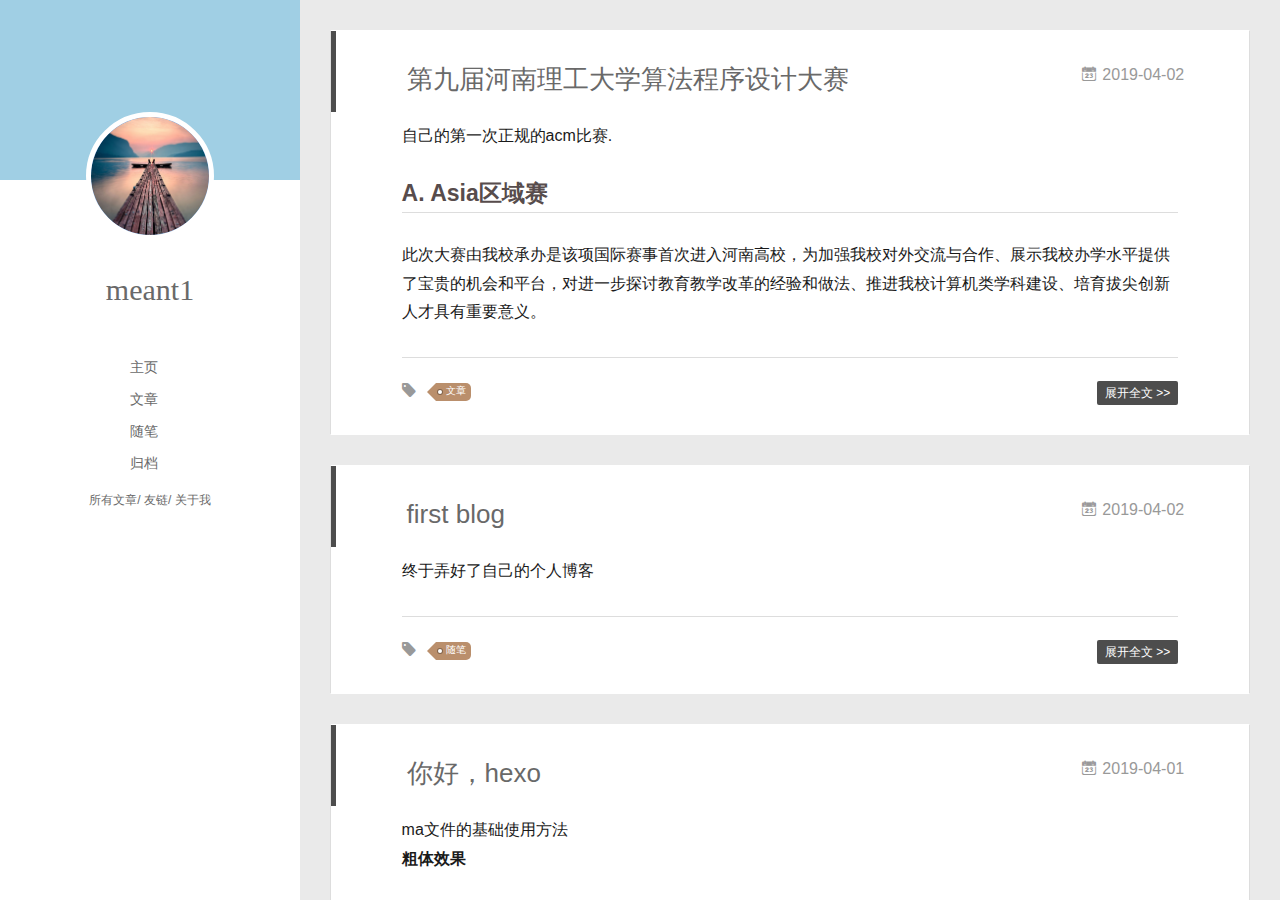
==== commit c15da451: "Site updated: 2019-04-03 18:50:06" ====
--- a/index.html
+++ b/index.html
@@ -326,7 +326,7 @@
     <div class="article-entry" itemprop="articleBody">
       
         <a id="more"></a>
-<p><br><br>ma文件的基础使用方法<br><strong>粗体效果</strong></p>
+<p>ma文件的基础使用方法<br><strong>粗体效果</strong></p>
 <p>*斜体效果</p>
 <blockquote>
 <p>引用？*</p>
@@ -336,10 +336,10 @@
 </code></pre><h1 id="标题一"><a href="#标题一" class="headerlink" title="标题一"></a>标题一</h1><h2 id="标题二"><a href="#标题二" class="headerlink" title="标题二"></a>标题二</h2><h3 id="标题三"><a href="#标题三" class="headerlink" title="标题三"></a>标题三</h3><h4 id="标题四"><a href="#标题四" class="headerlink" title="标题四"></a>标题四</h4><p><a href="http://meanttobe.github.io" title="我的博客" target="_blank" rel="noopener">http://meanttobe.github.io</a></p>
 <hr>
 <p>水平标尺<br><br>时间戳2019/4/3 12:51:06 </p>
-<pre><code class="c"><span class="meta">#<span class="meta-keyword">include</span> <span class="meta-string">&lt;iostream&gt;</span></span>
-<span class="meta">#<span class="meta-keyword">include</span> <span class="meta-string">&lt;algorithm&gt;</span></span>
+<pre><code>#include &lt;iostream&gt;
+</code></pre><pre><code>#include &lt;iostream&gt;
+#include &lt;algorithm&gt;
 </code></pre>
-
       
 
 
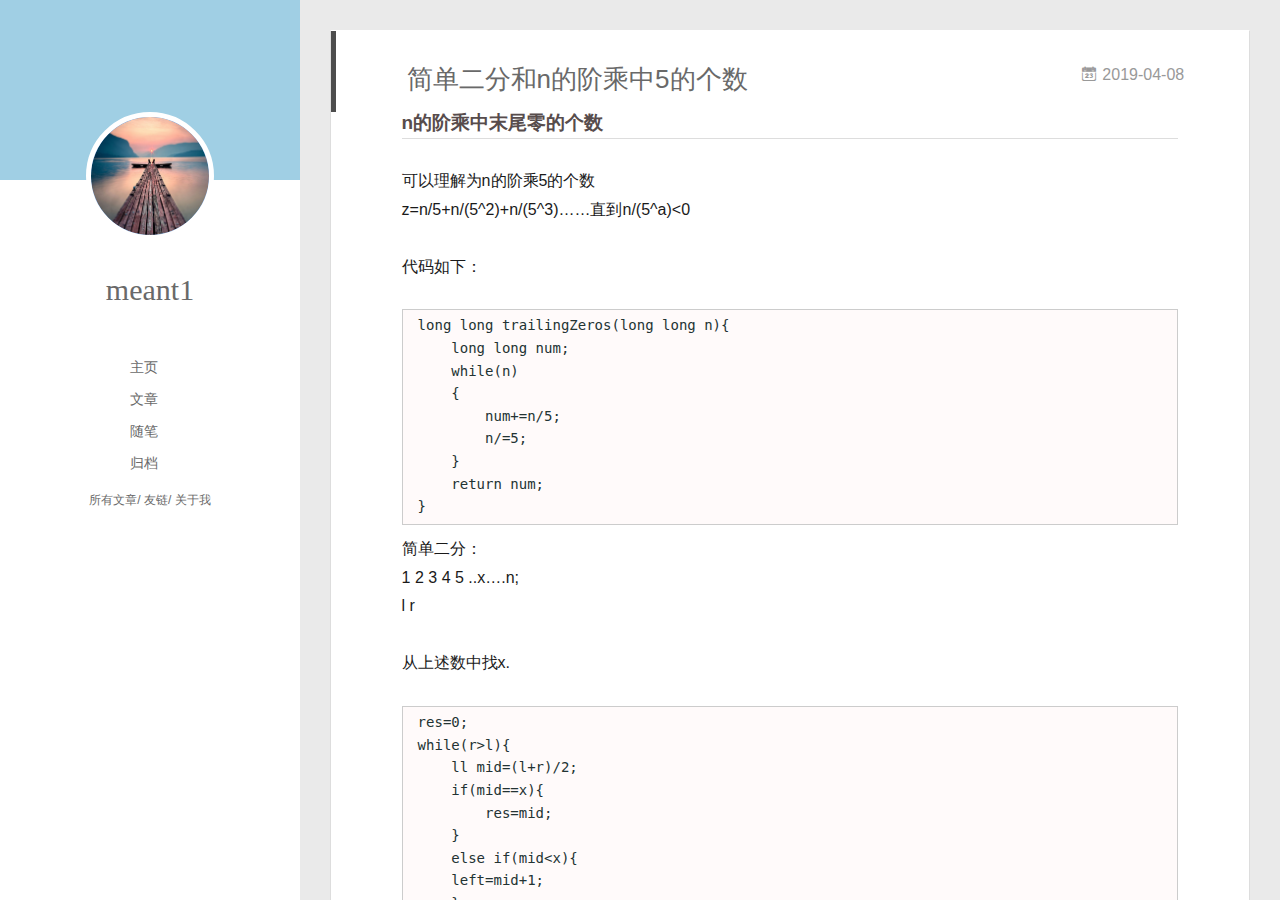
==== commit 01c249b7: "Site updated: 2019-04-08 11:12:53" ====
--- a/index.html
+++ b/index.html
@@ -148,21 +148,21 @@
           <div id="js-content" class="content-ll">
             
   
-    <article id="post-第九届河南理工大学算法程序设计大赛" class="article article-type-post  article-index" itemscope itemprop="blogPost">
+    <article id="post-简单二分和n的阶乘中5的个数" class="article article-type-post  article-index" itemscope itemprop="blogPost">
   <div class="article-inner">
     
       <header class="article-header">
         
   
     <h1 itemprop="name">
-      <a class="article-title" href="/2019/04/02/第九届河南理工大学算法程序设计大赛/">第九届河南理工大学算法程序设计大赛</a>
+      <a class="article-title" href="/2019/04/08/简单二分和n的阶乘中5的个数/">简单二分和n的阶乘中5的个数</a>
     </h1>
   
 
         
         
-<a href="/2019/04/02/第九届河南理工大学算法程序设计大赛/" class="archive-article-date">
-  	<time datetime="2019-04-02T07:55:33.000Z" itemprop="datePublished"><i class="icon-calendar icon"></i>2019-04-02</time>
+<a href="/2019/04/08/简单二分和n的阶乘中5的个数/" class="archive-article-date">
+  	<time datetime="2019-04-08T03:10:21.000Z" itemprop="datePublished"><i class="icon-calendar icon"></i>2019-04-08</time>
 </a>
 
         
@@ -170,14 +170,84 @@
     
     <div class="article-entry" itemprop="articleBody">
       
-        <p>自己的第一次正规的acm比赛.</p>
-<h2 id="A-Asia区域赛"><a href="#A-Asia区域赛" class="headerlink" title="A. Asia区域赛"></a>A. Asia区域赛</h2><p>此次大赛由我校承办是该项国际赛事首次进入河南高校，为加强我校对外交流与合作、展示我校办学水平提供了宝贵的机会和平台，对进一步探讨教育教学改革的经验和做法、推进我校计算机类学科建设、培育拔尖创新人才具有重要意义。<br>
-        
-      
-
-
-      
-    </p></div>
+        <h3 id="n的阶乘中末尾零的个数"><a href="#n的阶乘中末尾零的个数" class="headerlink" title="n的阶乘中末尾零的个数"></a>n的阶乘中末尾零的个数</h3><p>可以理解为n的阶乘5的个数<br>z=n/5+n/(5^2)+n/(5^3)……直到n/(5^a)&lt;0</p>
+<p>代码如下：</p>
+<pre><code>long long trailingZeros(long long n){
+    long long num;
+    while(n)
+    {
+        num+=n/5;
+        n/=5;
+    }
+    return num;
+}
+</code></pre><p>简单二分：<br>1 2 3 4 5 ..x….n;<br>l                r</p>
+<p>从上述数中找x.</p>
+<pre><code>res=0;
+while(r&gt;l){
+    ll mid=(l+r)/2;
+    if(mid==x){
+        res=mid;
+    }
+    else if(mid&lt;x){
+    left=mid+1;
+    }
+    else{
+    right=mid-1;
+    }
+}
+cout&lt;res&lt;&lt;endl;
+</code></pre><h3 id="例题：D-Trailing-Zeroes-III"><a href="#例题：D-Trailing-Zeroes-III" class="headerlink" title="例题：D - Trailing Zeroes (III)"></a>例题：D - Trailing Zeroes (III)</h3><p>n的阶乘尾部有q个连续的0，现在给你q，请你算出满足条件的n，如果有多个n满足条件，输出最小的那个即可。</p>
+<p><strong>input:</strong>输入一个T(T &lt;= 10000),表示样例数量。<br>每个样例输入一个q。(1 &lt;= q &lt;= 100,000,000)</p>
+<p><strong>output:</strong>对于每个样例，输出满足条件的最小的n，如果没有满足条件的则输出”impossible”。</p>
+<p>代码如下：</p>
+<pre><code>#include &lt;bits/stdc++.h&gt;
+using namespace std;
+typedef long long ll;
+const ll MAX = 1e17 + 7;
+ll ans(ll a) {
+    ll num = 0;
+    while (a) {
+        num += (a / 5);
+        a /= 5;
+    }
+    return num;
+}
+int main() {
+    int n, num = 1;
+    cin &gt;&gt; n;
+    while (n--) {
+    ll a,mid, res = 0, left = 0, right = MAX;
+        cin &gt;&gt; a;
+        while (right &gt; left) {
+            mid = ans((left + right) / 2);
+        if (mid == a) {
+                res = (left + right) / 2;
+                right--;
+            }
+        else if (a &lt; mid) {
+                right = (left + right) / 2 - 1;
+            }
+            else {
+            left = (left + right) / 2 + 1;
+            }
+        }
+    if (res) {
+            cout &lt;&lt; &quot;Case &quot; &lt;&lt; num &lt;&lt; &quot;: &quot; &lt;&lt; res &lt;&lt; endl;
+        }
+        else {
+        cout &lt;&lt; &quot;Case &quot; &lt;&lt; num &lt;&lt; &quot;: impossible&quot; &lt;&lt; endl;
+        }
+        num++;
+    }
+return 0;
+}
+</code></pre>
+      
+
+
+      
+    </div>
     <div class="article-info article-info-index">
       
       
@@ -196,6 +266,84 @@
 
       
         <p class="article-more-link">
+          <a class="article-more-a" href="/2019/04/08/简单二分和n的阶乘中5的个数/">展开全文 >></a>
+        </p>
+      
+
+      
+      <div class="clearfix"></div>
+    </div>
+  </div>
+</article>
+
+<aside class="wrap-side-operation">
+    <div class="mod-side-operation">
+        
+        <div class="jump-container" id="js-jump-container" style="display:none;">
+            <a href="javascript:void(0)" class="mod-side-operation__jump-to-top">
+                <i class="icon-font icon-back"></i>
+            </a>
+            <div id="js-jump-plan-container" class="jump-plan-container" style="top: -11px;">
+                <i class="icon-font icon-plane jump-plane"></i>
+            </div>
+        </div>
+        
+        
+    </div>
+</aside>
+
+
+
+
+  
+    <article id="post-第九届河南理工大学算法程序设计大赛" class="article article-type-post  article-index" itemscope itemprop="blogPost">
+  <div class="article-inner">
+    
+      <header class="article-header">
+        
+  
+    <h1 itemprop="name">
+      <a class="article-title" href="/2019/04/02/第九届河南理工大学算法程序设计大赛/">第九届河南理工大学算法程序设计大赛</a>
+    </h1>
+  
+
+        
+        
+<a href="/2019/04/02/第九届河南理工大学算法程序设计大赛/" class="archive-article-date">
+  	<time datetime="2019-04-02T07:55:33.000Z" itemprop="datePublished"><i class="icon-calendar icon"></i>2019-04-02</time>
+</a>
+
+        
+      </header>
+    
+    <div class="article-entry" itemprop="articleBody">
+      
+        <p>自己的第一次正规的acm比赛.</p>
+<h2 id="A-Asia区域赛"><a href="#A-Asia区域赛" class="headerlink" title="A. Asia区域赛"></a>A. Asia区域赛</h2><p>此次大赛由我校承办是该项国际赛事首次进入河南高校，为加强我校对外交流与合作、展示我校办学水平提供了宝贵的机会和平台，对进一步探讨教育教学改革的经验和做法、推进我校计算机类学科建设、培育拔尖创新人才具有重要意义。<br>
+        
+      
+
+
+      
+    </p></div>
+    <div class="article-info article-info-index">
+      
+      
+	<div class="article-tag tagcloud">
+		<i class="icon-price-tags icon"></i>
+		<ul class="article-tag-list">
+			 
+        		<li class="article-tag-list-item">
+        			<a href="javascript:void(0)" class="js-tag article-tag-list-link color3">文章</a>
+        		</li>
+      		
+		</ul>
+	</div>
+
+      
+
+      
+        <p class="article-more-link">
           <a class="article-more-a" href="/2019/04/02/第九届河南理工大学算法程序设计大赛/">展开全文 >></a>
         </p>
       
@@ -325,26 +473,13 @@
     
     <div class="article-entry" itemprop="articleBody">
       
-        <a id="more"></a>
-<p>ma文件的基础使用方法<br><strong>粗体效果</strong></p>
-<p>*斜体效果</p>
-<blockquote>
-<p>引用？*</p>
-</blockquote>
-<p>cd /D/Workspaces/hexo/</p>
-<pre><code>#include &lt;iostream&gt;
-</code></pre><h1 id="标题一"><a href="#标题一" class="headerlink" title="标题一"></a>标题一</h1><h2 id="标题二"><a href="#标题二" class="headerlink" title="标题二"></a>标题二</h2><h3 id="标题三"><a href="#标题三" class="headerlink" title="标题三"></a>标题三</h3><h4 id="标题四"><a href="#标题四" class="headerlink" title="标题四"></a>标题四</h4><p><a href="http://meanttobe.github.io" title="我的博客" target="_blank" rel="noopener">http://meanttobe.github.io</a></p>
-<hr>
-<p>水平标尺<br><br>时间戳2019/4/3 12:51:06 </p>
-<pre><code>#include &lt;iostream&gt;
-</code></pre><pre><code>#include &lt;iostream&gt;
-#include &lt;algorithm&gt;
-</code></pre>
-      
-
-
-      
-    </div>
+        <p>ma文件的基础使用方法<br><strong>粗体效果</strong><br>
+        
+      
+
+
+      
+    </p></div>
     <div class="article-info article-info-index">
       
       
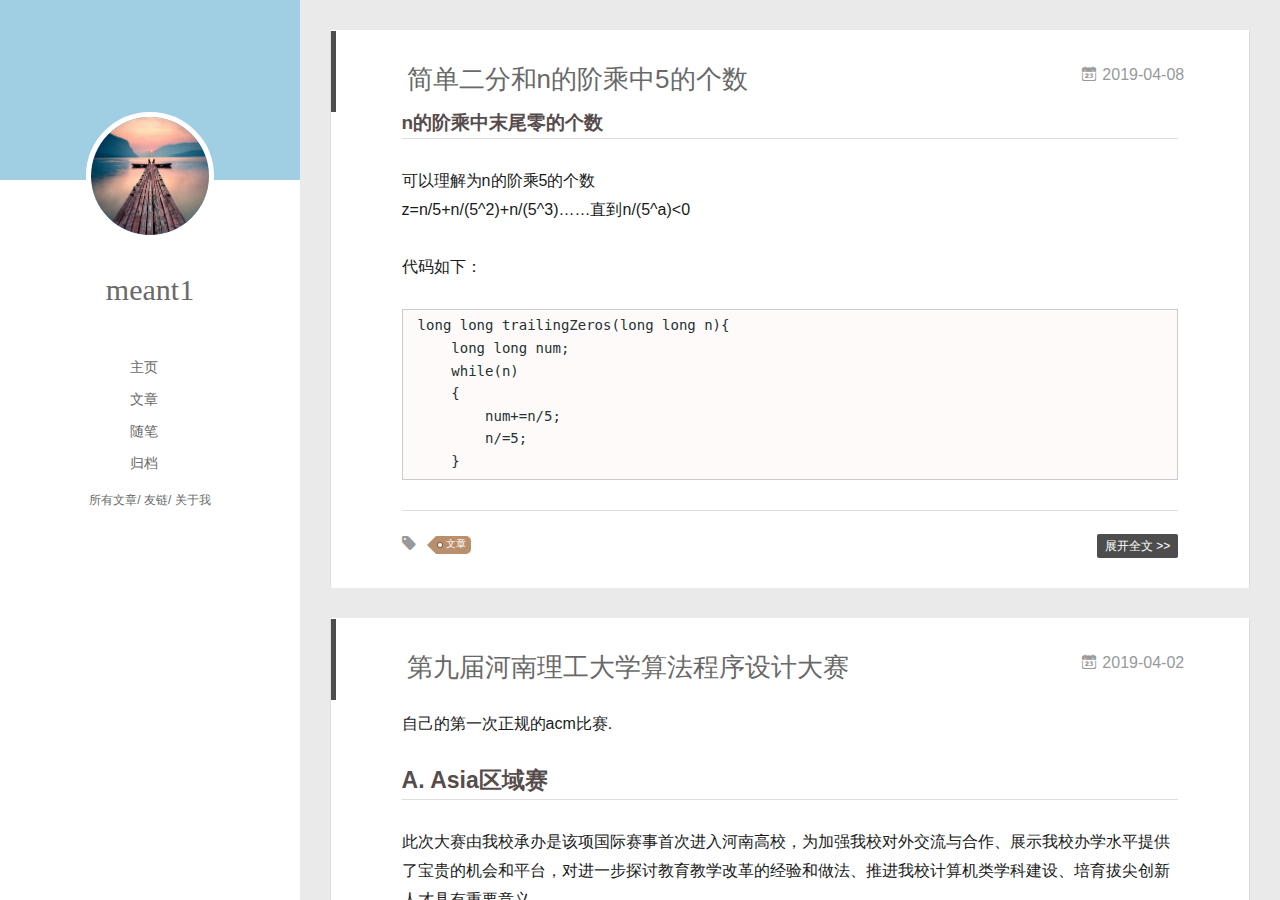
==== commit ca14593c: "Site updated: 2019-04-08 11:18:51" ====
--- a/index.html
+++ b/index.html
@@ -179,70 +179,8 @@
         num+=n/5;
         n/=5;
     }
-    return num;
-}
-</code></pre><p>简单二分：<br>1 2 3 4 5 ..x….n;<br>l                r</p>
-<p>从上述数中找x.</p>
-<pre><code>res=0;
-while(r&gt;l){
-    ll mid=(l+r)/2;
-    if(mid==x){
-        res=mid;
-    }
-    else if(mid&lt;x){
-    left=mid+1;
-    }
-    else{
-    right=mid-1;
-    }
-}
-cout&lt;res&lt;&lt;endl;
-</code></pre><h3 id="例题：D-Trailing-Zeroes-III"><a href="#例题：D-Trailing-Zeroes-III" class="headerlink" title="例题：D - Trailing Zeroes (III)"></a>例题：D - Trailing Zeroes (III)</h3><p>n的阶乘尾部有q个连续的0，现在给你q，请你算出满足条件的n，如果有多个n满足条件，输出最小的那个即可。</p>
-<p><strong>input:</strong>输入一个T(T &lt;= 10000),表示样例数量。<br>每个样例输入一个q。(1 &lt;= q &lt;= 100,000,000)</p>
-<p><strong>output:</strong>对于每个样例，输出满足条件的最小的n，如果没有满足条件的则输出”impossible”。</p>
-<p>代码如下：</p>
-<pre><code>#include &lt;bits/stdc++.h&gt;
-using namespace std;
-typedef long long ll;
-const ll MAX = 1e17 + 7;
-ll ans(ll a) {
-    ll num = 0;
-    while (a) {
-        num += (a / 5);
-        a /= 5;
-    }
-    return num;
-}
-int main() {
-    int n, num = 1;
-    cin &gt;&gt; n;
-    while (n--) {
-    ll a,mid, res = 0, left = 0, right = MAX;
-        cin &gt;&gt; a;
-        while (right &gt; left) {
-            mid = ans((left + right) / 2);
-        if (mid == a) {
-                res = (left + right) / 2;
-                right--;
-            }
-        else if (a &lt; mid) {
-                right = (left + right) / 2 - 1;
-            }
-            else {
-            left = (left + right) / 2 + 1;
-            }
-        }
-    if (res) {
-            cout &lt;&lt; &quot;Case &quot; &lt;&lt; num &lt;&lt; &quot;: &quot; &lt;&lt; res &lt;&lt; endl;
-        }
-        else {
-        cout &lt;&lt; &quot;Case &quot; &lt;&lt; num &lt;&lt; &quot;: impossible&quot; &lt;&lt; endl;
-        }
-        num++;
-    }
-return 0;
-}
 </code></pre>
+        
       
 
 
@@ -345,160 +283,6 @@
       
         <p class="article-more-link">
           <a class="article-more-a" href="/2019/04/02/第九届河南理工大学算法程序设计大赛/">展开全文 >></a>
-        </p>
-      
-
-      
-      <div class="clearfix"></div>
-    </div>
-  </div>
-</article>
-
-<aside class="wrap-side-operation">
-    <div class="mod-side-operation">
-        
-        <div class="jump-container" id="js-jump-container" style="display:none;">
-            <a href="javascript:void(0)" class="mod-side-operation__jump-to-top">
-                <i class="icon-font icon-back"></i>
-            </a>
-            <div id="js-jump-plan-container" class="jump-plan-container" style="top: -11px;">
-                <i class="icon-font icon-plane jump-plane"></i>
-            </div>
-        </div>
-        
-        
-    </div>
-</aside>
-
-
-
-
-  
-    <article id="post-first-blog" class="article article-type-post  article-index" itemscope itemprop="blogPost">
-  <div class="article-inner">
-    
-      <header class="article-header">
-        
-  
-    <h1 itemprop="name">
-      <a class="article-title" href="/2019/04/02/first-blog/">first blog</a>
-    </h1>
-  
-
-        
-        
-<a href="/2019/04/02/first-blog/" class="archive-article-date">
-  	<time datetime="2019-04-02T07:48:13.000Z" itemprop="datePublished"><i class="icon-calendar icon"></i>2019-04-02</time>
-</a>
-
-        
-      </header>
-    
-    <div class="article-entry" itemprop="articleBody">
-      
-        <p>终于弄好了自己的个人博客<br></p>
-
-      
-
-
-      
-    </div>
-    <div class="article-info article-info-index">
-      
-      
-	<div class="article-tag tagcloud">
-		<i class="icon-price-tags icon"></i>
-		<ul class="article-tag-list">
-			 
-        		<li class="article-tag-list-item">
-        			<a href="javascript:void(0)" class="js-tag article-tag-list-link color3">随笔</a>
-        		</li>
-      		
-		</ul>
-	</div>
-
-      
-
-      
-        <p class="article-more-link">
-          <a class="article-more-a" href="/2019/04/02/first-blog/">展开全文 >></a>
-        </p>
-      
-
-      
-      <div class="clearfix"></div>
-    </div>
-  </div>
-</article>
-
-<aside class="wrap-side-operation">
-    <div class="mod-side-operation">
-        
-        <div class="jump-container" id="js-jump-container" style="display:none;">
-            <a href="javascript:void(0)" class="mod-side-operation__jump-to-top">
-                <i class="icon-font icon-back"></i>
-            </a>
-            <div id="js-jump-plan-container" class="jump-plan-container" style="top: -11px;">
-                <i class="icon-font icon-plane jump-plane"></i>
-            </div>
-        </div>
-        
-        
-    </div>
-</aside>
-
-
-
-
-  
-    <article id="post-你好，hexo" class="article article-type-post  article-index" itemscope itemprop="blogPost">
-  <div class="article-inner">
-    
-      <header class="article-header">
-        
-  
-    <h1 itemprop="name">
-      <a class="article-title" href="/2019/04/01/你好，hexo/">你好，hexo</a>
-    </h1>
-  
-
-        
-        
-<a href="/2019/04/01/你好，hexo/" class="archive-article-date">
-  	<time datetime="2019-04-01T14:25:17.000Z" itemprop="datePublished"><i class="icon-calendar icon"></i>2019-04-01</time>
-</a>
-
-        
-      </header>
-    
-    <div class="article-entry" itemprop="articleBody">
-      
-        <p>ma文件的基础使用方法<br><strong>粗体效果</strong><br>
-        
-      
-
-
-      
-    </p></div>
-    <div class="article-info article-info-index">
-      
-      
-	<div class="article-tag tagcloud">
-		<i class="icon-price-tags icon"></i>
-		<ul class="article-tag-list">
-			 
-        		<li class="article-tag-list-item">
-        			<a href="javascript:void(0)" class="js-tag article-tag-list-link color3">随笔</a>
-        		</li>
-      		
-		</ul>
-	</div>
-
-      
-
-      
-        <p class="article-more-link">
-          <a class="article-more-a" href="/2019/04/01/你好，hexo/">展开全文 >></a>
         </p>
       
 
@@ -638,10 +422,6 @@
             <input type="checkbox" q-on="click:toggleTag(e)" q-attr="checked:showTags">
           </label>
           <ul class="article-tag-list" q-show="showTags">
-            
-              <li class="article-tag-list-item">
-                <a href="javascript:void(0)" class="js-tag color3">随笔</a>
-              </li>
             
               <li class="article-tag-list-item">
                 <a href="javascript:void(0)" class="js-tag color3">文章</a>
